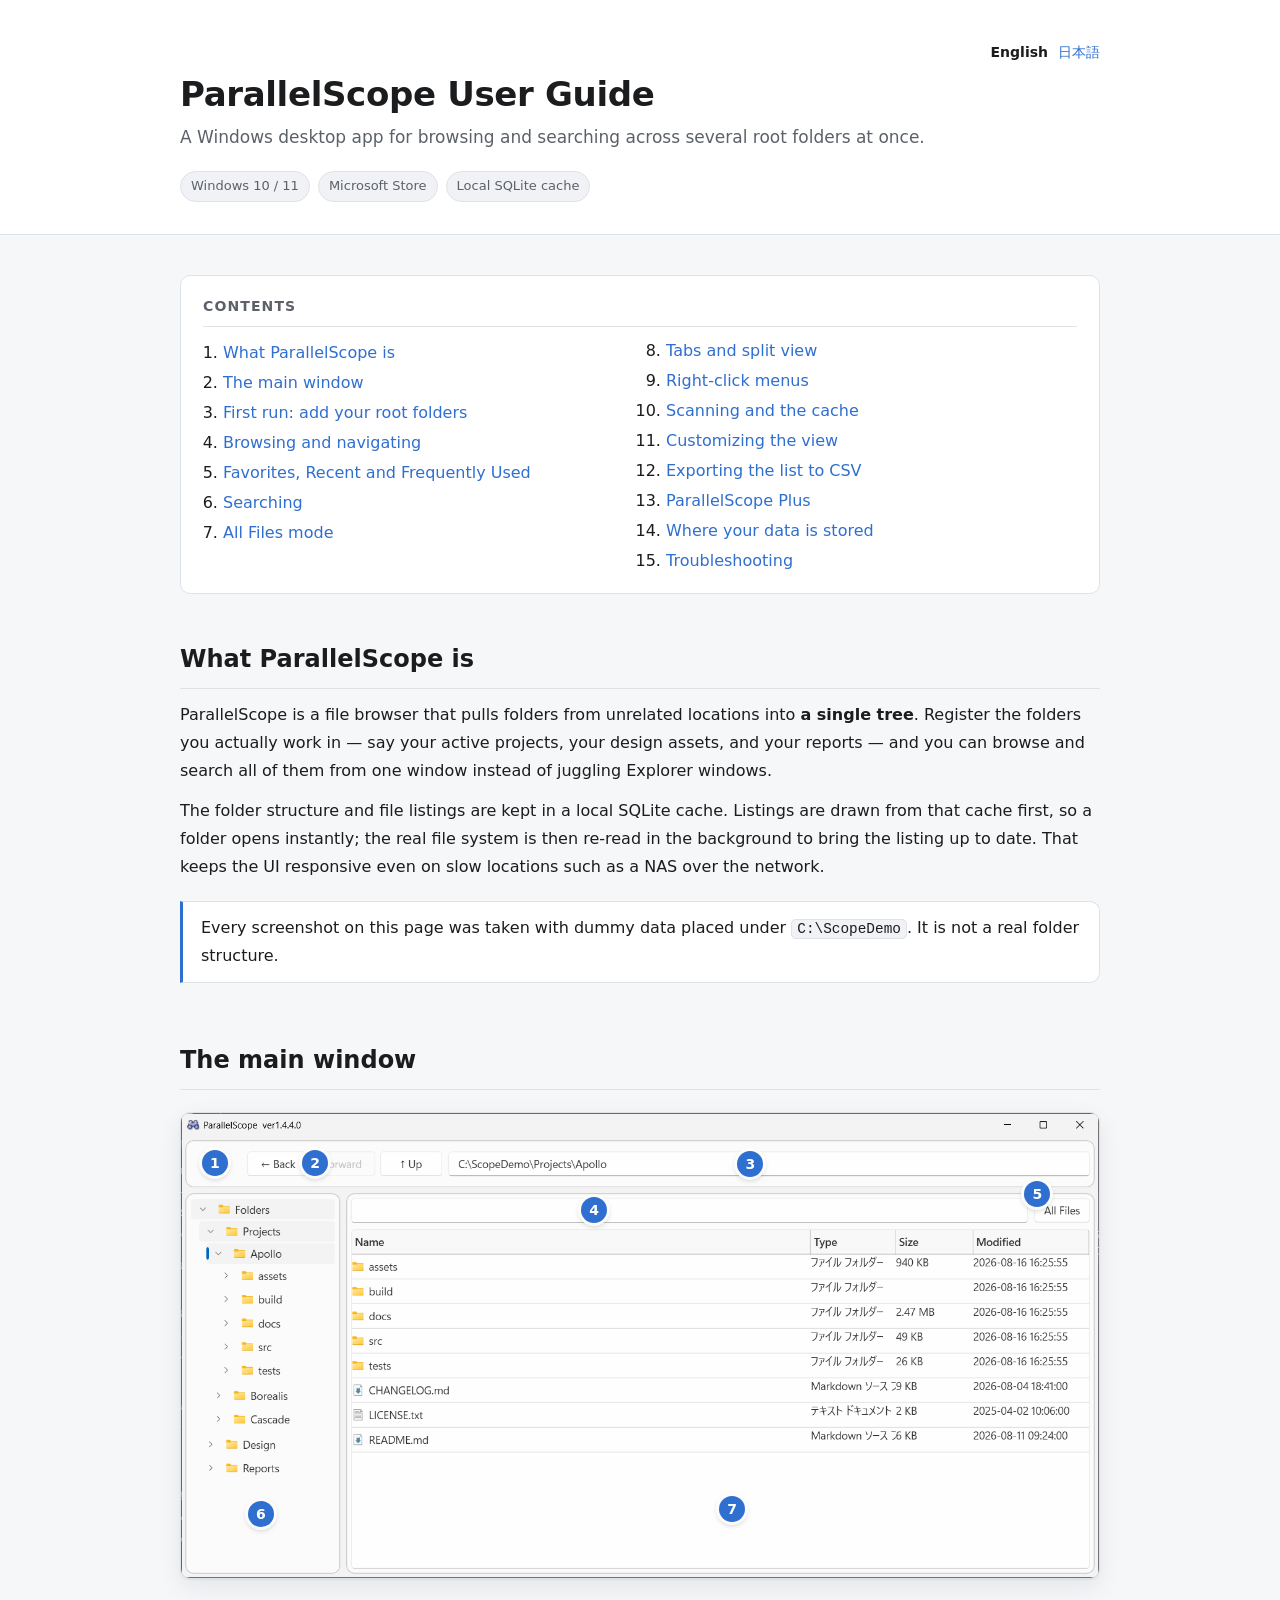
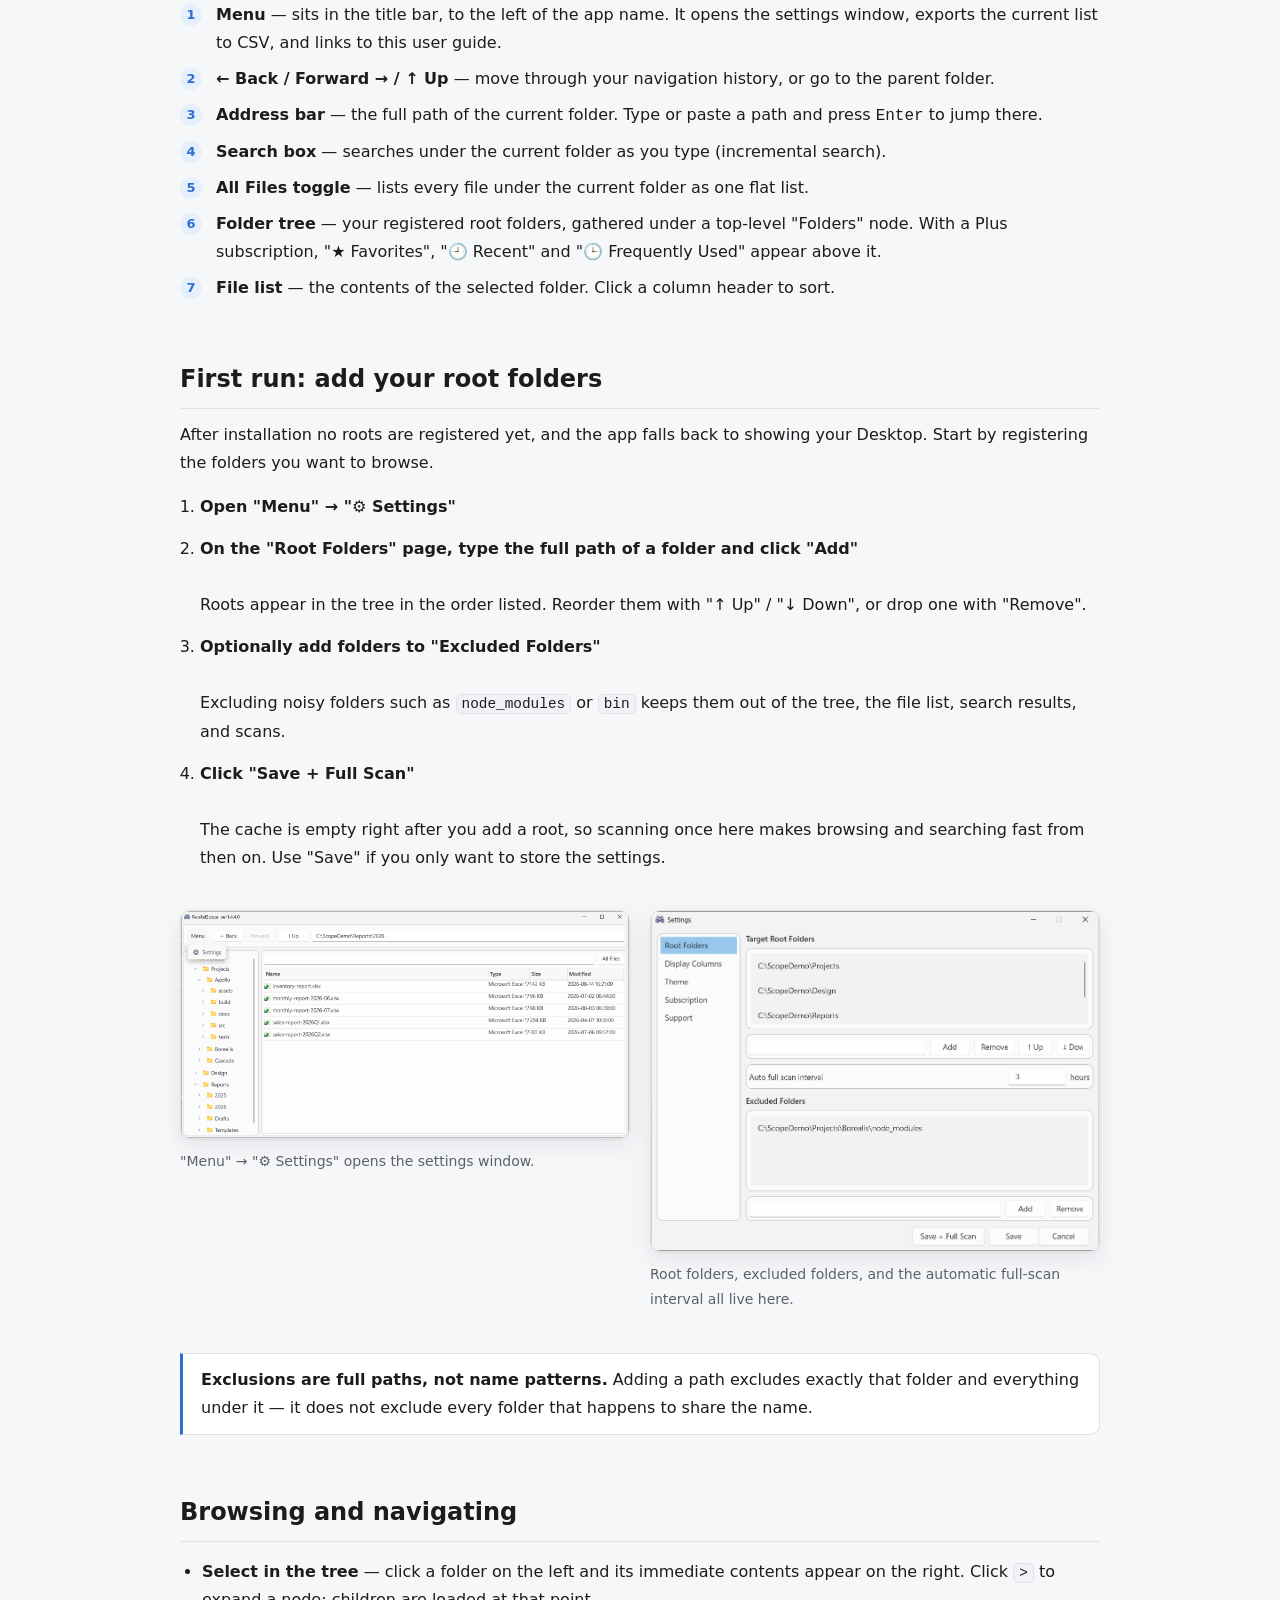
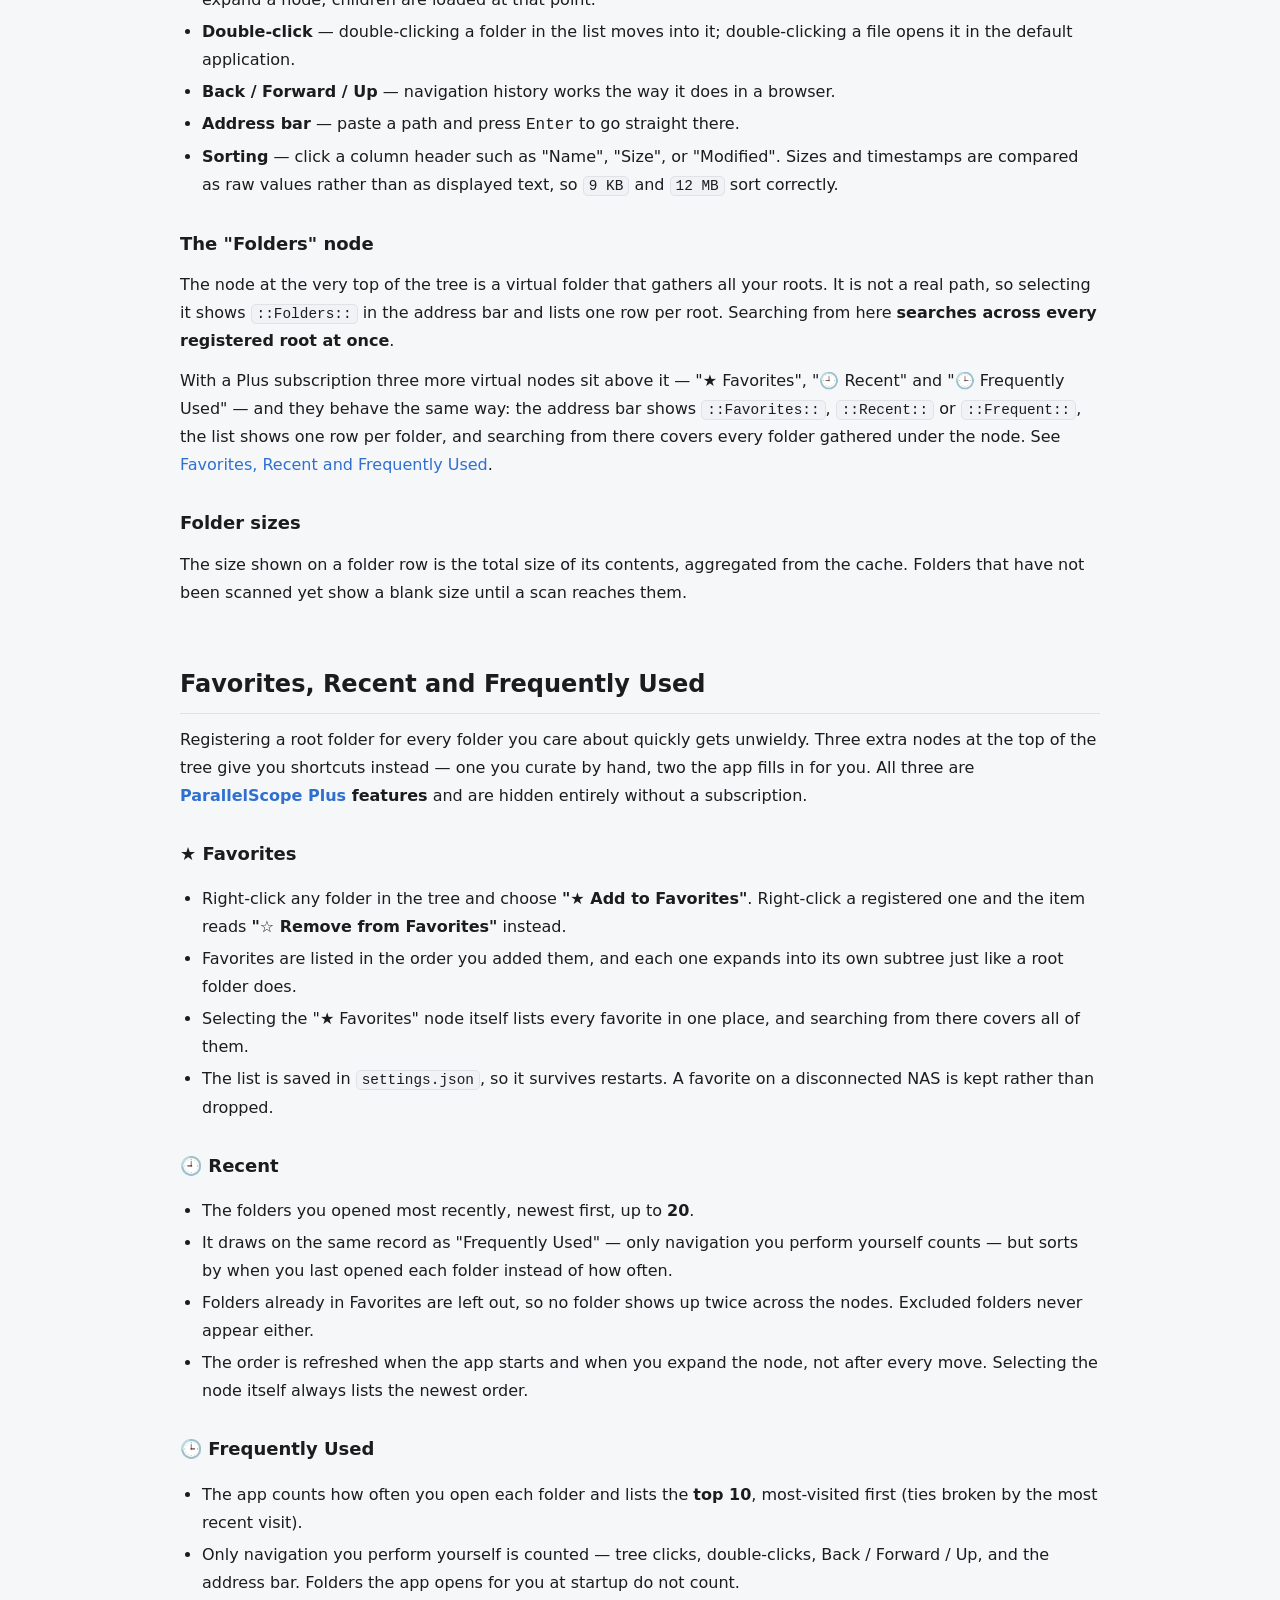
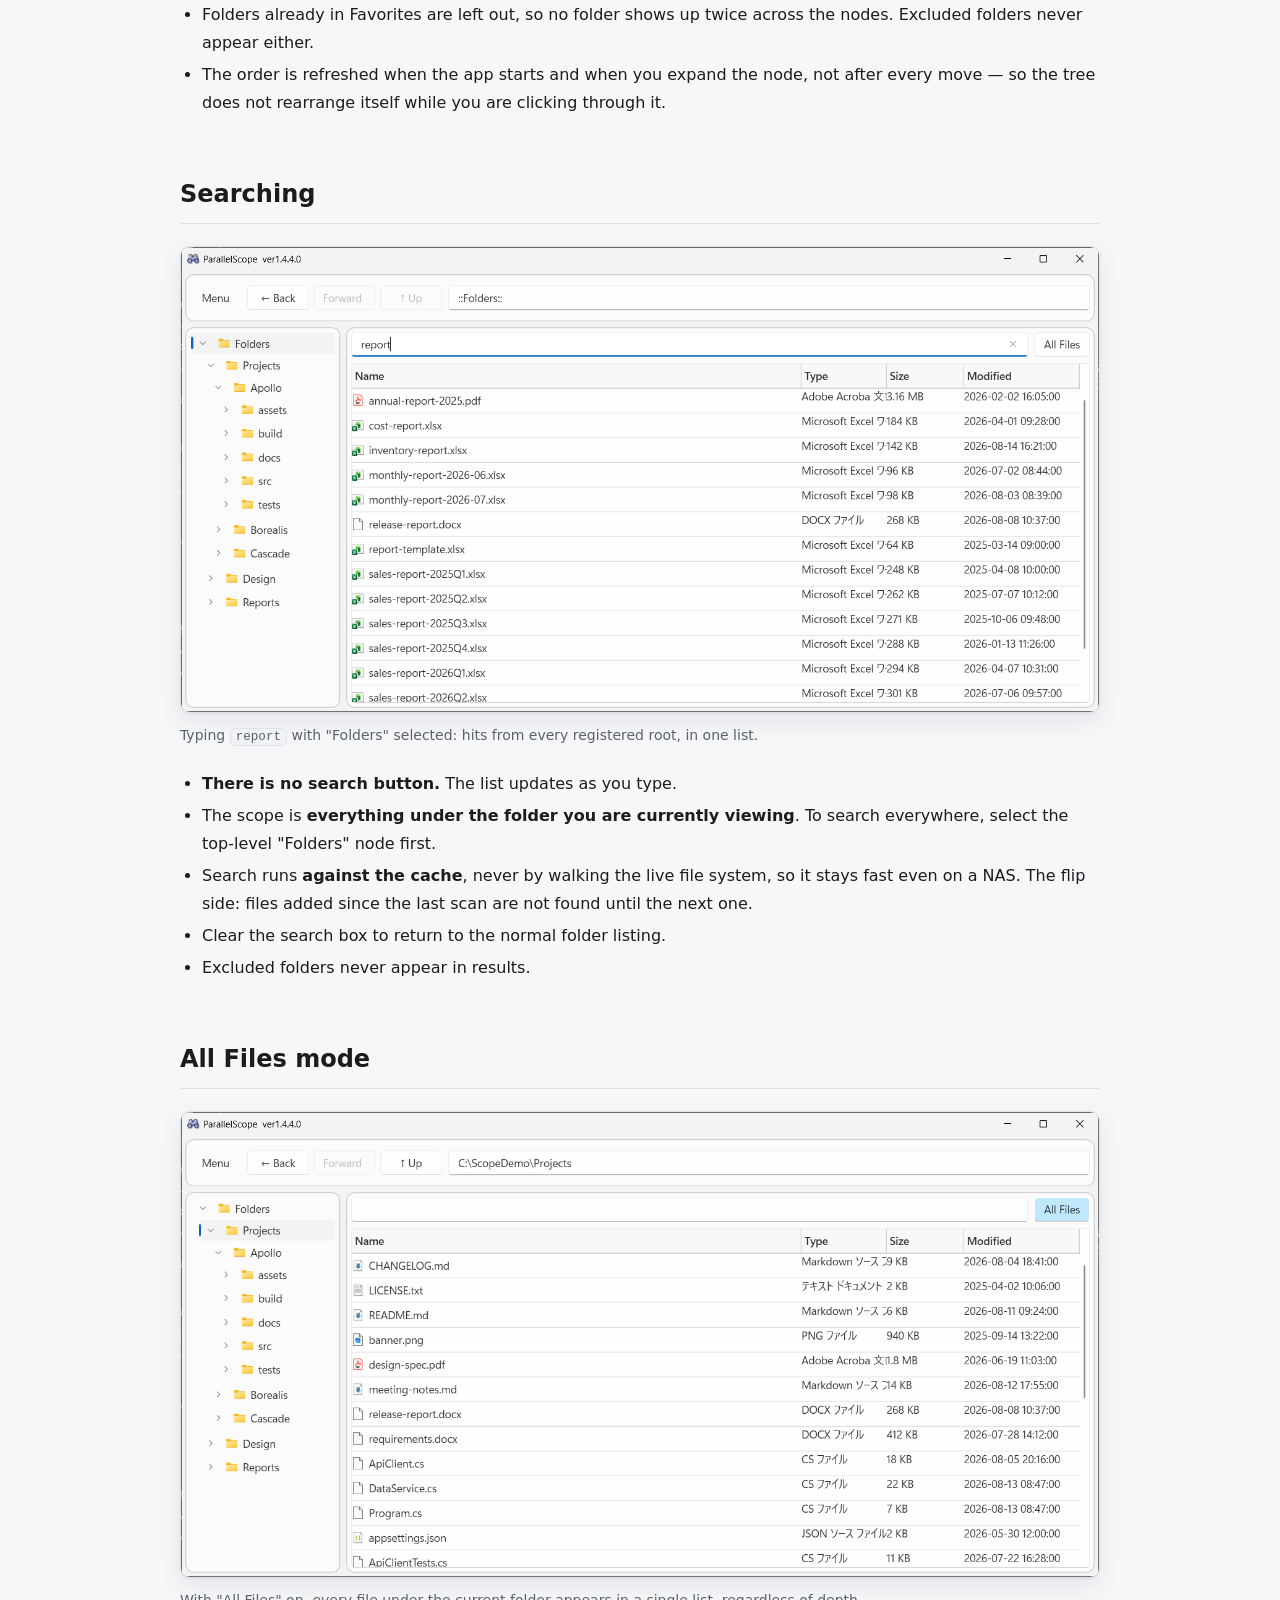
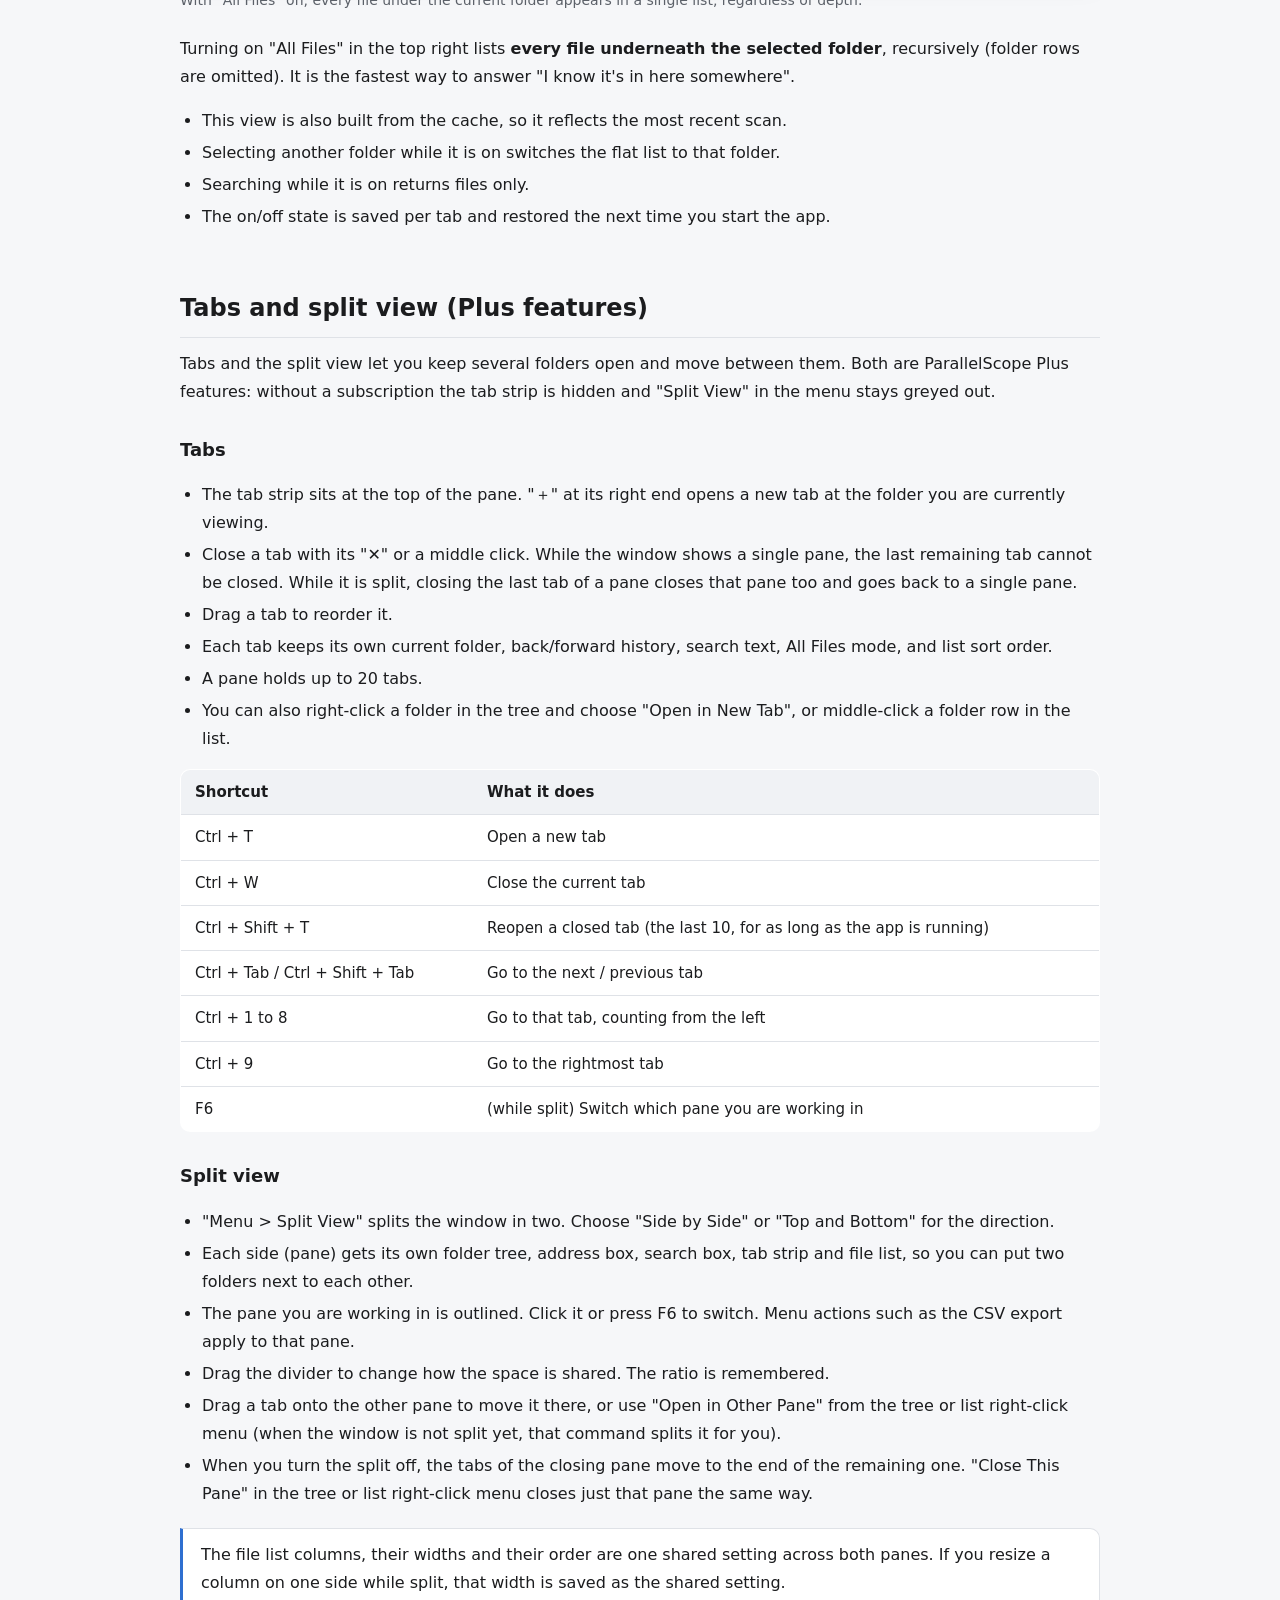
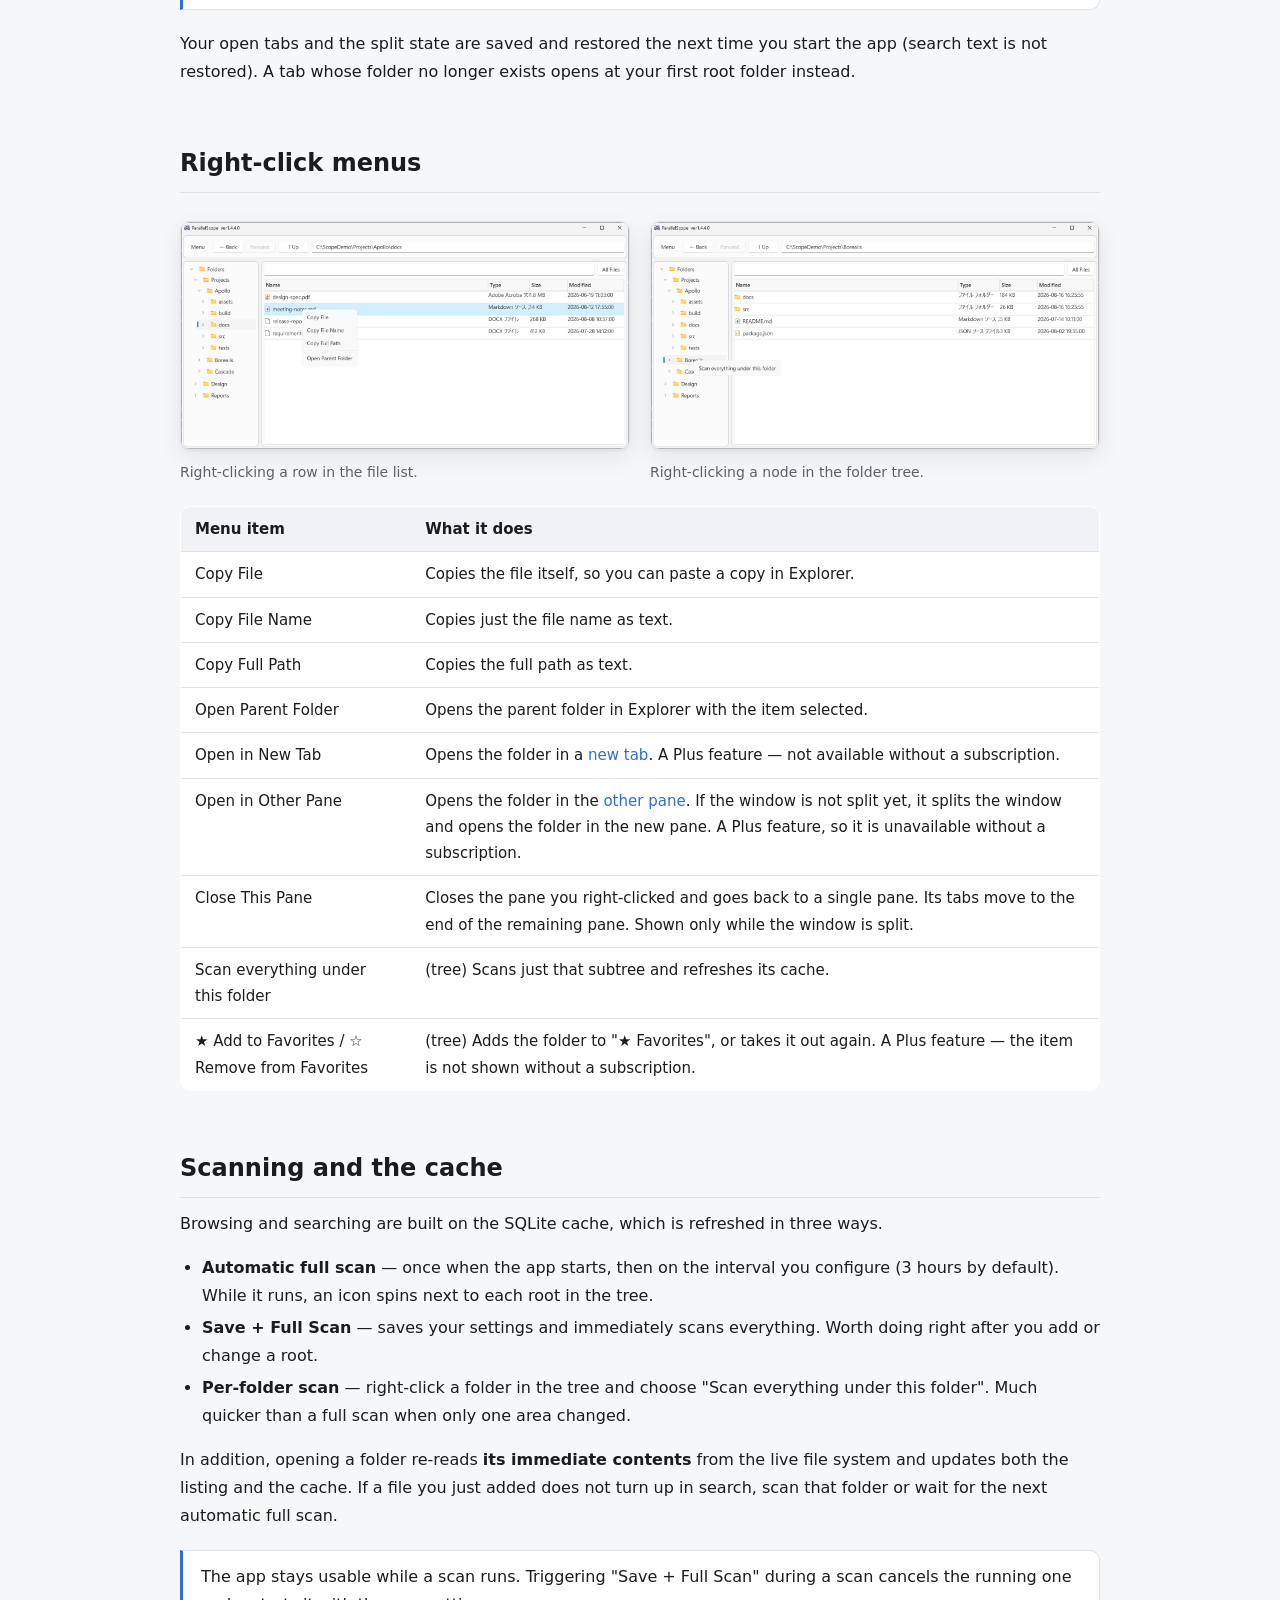
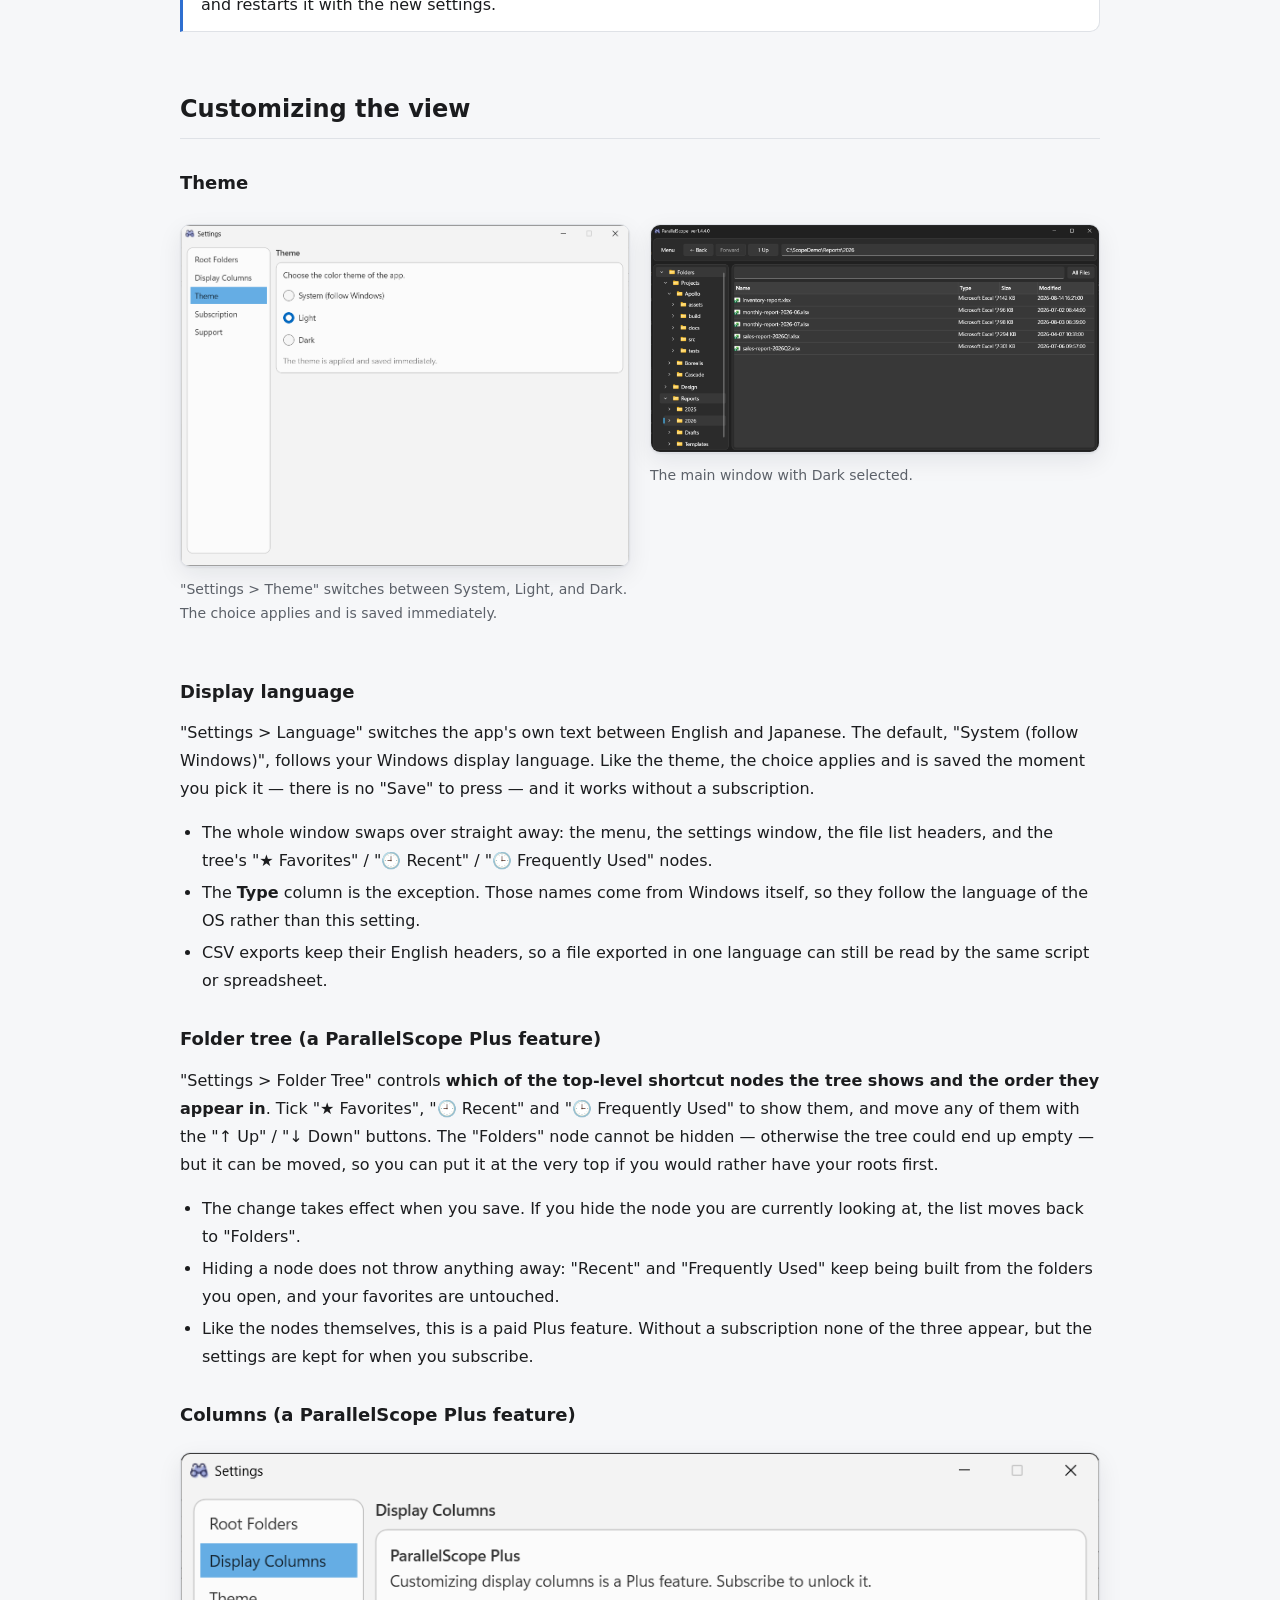
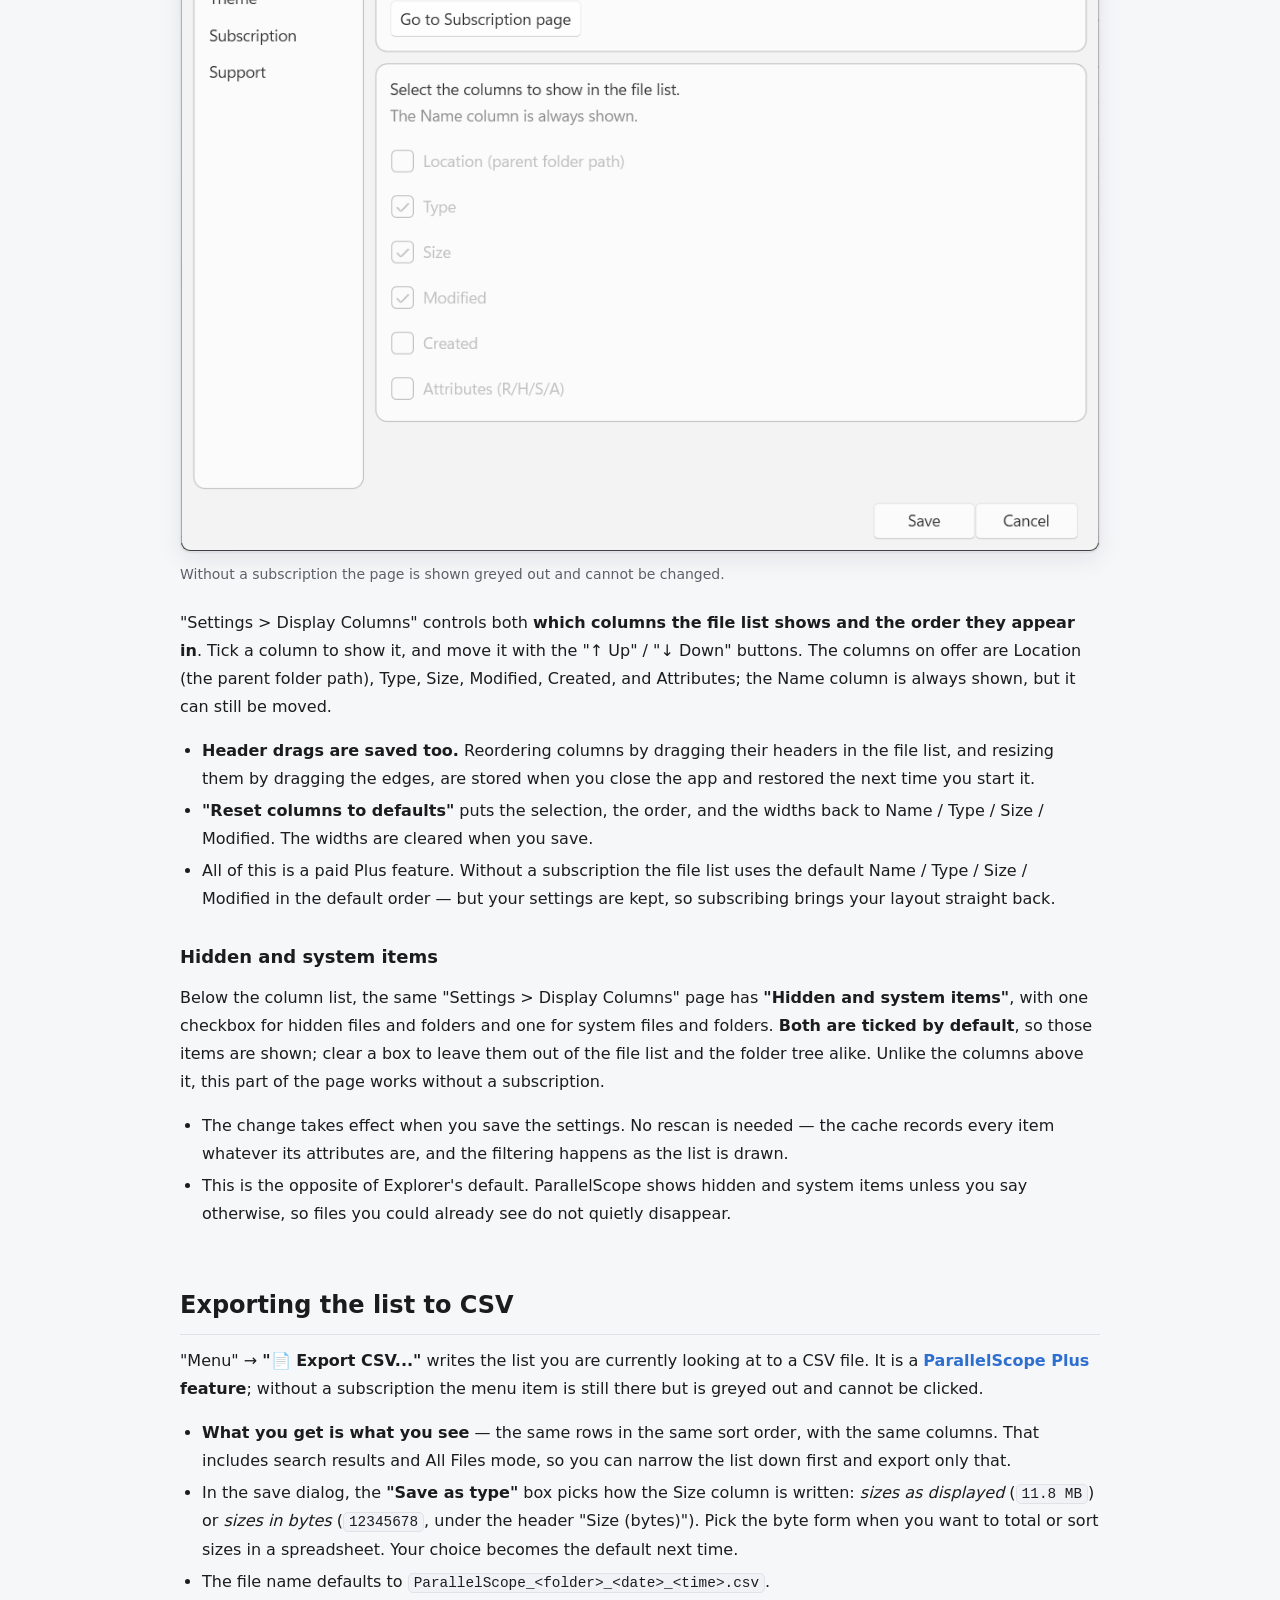
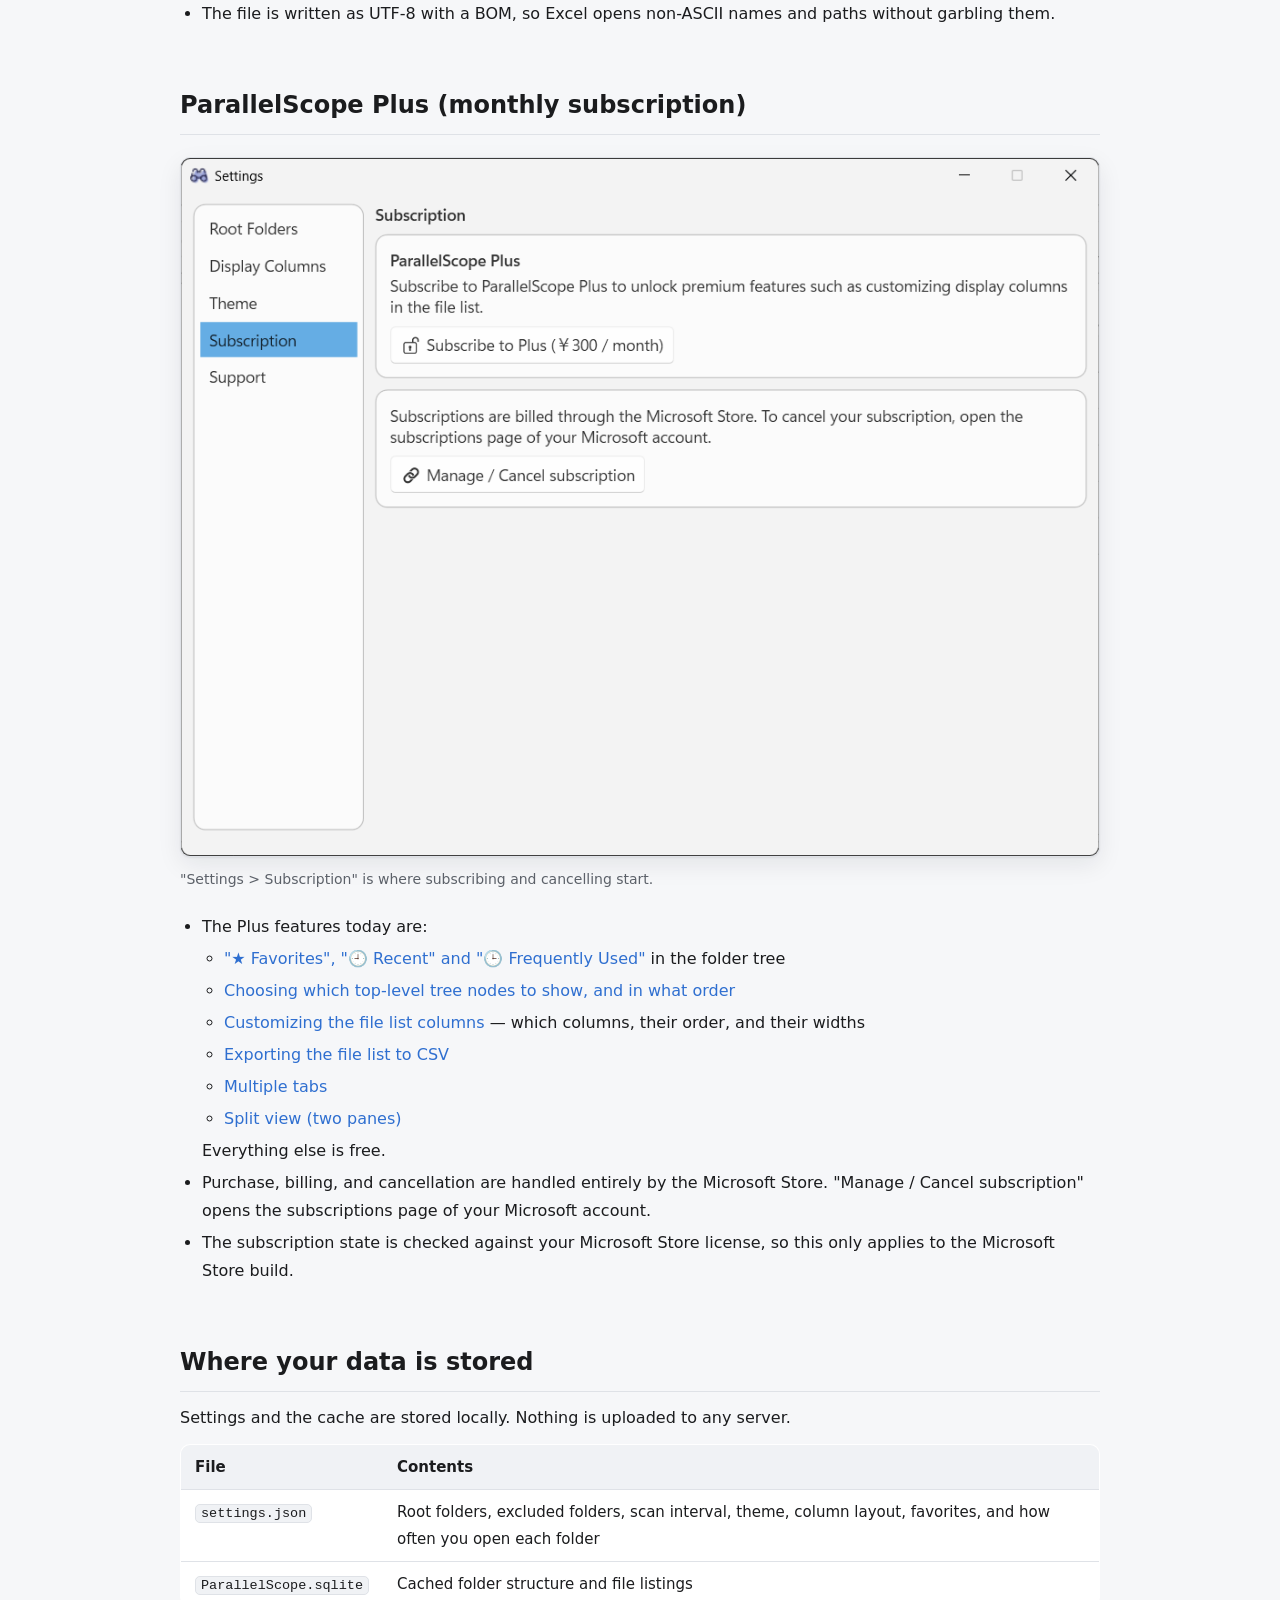
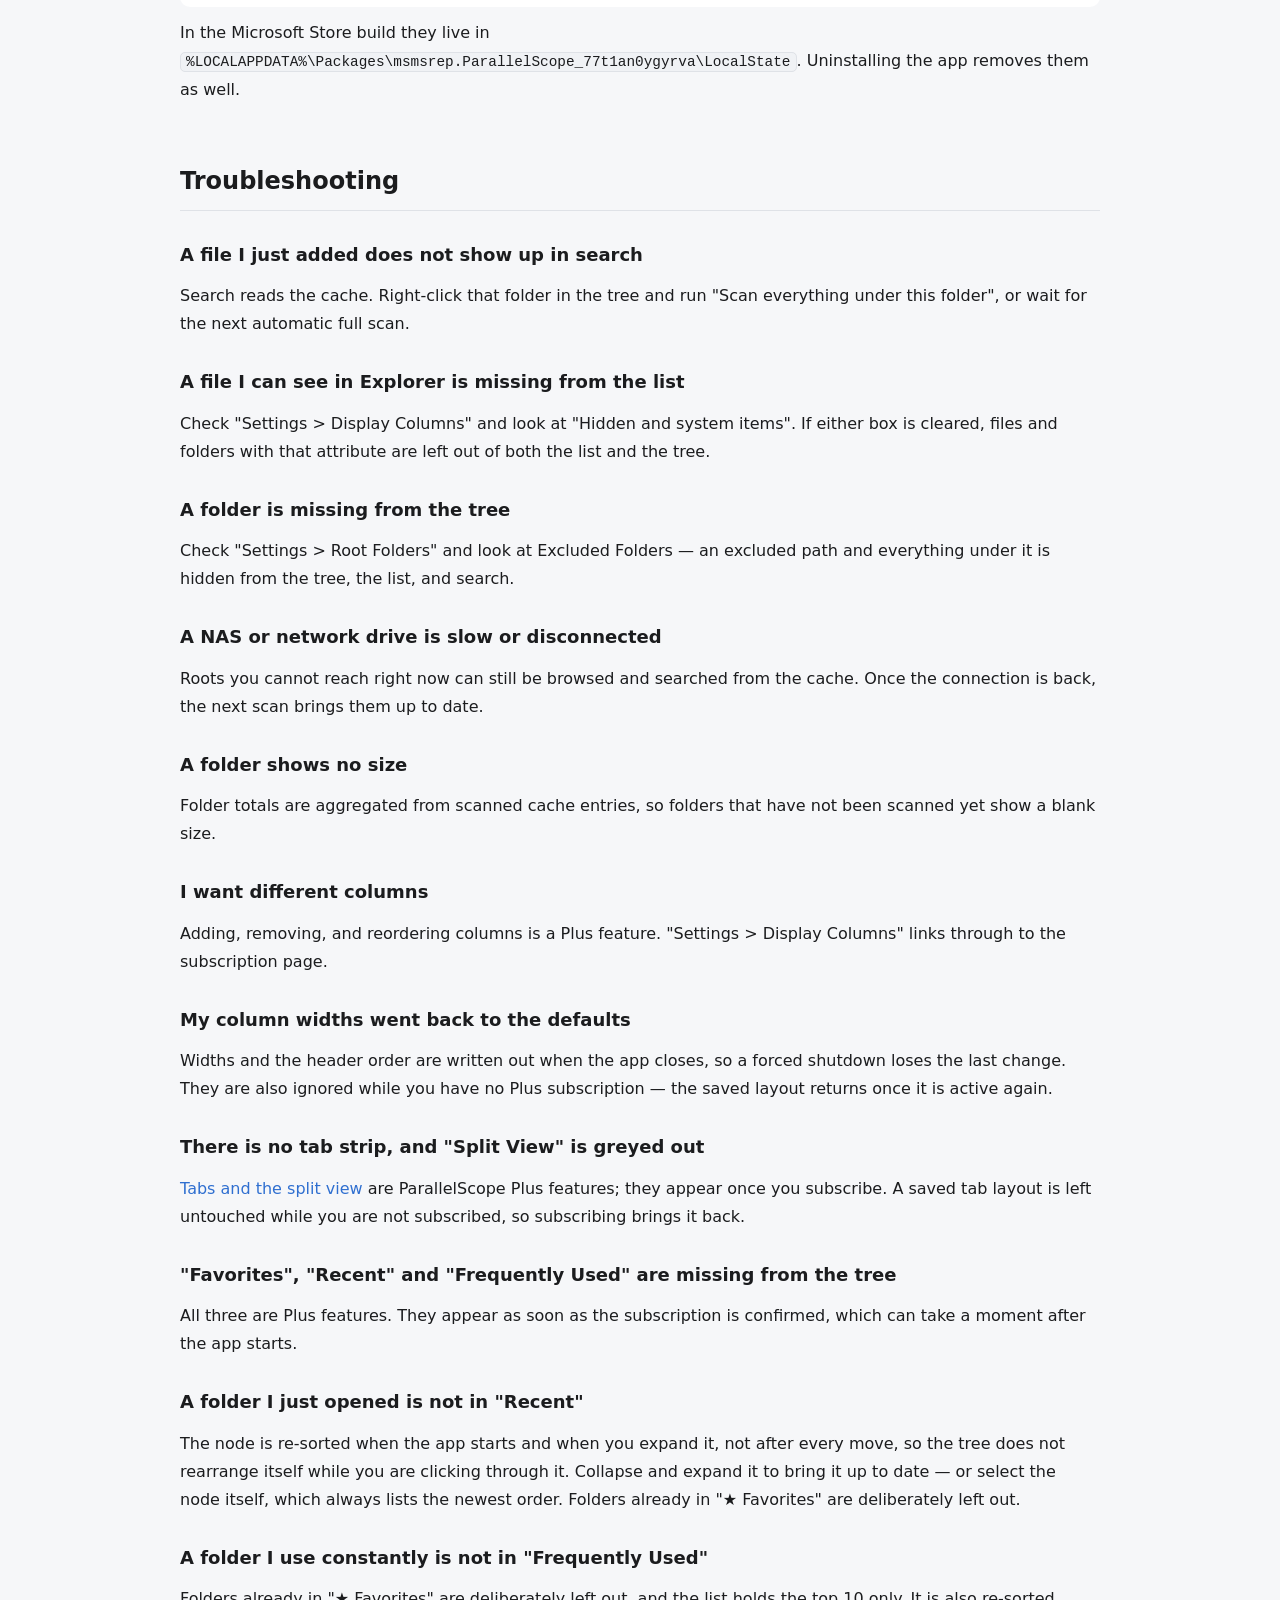
==== docs/index.html @ dbb9aab6 "2画面では最後のタブを閉じるとペインごと畳む ClosePane(pane, moveTabs) をViewModelに用意し、タブを閉じる経路は BrowserPaneView.CloseTab に" ====
<!DOCTYPE html>
<html lang="en">
<head>
<meta charset="utf-8">
<meta name="viewport" content="width=device-width, initial-scale=1">
<title>ParallelScope User Guide</title>
<meta name="description" content="User guide for ParallelScope, a Windows file browser that spans multiple root folders. Screen layout, first-time setup, search, All Files mode, tabs and the split view, Favorites, Recent and Frequently Used folders, CSV export, the English / Japanese display language, hidden and system items, and how scanning and the cache work — with screenshots.">
<link rel="icon" href="images/favicon.svg" type="image/svg+xml">
<link rel="stylesheet" href="style.css">
</head>
<body>

<header class="hero">
  <div class="wrap">
    <div class="langbar"><span class="current">English</span><a href="index.ja.html">日本語</a></div>
    <h1>ParallelScope User Guide</h1>
    <p class="tagline">A Windows desktop app for browsing and searching across several root folders at once.</p>
    <div class="badges">
      <span class="badge">Windows 10 / 11</span>
      <span class="badge">Microsoft Store</span>
      <span class="badge">Local SQLite cache</span>
    </div>
  </div>
</header>

<div class="wrap">

<nav class="toc">
  <h2>Contents</h2>
  <ol>
    <li><a href="#about">What ParallelScope is</a></li>
    <li><a href="#screen">The main window</a></li>
    <li><a href="#setup">First run: add your root folders</a></li>
    <li><a href="#browse">Browsing and navigating</a></li>
    <li><a href="#favorites">Favorites, Recent and Frequently Used</a></li>
    <li><a href="#search">Searching</a></li>
    <li><a href="#allfiles">All Files mode</a></li>
    <li><a href="#tabs">Tabs and split view</a></li>
    <li><a href="#contextmenu">Right-click menus</a></li>
    <li><a href="#scan">Scanning and the cache</a></li>
    <li><a href="#customize">Customizing the view</a></li>
    <li><a href="#csv">Exporting the list to CSV</a></li>
    <li><a href="#plus">ParallelScope Plus</a></li>
    <li><a href="#data">Where your data is stored</a></li>
    <li><a href="#tips">Troubleshooting</a></li>
  </ol>
</nav>

<section id="about">
  <h2>What ParallelScope is</h2>
  <p>
    ParallelScope is a file browser that pulls folders from unrelated locations into <strong>a single tree</strong>.
    Register the folders you actually work in — say your active projects, your design assets, and your reports —
    and you can browse and search all of them from one window instead of juggling Explorer windows.
  </p>
  <p>
    The folder structure and file listings are kept in a local SQLite cache. Listings are drawn from that cache first,
    so a folder opens instantly; the real file system is then re-read in the background to bring the listing up to date.
    That keeps the UI responsive even on slow locations such as a NAS over the network.
  </p>
  <div class="note">
    <p>Every screenshot on this page was taken with dummy data placed under <code>C:\ScopeDemo</code>. It is not a real folder structure.</p>
  </div>
</section>

<section id="screen">
  <h2>The main window</h2>
  <figure class="callout-shot">
    <a href="images/01-overview.png"><img src="images/01-overview.png" alt="The ParallelScope main window, with the folder tree on the left and the file list on the right"></a>
    <span class="pin" style="left:3.8%;  top:10.9%">1</span>
    <span class="pin" style="left:14.7%; top:10.9%">2</span>
    <span class="pin" style="left:62%;   top:11%">3</span>
    <span class="pin" style="left:45%;   top:20.9%">4</span>
    <span class="pin" style="left:93.2%; top:17.6%">5</span>
    <span class="pin" style="left:8.8%;  top:86%">6</span>
    <span class="pin" style="left:60%;   top:85%">7</span>
  </figure>
  <ol class="legend">
    <li><span><strong>Menu</strong> — sits in the title bar, to the left of the app name. It opens the settings window, exports the current list to CSV, and links to this user guide.</span></li>
    <li><span><strong>← Back / Forward → / ↑ Up</strong> — move through your navigation history, or go to the parent folder.</span></li>
    <li><span><strong>Address bar</strong> — the full path of the current folder. Type or paste a path and press <kbd>Enter</kbd> to jump there.</span></li>
    <li><span><strong>Search box</strong> — searches under the current folder as you type (incremental search).</span></li>
    <li><span><strong>All Files toggle</strong> — lists every file under the current folder as one flat list.</span></li>
    <li><span><strong>Folder tree</strong> — your registered root folders, gathered under a top-level "Folders" node. With a Plus subscription, "★ Favorites", "🕘 Recent" and "🕒 Frequently Used" appear above it.</span></li>
    <li><span><strong>File list</strong> — the contents of the selected folder. Click a column header to sort.</span></li>
  </ol>
</section>

<section id="setup">
  <h2>First run: add your root folders</h2>
  <p>After installation no roots are registered yet, and the app falls back to showing your Desktop. Start by registering the folders you want to browse.</p>

  <ol class="steps">
    <li><strong>Open "Menu" → "⚙ Settings"</strong></li>
    <li><strong>On the "Root Folders" page, type the full path of a folder and click "Add"</strong>
      <br>Roots appear in the tree in the order listed. Reorder them with "↑ Up" / "↓ Down", or drop one with "Remove".</li>
    <li><strong>Optionally add folders to "Excluded Folders"</strong>
      <br>Excluding noisy folders such as <code>node_modules</code> or <code>bin</code> keeps them out of the tree, the file list, search results, and scans.</li>
    <li><strong>Click "Save + Full Scan"</strong>
      <br>The cache is empty right after you add a root, so scanning once here makes browsing and searching fast from then on. Use "Save" if you only want to store the settings.</li>
  </ol>

  <div class="shot-pair">
    <figure>
      <a href="images/11-menu.png"><img src="images/11-menu.png" alt="Clicking Menu and choosing Settings"></a>
      <figcaption>"Menu" → "⚙ Settings" opens the settings window.</figcaption>
    </figure>
    <figure>
      <a href="images/06-settings-roots.png"><img src="images/06-settings-roots.png" alt="The Root Folders page of the settings window"></a>
      <figcaption>Root folders, excluded folders, and the automatic full-scan interval all live here.</figcaption>
    </figure>
  </div>

  <div class="note">
    <p><strong>Exclusions are full paths, not name patterns.</strong> Adding a path excludes exactly that folder and everything under it — it does not exclude every folder that happens to share the name.</p>
  </div>
</section>

<section id="browse">
  <h2>Browsing and navigating</h2>
  <ul>
    <li><strong>Select in the tree</strong> — click a folder on the left and its immediate contents appear on the right. Click <code>&gt;</code> to expand a node; children are loaded at that point.</li>
    <li><strong>Double-click</strong> — double-clicking a folder in the list moves into it; double-clicking a file opens it in the default application.</li>
    <li><strong>Back / Forward / Up</strong> — navigation history works the way it does in a browser.</li>
    <li><strong>Address bar</strong> — paste a path and press <kbd>Enter</kbd> to go straight there.</li>
    <li><strong>Sorting</strong> — click a column header such as "Name", "Size", or "Modified". Sizes and timestamps are compared as raw values rather than as displayed text, so <code>9 KB</code> and <code>12 MB</code> sort correctly.</li>
  </ul>

  <h3>The "Folders" node</h3>
  <p>
    The node at the very top of the tree is a virtual folder that gathers all your roots. It is not a real path, so selecting it
    shows <code>::Folders::</code> in the address bar and lists one row per root. Searching from here
    <strong>searches across every registered root at once</strong>.
  </p>
  <p>
    With a Plus subscription three more virtual nodes sit above it — "★ Favorites", "🕘 Recent" and "🕒 Frequently Used" — and they
    behave the same way: the address bar shows <code>::Favorites::</code>, <code>::Recent::</code> or <code>::Frequent::</code>, the
    list shows one row per folder, and searching from there covers every folder gathered under the node.
    See <a href="#favorites">Favorites, Recent and Frequently Used</a>.
  </p>

  <h3>Folder sizes</h3>
  <p>
    The size shown on a folder row is the total size of its contents, aggregated from the cache. Folders that have not been
    scanned yet show a blank size until a scan reaches them.
  </p>
</section>

<section id="favorites">
  <h2>Favorites, Recent and Frequently Used</h2>
  <p>
    Registering a root folder for every folder you care about quickly gets unwieldy. Three extra nodes at the top of the tree give
    you shortcuts instead — one you curate by hand, two the app fills in for you. All three are
    <strong><a href="#plus">ParallelScope Plus</a> features</strong> and are hidden entirely without a subscription.
  </p>

  <h3>★ Favorites</h3>
  <ul>
    <li>Right-click any folder in the tree and choose <strong>"★ Add to Favorites"</strong>. Right-click a registered one and the item reads <strong>"☆ Remove from Favorites"</strong> instead.</li>
    <li>Favorites are listed in the order you added them, and each one expands into its own subtree just like a root folder does.</li>
    <li>Selecting the "★ Favorites" node itself lists every favorite in one place, and searching from there covers all of them.</li>
    <li>The list is saved in <code>settings.json</code>, so it survives restarts. A favorite on a disconnected NAS is kept rather than dropped.</li>
  </ul>

  <h3>🕘 Recent</h3>
  <ul>
    <li>The folders you opened most recently, newest first, up to <strong>20</strong>.</li>
    <li>It draws on the same record as "Frequently Used" — only navigation you perform yourself counts — but sorts by when you last opened each folder instead of how often.</li>
    <li>Folders already in Favorites are left out, so no folder shows up twice across the nodes. Excluded folders never appear either.</li>
    <li>The order is refreshed when the app starts and when you expand the node, not after every move. Selecting the node itself always lists the newest order.</li>
  </ul>

  <h3>🕒 Frequently Used</h3>
  <ul>
    <li>The app counts how often you open each folder and lists the <strong>top 10</strong>, most-visited first (ties broken by the most recent visit).</li>
    <li>Only navigation you perform yourself is counted — tree clicks, double-clicks, Back / Forward / Up, and the address bar. Folders the app opens for you at startup do not count.</li>
    <li>Folders already in Favorites are left out, so no folder shows up twice across the nodes. Excluded folders never appear either.</li>
    <li>The order is refreshed when the app starts and when you expand the node, not after every move — so the tree does not rearrange itself while you are clicking through it.</li>
  </ul>
</section>

<section id="search">
  <h2>Searching</h2>
  <figure>
    <a href="images/02-search.png"><img src="images/02-search.png" alt="Searching for report, showing results from several roots at once"></a>
    <figcaption>Typing <code>report</code> with "Folders" selected: hits from every registered root, in one list.</figcaption>
  </figure>
  <ul>
    <li><strong>There is no search button.</strong> The list updates as you type.</li>
    <li>The scope is <strong>everything under the folder you are currently viewing</strong>. To search everywhere, select the top-level "Folders" node first.</li>
    <li>Search runs <strong>against the cache</strong>, never by walking the live file system, so it stays fast even on a NAS. The flip side: files added since the last scan are not found until the next one.</li>
    <li>Clear the search box to return to the normal folder listing.</li>
    <li>Excluded folders never appear in results.</li>
  </ul>
</section>

<section id="allfiles">
  <h2>All Files mode</h2>
  <figure>
    <a href="images/03-allfiles.png"><img src="images/03-allfiles.png" alt="All Files enabled, showing every file under Projects in one flat list"></a>
    <figcaption>With "All Files" on, every file under the current folder appears in a single list, regardless of depth.</figcaption>
  </figure>
  <p>
    Turning on "All Files" in the top right lists <strong>every file underneath the selected folder</strong>, recursively
    (folder rows are omitted). It is the fastest way to answer "I know it's in here somewhere".
  </p>
  <ul>
    <li>This view is also built from the cache, so it reflects the most recent scan.</li>
    <li>Selecting another folder while it is on switches the flat list to that folder.</li>
    <li>Searching while it is on returns files only.</li>
    <li>The on/off state is saved per tab and restored the next time you start the app.</li>
  </ul>
</section>

<section id="tabs">
  <h2>Tabs and split view (Plus features)</h2>
  <p>
    Tabs and the split view let you keep several folders open and move between them.
    Both are ParallelScope Plus features: without a subscription the tab strip is hidden and "Split View" in the menu stays greyed out.
  </p>

  <h3>Tabs</h3>
  <ul>
    <li>The tab strip sits at the top of the pane. "＋" at its right end opens a new tab at the folder you are currently viewing.</li>
    <li>Close a tab with its "✕" or a middle click. While the window shows a single pane, the last remaining tab cannot be closed. While it is split, closing the last tab of a pane closes that pane too and goes back to a single pane.</li>
    <li>Drag a tab to reorder it.</li>
    <li>Each tab keeps its own current folder, back/forward history, search text, All Files mode, and list sort order.</li>
    <li>A pane holds up to 20 tabs.</li>
    <li>You can also right-click a folder in the tree and choose "Open in New Tab", or middle-click a folder row in the list.</li>
  </ul>
  <div class="table-wrap">
    <table>
      <thead><tr><th>Shortcut</th><th>What it does</th></tr></thead>
      <tbody>
        <tr><td>Ctrl + T</td><td>Open a new tab</td></tr>
        <tr><td>Ctrl + W</td><td>Close the current tab</td></tr>
        <tr><td>Ctrl + Shift + T</td><td>Reopen a closed tab (the last 10, for as long as the app is running)</td></tr>
        <tr><td>Ctrl + Tab / Ctrl + Shift + Tab</td><td>Go to the next / previous tab</td></tr>
        <tr><td>Ctrl + 1 to 8</td><td>Go to that tab, counting from the left</td></tr>
        <tr><td>Ctrl + 9</td><td>Go to the rightmost tab</td></tr>
        <tr><td>F6</td><td>(while split) Switch which pane you are working in</td></tr>
      </tbody>
    </table>
  </div>

  <h3>Split view</h3>
  <ul>
    <li>"Menu &gt; Split View" splits the window in two. Choose "Side by Side" or "Top and Bottom" for the direction.</li>
    <li>Each side (pane) gets its own folder tree, address box, search box, tab strip and file list, so you can put two folders next to each other.</li>
    <li>The pane you are working in is outlined. Click it or press F6 to switch. Menu actions such as the CSV export apply to that pane.</li>
    <li>Drag the divider to change how the space is shared. The ratio is remembered.</li>
    <li>Drag a tab onto the other pane to move it there, or use "Open in Other Pane" from the tree or list right-click menu (when the window is not split yet, that command splits it for you).</li>
    <li>When you turn the split off, the tabs of the closing pane move to the end of the remaining one. "Close This Pane" in the tree or list right-click menu closes just that pane the same way.</li>
  </ul>
  <div class="note">
    <p>The file list columns, their widths and their order are one shared setting across both panes. If you resize a column on one side while split, that width is saved as the shared setting.</p>
  </div>
  <p>
    Your open tabs and the split state are saved and restored the next time you start the app (search text is not restored).
    A tab whose folder no longer exists opens at your first root folder instead.
  </p>
</section>

<section id="contextmenu">
  <h2>Right-click menus</h2>
  <div class="shot-pair">
    <figure>
      <a href="images/04-context-menu.png"><img src="images/04-context-menu.png" alt="The right-click menu in the file list"></a>
      <figcaption>Right-clicking a row in the file list.</figcaption>
    </figure>
    <figure>
      <a href="images/05-tree-context.png"><img src="images/05-tree-context.png" alt="The right-click menu in the folder tree"></a>
      <figcaption>Right-clicking a node in the folder tree.</figcaption>
    </figure>
  </div>
  <div class="table-wrap">
    <table>
      <thead><tr><th>Menu item</th><th>What it does</th></tr></thead>
      <tbody>
        <tr><td>Copy File</td><td>Copies the file itself, so you can paste a copy in Explorer.</td></tr>
        <tr><td>Copy File Name</td><td>Copies just the file name as text.</td></tr>
        <tr><td>Copy Full Path</td><td>Copies the full path as text.</td></tr>
        <tr><td>Open Parent Folder</td><td>Opens the parent folder in Explorer with the item selected.</td></tr>
        <tr><td>Open in New Tab</td><td>Opens the folder in a <a href="#tabs">new tab</a>. A Plus feature — not available without a subscription.</td></tr>
        <tr><td>Open in Other Pane</td><td>Opens the folder in the <a href="#tabs">other pane</a>. If the window is not split yet, it splits the window and opens the folder in the new pane. A Plus feature, so it is unavailable without a subscription.</td></tr>
        <tr><td>Close This Pane</td><td>Closes the pane you right-clicked and goes back to a single pane. Its tabs move to the end of the remaining pane. Shown only while the window is split.</td></tr>
        <tr><td>Scan everything under this folder</td><td>(tree) Scans just that subtree and refreshes its cache.</td></tr>
        <tr><td>★ Add to Favorites / ☆ Remove from Favorites</td><td>(tree) Adds the folder to "★ Favorites", or takes it out again. A Plus feature — the item is not shown without a subscription.</td></tr>
      </tbody>
    </table>
  </div>
</section>

<section id="scan">
  <h2>Scanning and the cache</h2>
  <p>Browsing and searching are built on the SQLite cache, which is refreshed in three ways.</p>
  <ul>
    <li><strong>Automatic full scan</strong> — once when the app starts, then on the interval you configure (3 hours by default). While it runs, an icon spins next to each root in the tree.</li>
    <li><strong>Save + Full Scan</strong> — saves your settings and immediately scans everything. Worth doing right after you add or change a root.</li>
    <li><strong>Per-folder scan</strong> — right-click a folder in the tree and choose "Scan everything under this folder". Much quicker than a full scan when only one area changed.</li>
  </ul>
  <p>
    In addition, opening a folder re-reads <strong>its immediate contents</strong> from the live file system and updates both the
    listing and the cache. If a file you just added does not turn up in search, scan that folder or wait for the next automatic full scan.
  </p>
  <div class="note">
    <p>The app stays usable while a scan runs. Triggering "Save + Full Scan" during a scan cancels the running one and restarts it with the new settings.</p>
  </div>
</section>

<section id="customize">
  <h2>Customizing the view</h2>

  <h3>Theme</h3>
  <div class="shot-pair">
    <figure>
      <a href="images/08-settings-theme.png"><img src="images/08-settings-theme.png" alt="The Theme page of the settings window"></a>
      <figcaption>"Settings &gt; Theme" switches between System, Light, and Dark. The choice applies and is saved immediately.</figcaption>
    </figure>
    <figure>
      <a href="images/09-dark.png"><img src="images/09-dark.png" alt="The main window with the dark theme"></a>
      <figcaption>The main window with Dark selected.</figcaption>
    </figure>
  </div>

  <h3>Display language</h3>
  <p>
    "Settings &gt; Language" switches the app's own text between English and Japanese. The default, "System (follow Windows)",
    follows your Windows display language. Like the theme, the choice applies and is saved the moment you pick it — there is no
    "Save" to press — and it works without a subscription.
  </p>
  <ul>
    <li>The whole window swaps over straight away: the menu, the settings window, the file list headers, and the tree's "★ Favorites" / "🕘 Recent" / "🕒 Frequently Used" nodes.</li>
    <li>The <strong>Type</strong> column is the exception. Those names come from Windows itself, so they follow the language of the OS rather than this setting.</li>
    <li>CSV exports keep their English headers, so a file exported in one language can still be read by the same script or spreadsheet.</li>
  </ul>

  <h3>Folder tree (a ParallelScope Plus feature)</h3>
  <p>
    "Settings &gt; Folder Tree" controls <strong>which of the top-level shortcut nodes the tree shows and the order they appear
    in</strong>. Tick "★ Favorites", "🕘 Recent" and "🕒 Frequently Used" to show them, and move any of them with the
    "↑ Up" / "↓ Down" buttons. The "Folders" node cannot be hidden — otherwise the tree could end up empty — but it can be moved,
    so you can put it at the very top if you would rather have your roots first.
  </p>
  <ul>
    <li>The change takes effect when you save. If you hide the node you are currently looking at, the list moves back to "Folders".</li>
    <li>Hiding a node does not throw anything away: "Recent" and "Frequently Used" keep being built from the folders you open, and your favorites are untouched.</li>
    <li>Like the nodes themselves, this is a paid Plus feature. Without a subscription none of the three appear, but the settings are kept for when you subscribe.</li>
  </ul>

  <h3>Columns (a ParallelScope Plus feature)</h3>
  <figure>
    <a href="images/07-settings-columns.png"><img src="images/07-settings-columns.png" alt="The Display Columns page of the settings window"></a>
    <figcaption>Without a subscription the page is shown greyed out and cannot be changed.</figcaption>
  </figure>
  <p>
    "Settings &gt; Display Columns" controls both <strong>which columns the file list shows and the order they appear in</strong>.
    Tick a column to show it, and move it with the "↑ Up" / "↓ Down" buttons. The columns on offer are Location (the parent folder
    path), Type, Size, Modified, Created, and Attributes; the Name column is always shown, but it can still be moved.
  </p>
  <ul>
    <li><strong>Header drags are saved too.</strong> Reordering columns by dragging their headers in the file list, and resizing them by dragging the edges, are stored when you close the app and restored the next time you start it.</li>
    <li><strong>"Reset columns to defaults"</strong> puts the selection, the order, and the widths back to Name / Type / Size / Modified. The widths are cleared when you save.</li>
    <li>All of this is a paid Plus feature. Without a subscription the file list uses the default Name / Type / Size / Modified in the default order — but your settings are kept, so subscribing brings your layout straight back.</li>
  </ul>

  <h3>Hidden and system items</h3>
  <p>
    Below the column list, the same "Settings &gt; Display Columns" page has <strong>"Hidden and system items"</strong>, with one
    checkbox for hidden files and folders and one for system files and folders. <strong>Both are ticked by default</strong>, so
    those items are shown; clear a box to leave them out of the file list and the folder tree alike. Unlike the columns above it,
    this part of the page works without a subscription.
  </p>
  <ul>
    <li>The change takes effect when you save the settings. No rescan is needed — the cache records every item whatever its attributes are, and the filtering happens as the list is drawn.</li>
    <li>This is the opposite of Explorer's default. ParallelScope shows hidden and system items unless you say otherwise, so files you could already see do not quietly disappear.</li>
  </ul>
</section>

<section id="csv">
  <h2>Exporting the list to CSV</h2>
  <p>
    "Menu" → <strong>"📄 Export CSV..."</strong> writes the list you are currently looking at to a CSV file. It is a
    <strong><a href="#plus">ParallelScope Plus</a> feature</strong>; without a subscription the menu item is still there but is
    greyed out and cannot be clicked.
  </p>
  <ul>
    <li><strong>What you get is what you see</strong> — the same rows in the same sort order, with the same columns. That includes search results and All Files mode, so you can narrow the list down first and export only that.</li>
    <li>In the save dialog, the <strong>"Save as type"</strong> box picks how the Size column is written: <em>sizes as displayed</em> (<code>11.8 MB</code>) or <em>sizes in bytes</em> (<code>12345678</code>, under the header "Size (bytes)"). Pick the byte form when you want to total or sort sizes in a spreadsheet. Your choice becomes the default next time.</li>
    <li>The file name defaults to <code>ParallelScope_&lt;folder&gt;_&lt;date&gt;_&lt;time&gt;.csv</code>.</li>
    <li>The file is written as UTF-8 with a BOM, so Excel opens non-ASCII names and paths without garbling them.</li>
  </ul>
</section>

<section id="plus">
  <h2>ParallelScope Plus (monthly subscription)</h2>
  <figure>
    <a href="images/10-settings-subscription.png"><img src="images/10-settings-subscription.png" alt="The Subscription page of the settings window"></a>
    <figcaption>"Settings &gt; Subscription" is where subscribing and cancelling start.</figcaption>
  </figure>
  <ul>
    <li>The Plus features today are:
      <ul>
        <li><a href="#favorites">"★ Favorites", "🕘 Recent" and "🕒 Frequently Used"</a> in the folder tree</li>
        <li><a href="#customize">Choosing which top-level tree nodes to show, and in what order</a></li>
        <li><a href="#customize">Customizing the file list columns</a> — which columns, their order, and their widths</li>
        <li><a href="#csv">Exporting the file list to CSV</a></li>
        <li><a href="#tabs">Multiple tabs</a></li>
        <li><a href="#tabs">Split view (two panes)</a></li>
      </ul>
      Everything else is free.</li>
    <li>Purchase, billing, and cancellation are handled entirely by the Microsoft Store. "Manage / Cancel subscription" opens the subscriptions page of your Microsoft account.</li>
    <li>The subscription state is checked against your Microsoft Store license, so this only applies to the Microsoft Store build.</li>
  </ul>
</section>

<section id="data">
  <h2>Where your data is stored</h2>
  <p>Settings and the cache are stored locally. Nothing is uploaded to any server.</p>
  <div class="table-wrap">
    <table>
      <thead><tr><th>File</th><th>Contents</th></tr></thead>
      <tbody>
        <tr><td><code>settings.json</code></td><td>Root folders, excluded folders, scan interval, theme, column layout, favorites, and how often you open each folder</td></tr>
        <tr><td><code>ParallelScope.sqlite</code></td><td>Cached folder structure and file listings</td></tr>
      </tbody>
    </table>
  </div>
  <p>
    In the Microsoft Store build they live in <code>%LOCALAPPDATA%\Packages\msmsrep.ParallelScope_77t1an0ygyrva\LocalState</code>.
    Uninstalling the app removes them as well.
  </p>
</section>

<section id="tips">
  <h2>Troubleshooting</h2>

  <h3>A file I just added does not show up in search</h3>
  <p>Search reads the cache. Right-click that folder in the tree and run "Scan everything under this folder", or wait for the next automatic full scan.</p>

  <h3>A file I can see in Explorer is missing from the list</h3>
  <p>Check "Settings &gt; Display Columns" and look at "Hidden and system items". If either box is cleared, files and folders with that attribute are left out of both the list and the tree.</p>

  <h3>A folder is missing from the tree</h3>
  <p>Check "Settings &gt; Root Folders" and look at Excluded Folders — an excluded path and everything under it is hidden from the tree, the list, and search.</p>

  <h3>A NAS or network drive is slow or disconnected</h3>
  <p>Roots you cannot reach right now can still be browsed and searched from the cache. Once the connection is back, the next scan brings them up to date.</p>

  <h3>A folder shows no size</h3>
  <p>Folder totals are aggregated from scanned cache entries, so folders that have not been scanned yet show a blank size.</p>

  <h3>I want different columns</h3>
  <p>Adding, removing, and reordering columns is a Plus feature. "Settings &gt; Display Columns" links through to the subscription page.</p>

  <h3>My column widths went back to the defaults</h3>
  <p>Widths and the header order are written out when the app closes, so a forced shutdown loses the last change. They are also ignored while you have no Plus subscription — the saved layout returns once it is active again.</p>

  <h3>There is no tab strip, and "Split View" is greyed out</h3>
  <p><a href="#tabs">Tabs and the split view</a> are ParallelScope Plus features; they appear once you subscribe. A saved tab layout is left untouched while you are not subscribed, so subscribing brings it back.</p>

  <h3>"Favorites", "Recent" and "Frequently Used" are missing from the tree</h3>
  <p>All three are Plus features. They appear as soon as the subscription is confirmed, which can take a moment after the app starts.</p>

  <h3>A folder I just opened is not in "Recent"</h3>
  <p>The node is re-sorted when the app starts and when you expand it, not after every move, so the tree does not rearrange itself while you are clicking through it. Collapse and expand it to bring it up to date — or select the node itself, which always lists the newest order. Folders already in "★ Favorites" are deliberately left out.</p>

  <h3>A folder I use constantly is not in "Frequently Used"</h3>
  <p>Folders already in "★ Favorites" are deliberately left out, and the list holds the top 10 only. It is also re-sorted when the app starts and when you expand the node, not after every move.</p>

  <h3>The sizes in my exported CSV are text, not numbers</h3>
  <p>Choose "CSV - sizes in bytes" in the "Save as type" box of the export dialog. That writes plain byte counts a spreadsheet can total.</p>
</section>

</div>

<footer>
  <div class="wrap">
    <ul>
      <li><a href="https://github.com/msmsrep/ParallelScope">GitHub repository</a></li>
      <li><a href="https://github.com/msmsrep/ParallelScope/issues">Questions and bug reports</a></li>
      <li><a href="https://github.com/msmsrep/ParallelScope/blob/main/Readme.md">Readme and privacy policy</a></li>
      <li><a href="https://ko-fi.com/msmsrep">Ko-fi</a></li>
      <li><a href="https://github.com/sponsors/msmsrep">GitHub Sponsors</a></li>
    </ul>
    <p>Screenshots were taken with ver1.4.4.0, before Favorites, Recent, Frequently Used, CSV export, and the reworked Display Columns page were added, so those do not appear in them. Later versions may look slightly different.</p>
  </div>
</footer>

</body>
</html>
---- docs/style.css ----
:root {
  color-scheme: light dark;
  --bg: #f6f7f9;
  --surface: #ffffff;
  --surface-2: #f0f2f5;
  --text: #1b1c1e;
  --text-dim: #5c6169;
  --border: #dfe2e7;
  --accent: #2f6fd0;
  --accent-soft: #e6effc;
  --shadow: 0 1px 2px rgba(16, 22, 32, .06), 0 8px 24px rgba(16, 22, 32, .08);
  --radius: 10px;
}

@media (prefers-color-scheme: dark) {
  :root {
    --bg: #16181c;
    --surface: #1f2228;
    --surface-2: #262a31;
    --text: #e7e9ec;
    --text-dim: #a2a9b4;
    --border: #333842;
    --accent: #7aa9f0;
    --accent-soft: #23324a;
    --shadow: 0 1px 2px rgba(0, 0, 0, .4), 0 8px 24px rgba(0, 0, 0, .35);
  }
}

* { box-sizing: border-box; }

body {
  margin: 0;
  background: var(--bg);
  color: var(--text);
  font-family: "Segoe UI Variable Text", "Segoe UI", "Yu Gothic UI", "Hiragino Sans", Meiryo, system-ui, sans-serif;
  font-size: 16px;
  line-height: 1.75;
  -webkit-text-size-adjust: 100%;
}

a { color: var(--accent); text-decoration: none; }
a:hover { text-decoration: underline; }

.wrap {
  max-width: 960px;
  margin: 0 auto;
  padding: 0 20px 96px;
}

/* ---- header ---- */

header.hero {
  border-bottom: 1px solid var(--border);
  background: var(--surface);
  margin-bottom: 40px;
}

header.hero .wrap { padding-top: 40px; padding-bottom: 32px; }

.langbar {
  display: flex;
  justify-content: flex-end;
  gap: 10px;
  font-size: 14px;
  color: var(--text-dim);
  margin-bottom: 8px;
}

.langbar .current { color: var(--text); font-weight: 600; }

h1 {
  font-size: 34px;
  line-height: 1.25;
  margin: 0 0 8px;
  letter-spacing: -.01em;
}

.tagline { margin: 0; color: var(--text-dim); font-size: 17px; }

.badges { margin-top: 18px; display: flex; flex-wrap: wrap; gap: 8px; }

.badge {
  font-size: 13px;
  padding: 3px 10px;
  border: 1px solid var(--border);
  border-radius: 999px;
  background: var(--surface-2);
  color: var(--text-dim);
}

/* ---- table of contents ---- */

nav.toc {
  background: var(--surface);
  border: 1px solid var(--border);
  border-radius: var(--radius);
  padding: 18px 22px;
  margin-bottom: 44px;
}

nav.toc h2 { font-size: 14px; text-transform: uppercase; letter-spacing: .08em; color: var(--text-dim); margin: 0 0 10px; }
nav.toc ol { margin: 0; padding-left: 20px; columns: 2; column-gap: 32px; }
nav.toc li { margin: 2px 0; break-inside: avoid; }

@media (max-width: 620px) { nav.toc ol { columns: 1; } }

/* ---- sections ---- */

section { margin-bottom: 56px; scroll-margin-top: 16px; }

h2 {
  font-size: 24px;
  margin: 0 0 6px;
  padding-bottom: 8px;
  border-bottom: 1px solid var(--border);
}

h3 { font-size: 18px; margin: 28px 0 4px; }

p { margin: 12px 0; }

ul, ol { padding-left: 22px; }
li { margin: 4px 0; }

code {
  font-family: "Cascadia Mono", Consolas, "SF Mono", monospace;
  font-size: .9em;
  background: var(--surface-2);
  border: 1px solid var(--border);
  border-radius: 5px;
  padding: 1px 5px;
}

/* ---- figures ---- */

figure { margin: 22px 0; }

figure img {
  display: block;
  width: 100%;
  height: auto;
  border: 1px solid var(--border);
  border-radius: var(--radius);
  box-shadow: var(--shadow);
  background: var(--surface);
}

figcaption {
  margin-top: 10px;
  font-size: 14px;
  color: var(--text-dim);
}

.shot-pair { display: grid; grid-template-columns: 1fr 1fr; gap: 20px; }
@media (max-width: 700px) { .shot-pair { grid-template-columns: 1fr; } }

/* ---- callouts over the overview screenshot ---- */

.callout-shot { position: relative; }

.callout-shot .pin {
  position: absolute;
  transform: translate(-50%, -50%);
  width: 26px;
  height: 26px;
  border-radius: 50%;
  background: var(--accent);
  color: #fff;
  font-size: 14px;
  font-weight: 700;
  line-height: 26px;
  text-align: center;
  box-shadow: 0 0 0 3px rgba(255, 255, 255, .9), 0 2px 6px rgba(0, 0, 0, .3);
}

@media (max-width: 560px) {
  .callout-shot .pin { width: 20px; height: 20px; line-height: 20px; font-size: 12px; }
}

ol.legend { counter-reset: none; list-style: none; padding-left: 0; }

ol.legend li {
  display: grid;
  grid-template-columns: 26px 1fr;
  gap: 10px;
  align-items: start;
  margin: 8px 0;
}

ol.legend li::before {
  content: counter(legend-item);
  counter-increment: legend-item;
  width: 22px;
  height: 22px;
  margin-top: 3px;
  border-radius: 50%;
  background: var(--accent-soft);
  color: var(--accent);
  font-size: 13px;
  font-weight: 700;
  line-height: 22px;
  text-align: center;
}

ol.legend { counter-reset: legend-item; }

/* ---- notes ---- */

.note {
  border: 1px solid var(--border);
  border-left: 3px solid var(--accent);
  background: var(--surface);
  border-radius: 0 var(--radius) var(--radius) 0;
  padding: 12px 18px;
  margin: 20px 0;
}

.note p:first-child { margin-top: 0; }
.note p:last-child { margin-bottom: 0; }

/* ---- steps ---- */

ol.steps { padding-left: 20px; }
ol.steps > li { margin: 14px 0; }
ol.steps > li > strong { display: block; }

/* ---- tables ---- */

.table-wrap { overflow-x: auto; }

table {
  border-collapse: collapse;
  width: 100%;
  font-size: 15px;
  background: var(--surface);
  border: 1px solid var(--border);
  border-radius: var(--radius);
  overflow: hidden;
}

th, td { text-align: left; padding: 9px 14px; border-bottom: 1px solid var(--border); vertical-align: top; }
th { background: var(--surface-2); font-weight: 600; white-space: nowrap; }
tr:last-child td { border-bottom: 0; }

/* ---- footer ---- */

footer {
  border-top: 1px solid var(--border);
  background: var(--surface);
  color: var(--text-dim);
  font-size: 14px;
}

footer .wrap { padding-top: 28px; padding-bottom: 40px; }
footer ul { list-style: none; padding: 0; display: flex; flex-wrap: wrap; gap: 18px; margin: 0 0 12px; }
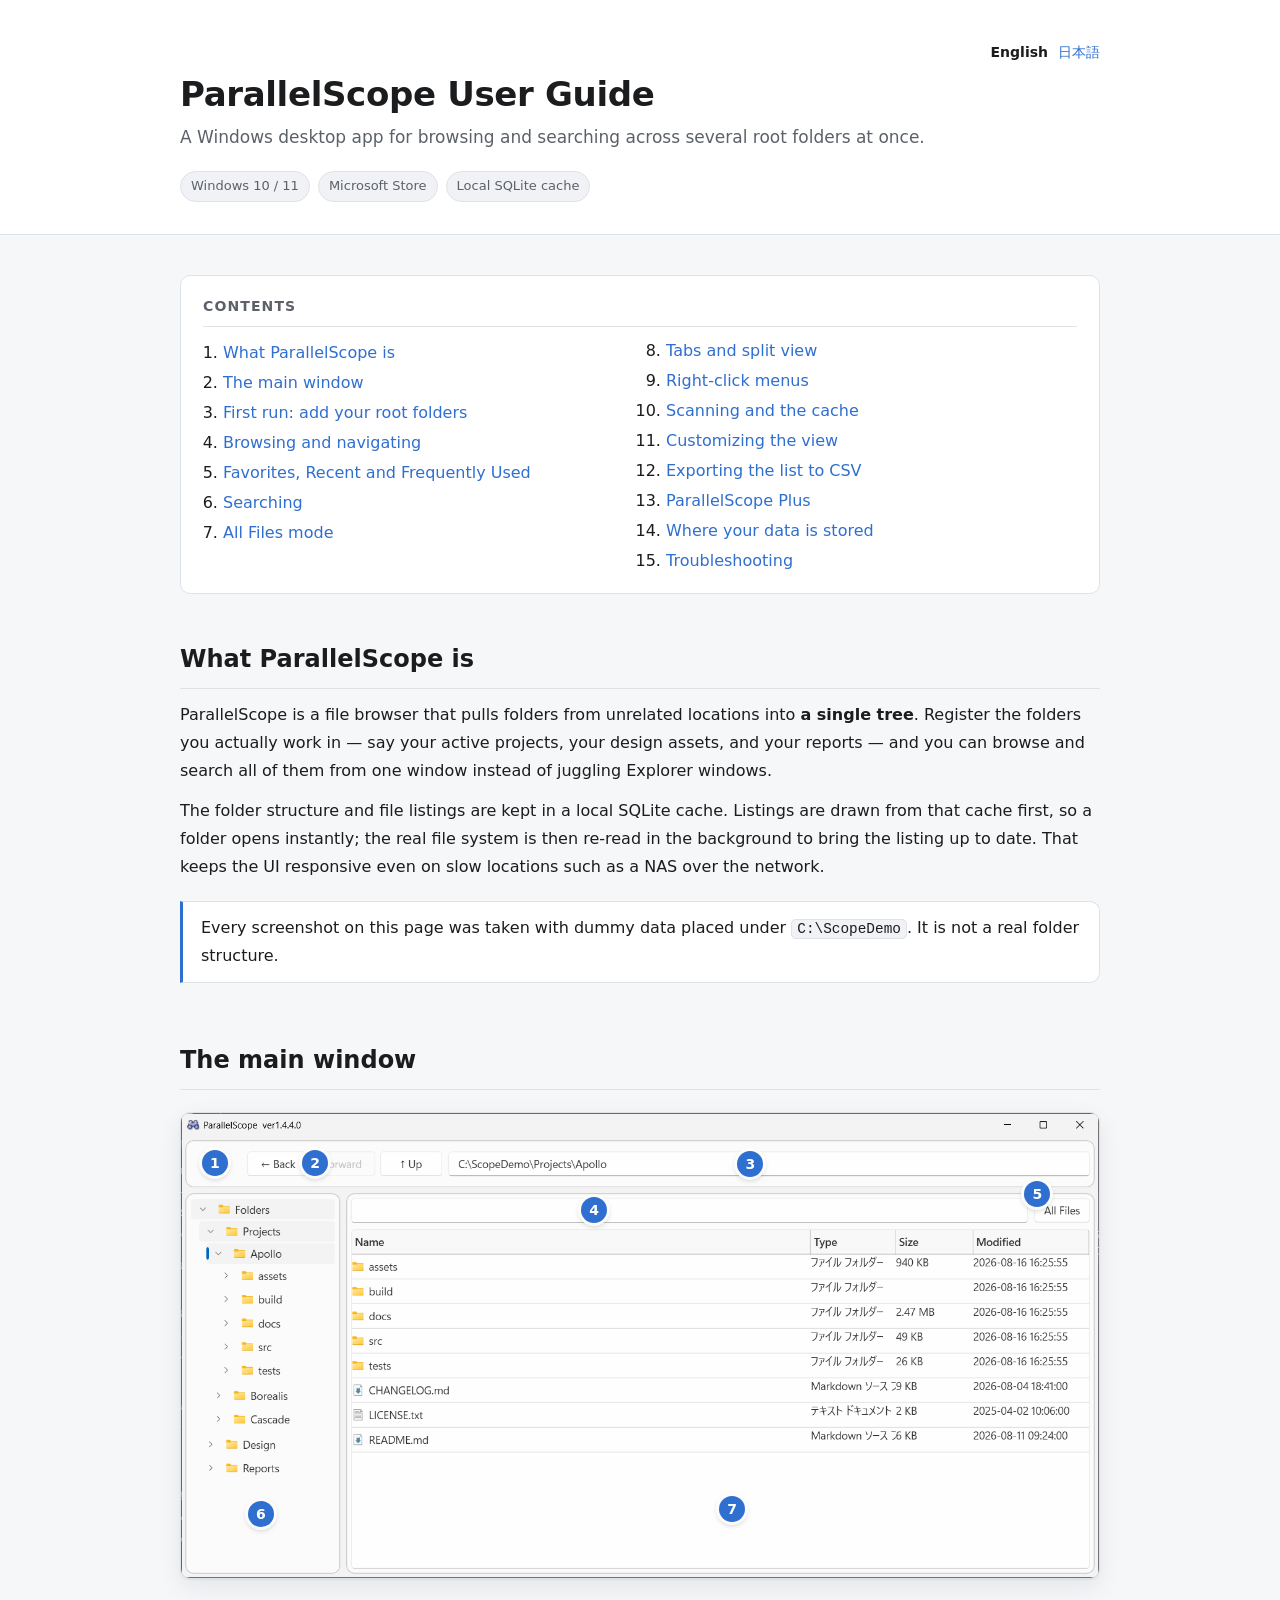
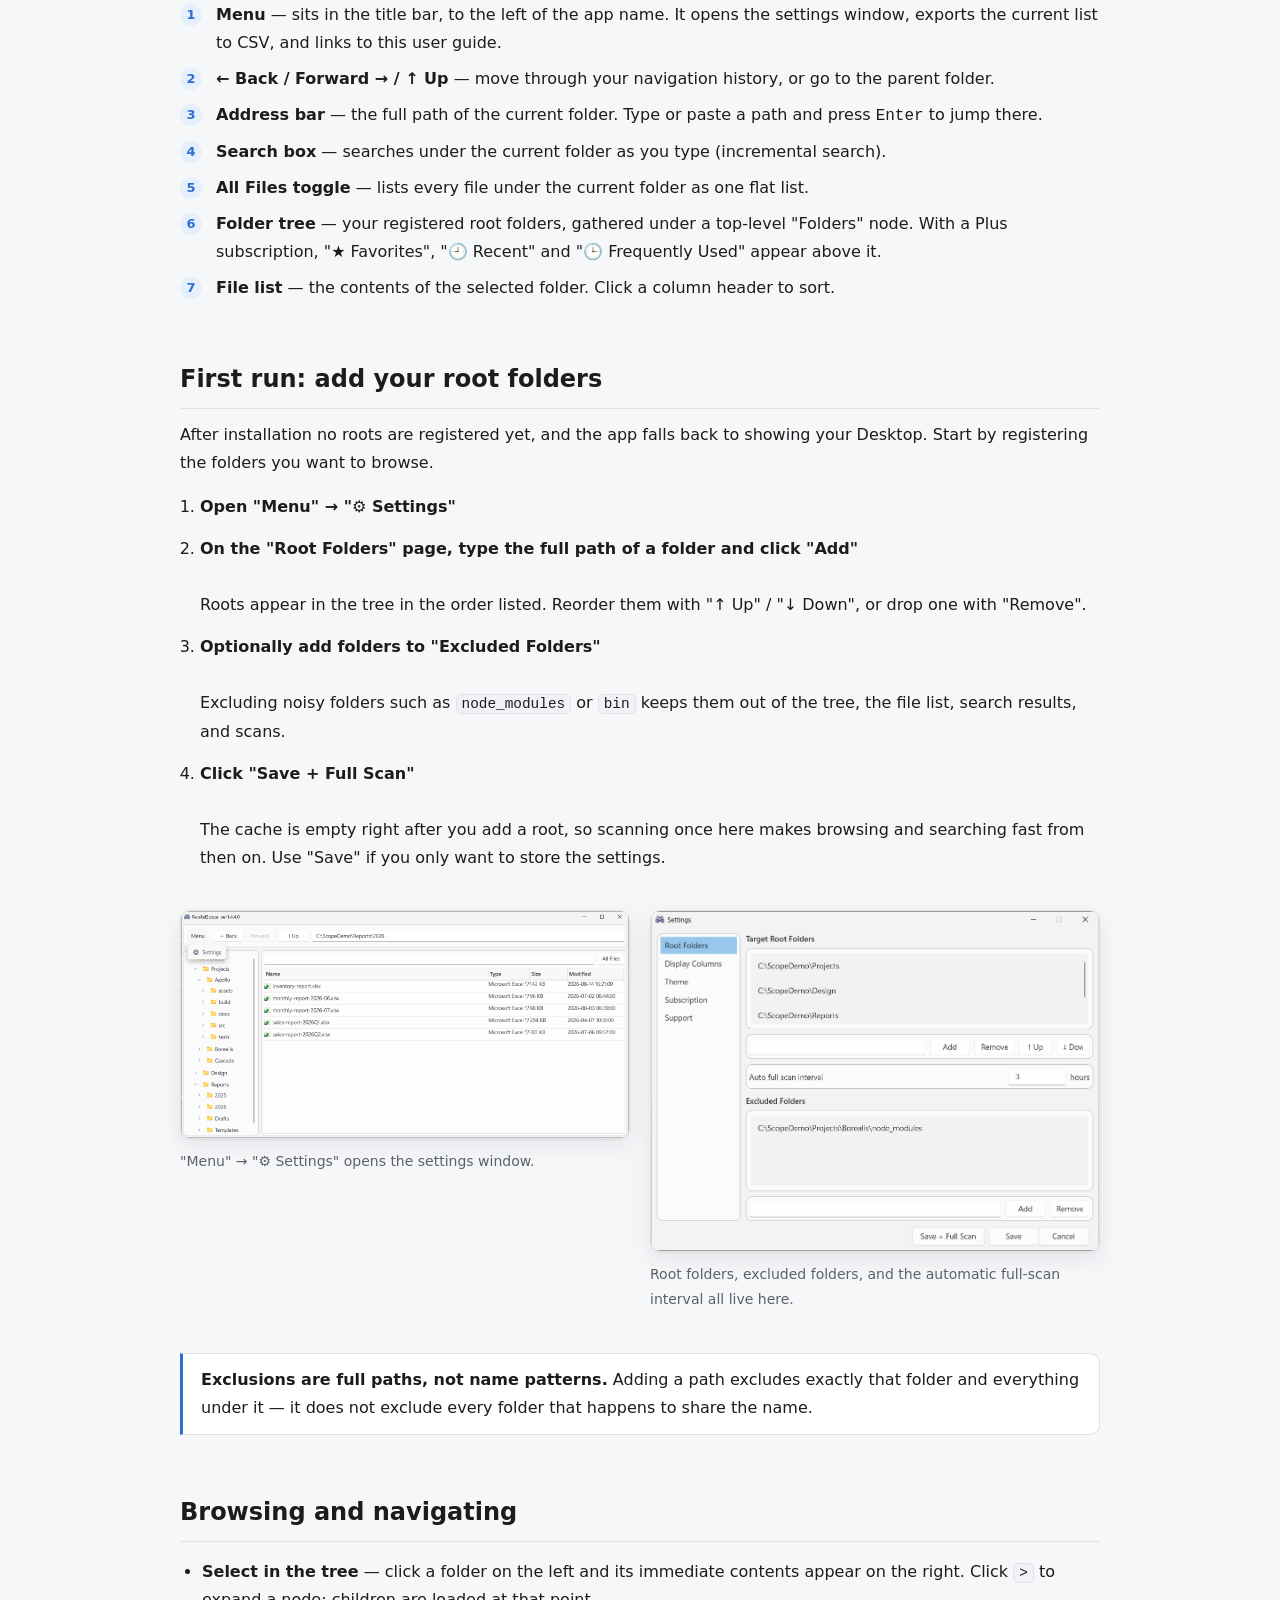
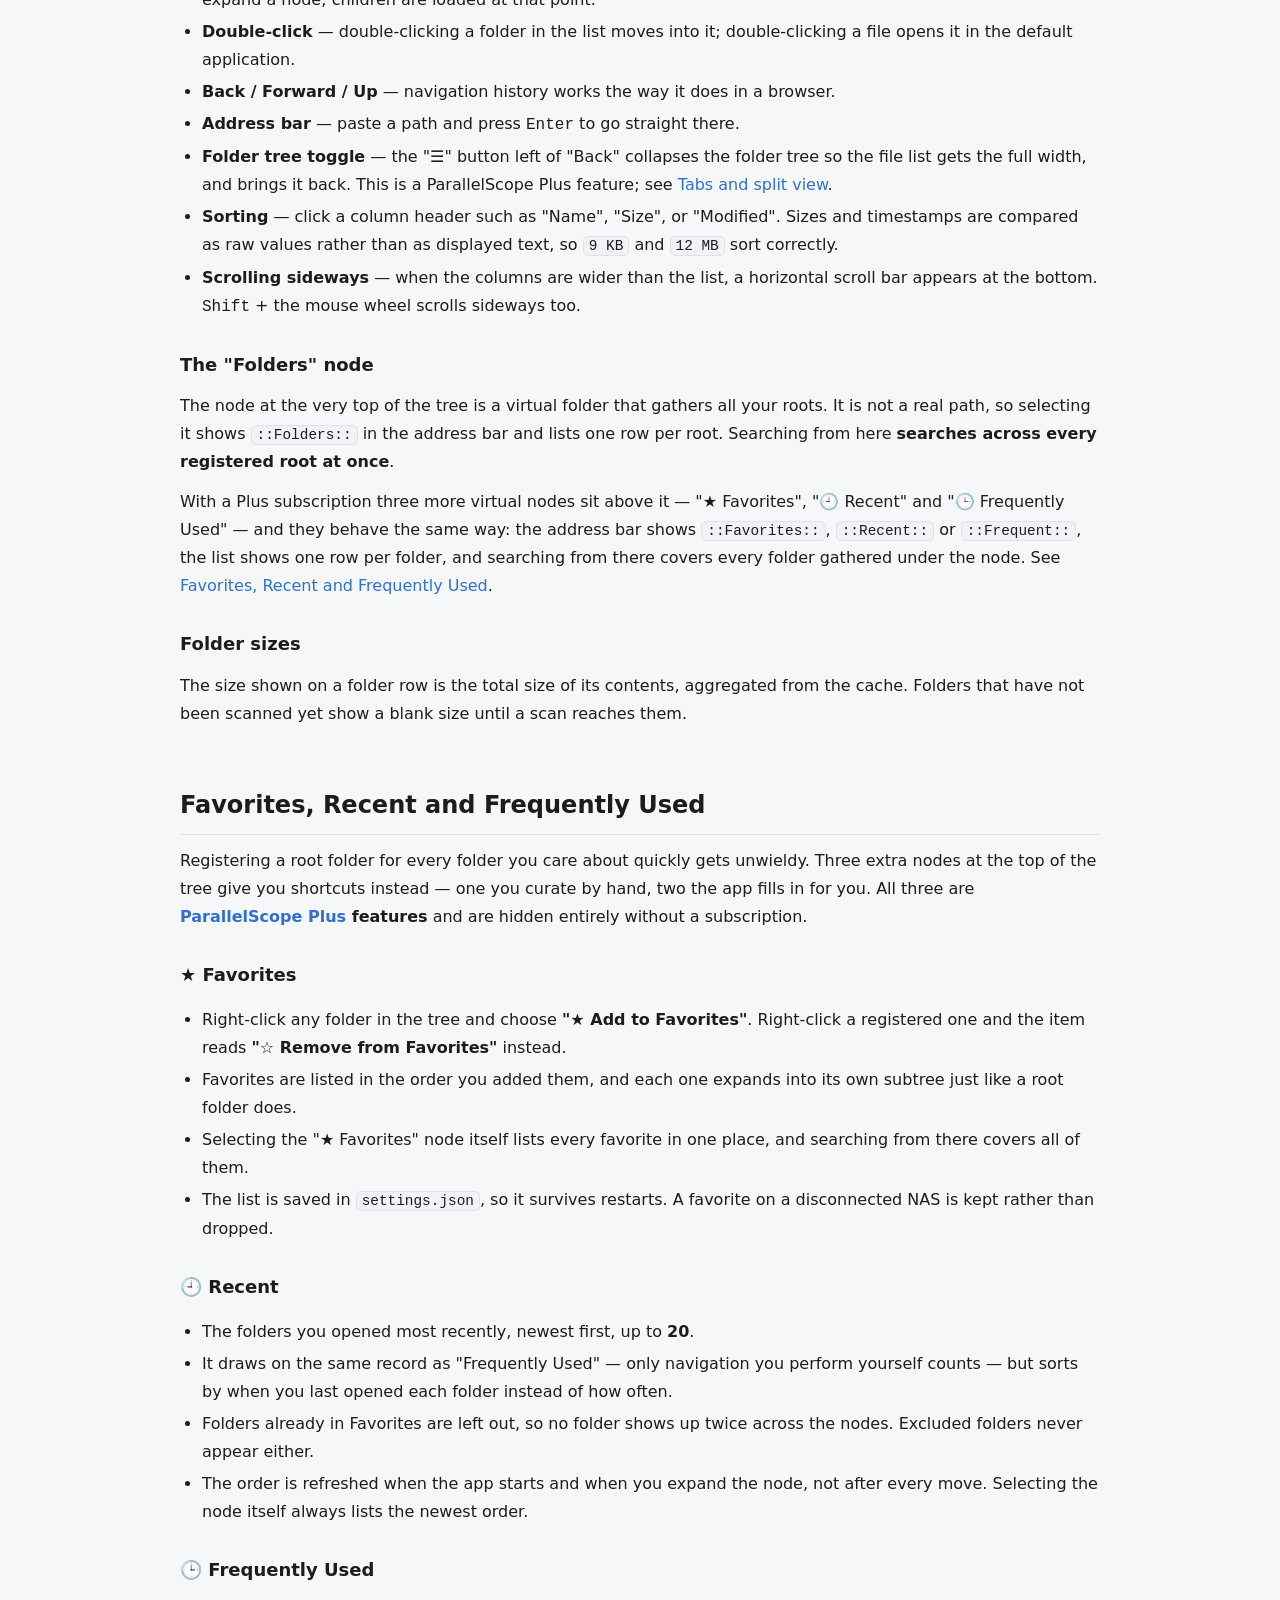
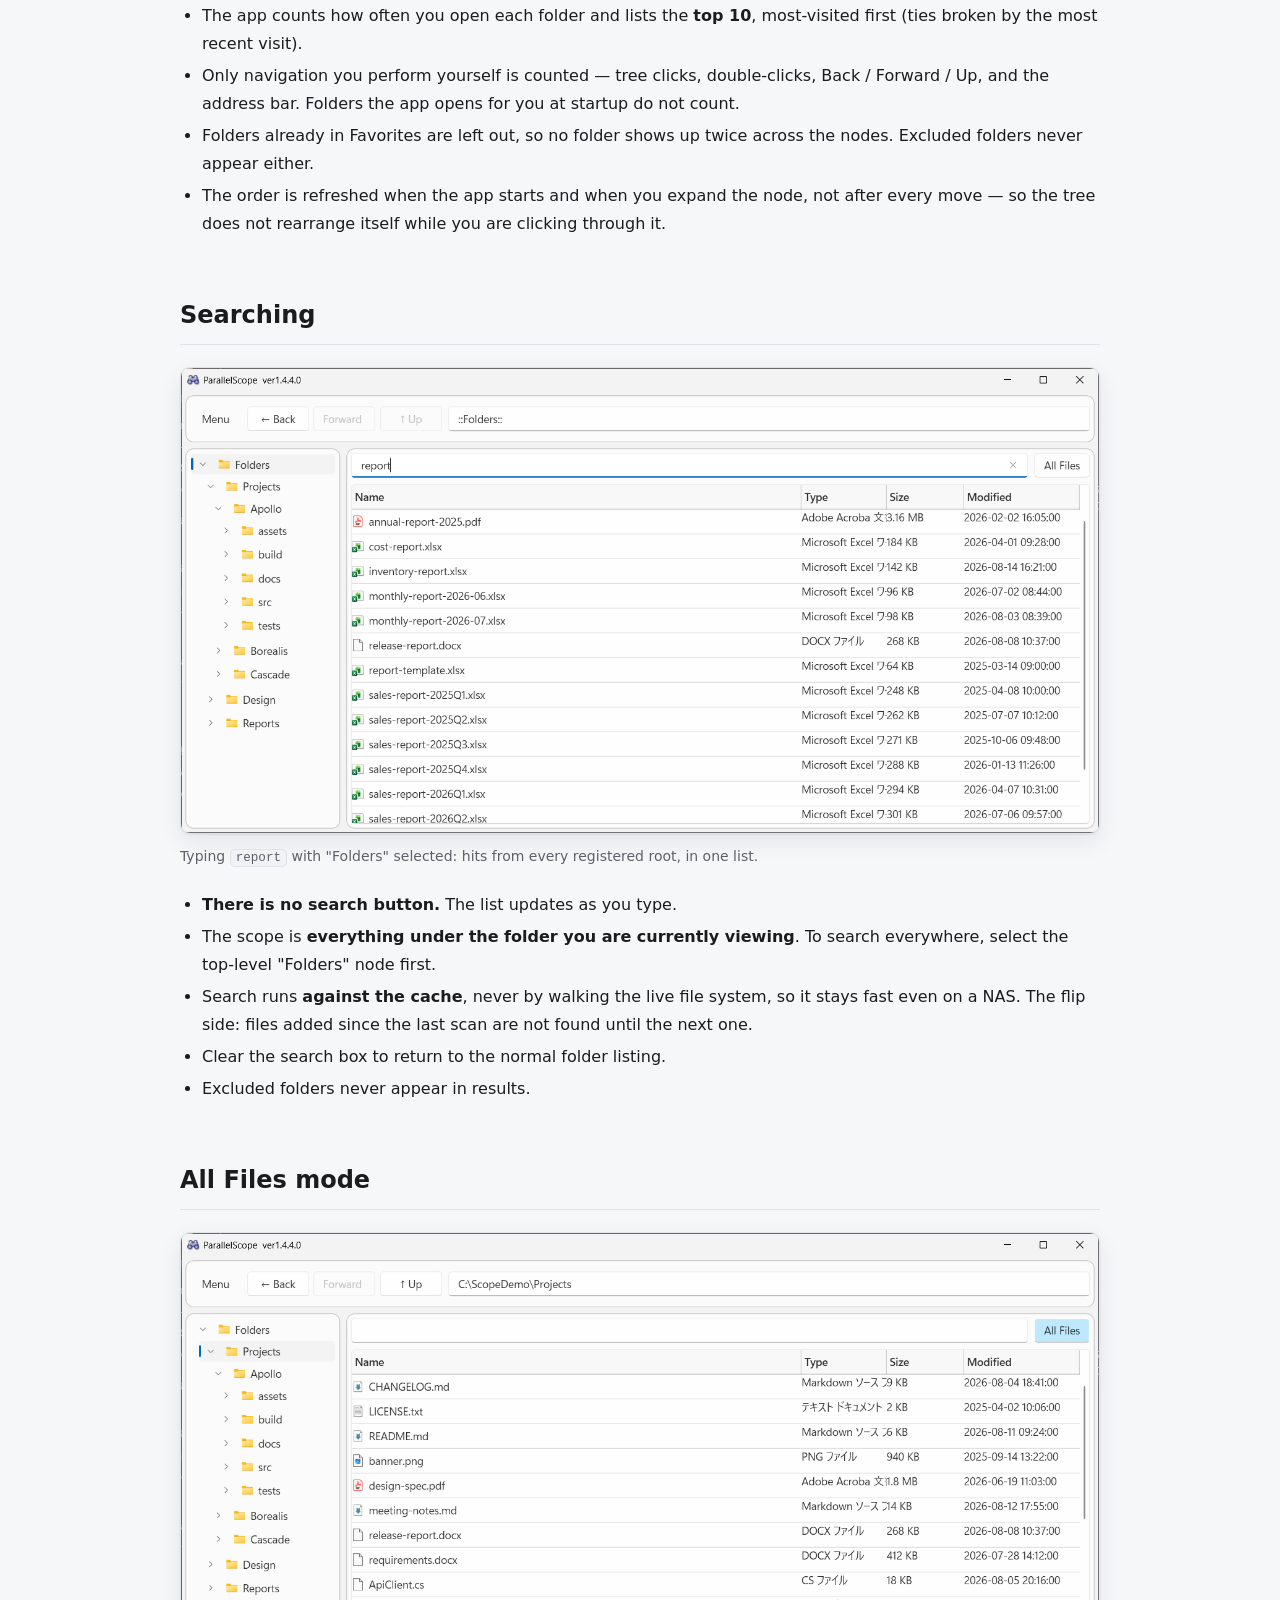
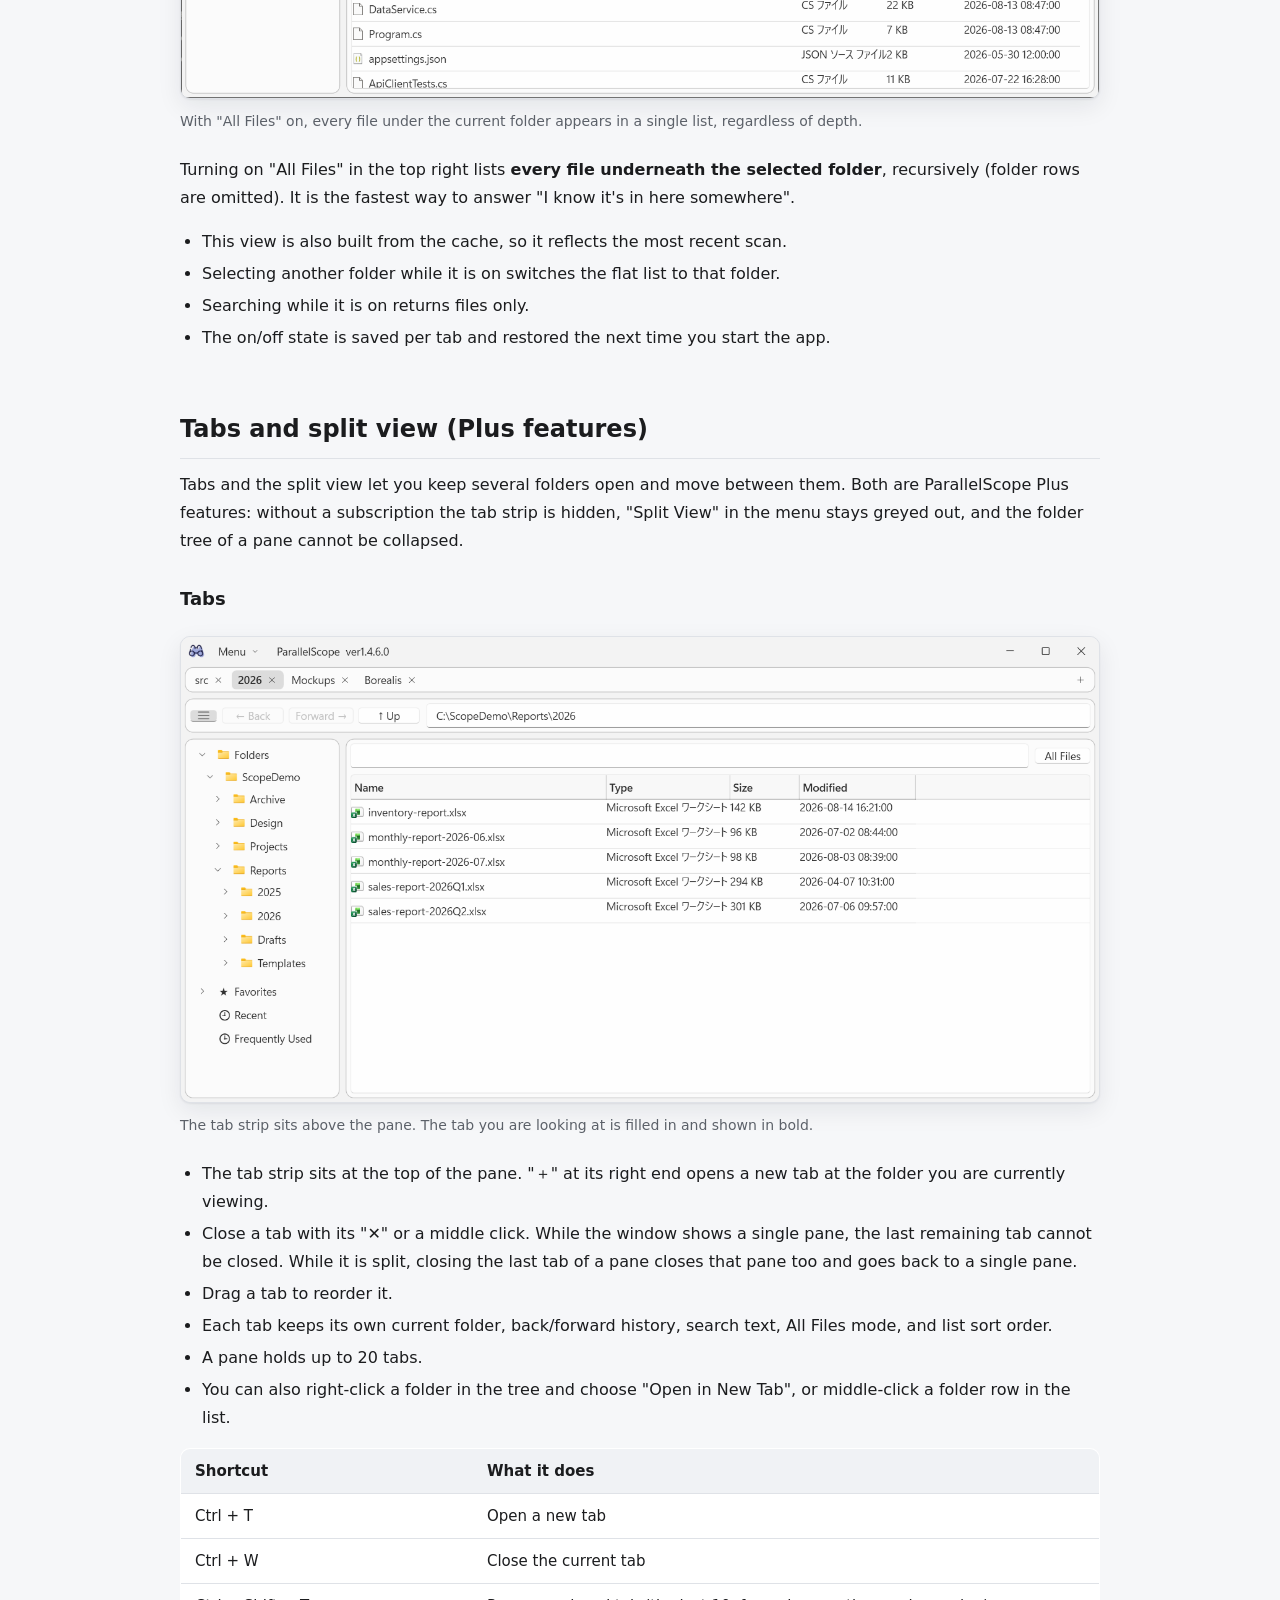
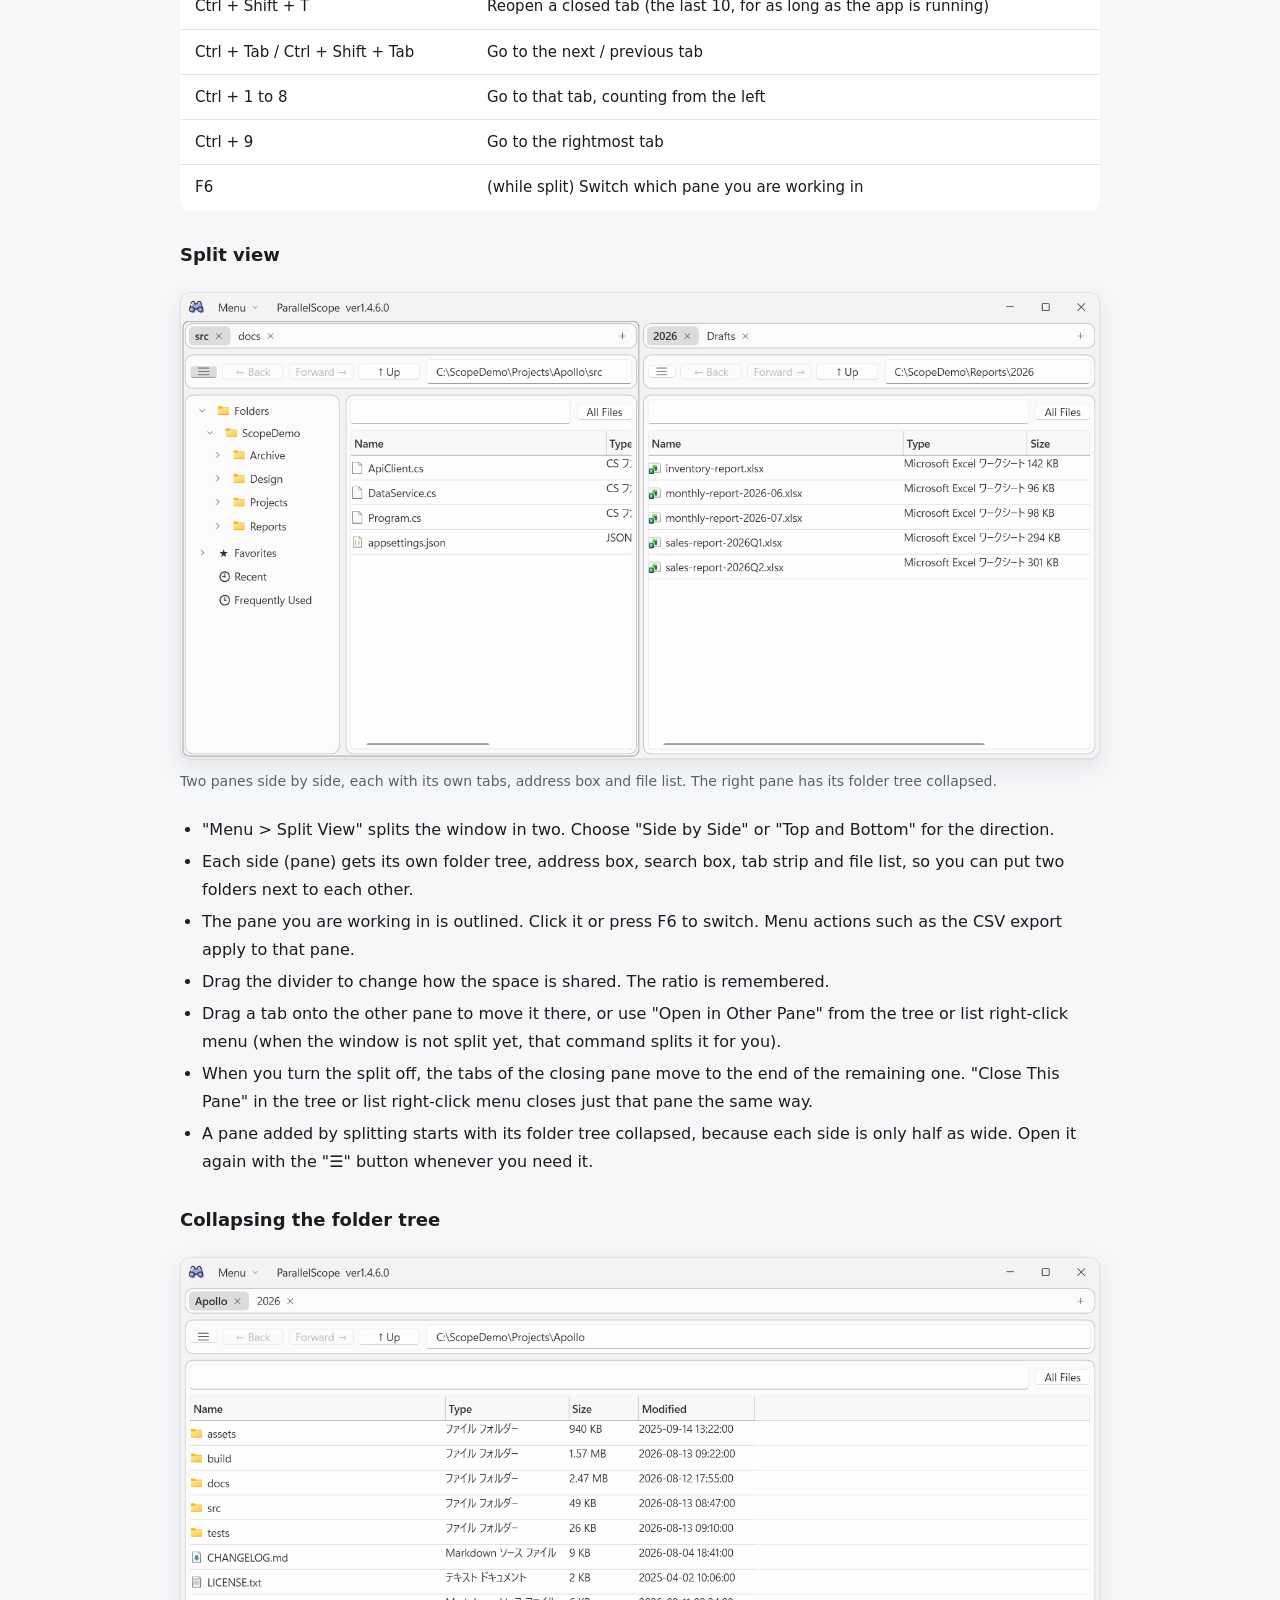
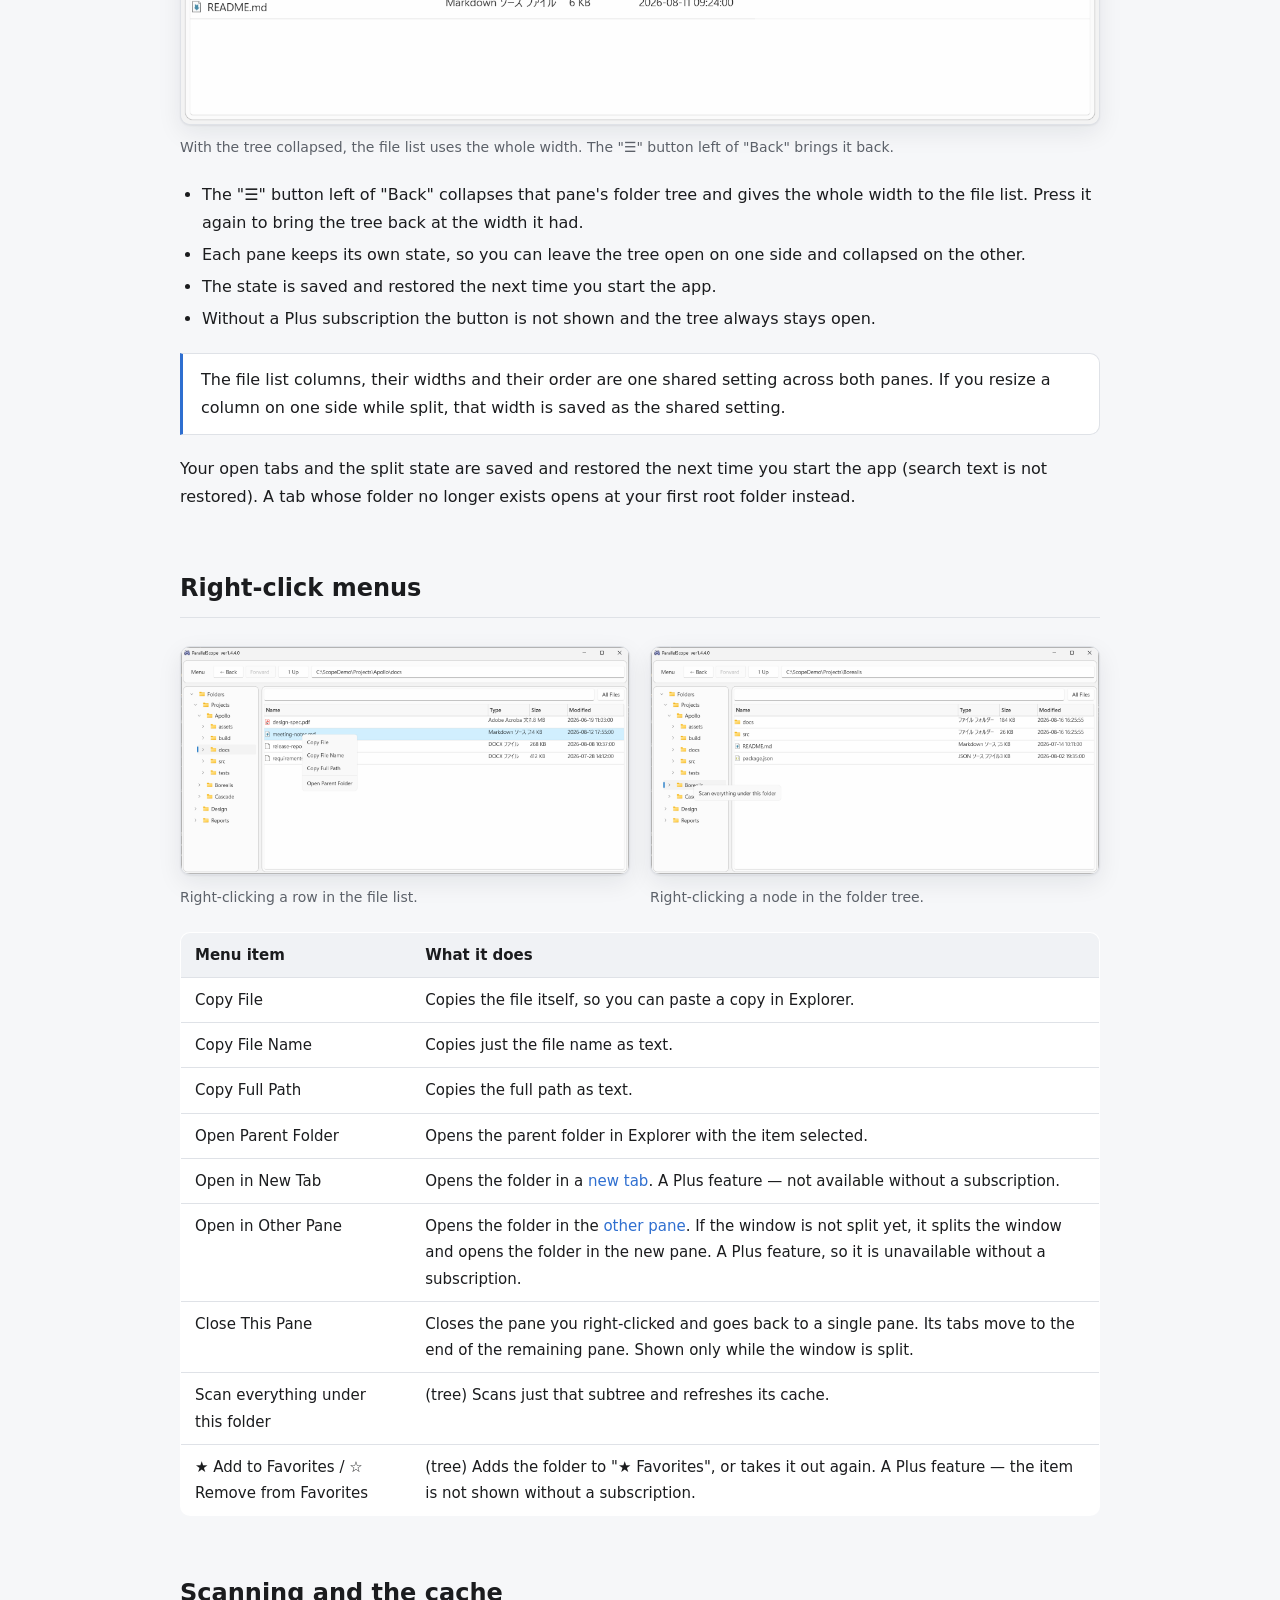
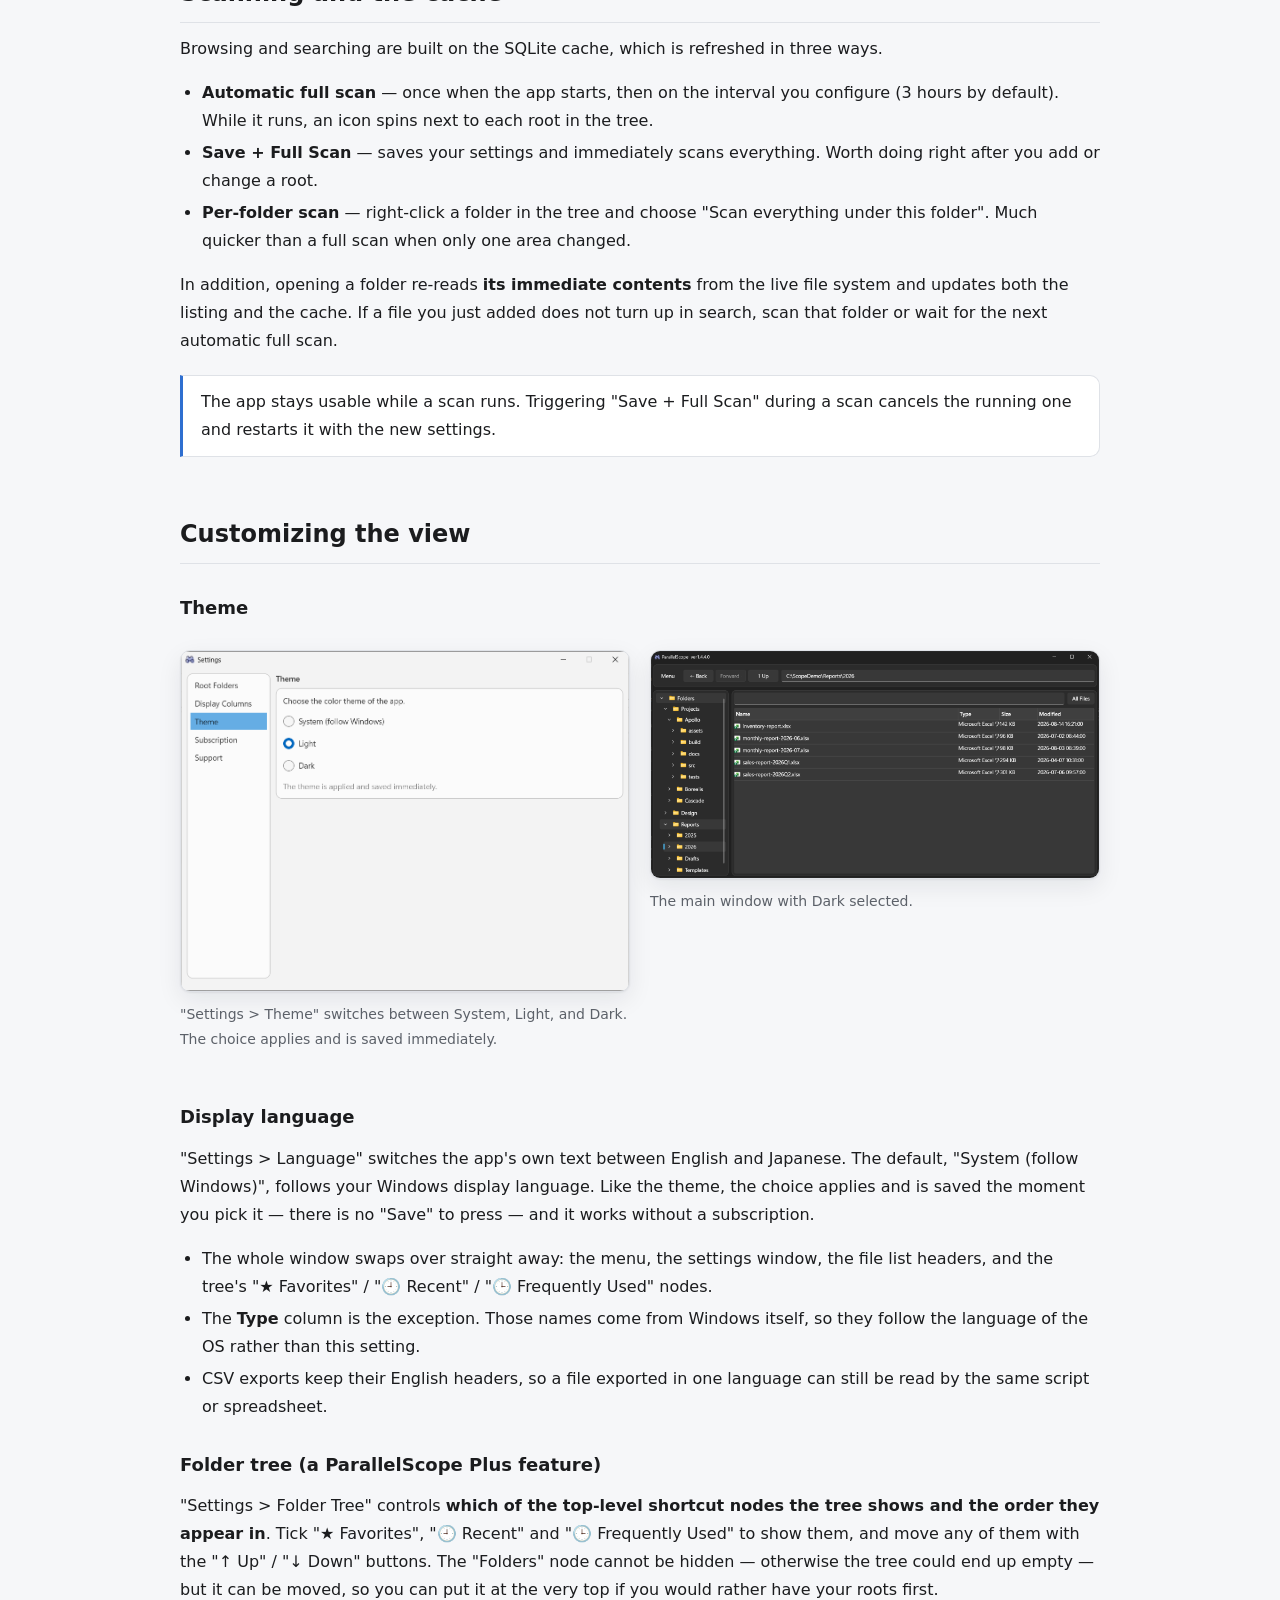
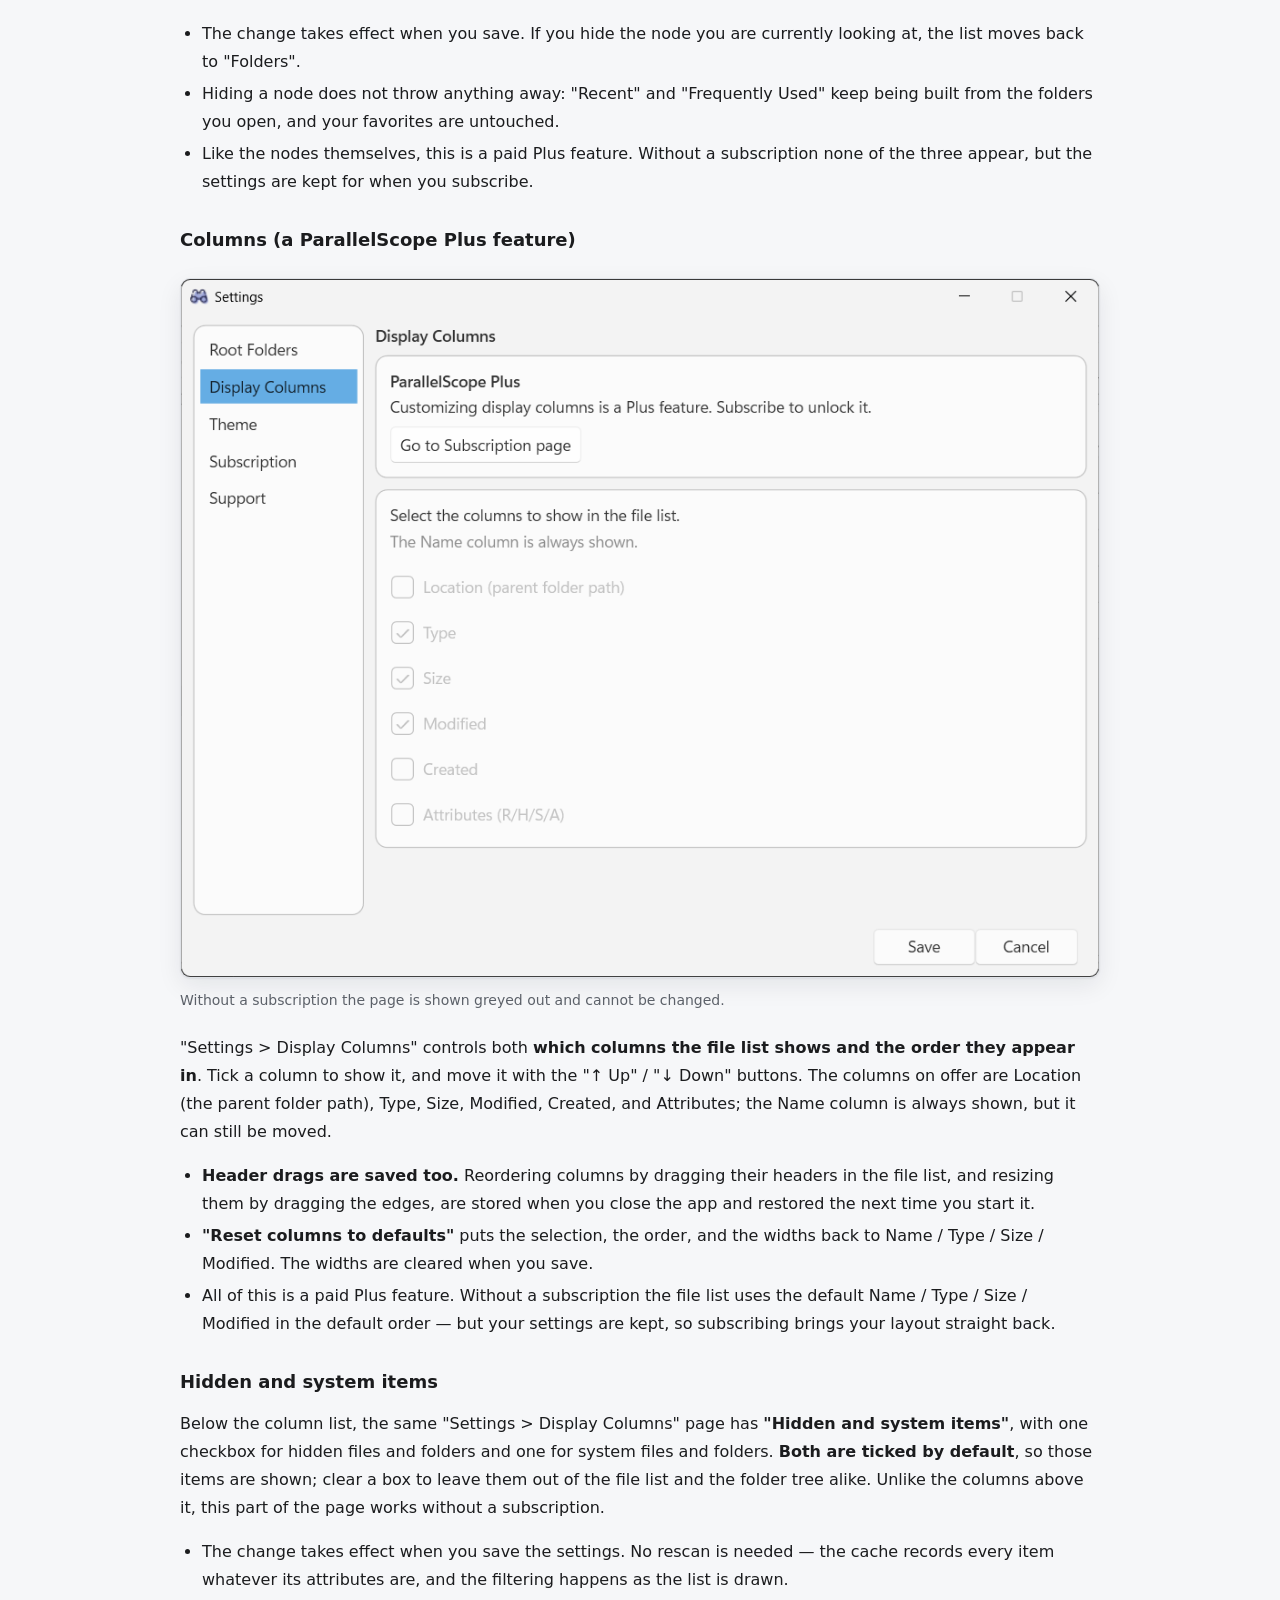
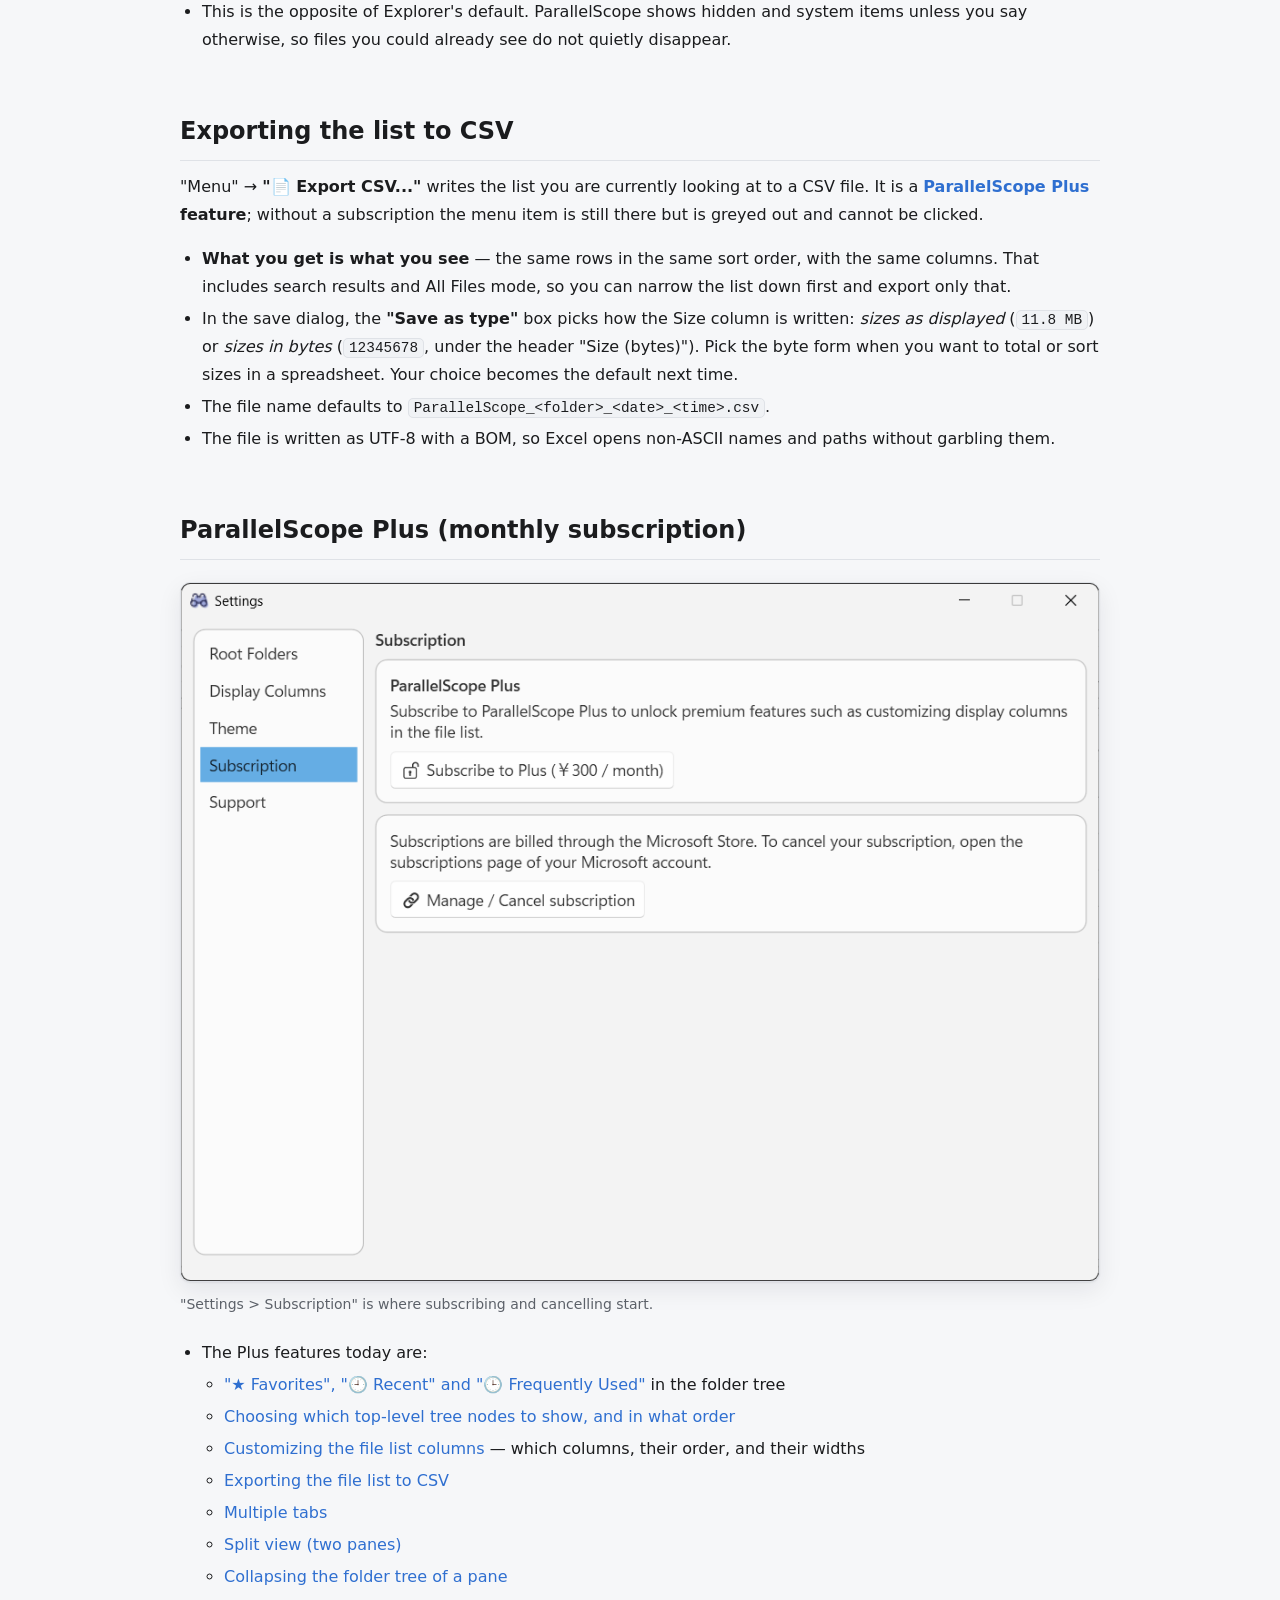
==== commit 6e46115a: "タブ・2画面・ツリー開閉をドキュメントへ反映する Co-Authored-By: Claude Opus 5 <noreply@anthropic.com>" ====
--- a/docs/index.html
+++ b/docs/index.html
@@ -1,4 +1,4 @@
-<!DOCTYPE html>
+﻿<!DOCTYPE html>
 <html lang="en">
 <head>
 <meta charset="utf-8">
@@ -123,7 +123,9 @@
     <li><strong>Double-click</strong> — double-clicking a folder in the list moves into it; double-clicking a file opens it in the default application.</li>
     <li><strong>Back / Forward / Up</strong> — navigation history works the way it does in a browser.</li>
     <li><strong>Address bar</strong> — paste a path and press <kbd>Enter</kbd> to go straight there.</li>
+    <li><strong>Folder tree toggle</strong> — the "☰" button left of "Back" collapses the folder tree so the file list gets the full width, and brings it back. This is a ParallelScope Plus feature; see <a href="#tabs">Tabs and split view</a>.</li>
     <li><strong>Sorting</strong> — click a column header such as "Name", "Size", or "Modified". Sizes and timestamps are compared as raw values rather than as displayed text, so <code>9 KB</code> and <code>12 MB</code> sort correctly.</li>
+    <li><strong>Scrolling sideways</strong> — when the columns are wider than the list, a horizontal scroll bar appears at the bottom. <kbd>Shift</kbd> + the mouse wheel scrolls sideways too.</li>
   </ul>
 
   <h3>The "Folders" node</h3>
@@ -216,10 +218,14 @@
   <h2>Tabs and split view (Plus features)</h2>
   <p>
     Tabs and the split view let you keep several folders open and move between them.
-    Both are ParallelScope Plus features: without a subscription the tab strip is hidden and "Split View" in the menu stays greyed out.
+    Both are ParallelScope Plus features: without a subscription the tab strip is hidden, "Split View" in the menu stays greyed out, and the folder tree of a pane cannot be collapsed.
   </p>
 
   <h3>Tabs</h3>
+  <figure>
+    <a href="images/12-tabs.png"><img src="images/12-tabs.png" alt="A pane with four tabs open"></a>
+    <figcaption>The tab strip sits above the pane. The tab you are looking at is filled in and shown in bold.</figcaption>
+  </figure>
   <ul>
     <li>The tab strip sits at the top of the pane. "＋" at its right end opens a new tab at the folder you are currently viewing.</li>
     <li>Close a tab with its "✕" or a middle click. While the window shows a single pane, the last remaining tab cannot be closed. While it is split, closing the last tab of a pane closes that pane too and goes back to a single pane.</li>
@@ -244,6 +250,10 @@
   </div>
 
   <h3>Split view</h3>
+  <figure>
+    <a href="images/13-split-view.png"><img src="images/13-split-view.png" alt="The window split into two panes side by side"></a>
+    <figcaption>Two panes side by side, each with its own tabs, address box and file list. The right pane has its folder tree collapsed.</figcaption>
+  </figure>
   <ul>
     <li>"Menu &gt; Split View" splits the window in two. Choose "Side by Side" or "Top and Bottom" for the direction.</li>
     <li>Each side (pane) gets its own folder tree, address box, search box, tab strip and file list, so you can put two folders next to each other.</li>
@@ -251,6 +261,19 @@
     <li>Drag the divider to change how the space is shared. The ratio is remembered.</li>
     <li>Drag a tab onto the other pane to move it there, or use "Open in Other Pane" from the tree or list right-click menu (when the window is not split yet, that command splits it for you).</li>
     <li>When you turn the split off, the tabs of the closing pane move to the end of the remaining one. "Close This Pane" in the tree or list right-click menu closes just that pane the same way.</li>
+    <li>A pane added by splitting starts with its folder tree collapsed, because each side is only half as wide. Open it again with the "☰" button whenever you need it.</li>
+  </ul>
+
+  <h3>Collapsing the folder tree</h3>
+  <figure>
+    <a href="images/14-tree-collapsed.png"><img src="images/14-tree-collapsed.png" alt="The window with the folder tree collapsed"></a>
+    <figcaption>With the tree collapsed, the file list uses the whole width. The "☰" button left of "Back" brings it back.</figcaption>
+  </figure>
+  <ul>
+    <li>The "☰" button left of "Back" collapses that pane's folder tree and gives the whole width to the file list. Press it again to bring the tree back at the width it had.</li>
+    <li>Each pane keeps its own state, so you can leave the tree open on one side and collapsed on the other.</li>
+    <li>The state is saved and restored the next time you start the app.</li>
+    <li>Without a Plus subscription the button is not shown and the tree always stays open.</li>
   </ul>
   <div class="note">
     <p>The file list columns, their widths and their order are one shared setting across both panes. If you resize a column on one side while split, that width is saved as the shared setting.</p>
@@ -407,6 +430,7 @@
         <li><a href="#csv">Exporting the file list to CSV</a></li>
         <li><a href="#tabs">Multiple tabs</a></li>
         <li><a href="#tabs">Split view (two panes)</a></li>
+        <li><a href="#tabs">Collapsing the folder tree of a pane</a></li>
       </ul>
       Everything else is free.</li>
     <li>Purchase, billing, and cancellation are handled entirely by the Microsoft Store. "Manage / Cancel subscription" opens the subscriptions page of your Microsoft account.</li>
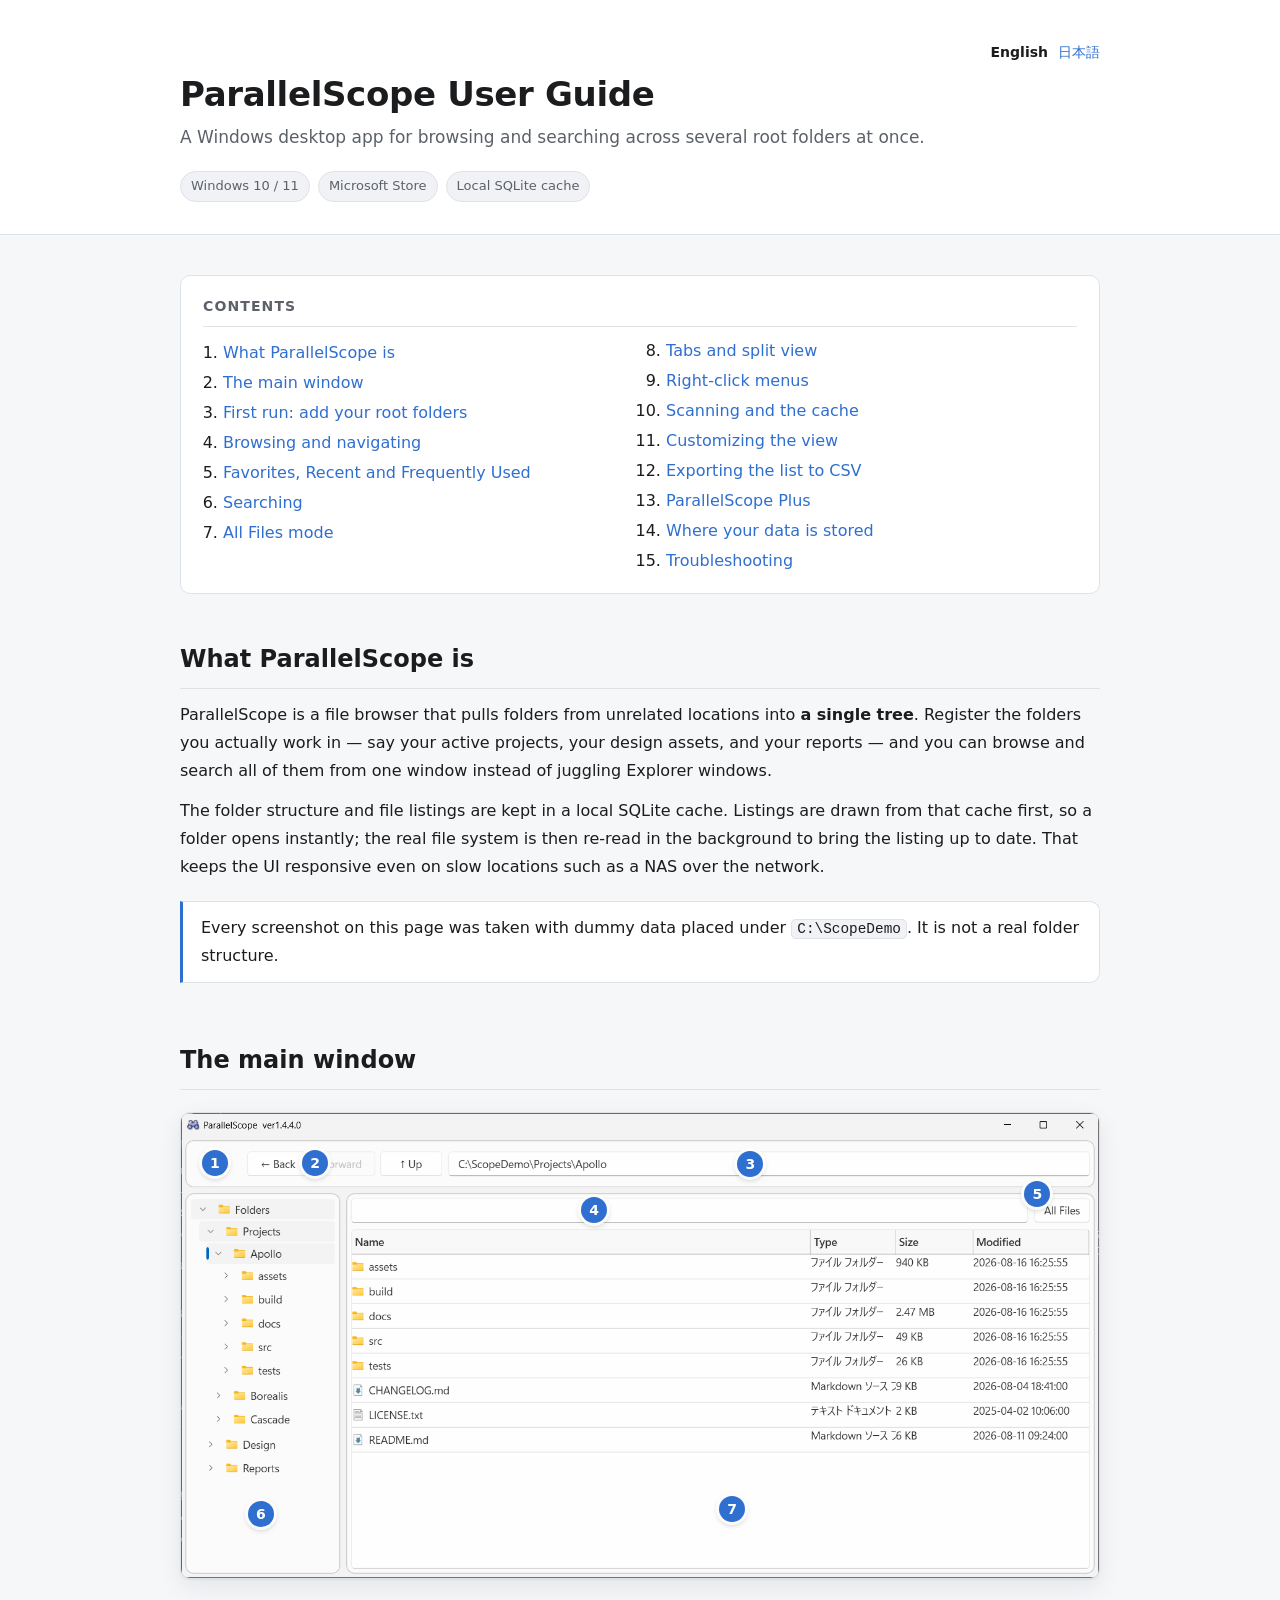
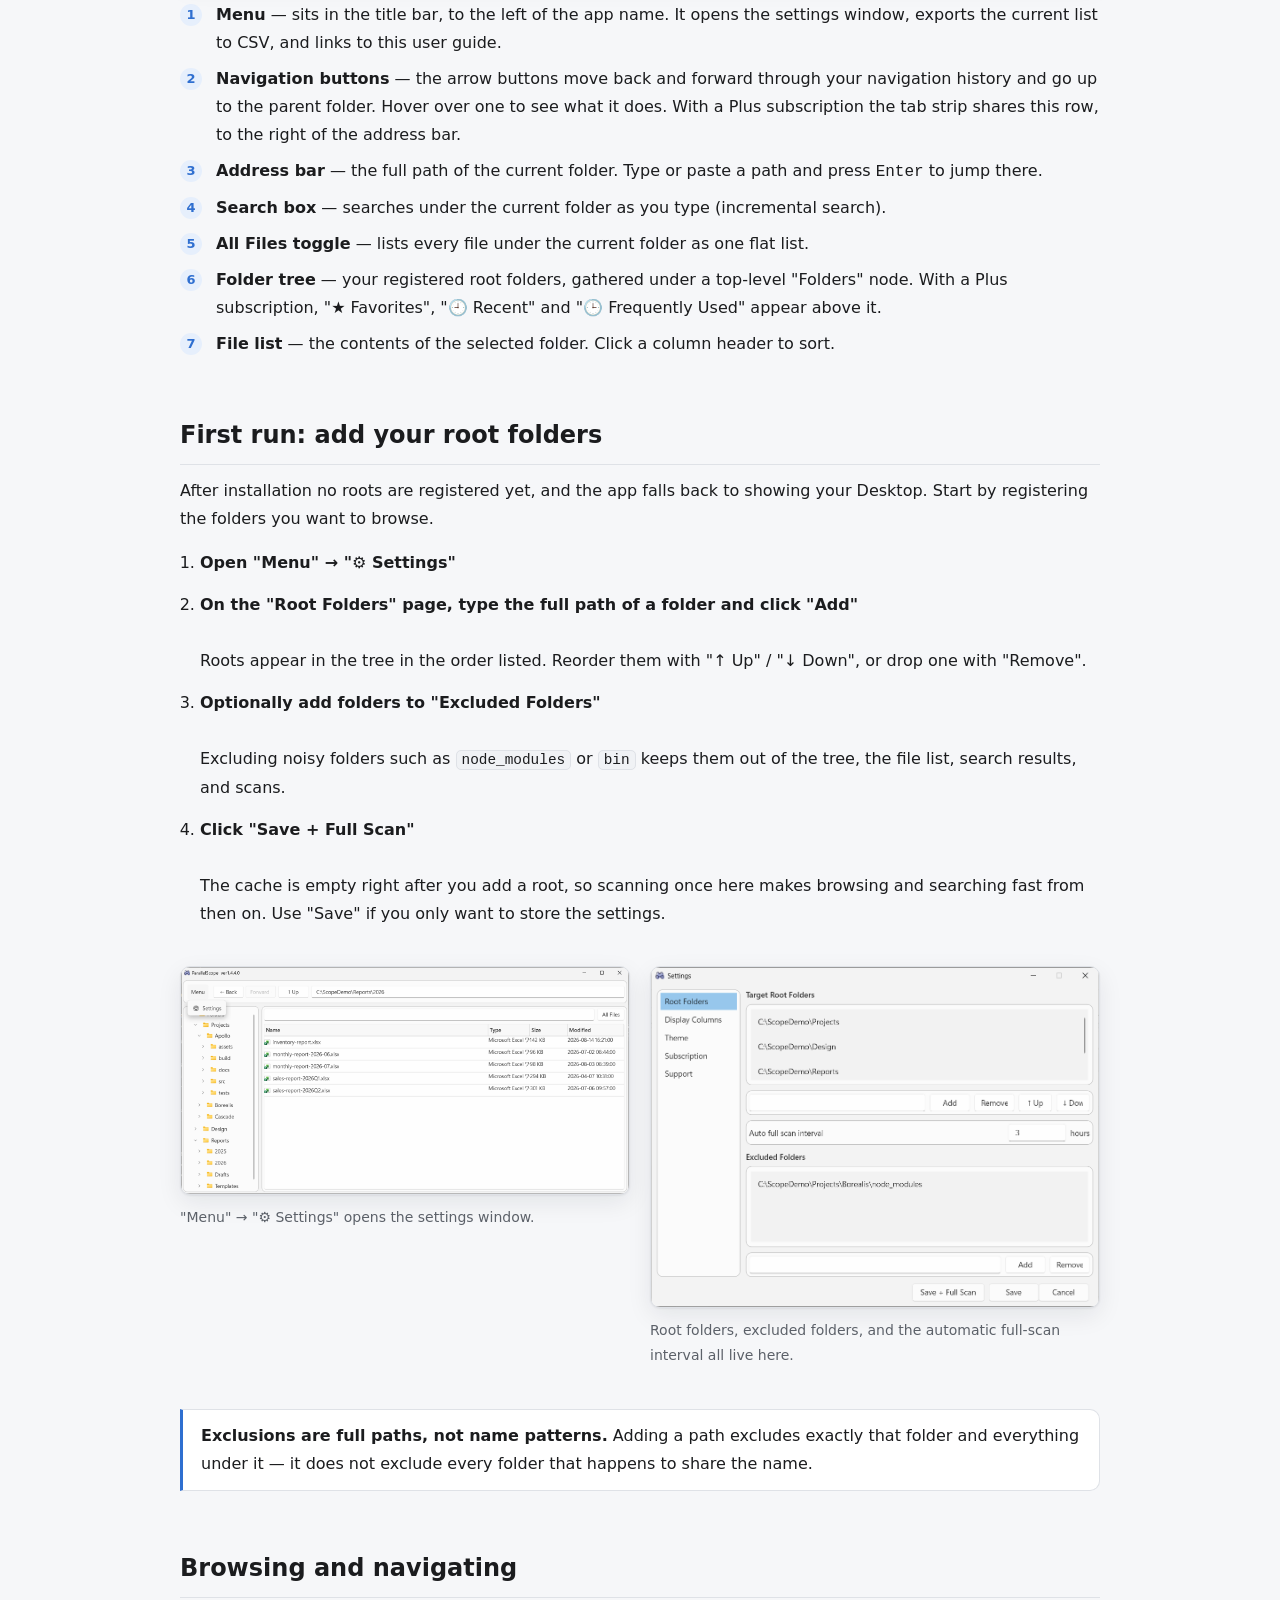
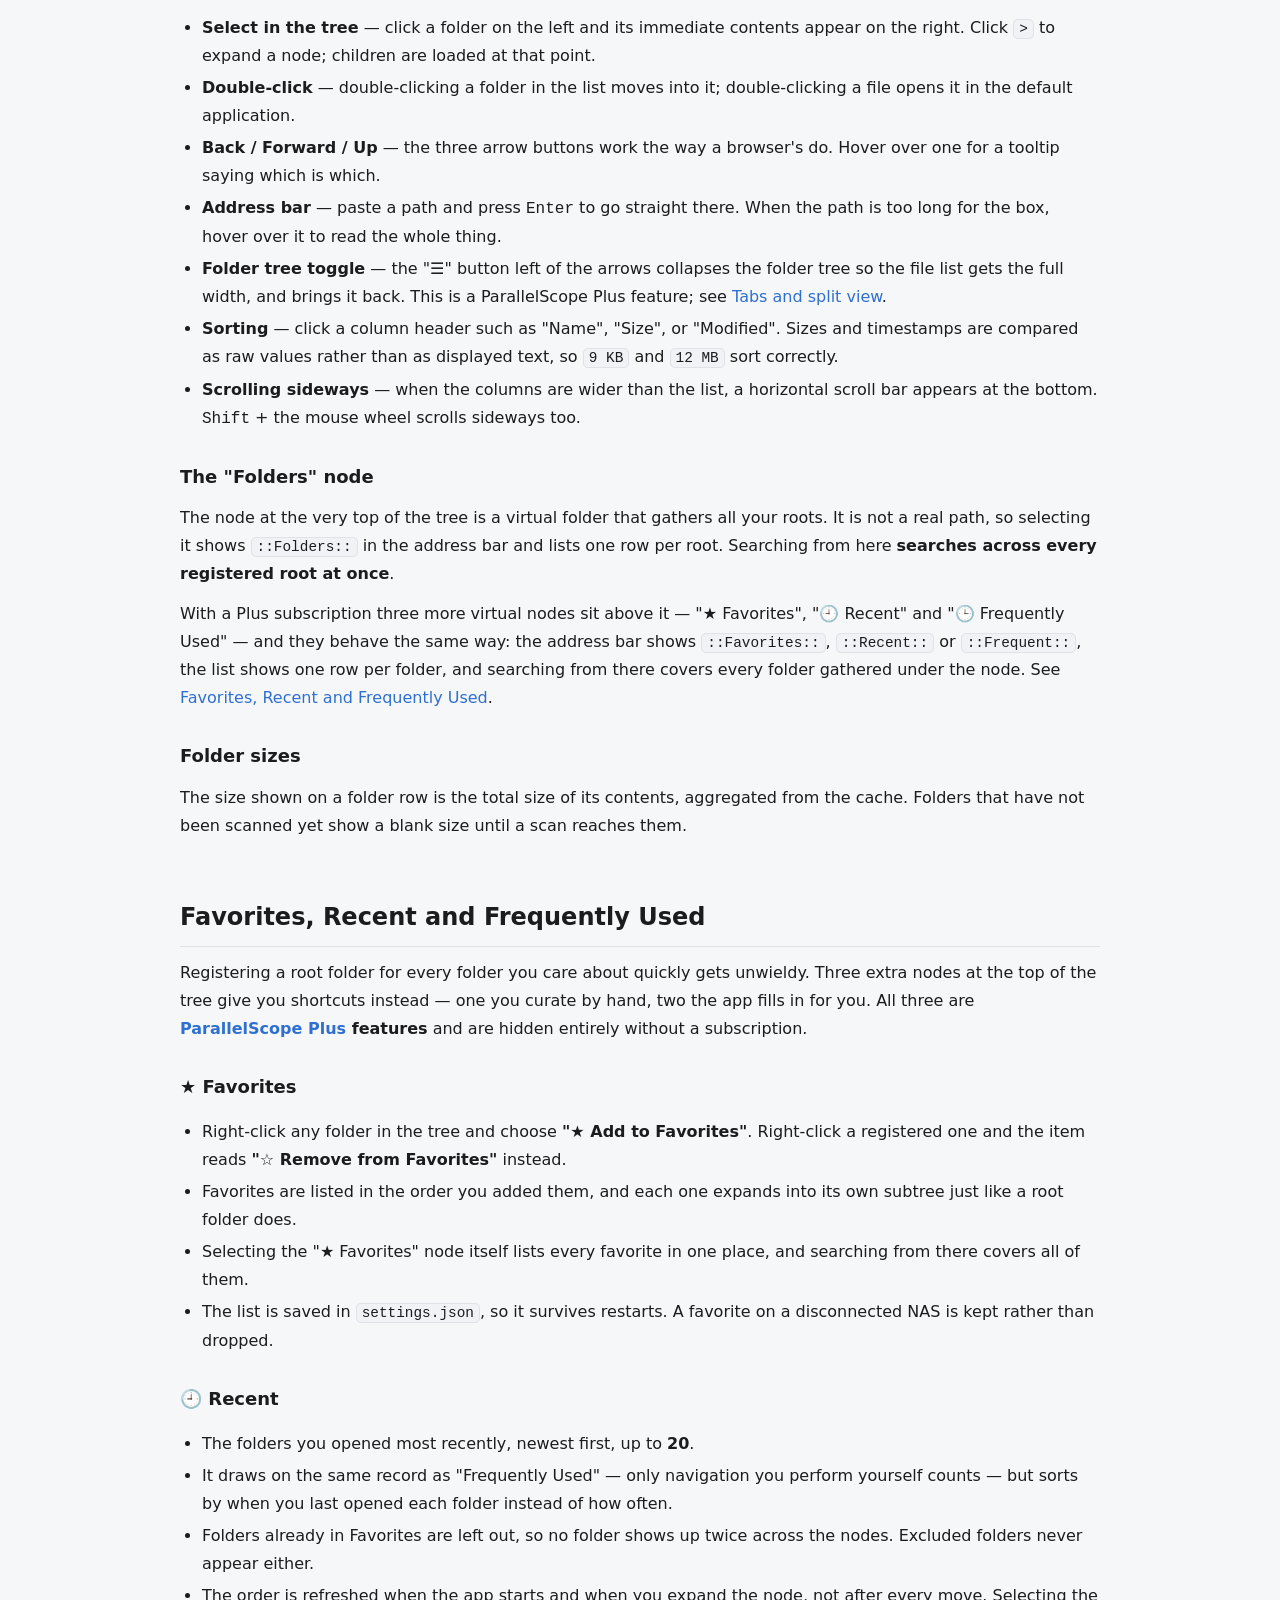
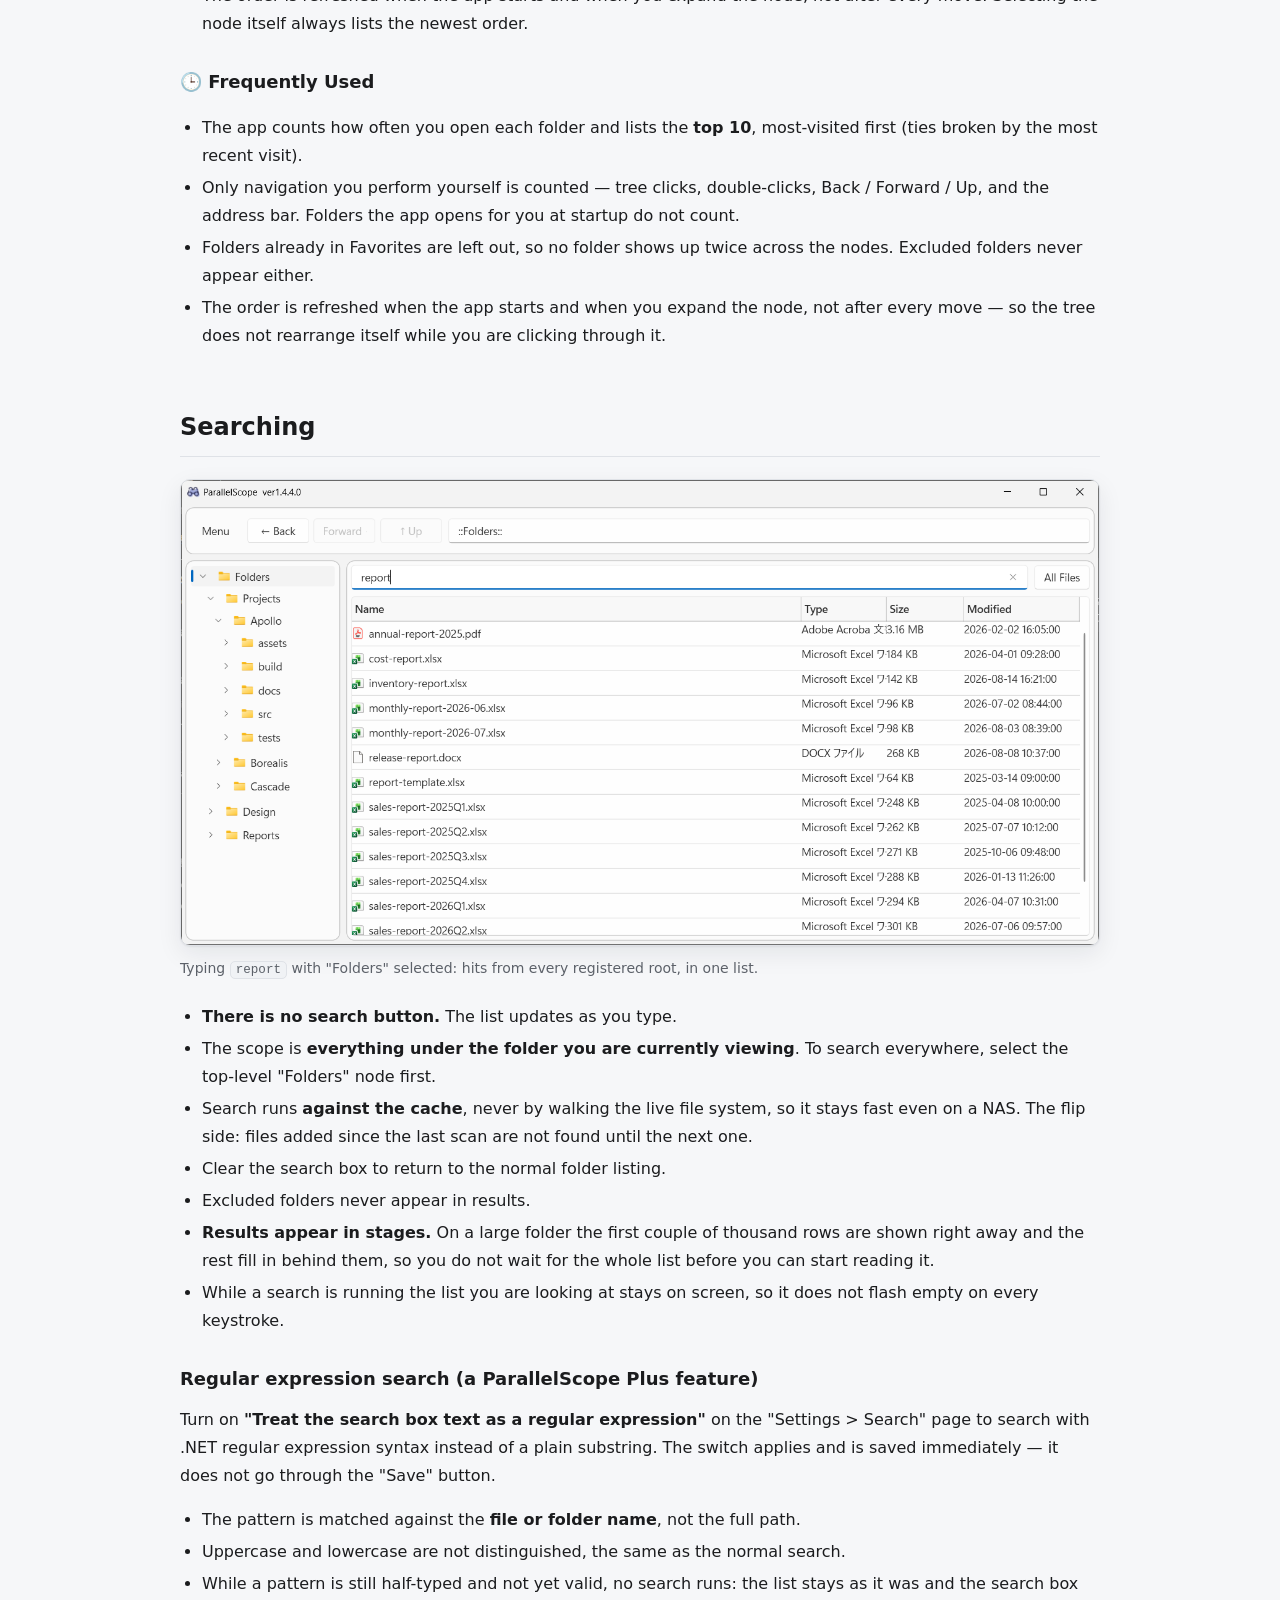
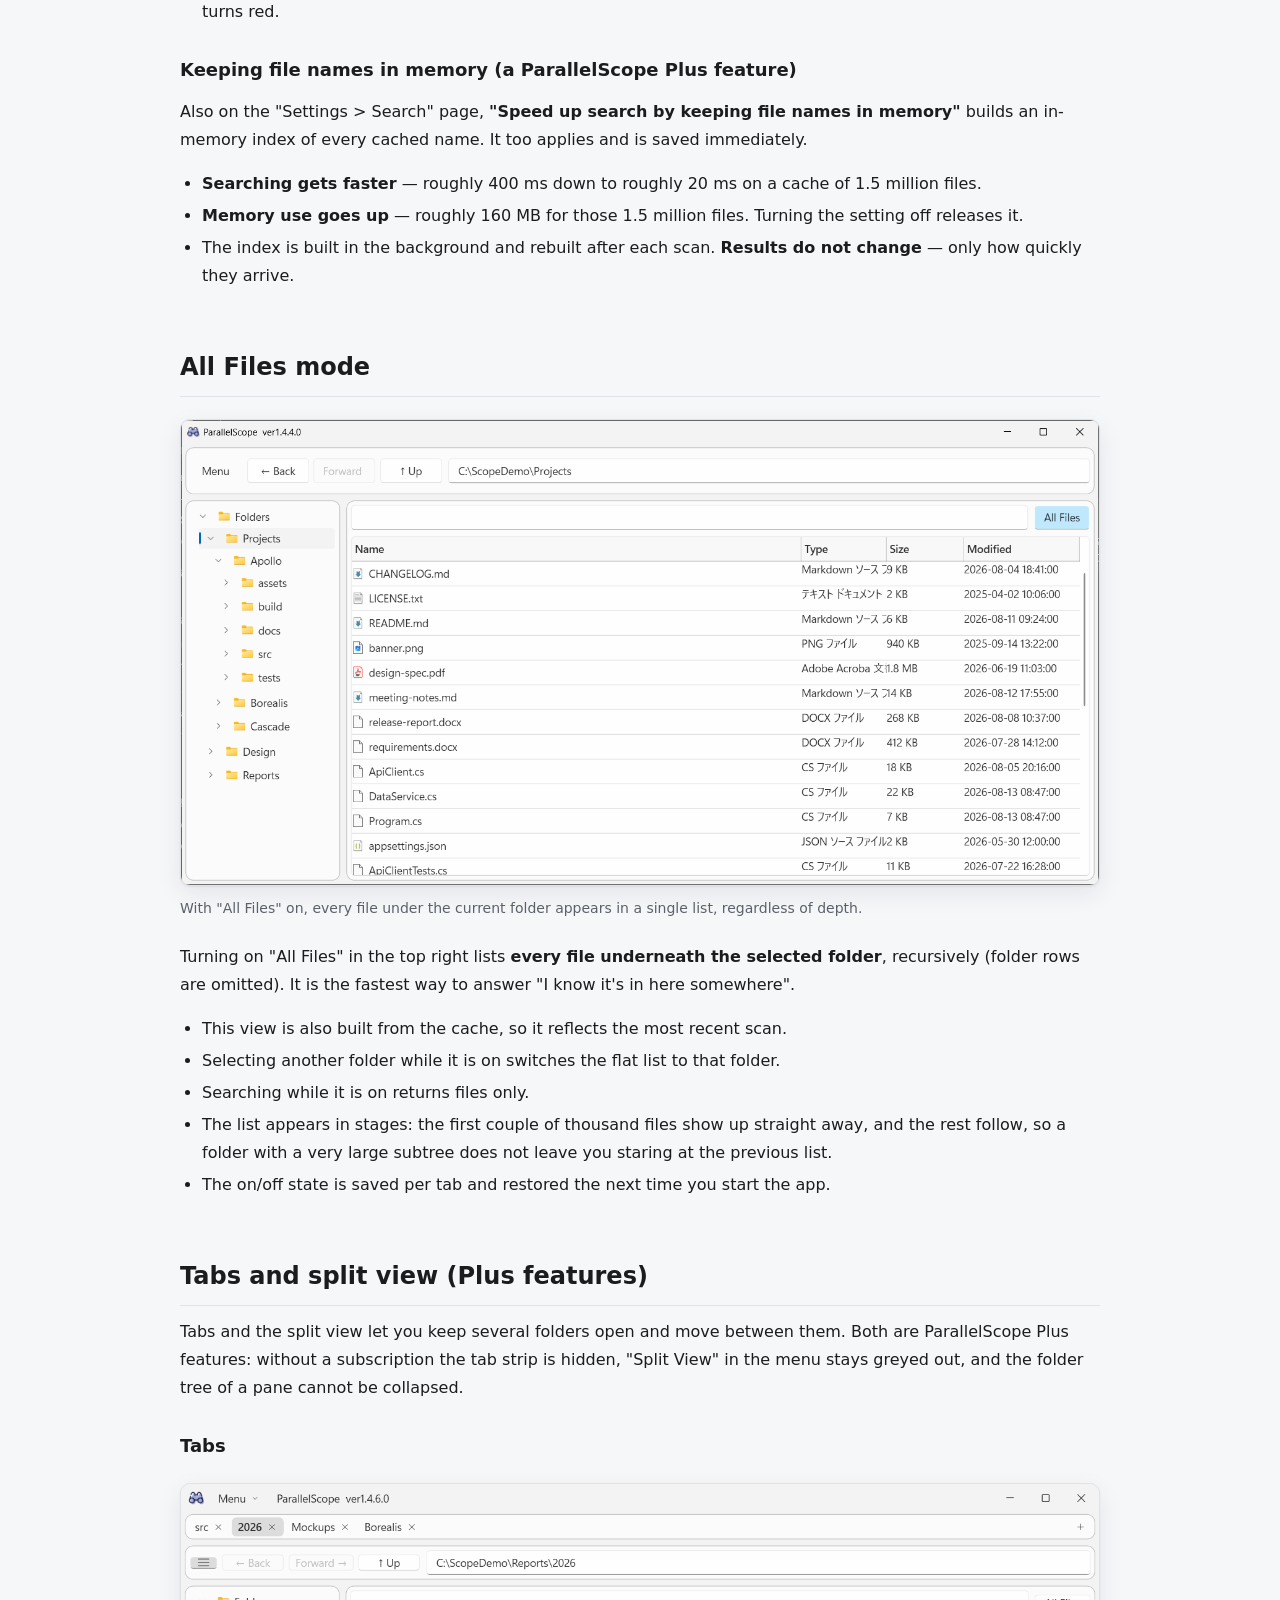
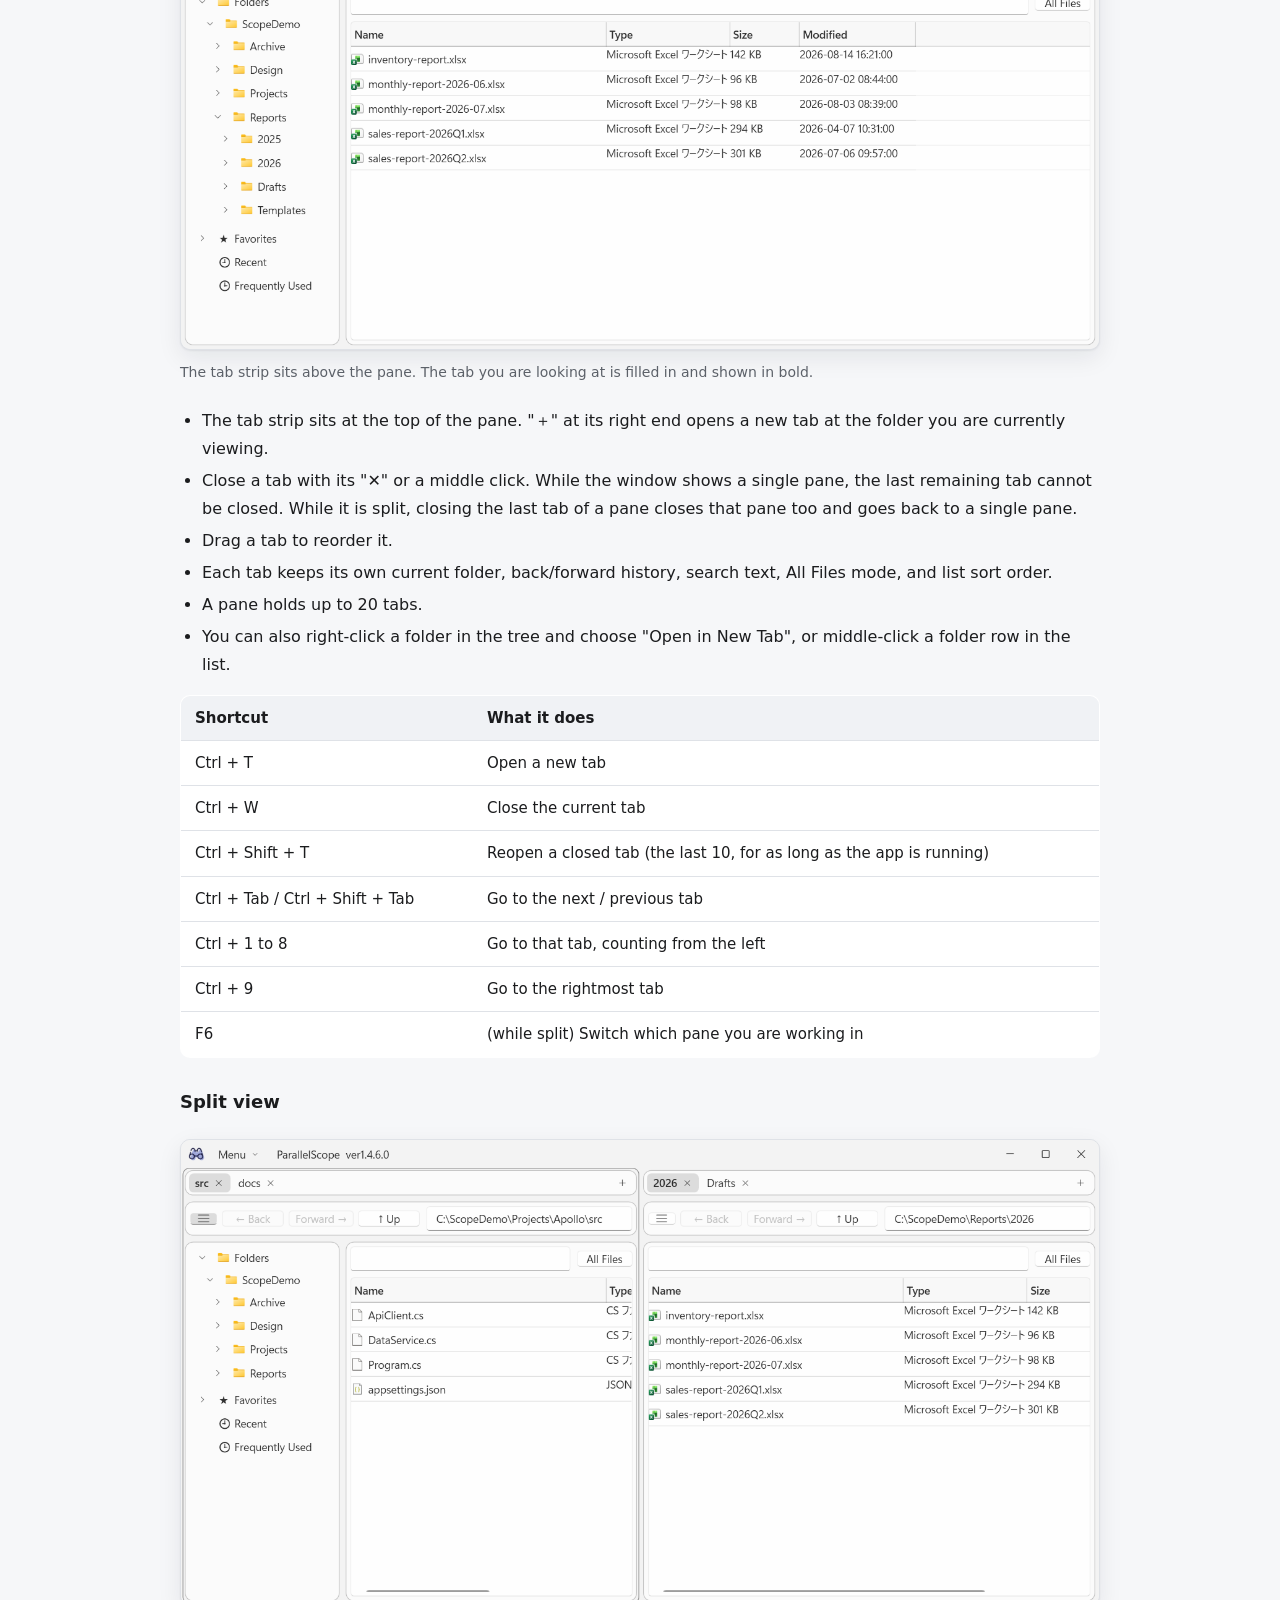
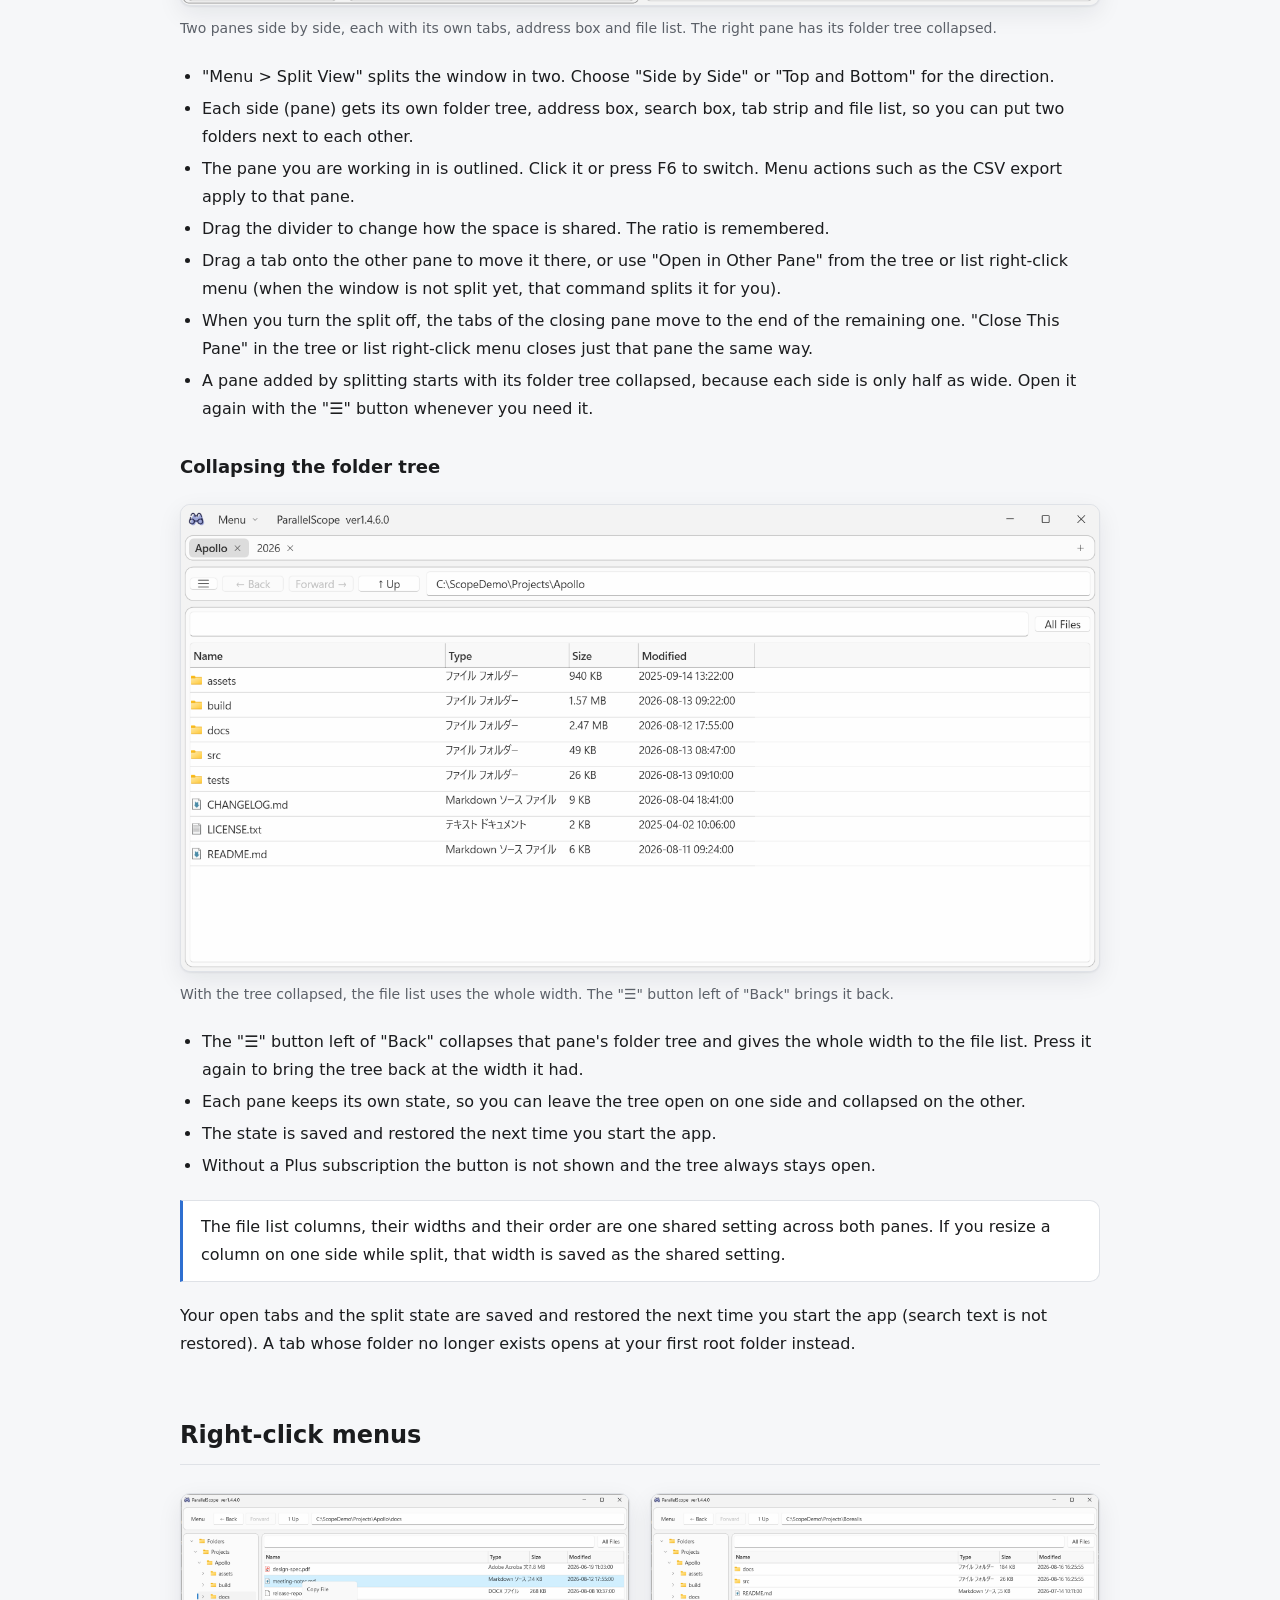
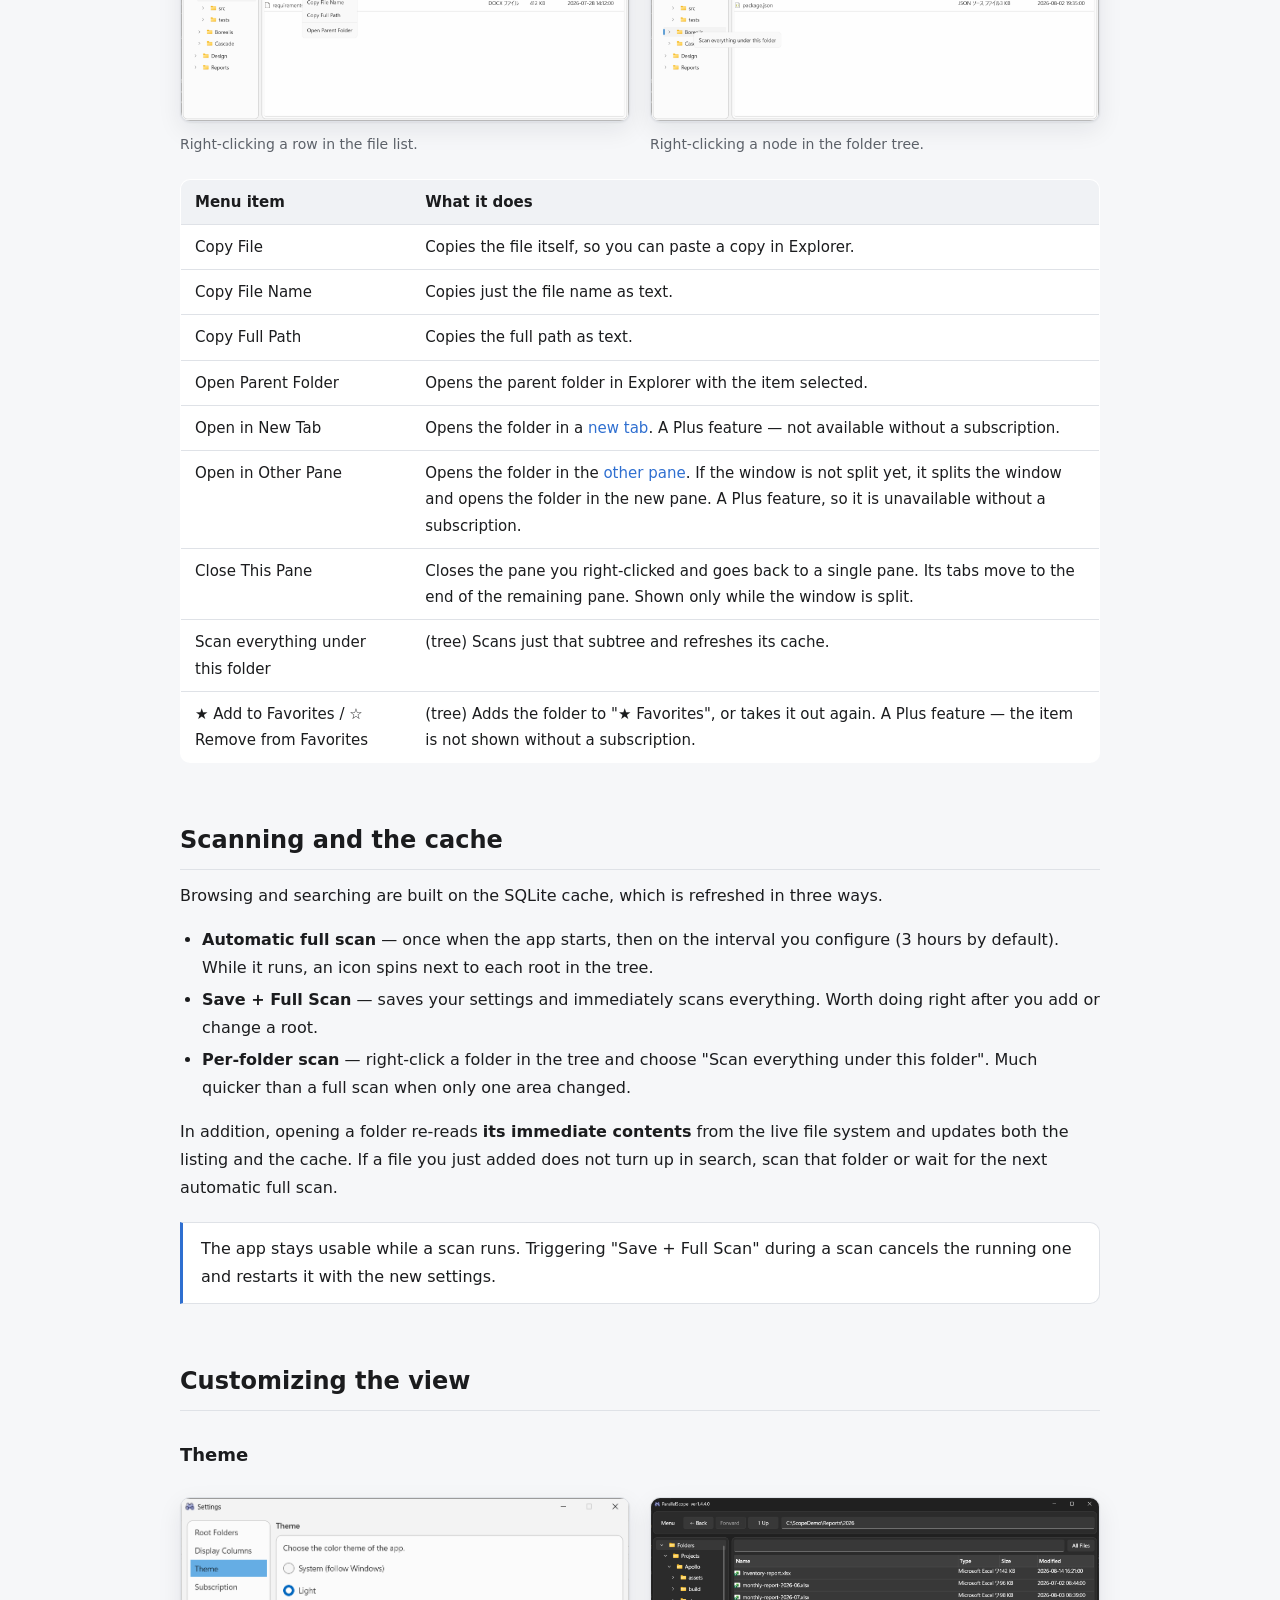
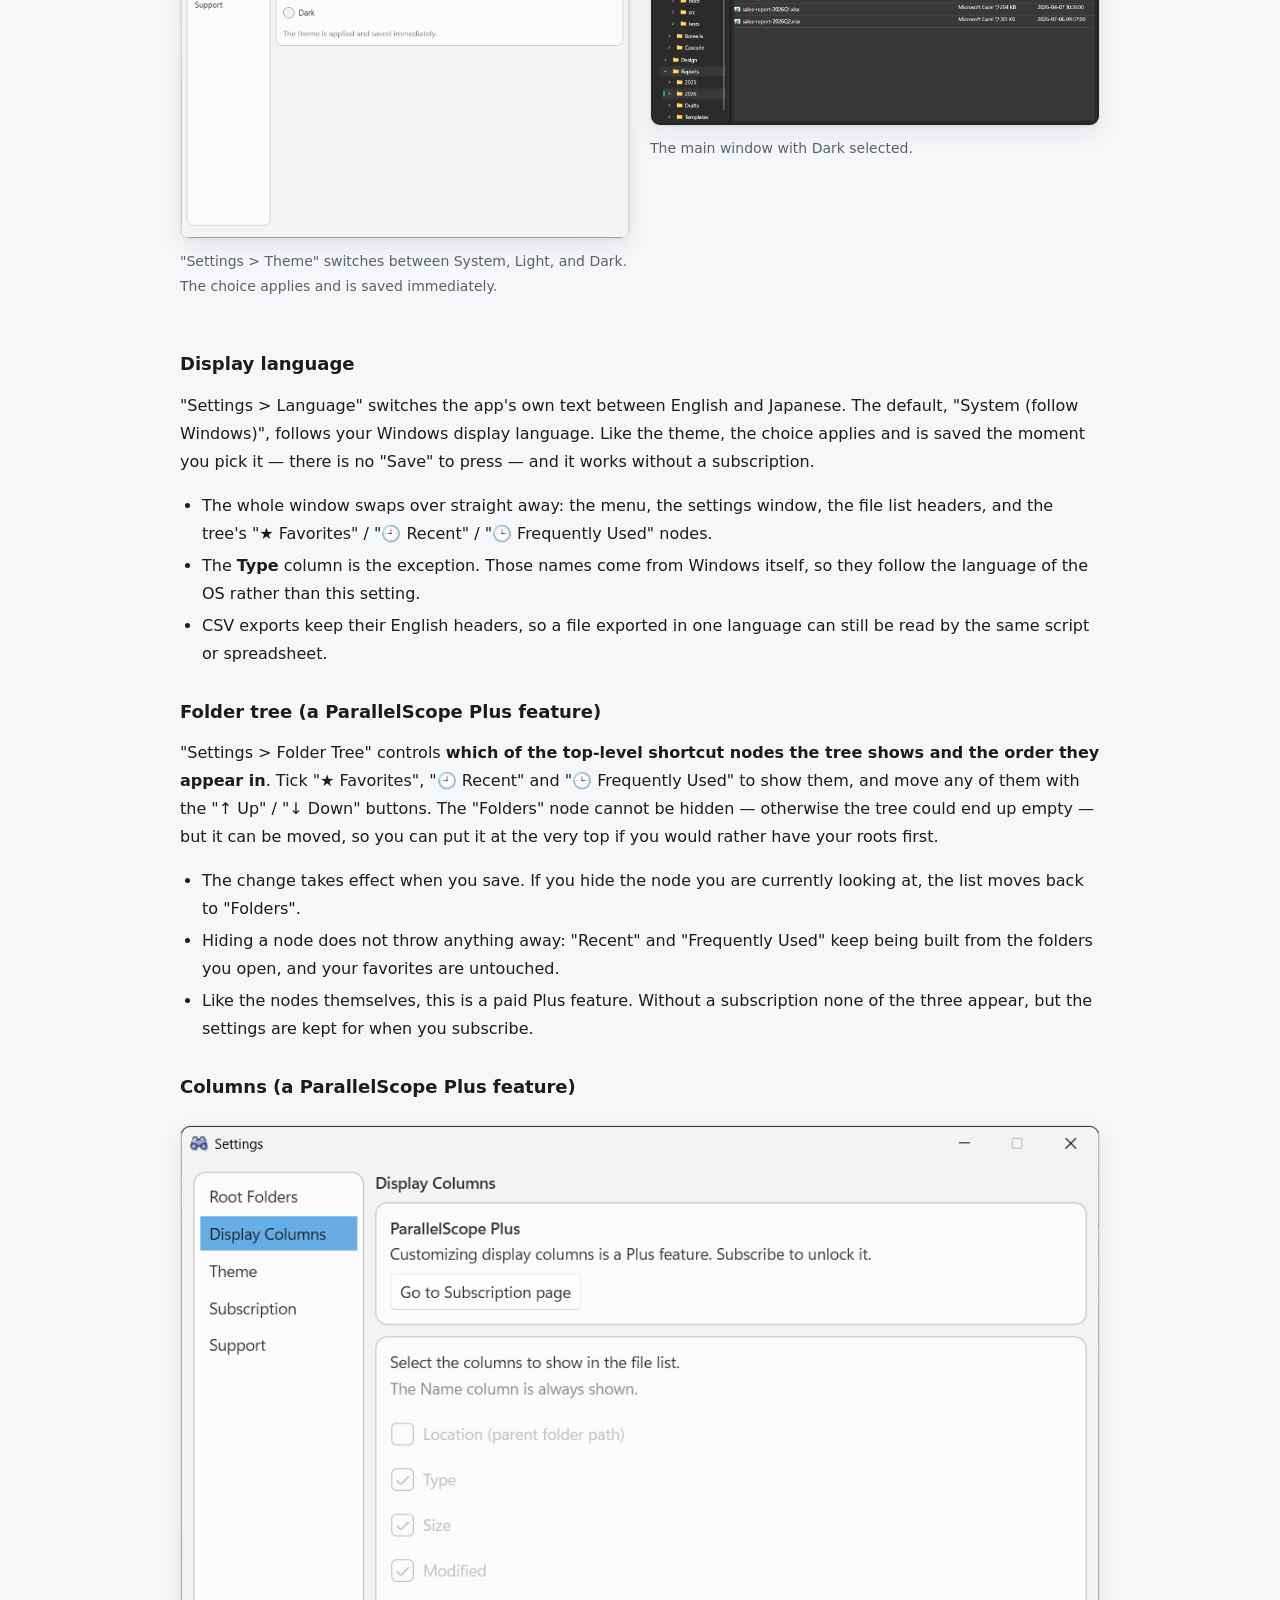
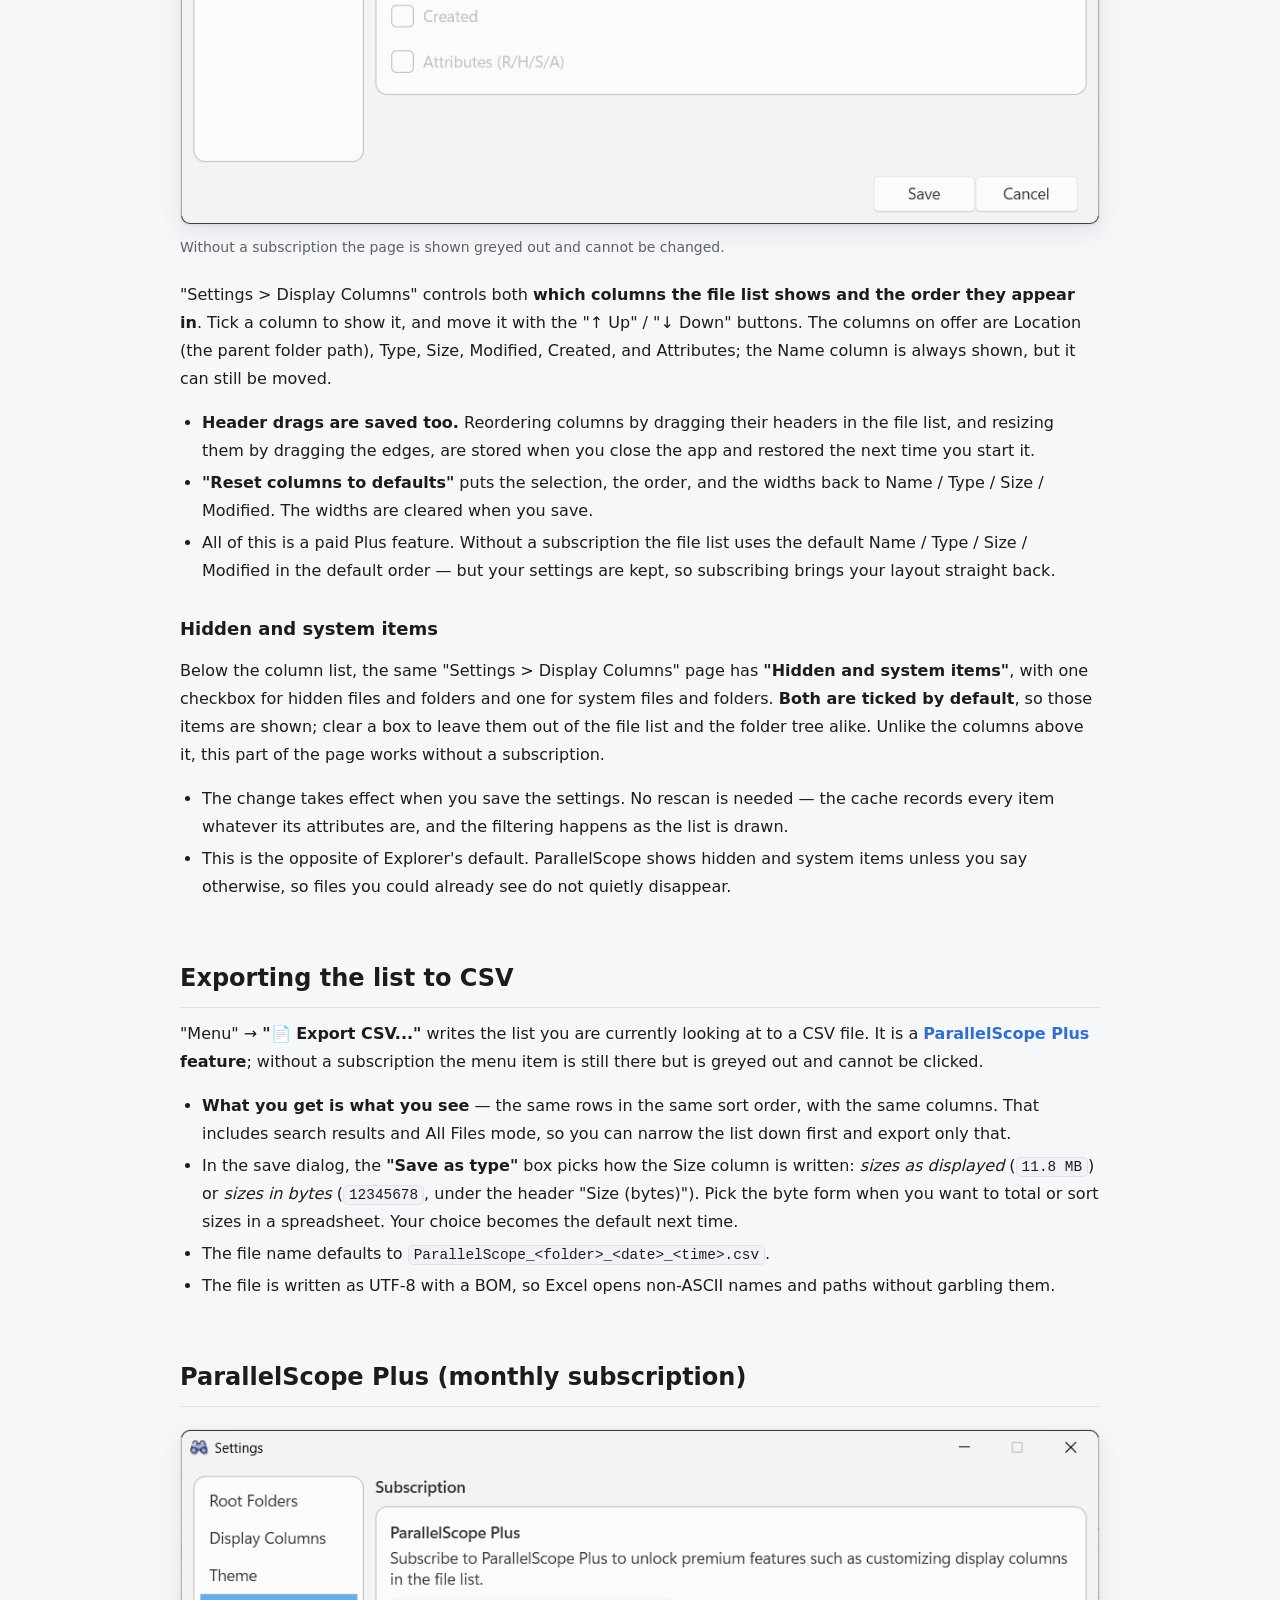
==== commit 582bce46: "説明の追記更新" ====
--- a/docs/index.html
+++ b/docs/index.html
@@ -77,7 +77,7 @@
   </figure>
   <ol class="legend">
     <li><span><strong>Menu</strong> — sits in the title bar, to the left of the app name. It opens the settings window, exports the current list to CSV, and links to this user guide.</span></li>
-    <li><span><strong>← Back / Forward → / ↑ Up</strong> — move through your navigation history, or go to the parent folder.</span></li>
+    <li><span><strong>Navigation buttons</strong> — the arrow buttons move back and forward through your navigation history and go up to the parent folder. Hover over one to see what it does. With a Plus subscription the tab strip shares this row, to the right of the address bar.</span></li>
     <li><span><strong>Address bar</strong> — the full path of the current folder. Type or paste a path and press <kbd>Enter</kbd> to jump there.</span></li>
     <li><span><strong>Search box</strong> — searches under the current folder as you type (incremental search).</span></li>
     <li><span><strong>All Files toggle</strong> — lists every file under the current folder as one flat list.</span></li>
@@ -121,9 +121,9 @@
   <ul>
     <li><strong>Select in the tree</strong> — click a folder on the left and its immediate contents appear on the right. Click <code>&gt;</code> to expand a node; children are loaded at that point.</li>
     <li><strong>Double-click</strong> — double-clicking a folder in the list moves into it; double-clicking a file opens it in the default application.</li>
-    <li><strong>Back / Forward / Up</strong> — navigation history works the way it does in a browser.</li>
-    <li><strong>Address bar</strong> — paste a path and press <kbd>Enter</kbd> to go straight there.</li>
-    <li><strong>Folder tree toggle</strong> — the "☰" button left of "Back" collapses the folder tree so the file list gets the full width, and brings it back. This is a ParallelScope Plus feature; see <a href="#tabs">Tabs and split view</a>.</li>
+    <li><strong>Back / Forward / Up</strong> — the three arrow buttons work the way a browser's do. Hover over one for a tooltip saying which is which.</li>
+    <li><strong>Address bar</strong> — paste a path and press <kbd>Enter</kbd> to go straight there. When the path is too long for the box, hover over it to read the whole thing.</li>
+    <li><strong>Folder tree toggle</strong> — the "☰" button left of the arrows collapses the folder tree so the file list gets the full width, and brings it back. This is a ParallelScope Plus feature; see <a href="#tabs">Tabs and split view</a>.</li>
     <li><strong>Sorting</strong> — click a column header such as "Name", "Size", or "Modified". Sizes and timestamps are compared as raw values rather than as displayed text, so <code>9 KB</code> and <code>12 MB</code> sort correctly.</li>
     <li><strong>Scrolling sideways</strong> — when the columns are wider than the list, a horizontal scroll bar appears at the bottom. <kbd>Shift</kbd> + the mouse wheel scrolls sideways too.</li>
   </ul>
@@ -193,6 +193,31 @@
     <li>Search runs <strong>against the cache</strong>, never by walking the live file system, so it stays fast even on a NAS. The flip side: files added since the last scan are not found until the next one.</li>
     <li>Clear the search box to return to the normal folder listing.</li>
     <li>Excluded folders never appear in results.</li>
+    <li><strong>Results appear in stages.</strong> On a large folder the first couple of thousand rows are shown right away and the rest fill in behind them, so you do not wait for the whole list before you can start reading it.</li>
+    <li>While a search is running the list you are looking at stays on screen, so it does not flash empty on every keystroke.</li>
+  </ul>
+
+  <h3>Regular expression search (a ParallelScope Plus feature)</h3>
+  <p>
+    Turn on <strong>"Treat the search box text as a regular expression"</strong> on the "Settings &gt; Search" page to search with
+    .NET regular expression syntax instead of a plain substring. The switch applies and is saved immediately — it does not go
+    through the "Save" button.
+  </p>
+  <ul>
+    <li>The pattern is matched against the <strong>file or folder name</strong>, not the full path.</li>
+    <li>Uppercase and lowercase are not distinguished, the same as the normal search.</li>
+    <li>While a pattern is still half-typed and not yet valid, no search runs: the list stays as it was and the search box turns red.</li>
+  </ul>
+
+  <h3>Keeping file names in memory (a ParallelScope Plus feature)</h3>
+  <p>
+    Also on the "Settings &gt; Search" page, <strong>"Speed up search by keeping file names in memory"</strong> builds an in-memory
+    index of every cached name. It too applies and is saved immediately.
+  </p>
+  <ul>
+    <li><strong>Searching gets faster</strong> — roughly 400 ms down to roughly 20 ms on a cache of 1.5 million files.</li>
+    <li><strong>Memory use goes up</strong> — roughly 160 MB for those 1.5 million files. Turning the setting off releases it.</li>
+    <li>The index is built in the background and rebuilt after each scan. <strong>Results do not change</strong> — only how quickly they arrive.</li>
   </ul>
 </section>
 
@@ -210,6 +235,7 @@
     <li>This view is also built from the cache, so it reflects the most recent scan.</li>
     <li>Selecting another folder while it is on switches the flat list to that folder.</li>
     <li>Searching while it is on returns files only.</li>
+    <li>The list appears in stages: the first couple of thousand files show up straight away, and the rest follow, so a folder with a very large subtree does not leave you staring at the previous list.</li>
     <li>The on/off state is saved per tab and restored the next time you start the app.</li>
   </ul>
 </section>
@@ -427,6 +453,8 @@
         <li><a href="#favorites">"★ Favorites", "🕘 Recent" and "🕒 Frequently Used"</a> in the folder tree</li>
         <li><a href="#customize">Choosing which top-level tree nodes to show, and in what order</a></li>
         <li><a href="#customize">Customizing the file list columns</a> — which columns, their order, and their widths</li>
+        <li><a href="#search">Regular expression search</a></li>
+        <li><a href="#search">Keeping the file name index in memory</a> to speed up search</li>
         <li><a href="#csv">Exporting the file list to CSV</a></li>
         <li><a href="#tabs">Multiple tabs</a></li>
         <li><a href="#tabs">Split view (two panes)</a></li>
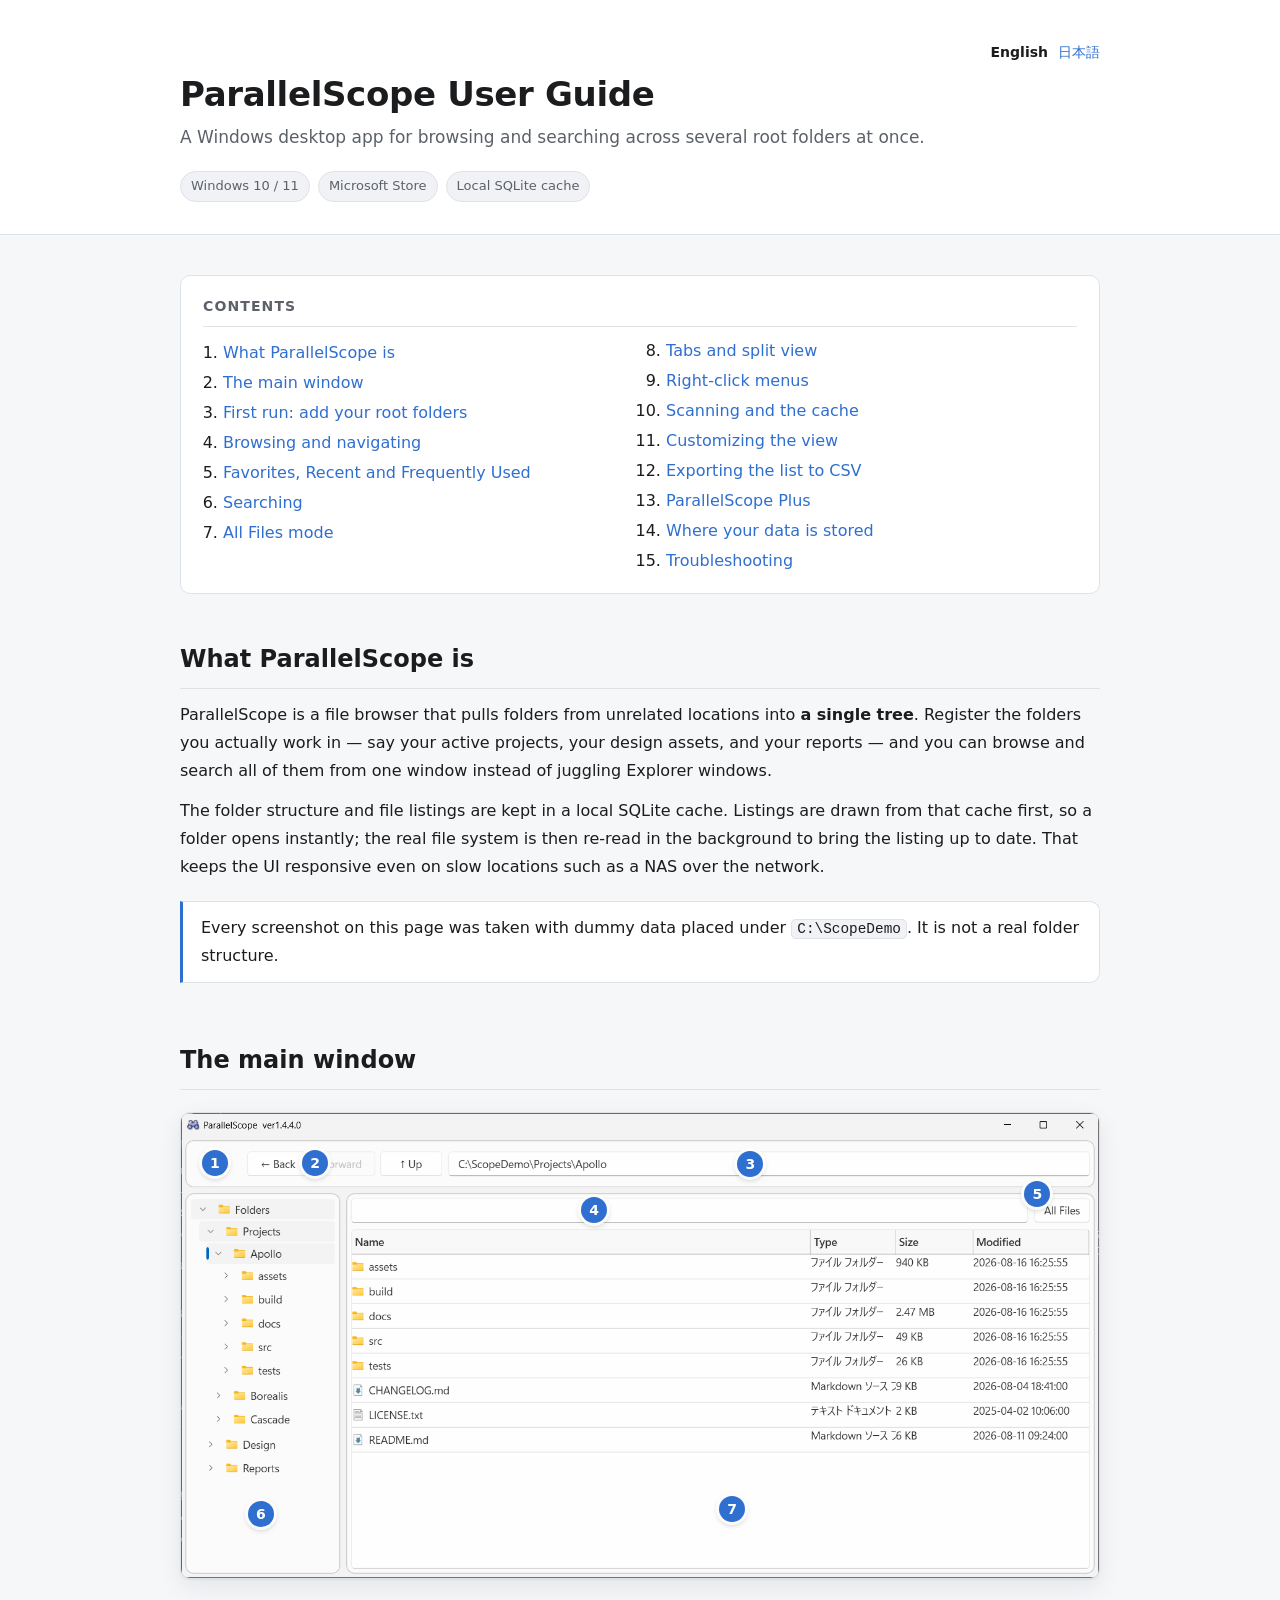
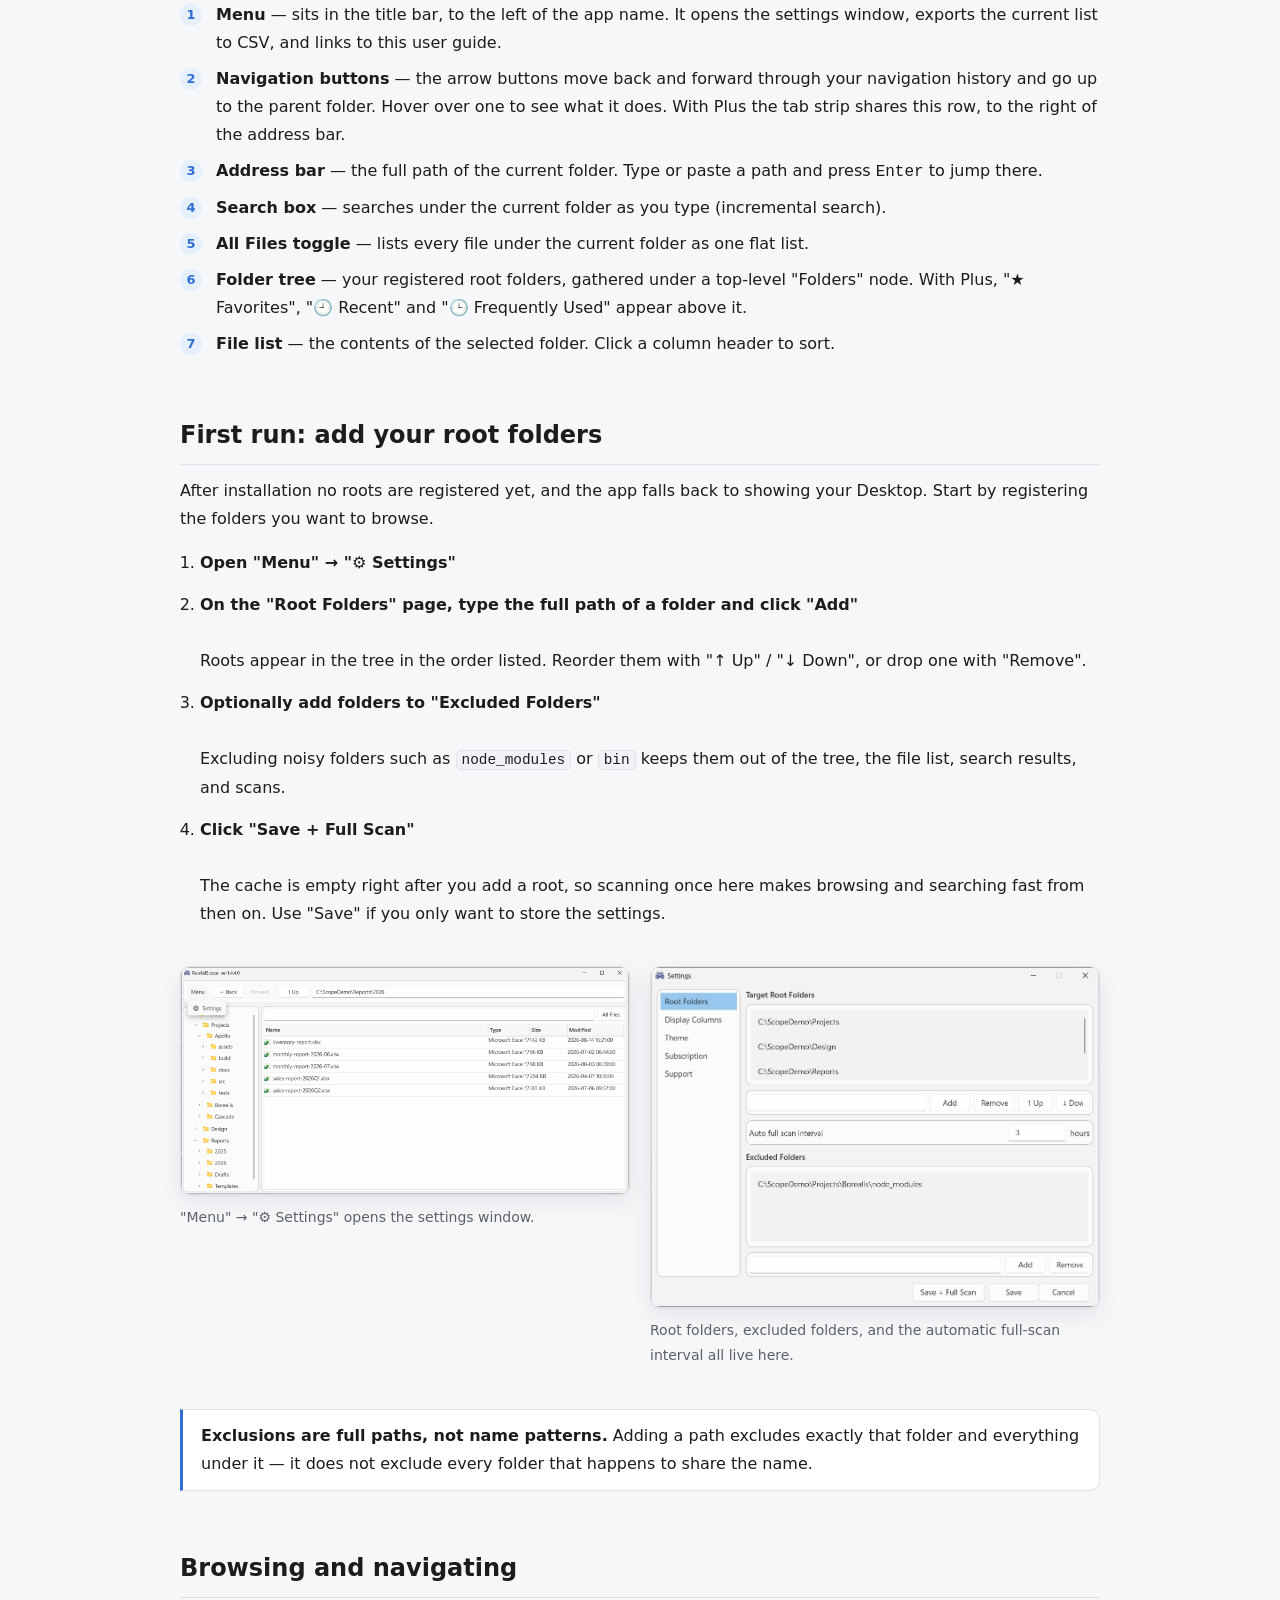
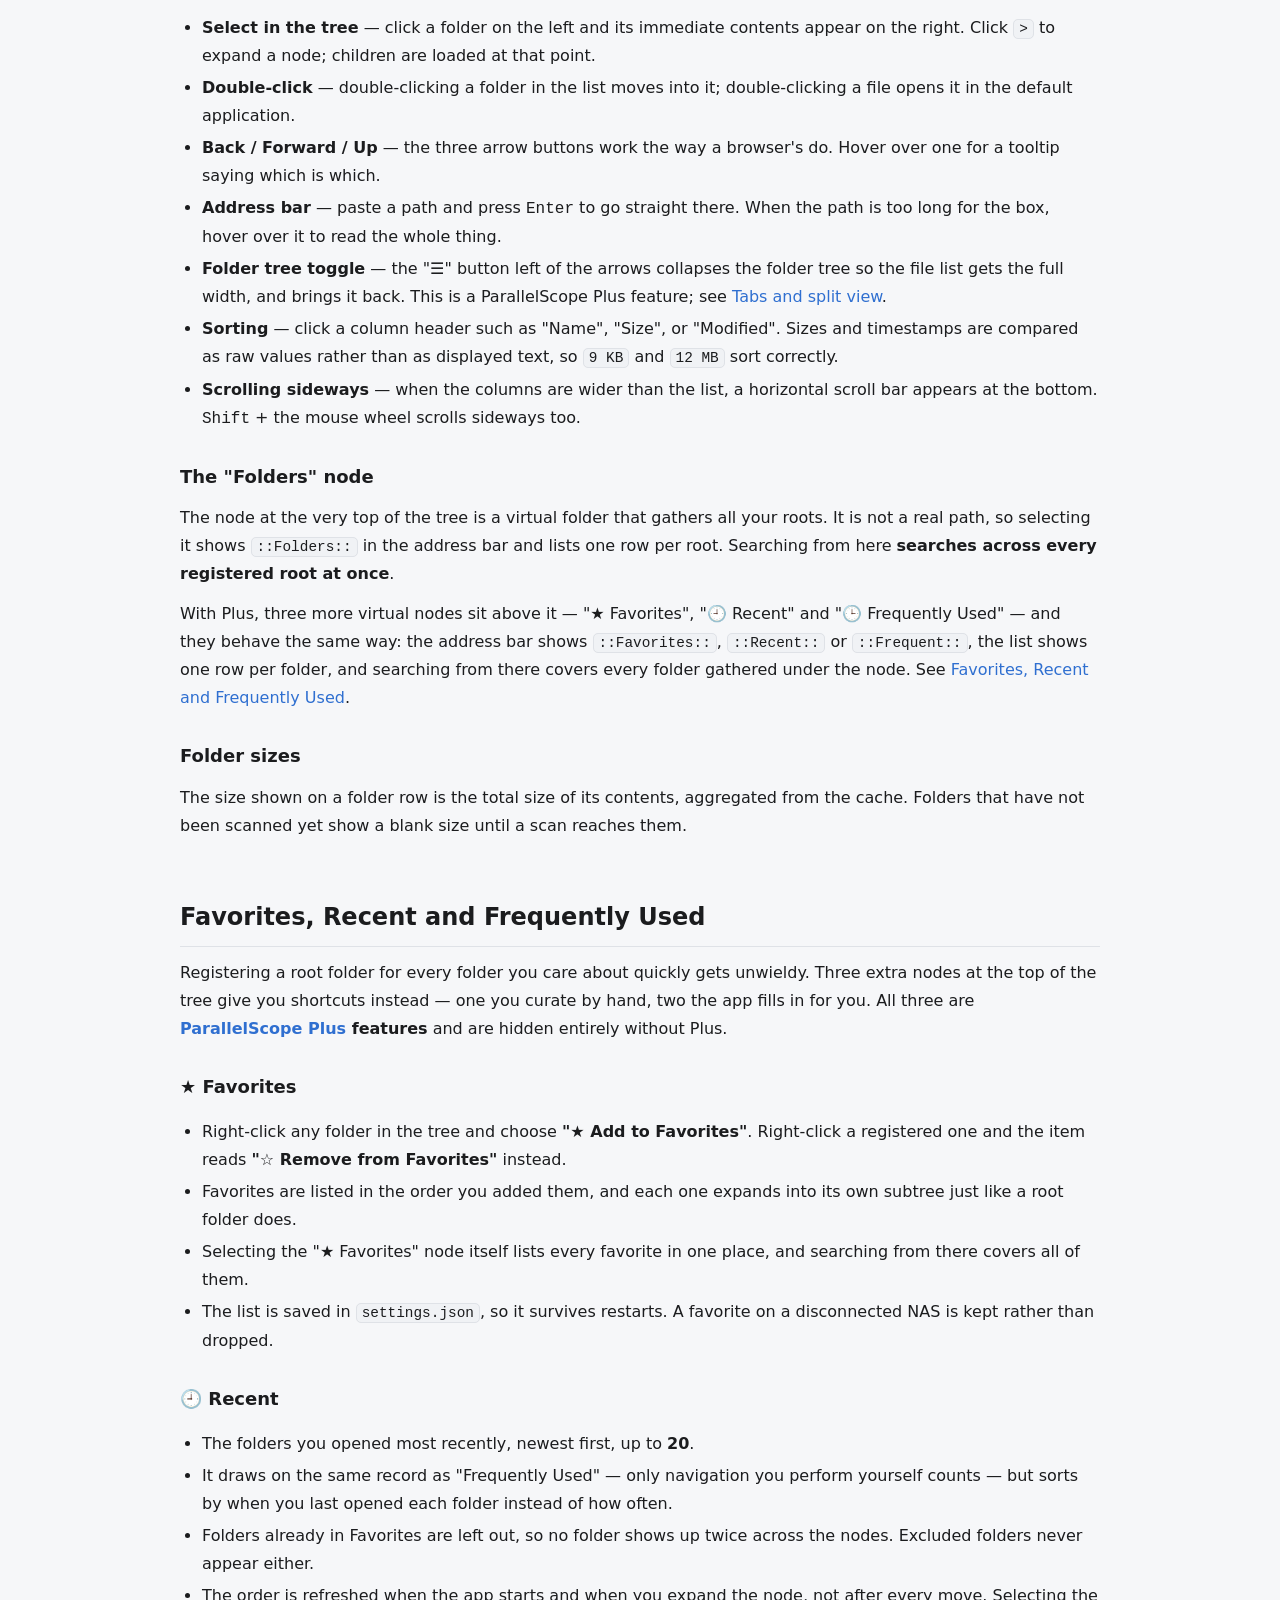
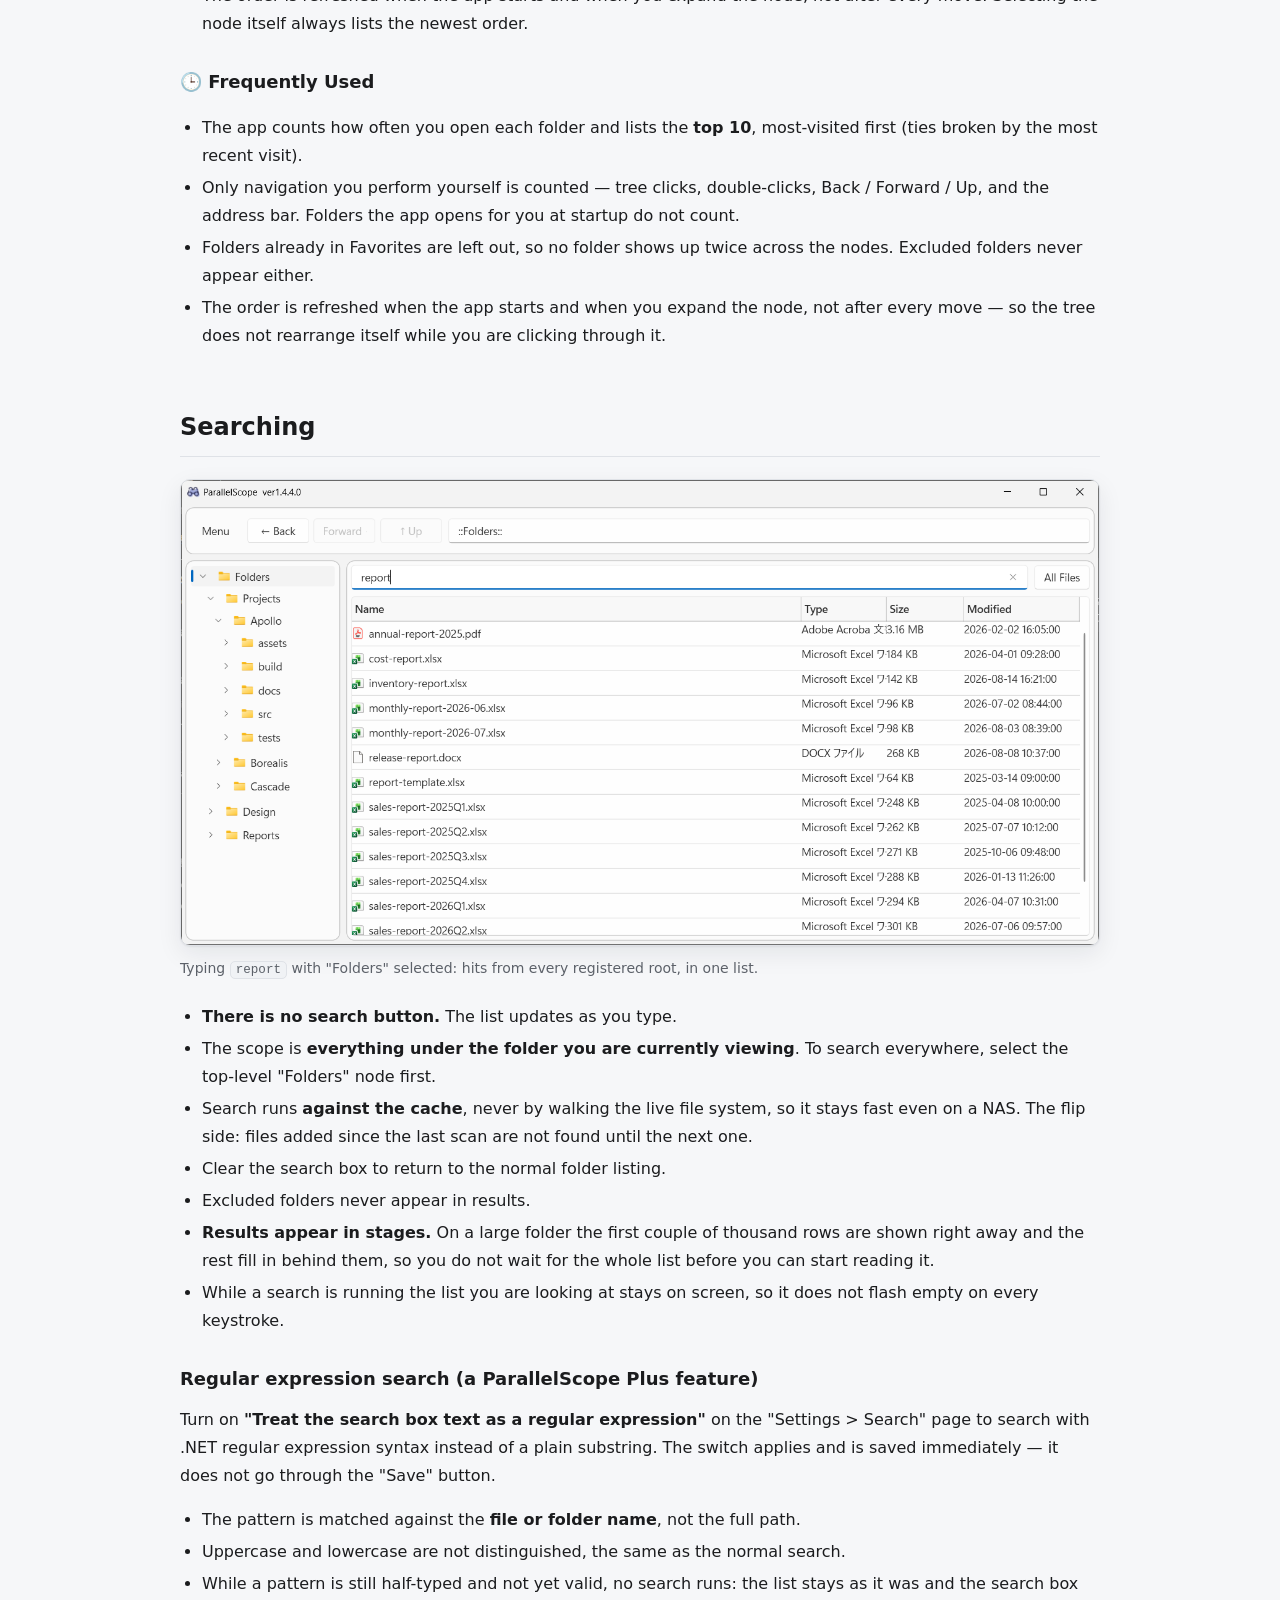
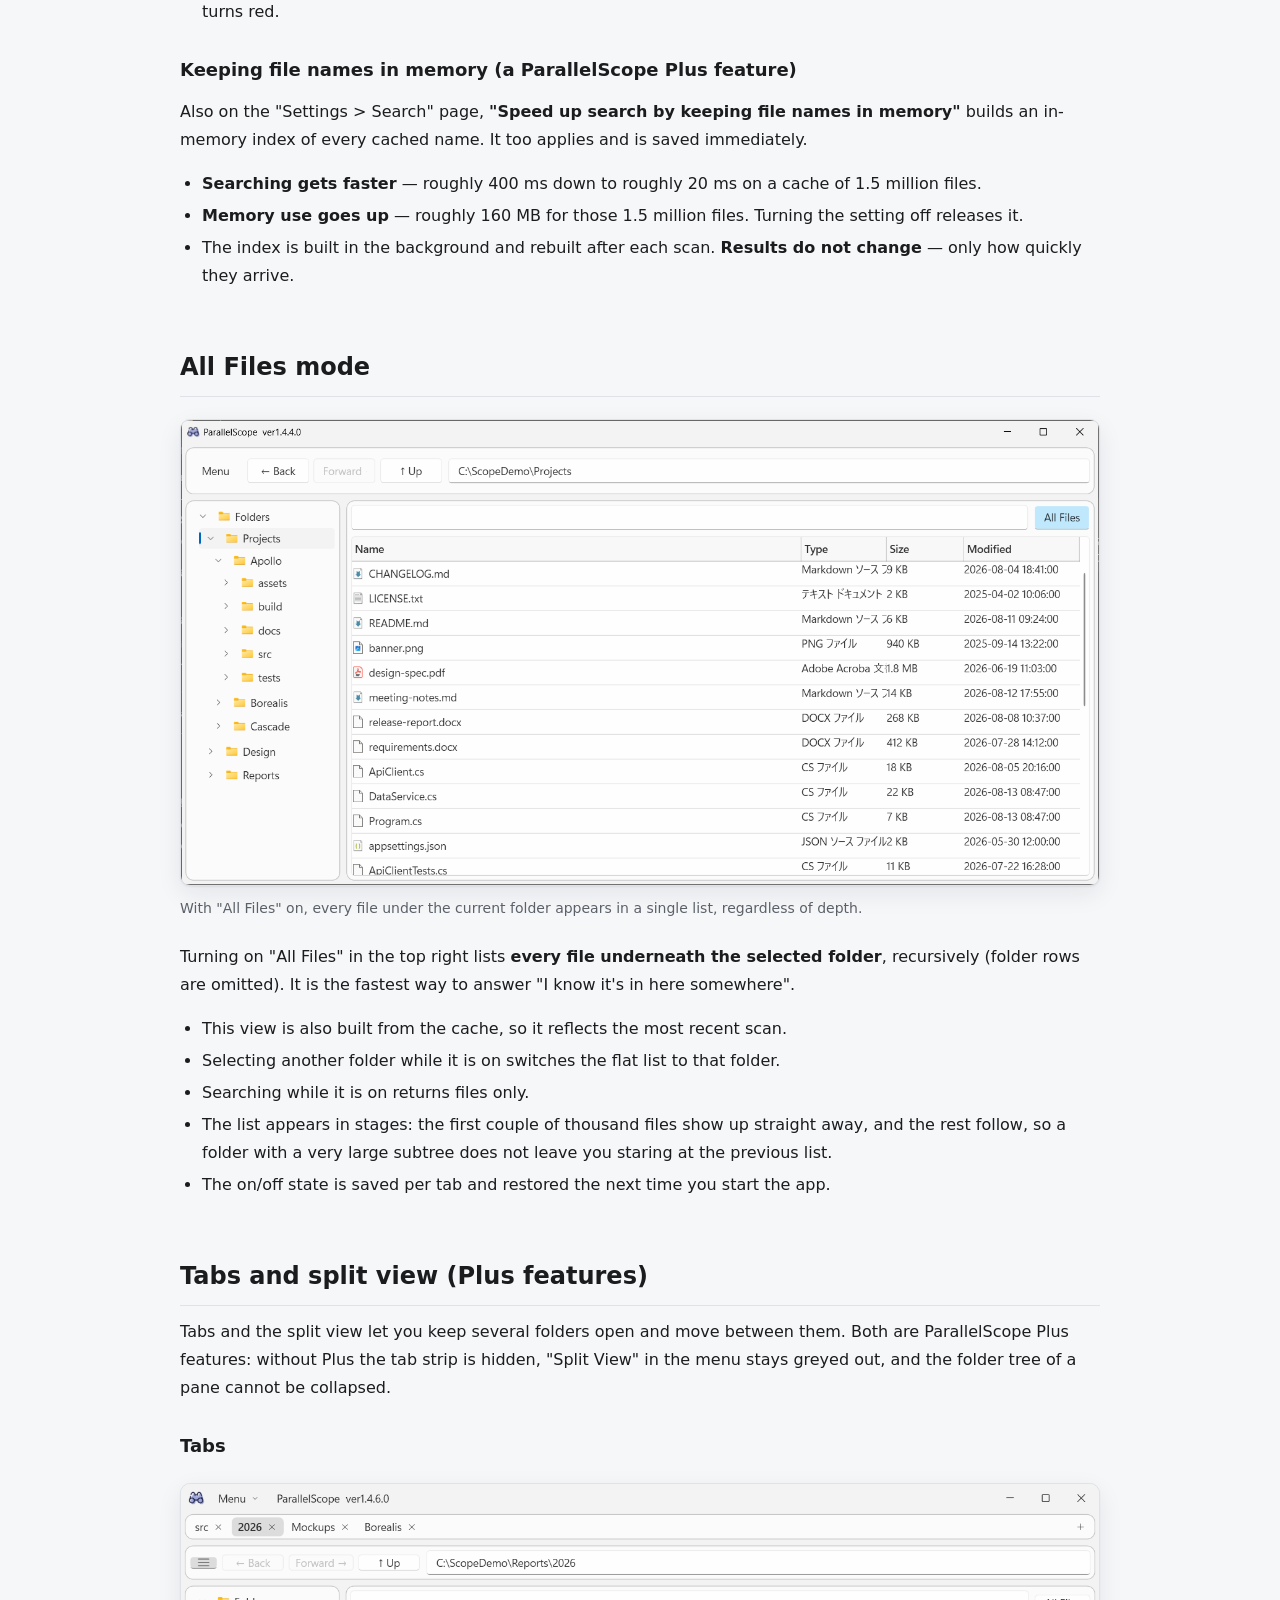
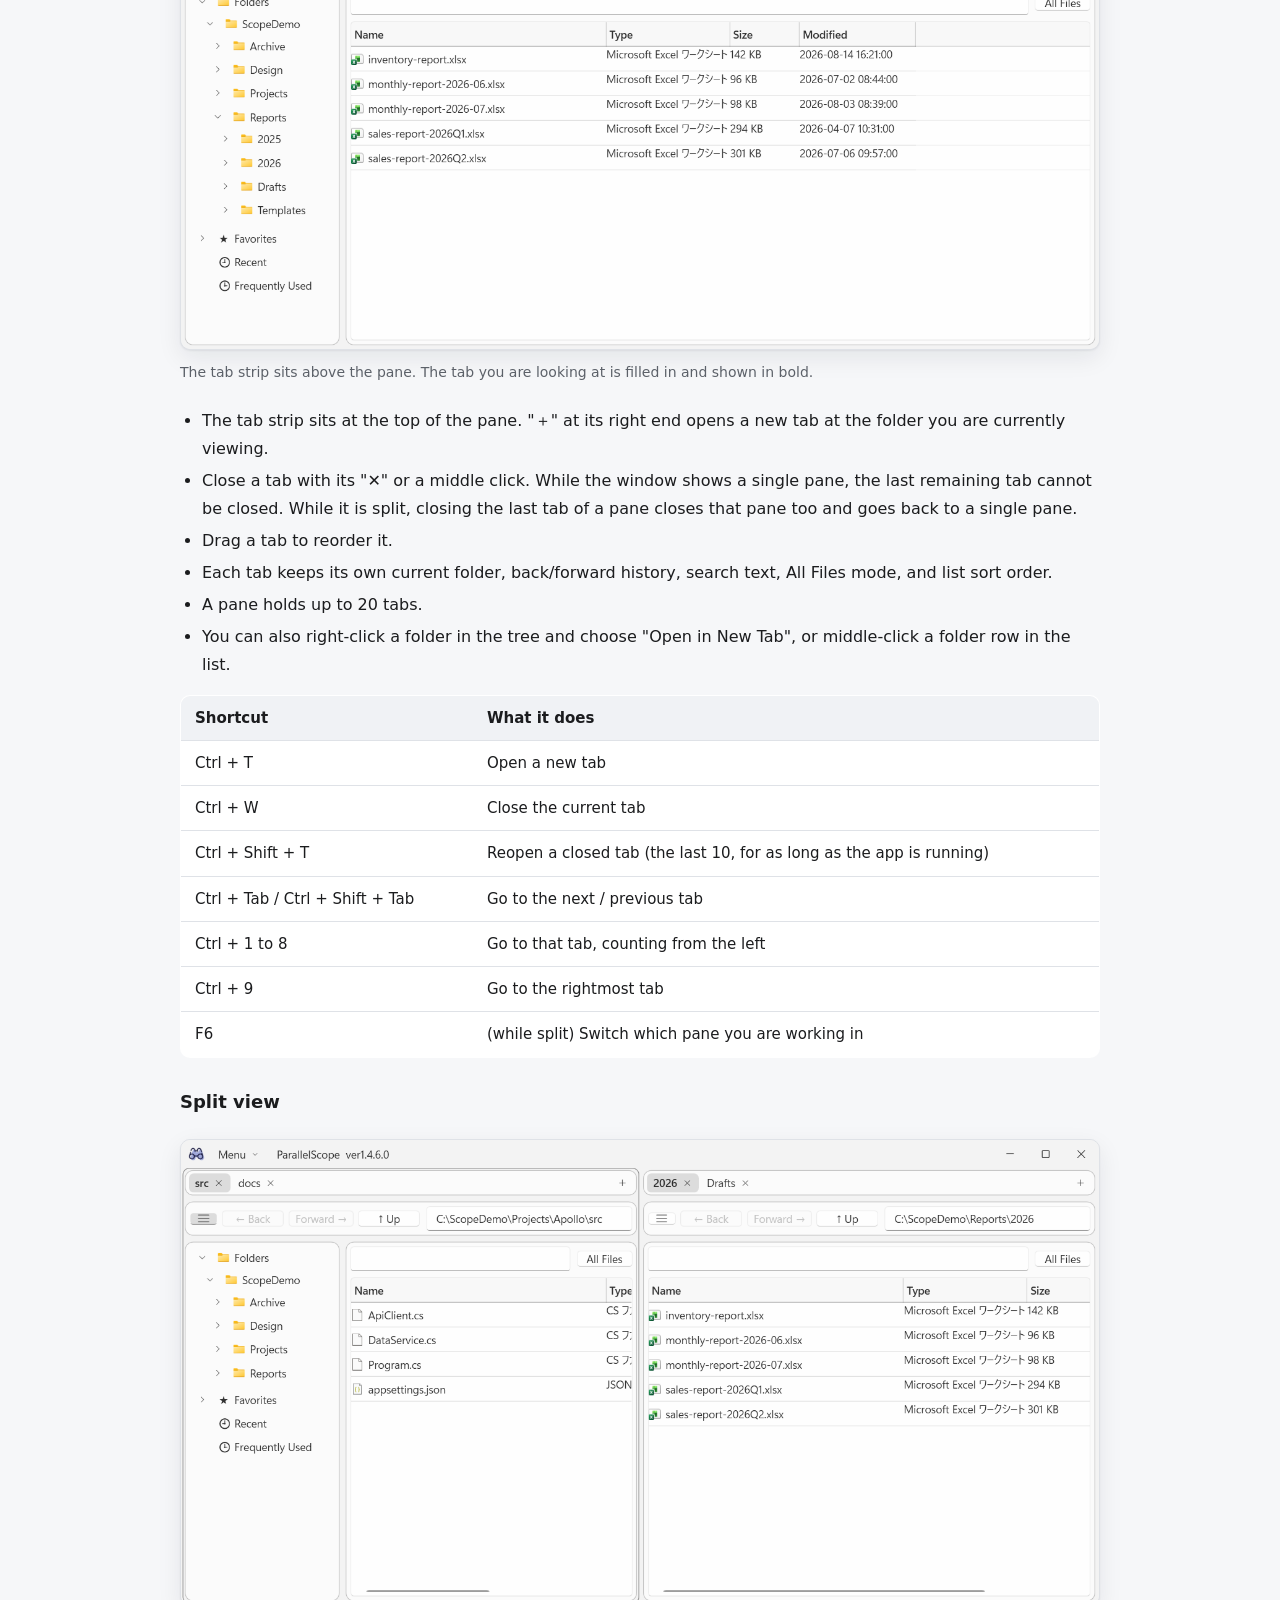
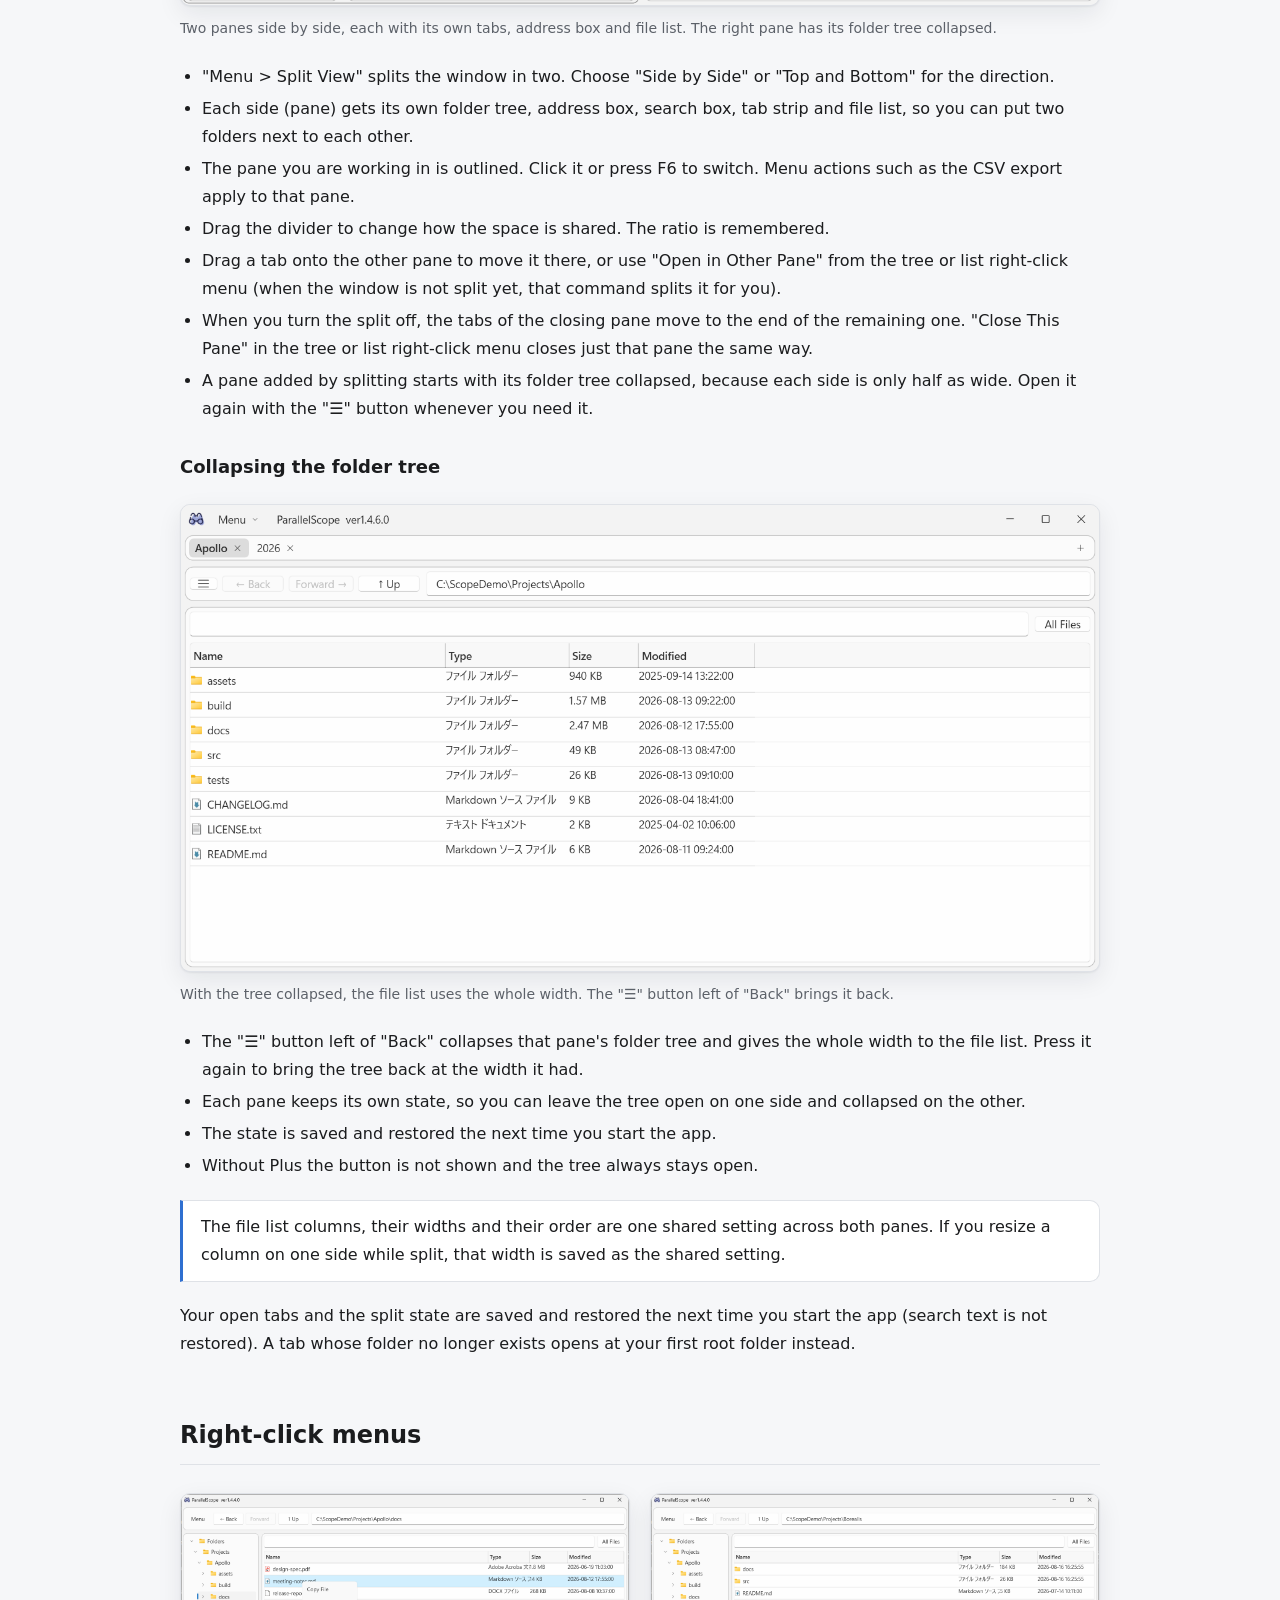
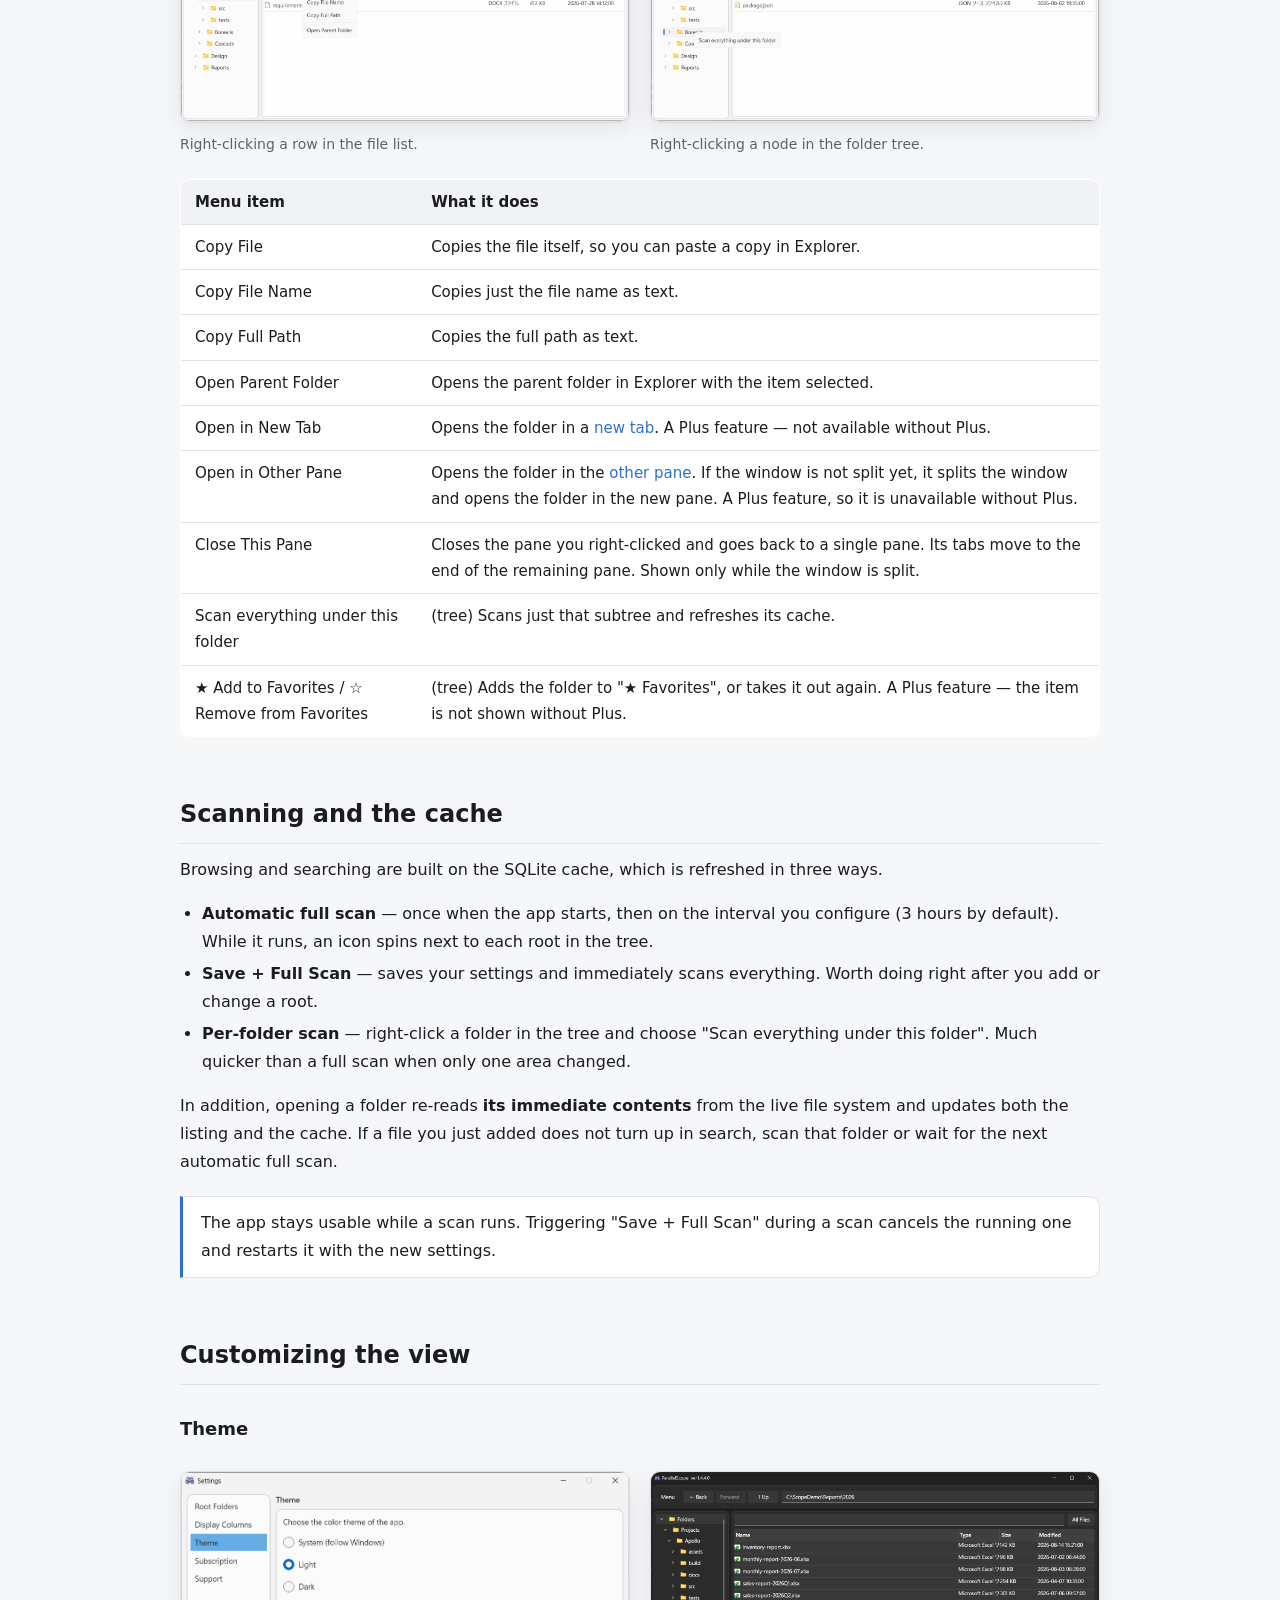
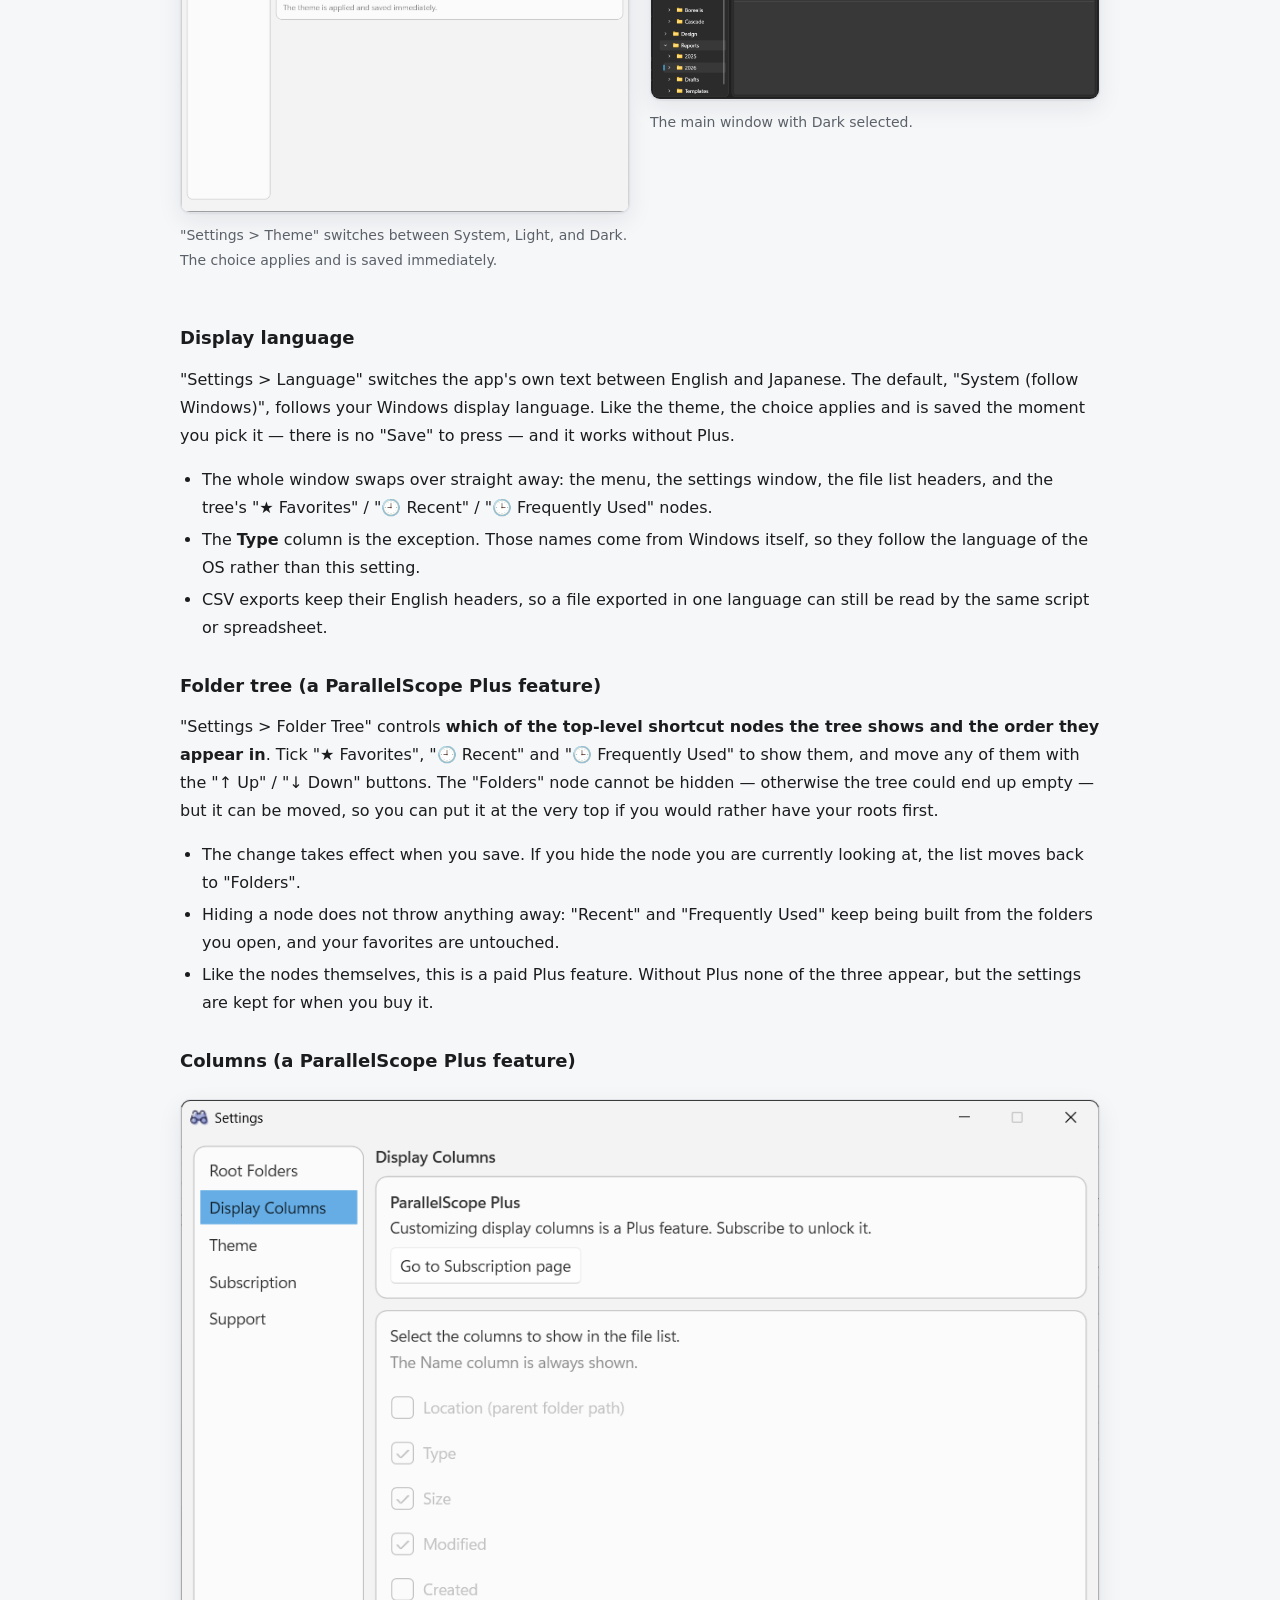
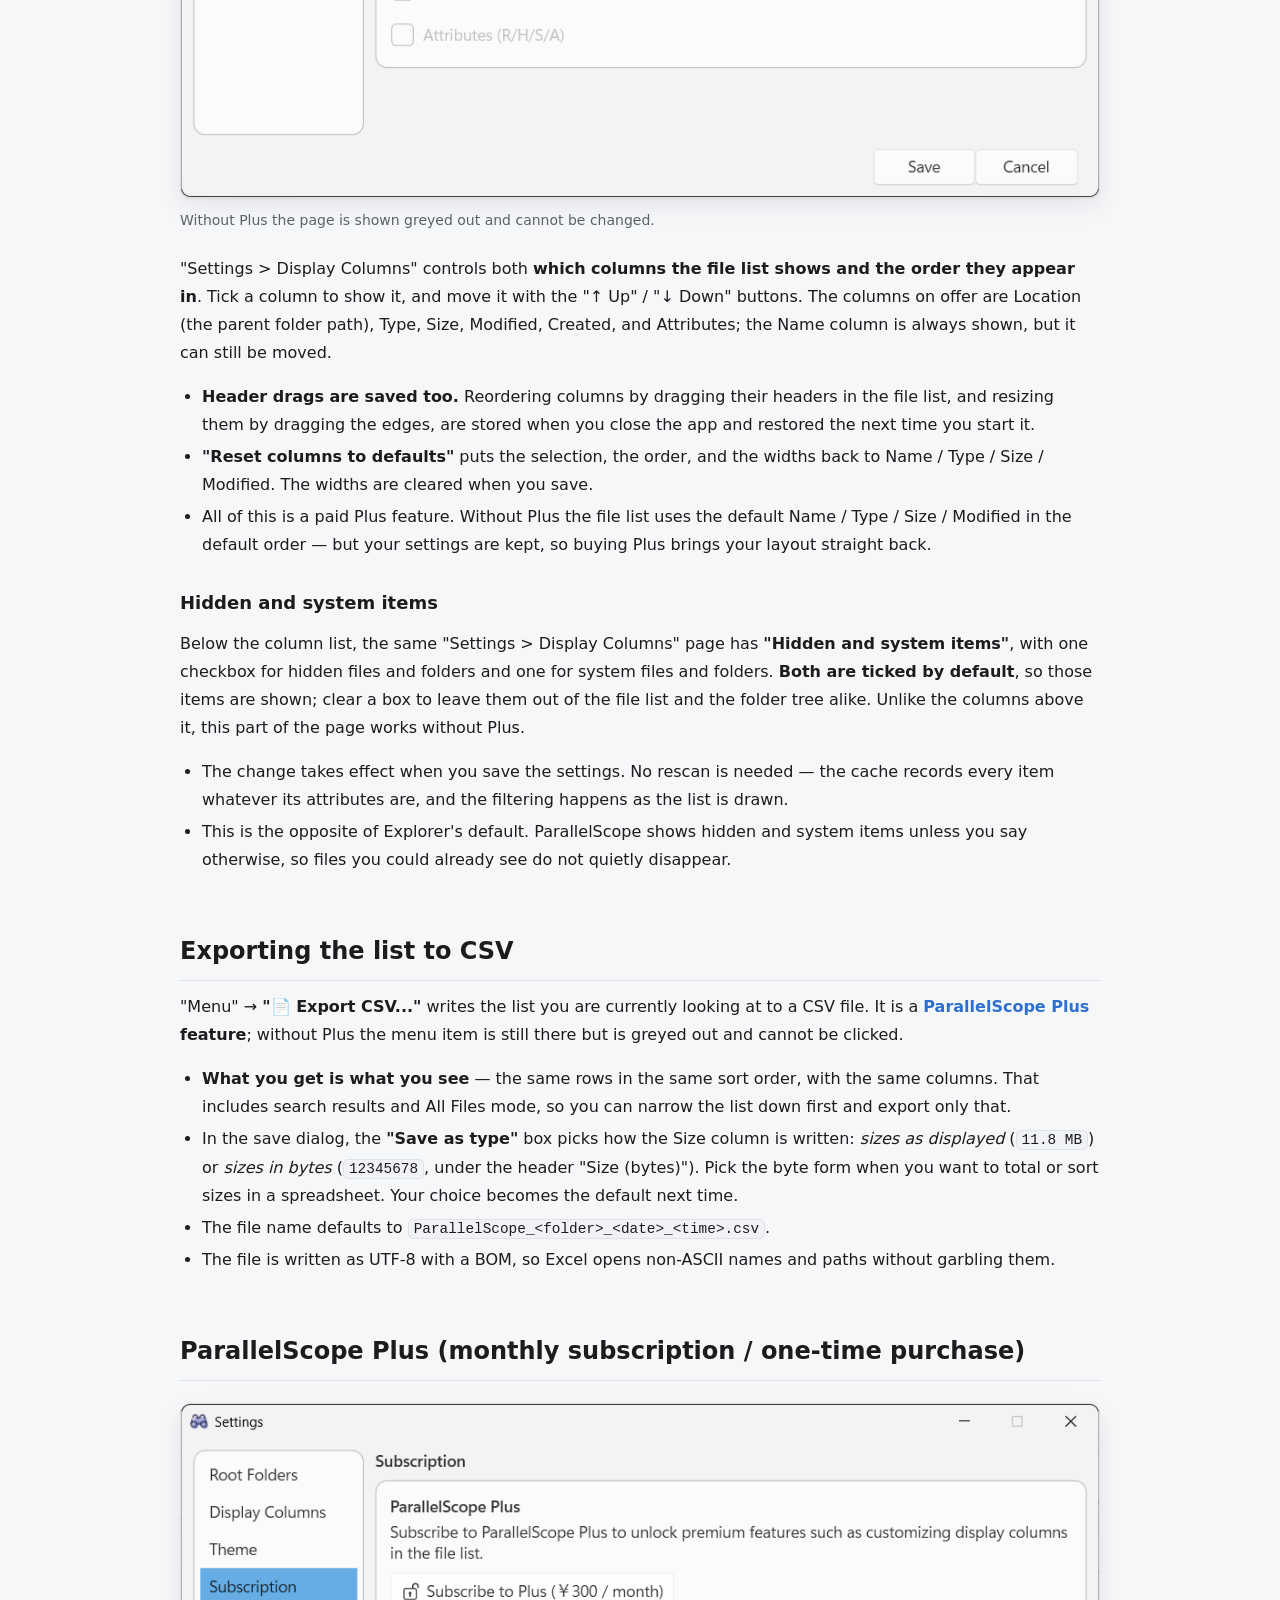
==== commit edc56046: "Plusに買い切り版を追加する Co-Authored-By: Claude Opus 5 <noreply@anthropic.com>" ====
--- a/docs/index.html
+++ b/docs/index.html
@@ -77,11 +77,11 @@
   </figure>
   <ol class="legend">
     <li><span><strong>Menu</strong> — sits in the title bar, to the left of the app name. It opens the settings window, exports the current list to CSV, and links to this user guide.</span></li>
-    <li><span><strong>Navigation buttons</strong> — the arrow buttons move back and forward through your navigation history and go up to the parent folder. Hover over one to see what it does. With a Plus subscription the tab strip shares this row, to the right of the address bar.</span></li>
+    <li><span><strong>Navigation buttons</strong> — the arrow buttons move back and forward through your navigation history and go up to the parent folder. Hover over one to see what it does. With Plus the tab strip shares this row, to the right of the address bar.</span></li>
     <li><span><strong>Address bar</strong> — the full path of the current folder. Type or paste a path and press <kbd>Enter</kbd> to jump there.</span></li>
     <li><span><strong>Search box</strong> — searches under the current folder as you type (incremental search).</span></li>
     <li><span><strong>All Files toggle</strong> — lists every file under the current folder as one flat list.</span></li>
-    <li><span><strong>Folder tree</strong> — your registered root folders, gathered under a top-level "Folders" node. With a Plus subscription, "★ Favorites", "🕘 Recent" and "🕒 Frequently Used" appear above it.</span></li>
+    <li><span><strong>Folder tree</strong> — your registered root folders, gathered under a top-level "Folders" node. With Plus, "★ Favorites", "🕘 Recent" and "🕒 Frequently Used" appear above it.</span></li>
     <li><span><strong>File list</strong> — the contents of the selected folder. Click a column header to sort.</span></li>
   </ol>
 </section>
@@ -135,7 +135,7 @@
     <strong>searches across every registered root at once</strong>.
   </p>
   <p>
-    With a Plus subscription three more virtual nodes sit above it — "★ Favorites", "🕘 Recent" and "🕒 Frequently Used" — and they
+    With Plus, three more virtual nodes sit above it — "★ Favorites", "🕘 Recent" and "🕒 Frequently Used" — and they
     behave the same way: the address bar shows <code>::Favorites::</code>, <code>::Recent::</code> or <code>::Frequent::</code>, the
     list shows one row per folder, and searching from there covers every folder gathered under the node.
     See <a href="#favorites">Favorites, Recent and Frequently Used</a>.
@@ -153,7 +153,7 @@
   <p>
     Registering a root folder for every folder you care about quickly gets unwieldy. Three extra nodes at the top of the tree give
     you shortcuts instead — one you curate by hand, two the app fills in for you. All three are
-    <strong><a href="#plus">ParallelScope Plus</a> features</strong> and are hidden entirely without a subscription.
+    <strong><a href="#plus">ParallelScope Plus</a> features</strong> and are hidden entirely without Plus.
   </p>
 
   <h3>★ Favorites</h3>
@@ -244,7 +244,7 @@
   <h2>Tabs and split view (Plus features)</h2>
   <p>
     Tabs and the split view let you keep several folders open and move between them.
-    Both are ParallelScope Plus features: without a subscription the tab strip is hidden, "Split View" in the menu stays greyed out, and the folder tree of a pane cannot be collapsed.
+    Both are ParallelScope Plus features: without Plus the tab strip is hidden, "Split View" in the menu stays greyed out, and the folder tree of a pane cannot be collapsed.
   </p>
 
   <h3>Tabs</h3>
@@ -299,7 +299,7 @@
     <li>The "☰" button left of "Back" collapses that pane's folder tree and gives the whole width to the file list. Press it again to bring the tree back at the width it had.</li>
     <li>Each pane keeps its own state, so you can leave the tree open on one side and collapsed on the other.</li>
     <li>The state is saved and restored the next time you start the app.</li>
-    <li>Without a Plus subscription the button is not shown and the tree always stays open.</li>
+    <li>Without Plus the button is not shown and the tree always stays open.</li>
   </ul>
   <div class="note">
     <p>The file list columns, their widths and their order are one shared setting across both panes. If you resize a column on one side while split, that width is saved as the shared setting.</p>
@@ -330,11 +330,11 @@
         <tr><td>Copy File Name</td><td>Copies just the file name as text.</td></tr>
         <tr><td>Copy Full Path</td><td>Copies the full path as text.</td></tr>
         <tr><td>Open Parent Folder</td><td>Opens the parent folder in Explorer with the item selected.</td></tr>
-        <tr><td>Open in New Tab</td><td>Opens the folder in a <a href="#tabs">new tab</a>. A Plus feature — not available without a subscription.</td></tr>
-        <tr><td>Open in Other Pane</td><td>Opens the folder in the <a href="#tabs">other pane</a>. If the window is not split yet, it splits the window and opens the folder in the new pane. A Plus feature, so it is unavailable without a subscription.</td></tr>
+        <tr><td>Open in New Tab</td><td>Opens the folder in a <a href="#tabs">new tab</a>. A Plus feature — not available without Plus.</td></tr>
+        <tr><td>Open in Other Pane</td><td>Opens the folder in the <a href="#tabs">other pane</a>. If the window is not split yet, it splits the window and opens the folder in the new pane. A Plus feature, so it is unavailable without Plus.</td></tr>
         <tr><td>Close This Pane</td><td>Closes the pane you right-clicked and goes back to a single pane. Its tabs move to the end of the remaining pane. Shown only while the window is split.</td></tr>
         <tr><td>Scan everything under this folder</td><td>(tree) Scans just that subtree and refreshes its cache.</td></tr>
-        <tr><td>★ Add to Favorites / ☆ Remove from Favorites</td><td>(tree) Adds the folder to "★ Favorites", or takes it out again. A Plus feature — the item is not shown without a subscription.</td></tr>
+        <tr><td>★ Add to Favorites / ☆ Remove from Favorites</td><td>(tree) Adds the folder to "★ Favorites", or takes it out again. A Plus feature — the item is not shown without Plus.</td></tr>
       </tbody>
     </table>
   </div>
@@ -376,7 +376,7 @@
   <p>
     "Settings &gt; Language" switches the app's own text between English and Japanese. The default, "System (follow Windows)",
     follows your Windows display language. Like the theme, the choice applies and is saved the moment you pick it — there is no
-    "Save" to press — and it works without a subscription.
+    "Save" to press — and it works without Plus.
   </p>
   <ul>
     <li>The whole window swaps over straight away: the menu, the settings window, the file list headers, and the tree's "★ Favorites" / "🕘 Recent" / "🕒 Frequently Used" nodes.</li>
@@ -394,13 +394,13 @@
   <ul>
     <li>The change takes effect when you save. If you hide the node you are currently looking at, the list moves back to "Folders".</li>
     <li>Hiding a node does not throw anything away: "Recent" and "Frequently Used" keep being built from the folders you open, and your favorites are untouched.</li>
-    <li>Like the nodes themselves, this is a paid Plus feature. Without a subscription none of the three appear, but the settings are kept for when you subscribe.</li>
+    <li>Like the nodes themselves, this is a paid Plus feature. Without Plus none of the three appear, but the settings are kept for when you buy it.</li>
   </ul>
 
   <h3>Columns (a ParallelScope Plus feature)</h3>
   <figure>
     <a href="images/07-settings-columns.png"><img src="images/07-settings-columns.png" alt="The Display Columns page of the settings window"></a>
-    <figcaption>Without a subscription the page is shown greyed out and cannot be changed.</figcaption>
+    <figcaption>Without Plus the page is shown greyed out and cannot be changed.</figcaption>
   </figure>
   <p>
     "Settings &gt; Display Columns" controls both <strong>which columns the file list shows and the order they appear in</strong>.
@@ -410,7 +410,7 @@
   <ul>
     <li><strong>Header drags are saved too.</strong> Reordering columns by dragging their headers in the file list, and resizing them by dragging the edges, are stored when you close the app and restored the next time you start it.</li>
     <li><strong>"Reset columns to defaults"</strong> puts the selection, the order, and the widths back to Name / Type / Size / Modified. The widths are cleared when you save.</li>
-    <li>All of this is a paid Plus feature. Without a subscription the file list uses the default Name / Type / Size / Modified in the default order — but your settings are kept, so subscribing brings your layout straight back.</li>
+    <li>All of this is a paid Plus feature. Without Plus the file list uses the default Name / Type / Size / Modified in the default order — but your settings are kept, so buying Plus brings your layout straight back.</li>
   </ul>
 
   <h3>Hidden and system items</h3>
@@ -418,7 +418,7 @@
     Below the column list, the same "Settings &gt; Display Columns" page has <strong>"Hidden and system items"</strong>, with one
     checkbox for hidden files and folders and one for system files and folders. <strong>Both are ticked by default</strong>, so
     those items are shown; clear a box to leave them out of the file list and the folder tree alike. Unlike the columns above it,
-    this part of the page works without a subscription.
+    this part of the page works without Plus.
   </p>
   <ul>
     <li>The change takes effect when you save the settings. No rescan is needed — the cache records every item whatever its attributes are, and the filtering happens as the list is drawn.</li>
@@ -430,7 +430,7 @@
   <h2>Exporting the list to CSV</h2>
   <p>
     "Menu" → <strong>"📄 Export CSV..."</strong> writes the list you are currently looking at to a CSV file. It is a
-    <strong><a href="#plus">ParallelScope Plus</a> feature</strong>; without a subscription the menu item is still there but is
+    <strong><a href="#plus">ParallelScope Plus</a> feature</strong>; without Plus the menu item is still there but is
     greyed out and cannot be clicked.
   </p>
   <ul>
@@ -442,10 +442,10 @@
 </section>
 
 <section id="plus">
-  <h2>ParallelScope Plus (monthly subscription)</h2>
-  <figure>
-    <a href="images/10-settings-subscription.png"><img src="images/10-settings-subscription.png" alt="The Subscription page of the settings window"></a>
-    <figcaption>"Settings &gt; Subscription" is where subscribing and cancelling start.</figcaption>
+  <h2>ParallelScope Plus (monthly subscription / one-time purchase)</h2>
+  <figure>
+    <a href="images/10-settings-subscription.png"><img src="images/10-settings-subscription.png" alt="The Plus page of the settings window"></a>
+    <figcaption>"Settings &gt; Plus" is where buying (monthly or one-time) and cancelling start.</figcaption>
   </figure>
   <ul>
     <li>The Plus features today are:
@@ -461,8 +461,9 @@
         <li><a href="#tabs">Collapsing the folder tree of a pane</a></li>
       </ul>
       Everything else is free.</li>
-    <li>Purchase, billing, and cancellation are handled entirely by the Microsoft Store. "Manage / Cancel subscription" opens the subscriptions page of your Microsoft account.</li>
-    <li>The subscription state is checked against your Microsoft Store license, so this only applies to the Microsoft Store build.</li>
+    <li>Plus comes as a monthly subscription and as a one-time purchase, and <strong>both unlock exactly the same features</strong>. There is no need to buy both: while you own either one, the other purchase button is hidden.</li>
+    <li>Purchase, billing, and cancellation are handled entirely by the Microsoft Store. "Manage / Cancel subscription" opens the subscriptions page of your Microsoft account (a one-time purchase has nothing to cancel, so that link is hidden once you own it).</li>
+    <li>The license state is checked against your Microsoft Store license, so this only applies to the Microsoft Store build.</li>
   </ul>
 </section>
 
@@ -503,16 +504,16 @@
   <p>Folder totals are aggregated from scanned cache entries, so folders that have not been scanned yet show a blank size.</p>
 
   <h3>I want different columns</h3>
-  <p>Adding, removing, and reordering columns is a Plus feature. "Settings &gt; Display Columns" links through to the subscription page.</p>
+  <p>Adding, removing, and reordering columns is a Plus feature. "Settings &gt; Display Columns" links through to the Plus page.</p>
 
   <h3>My column widths went back to the defaults</h3>
-  <p>Widths and the header order are written out when the app closes, so a forced shutdown loses the last change. They are also ignored while you have no Plus subscription — the saved layout returns once it is active again.</p>
+  <p>Widths and the header order are written out when the app closes, so a forced shutdown loses the last change. They are also ignored while you do not have Plus — the saved layout returns once it is active again.</p>
 
   <h3>There is no tab strip, and "Split View" is greyed out</h3>
-  <p><a href="#tabs">Tabs and the split view</a> are ParallelScope Plus features; they appear once you subscribe. A saved tab layout is left untouched while you are not subscribed, so subscribing brings it back.</p>
+  <p><a href="#tabs">Tabs and the split view</a> are ParallelScope Plus features; they appear once you buy Plus. A saved tab layout is left untouched while you do not have Plus, so buying it brings the layout back.</p>
 
   <h3>"Favorites", "Recent" and "Frequently Used" are missing from the tree</h3>
-  <p>All three are Plus features. They appear as soon as the subscription is confirmed, which can take a moment after the app starts.</p>
+  <p>All three are Plus features. They appear as soon as the Plus license is confirmed, which can take a moment after the app starts.</p>
 
   <h3>A folder I just opened is not in "Recent"</h3>
   <p>The node is re-sorted when the app starts and when you expand it, not after every move, so the tree does not rearrange itself while you are clicking through it. Collapse and expand it to bring it up to date — or select the node itself, which always lists the newest order. Folders already in "★ Favorites" are deliberately left out.</p>
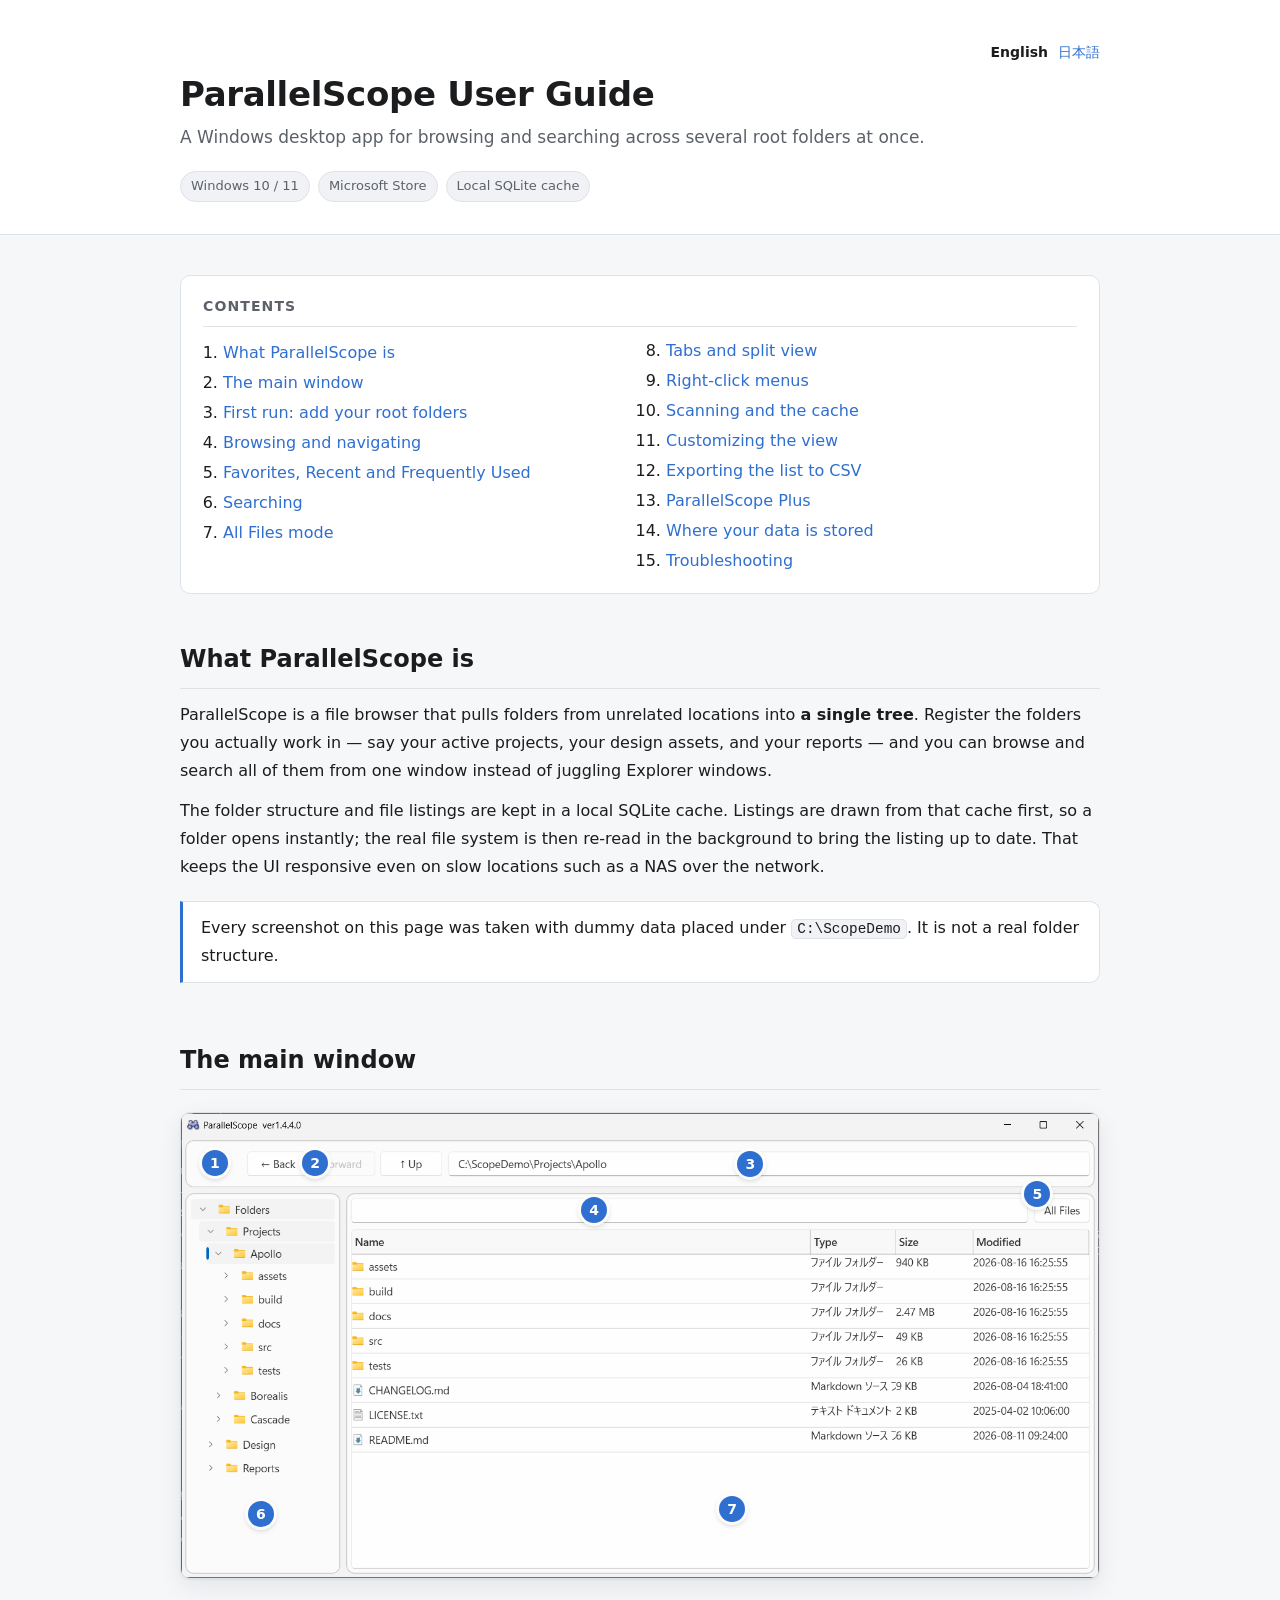
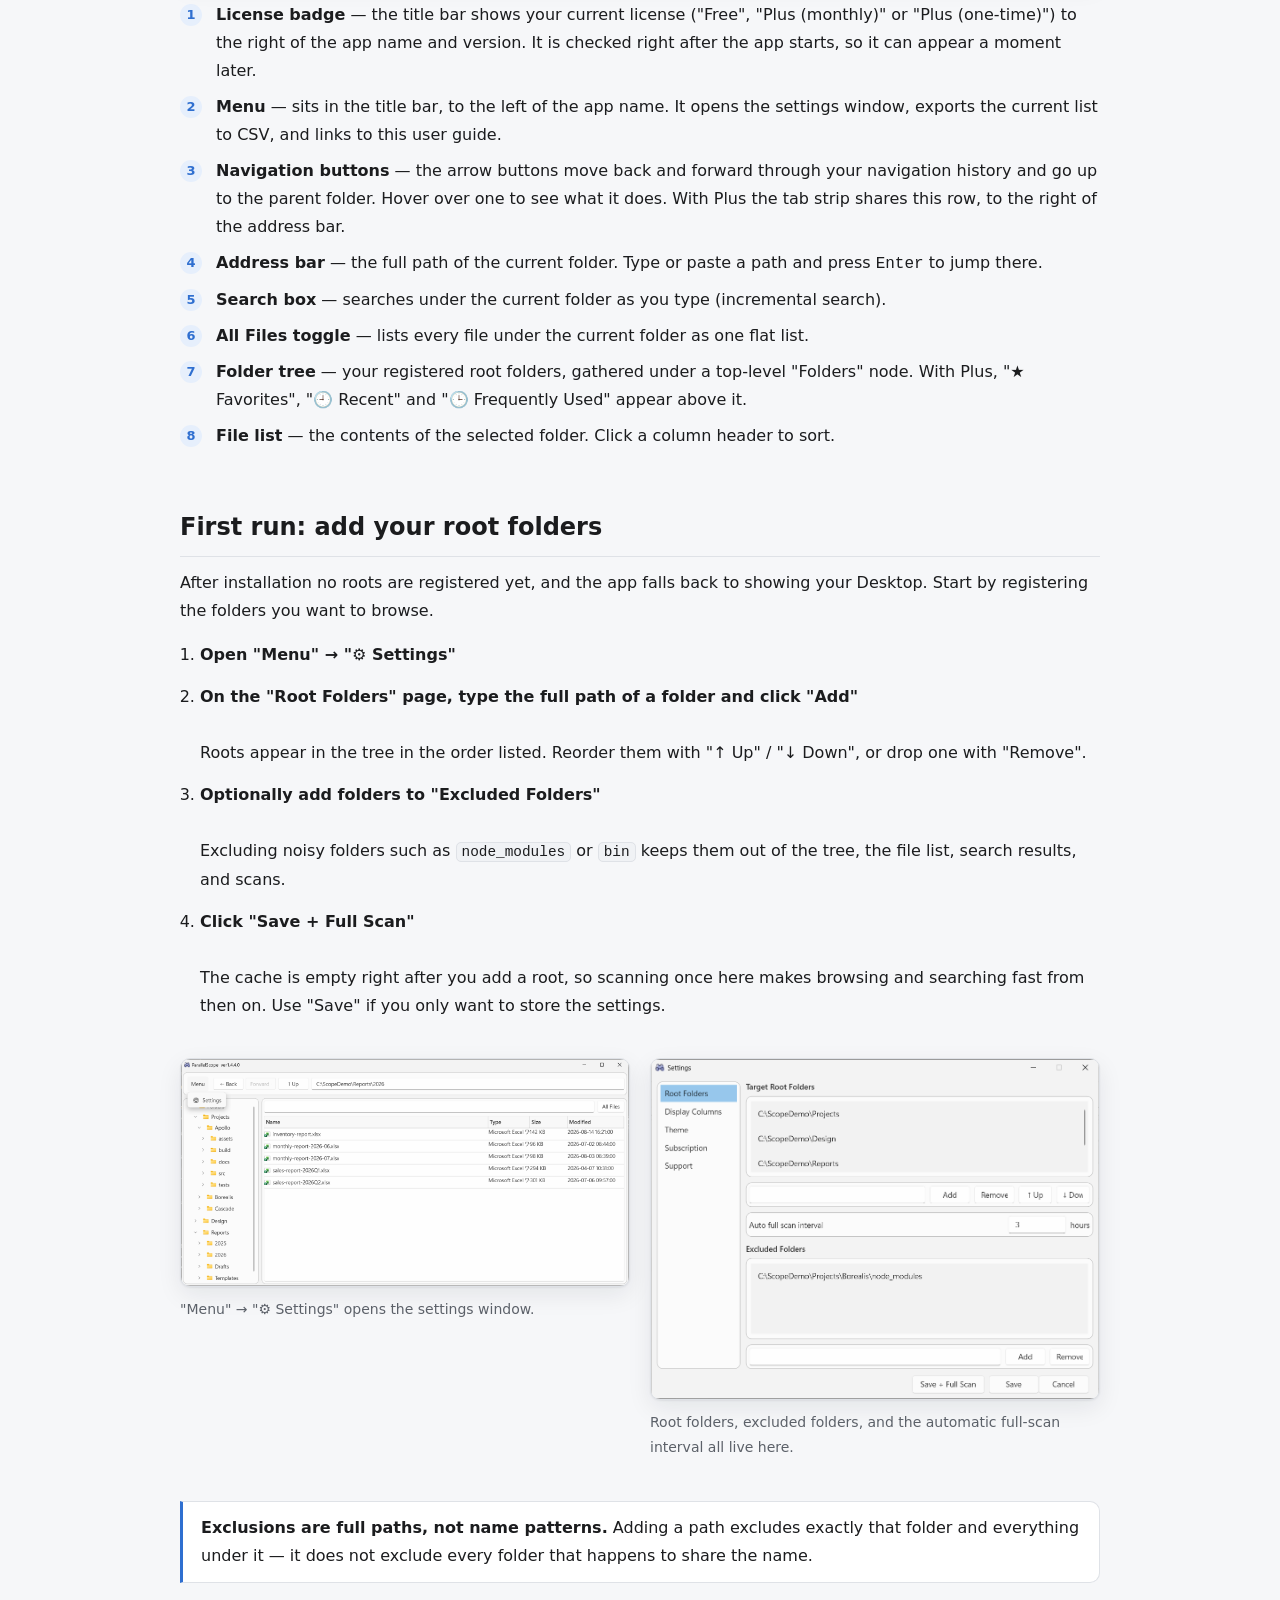
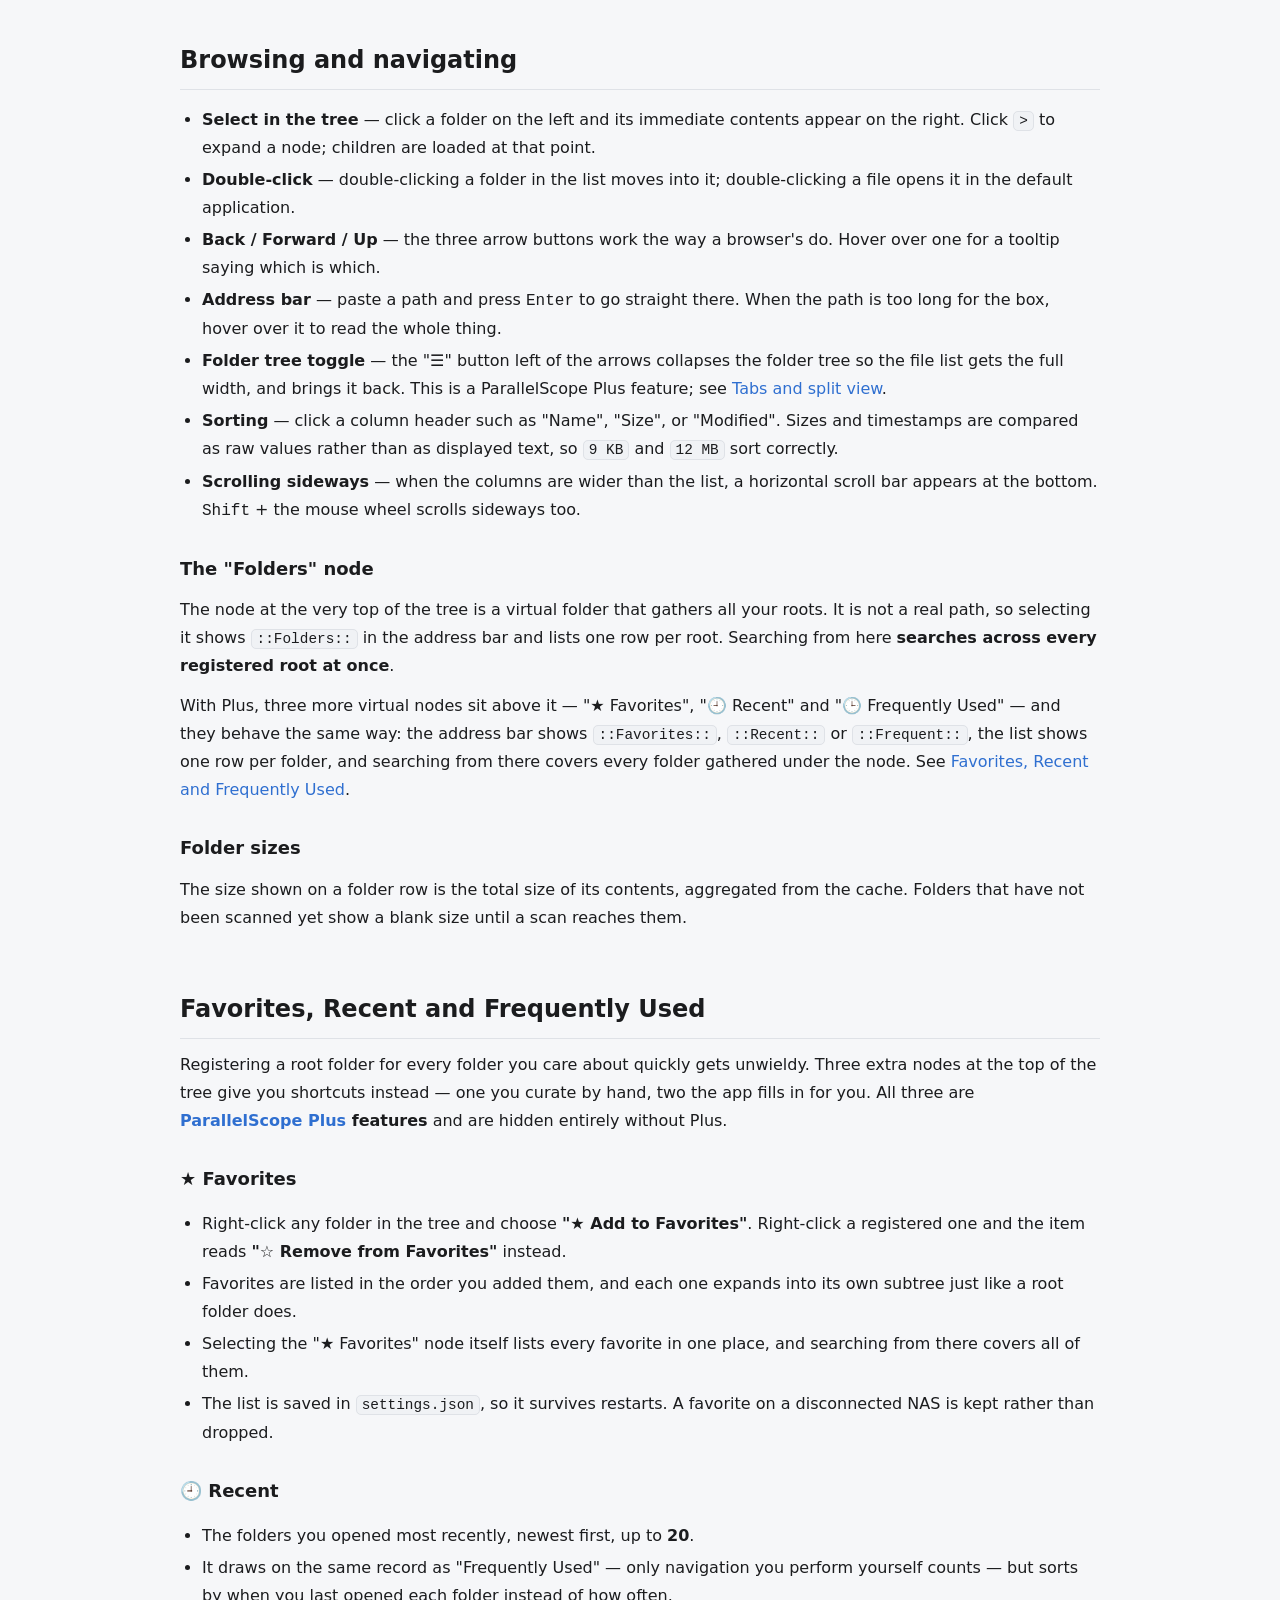
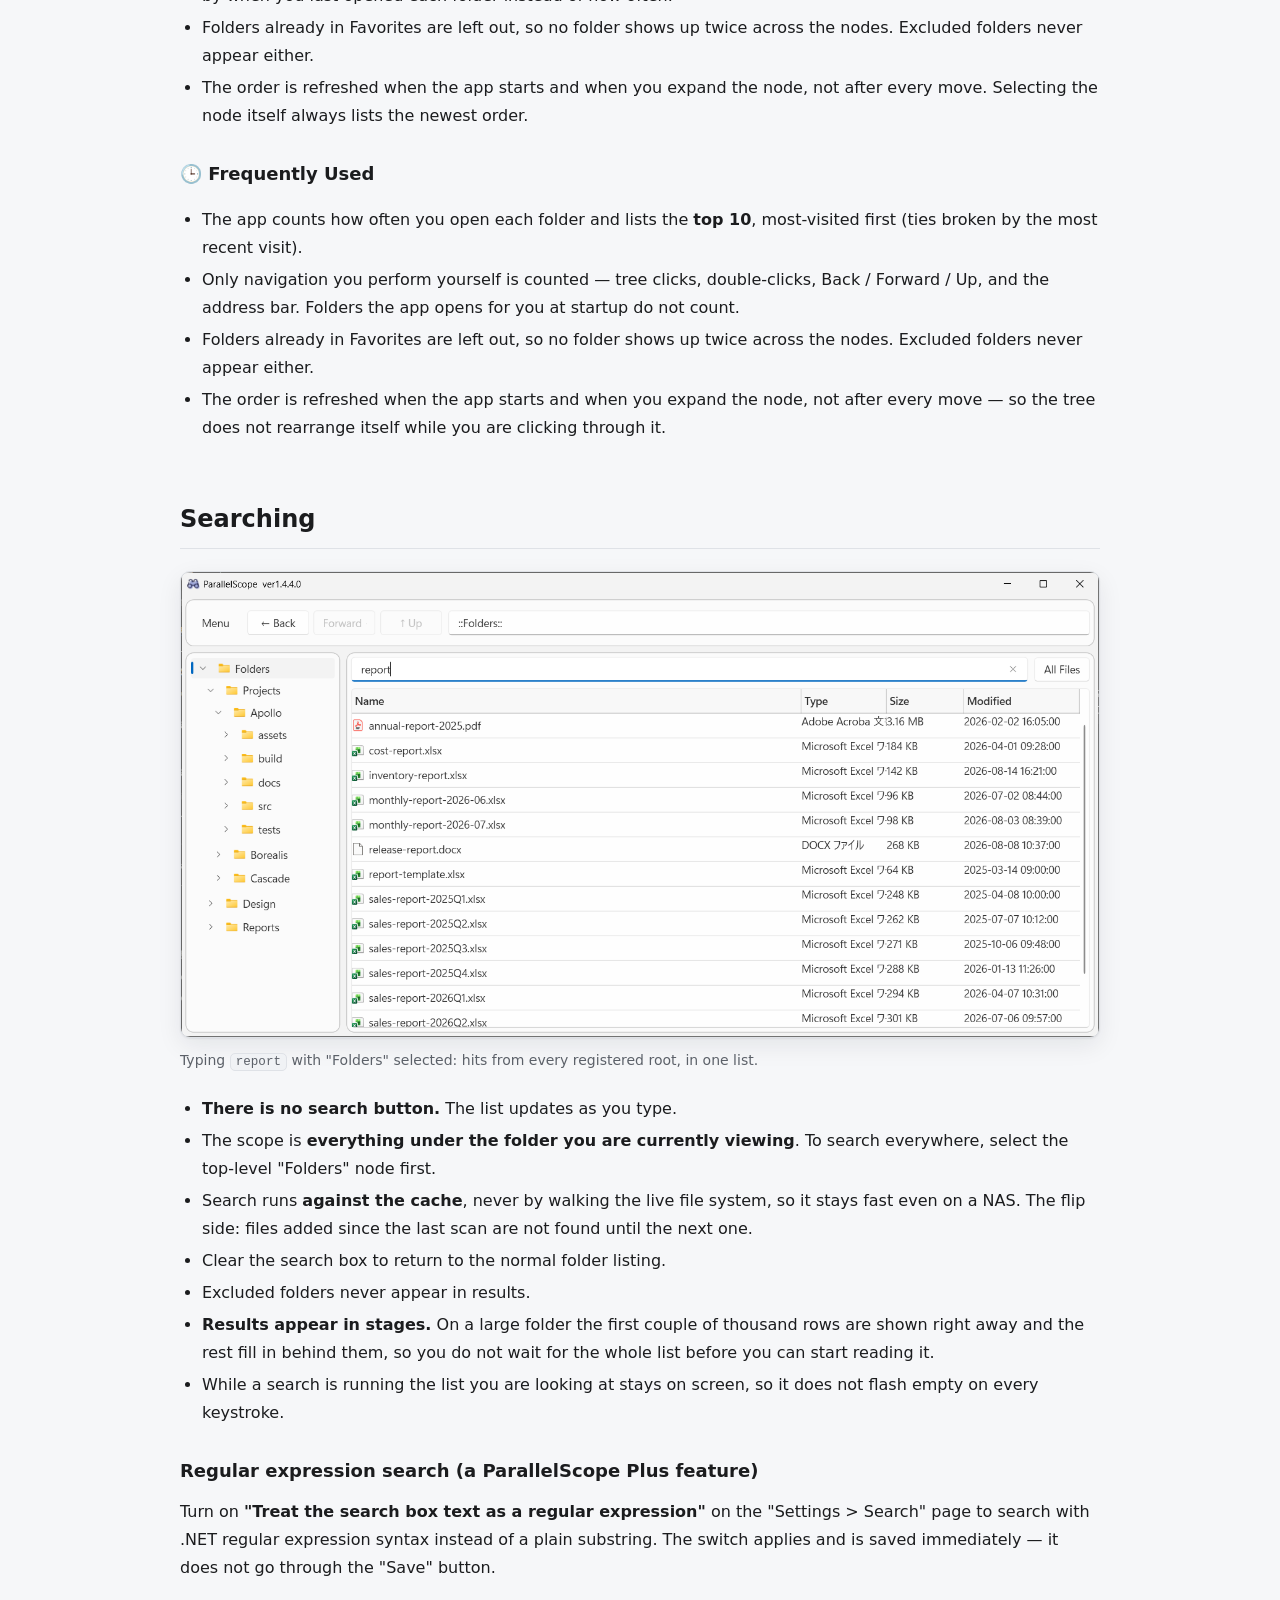
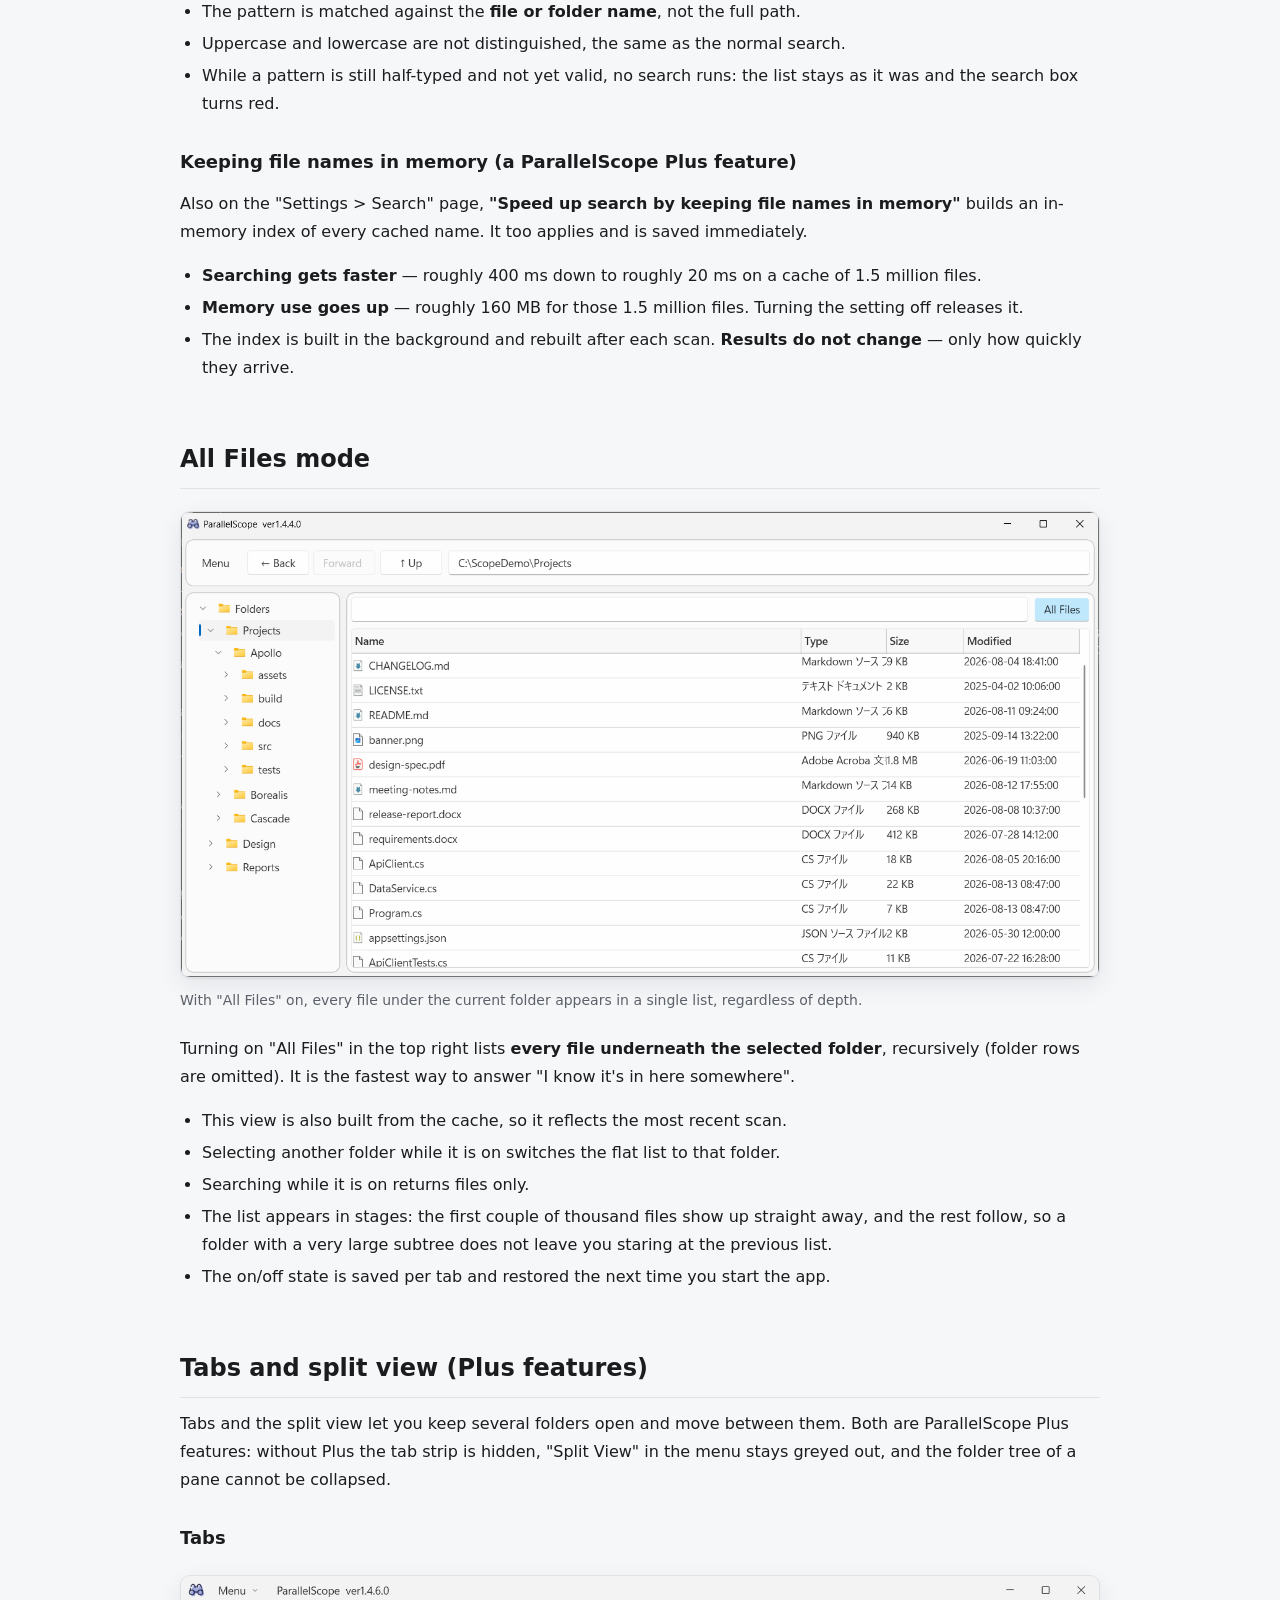
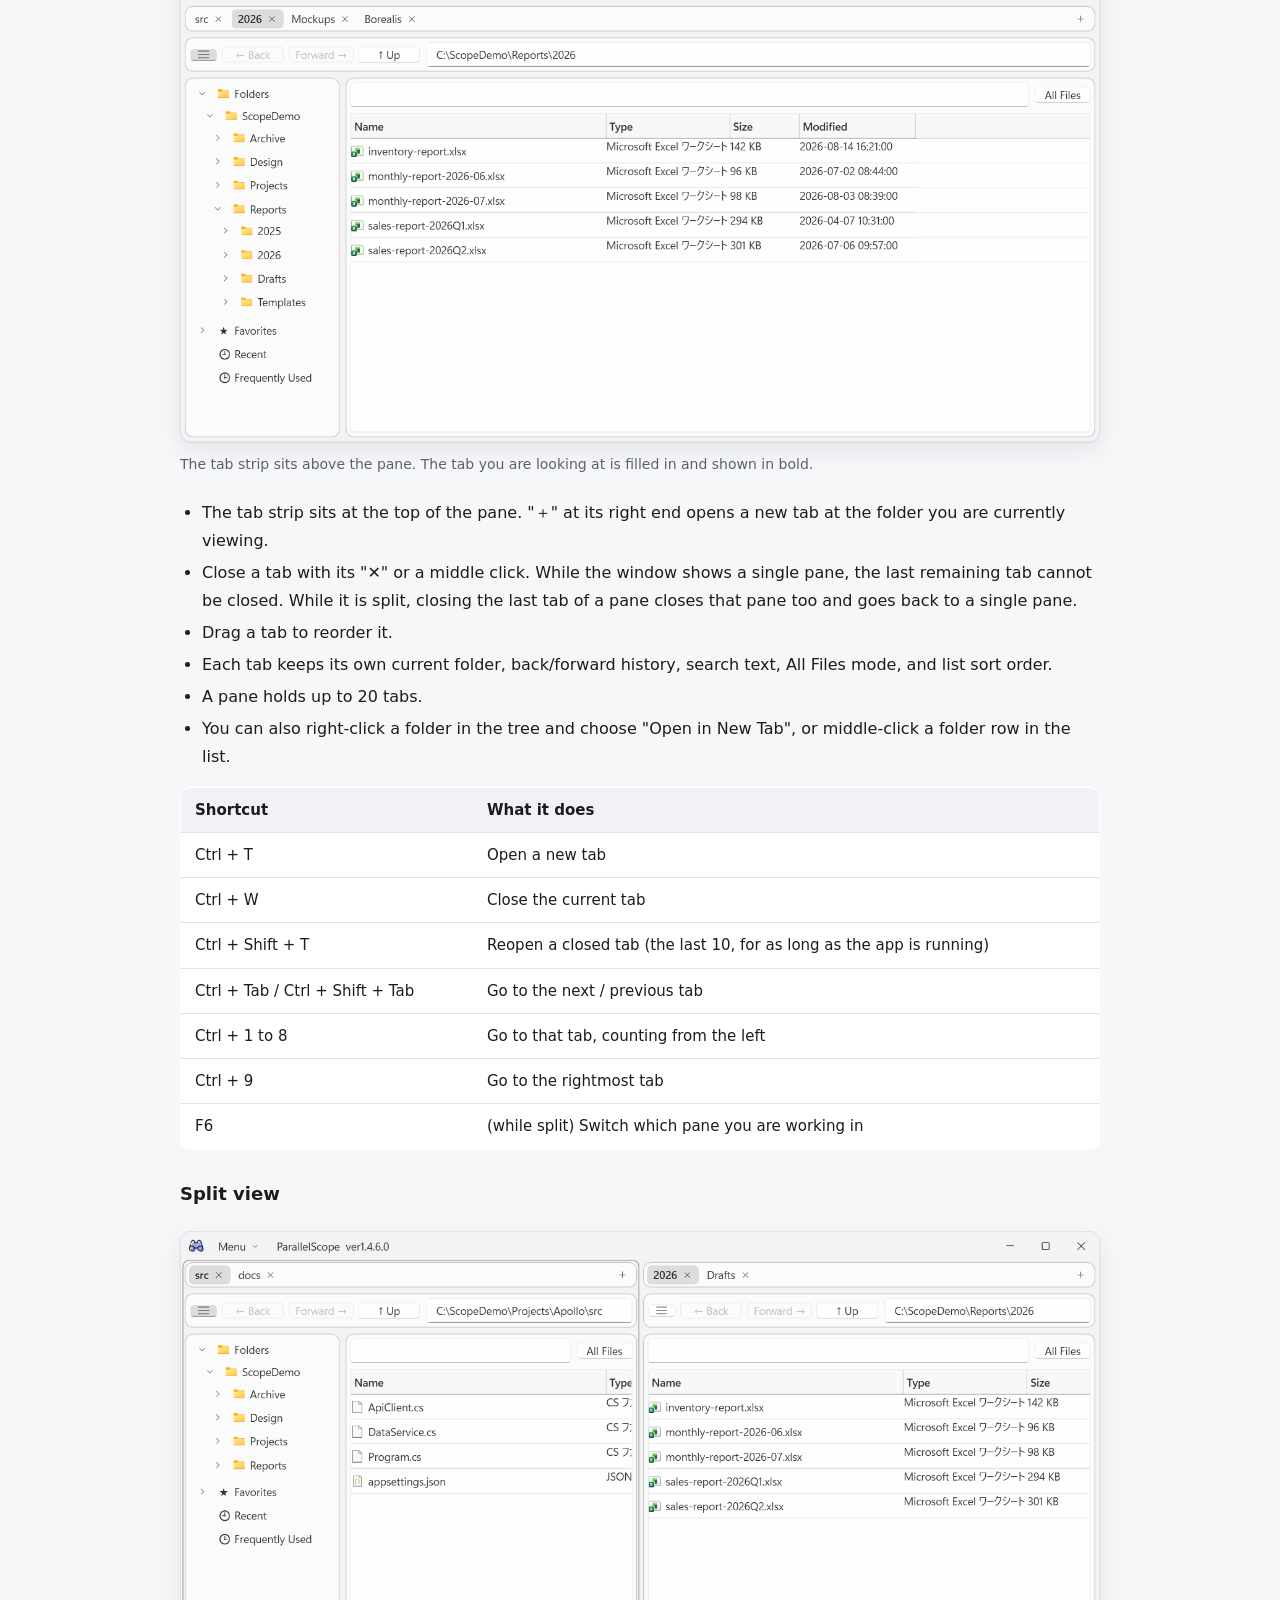
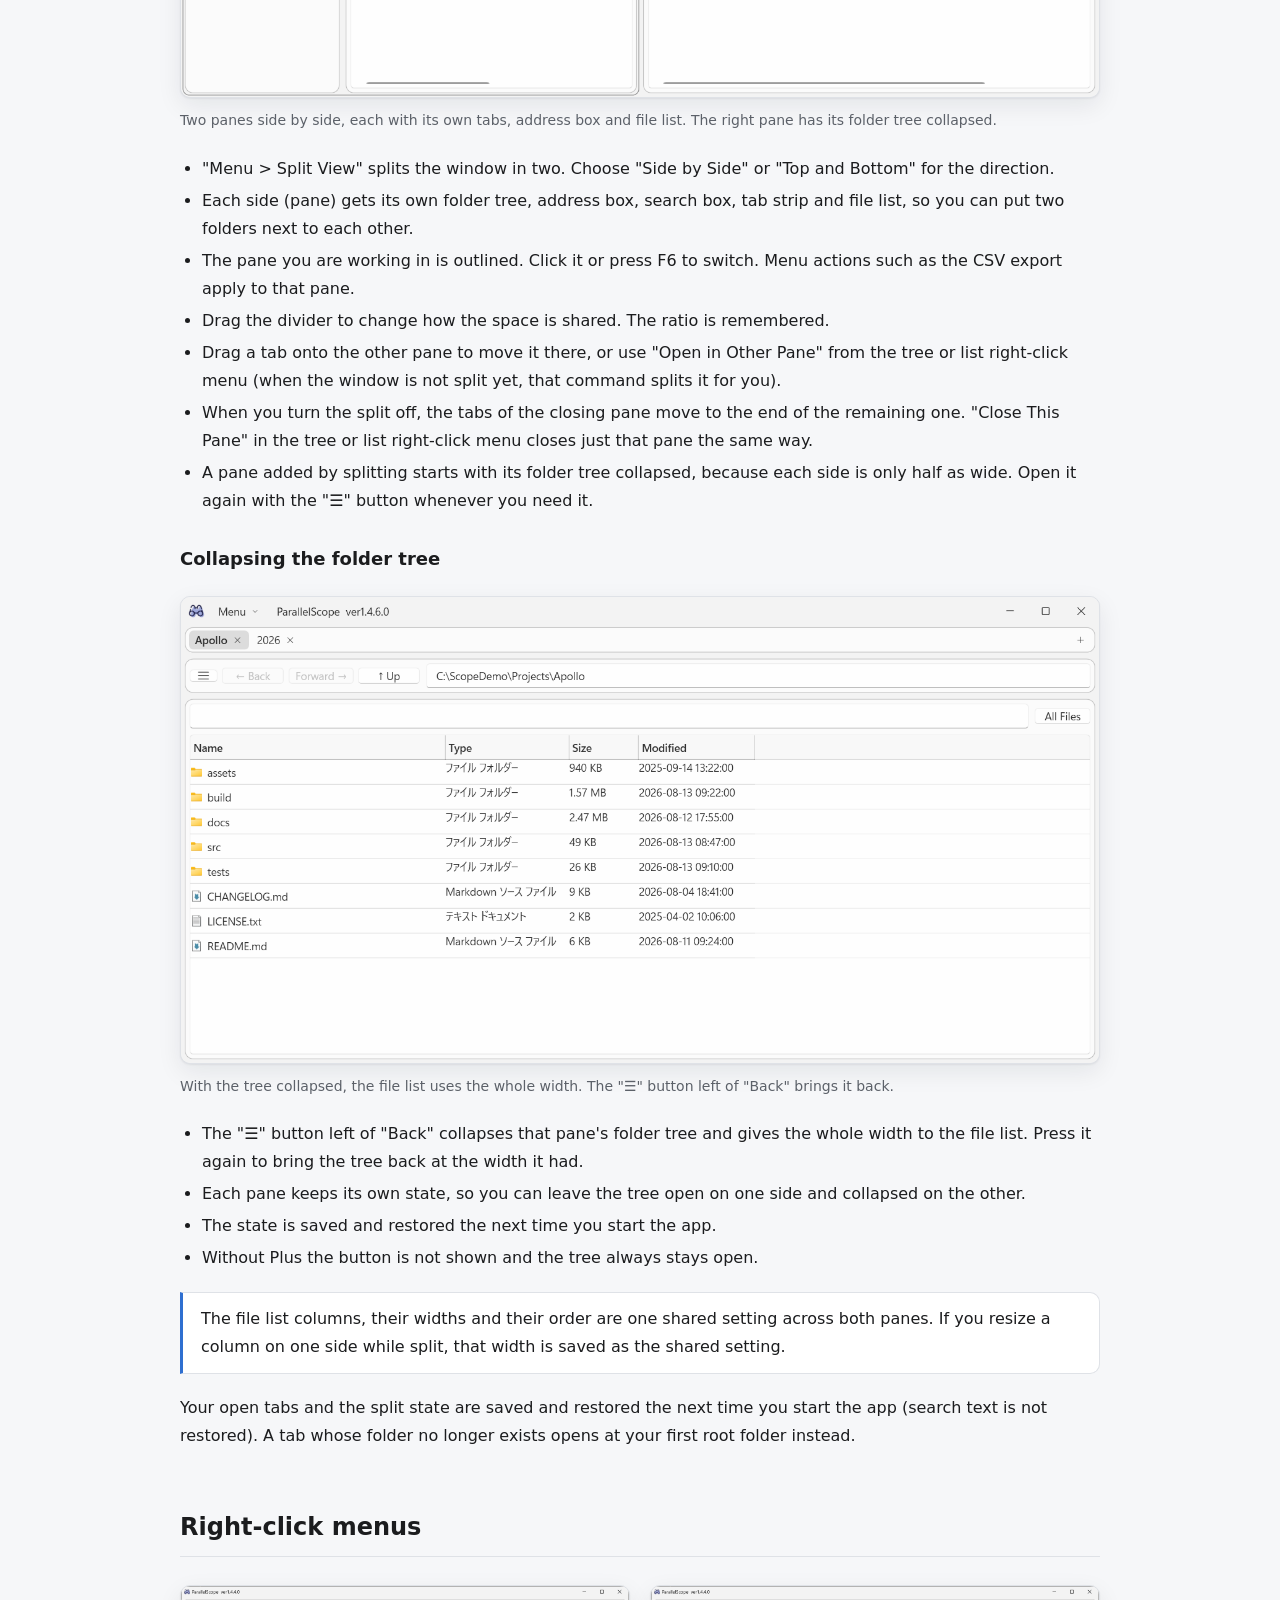
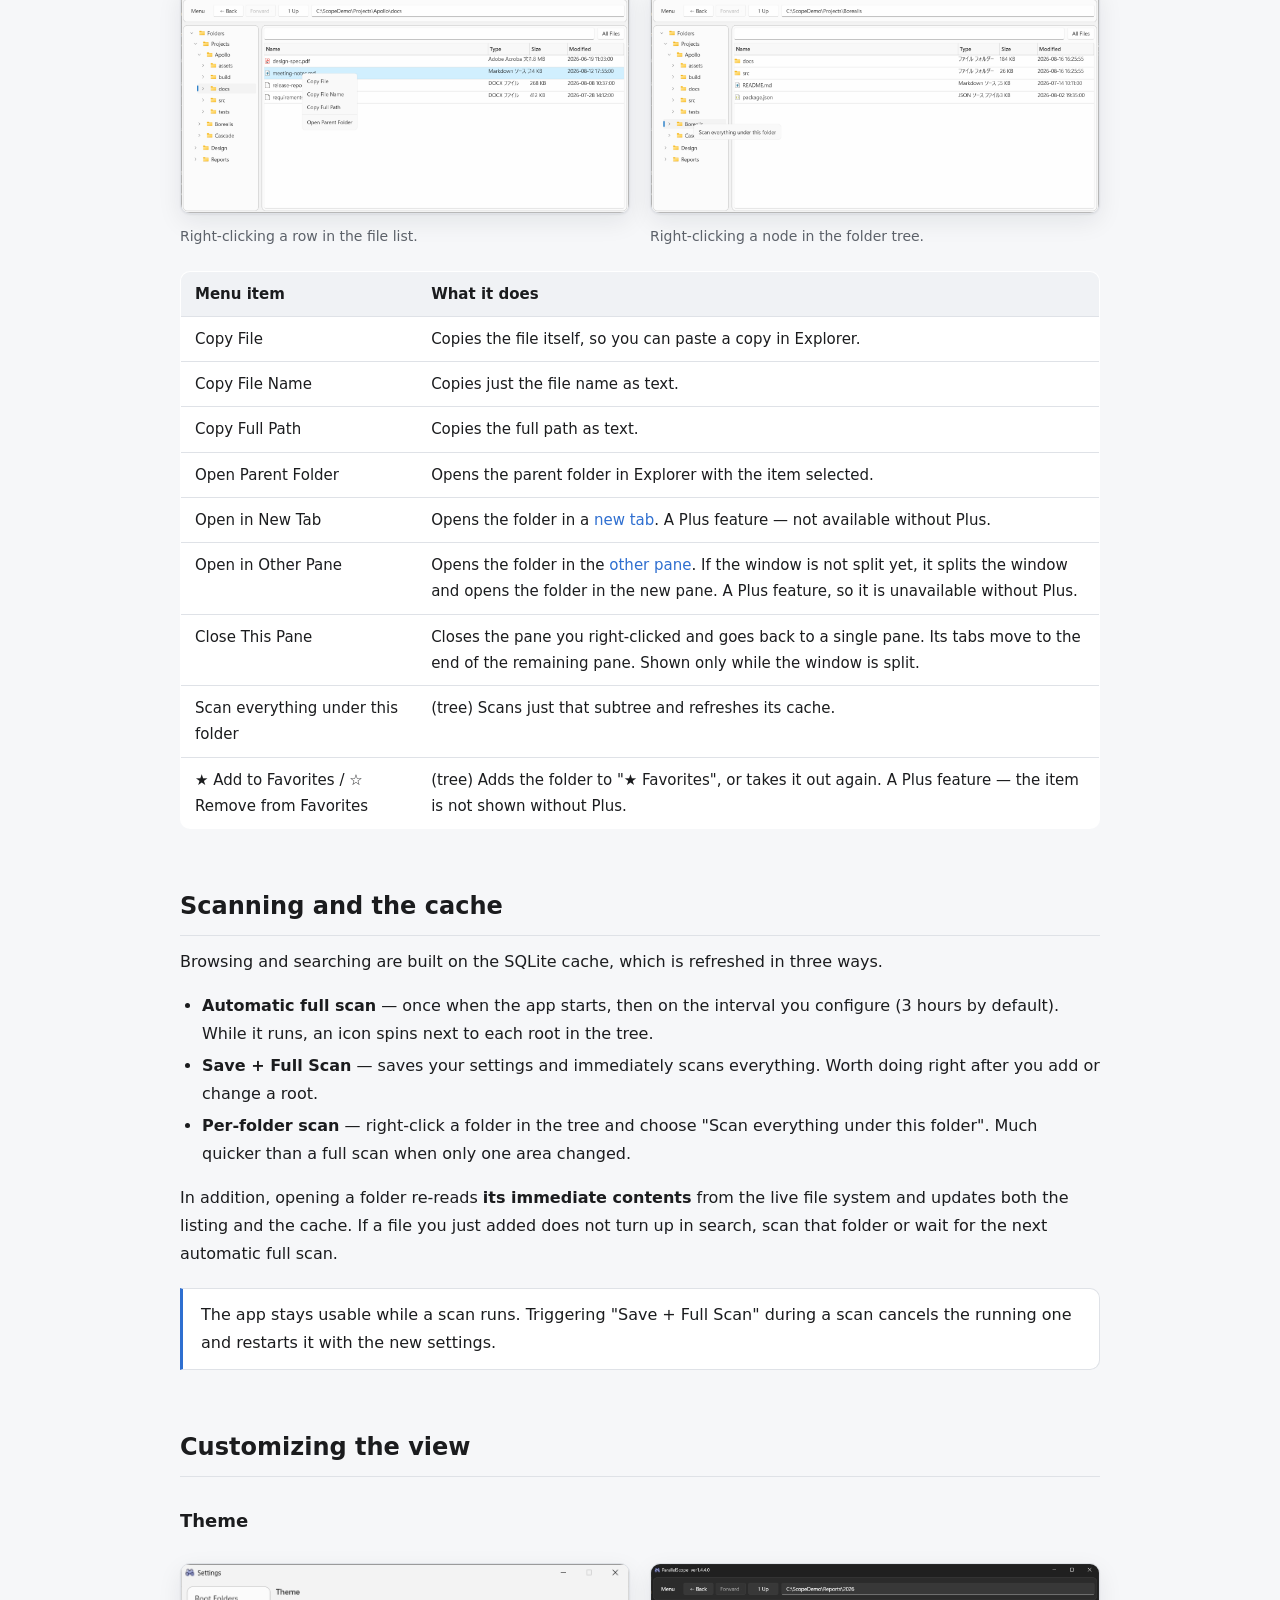
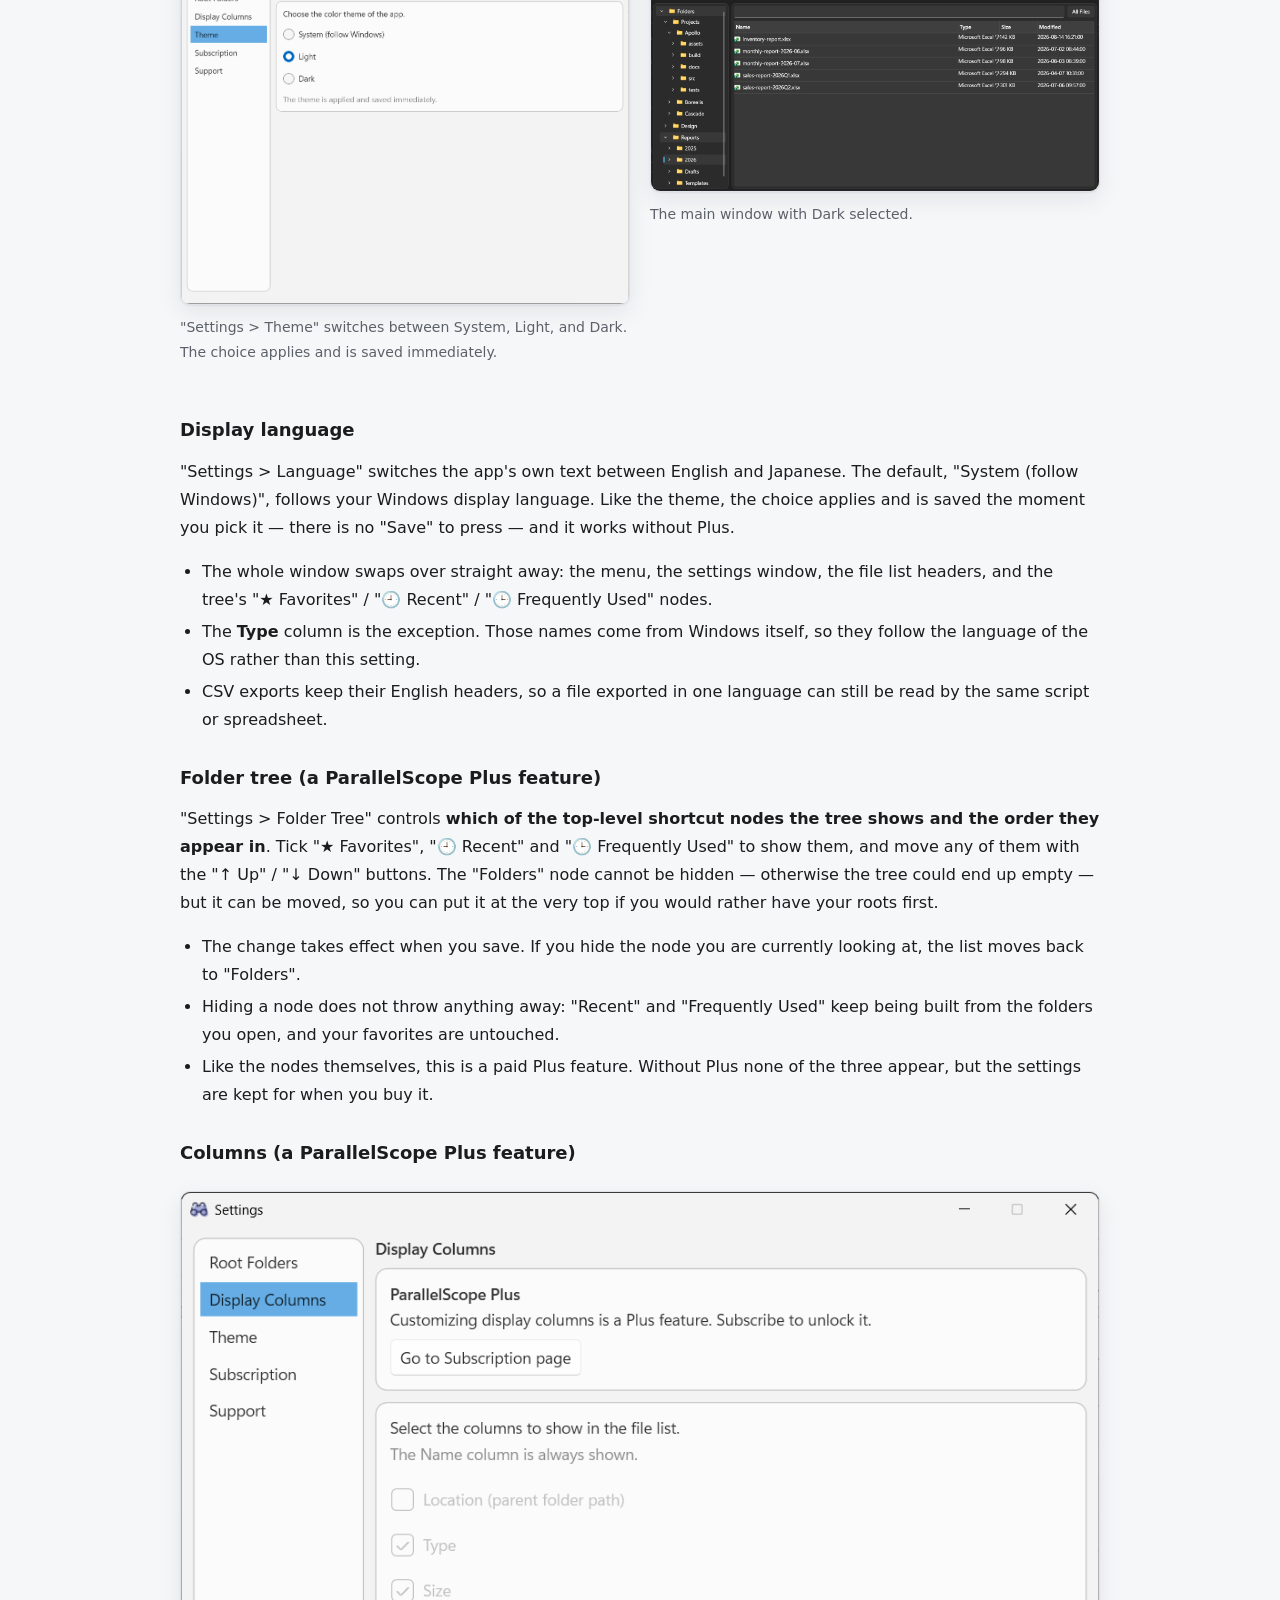
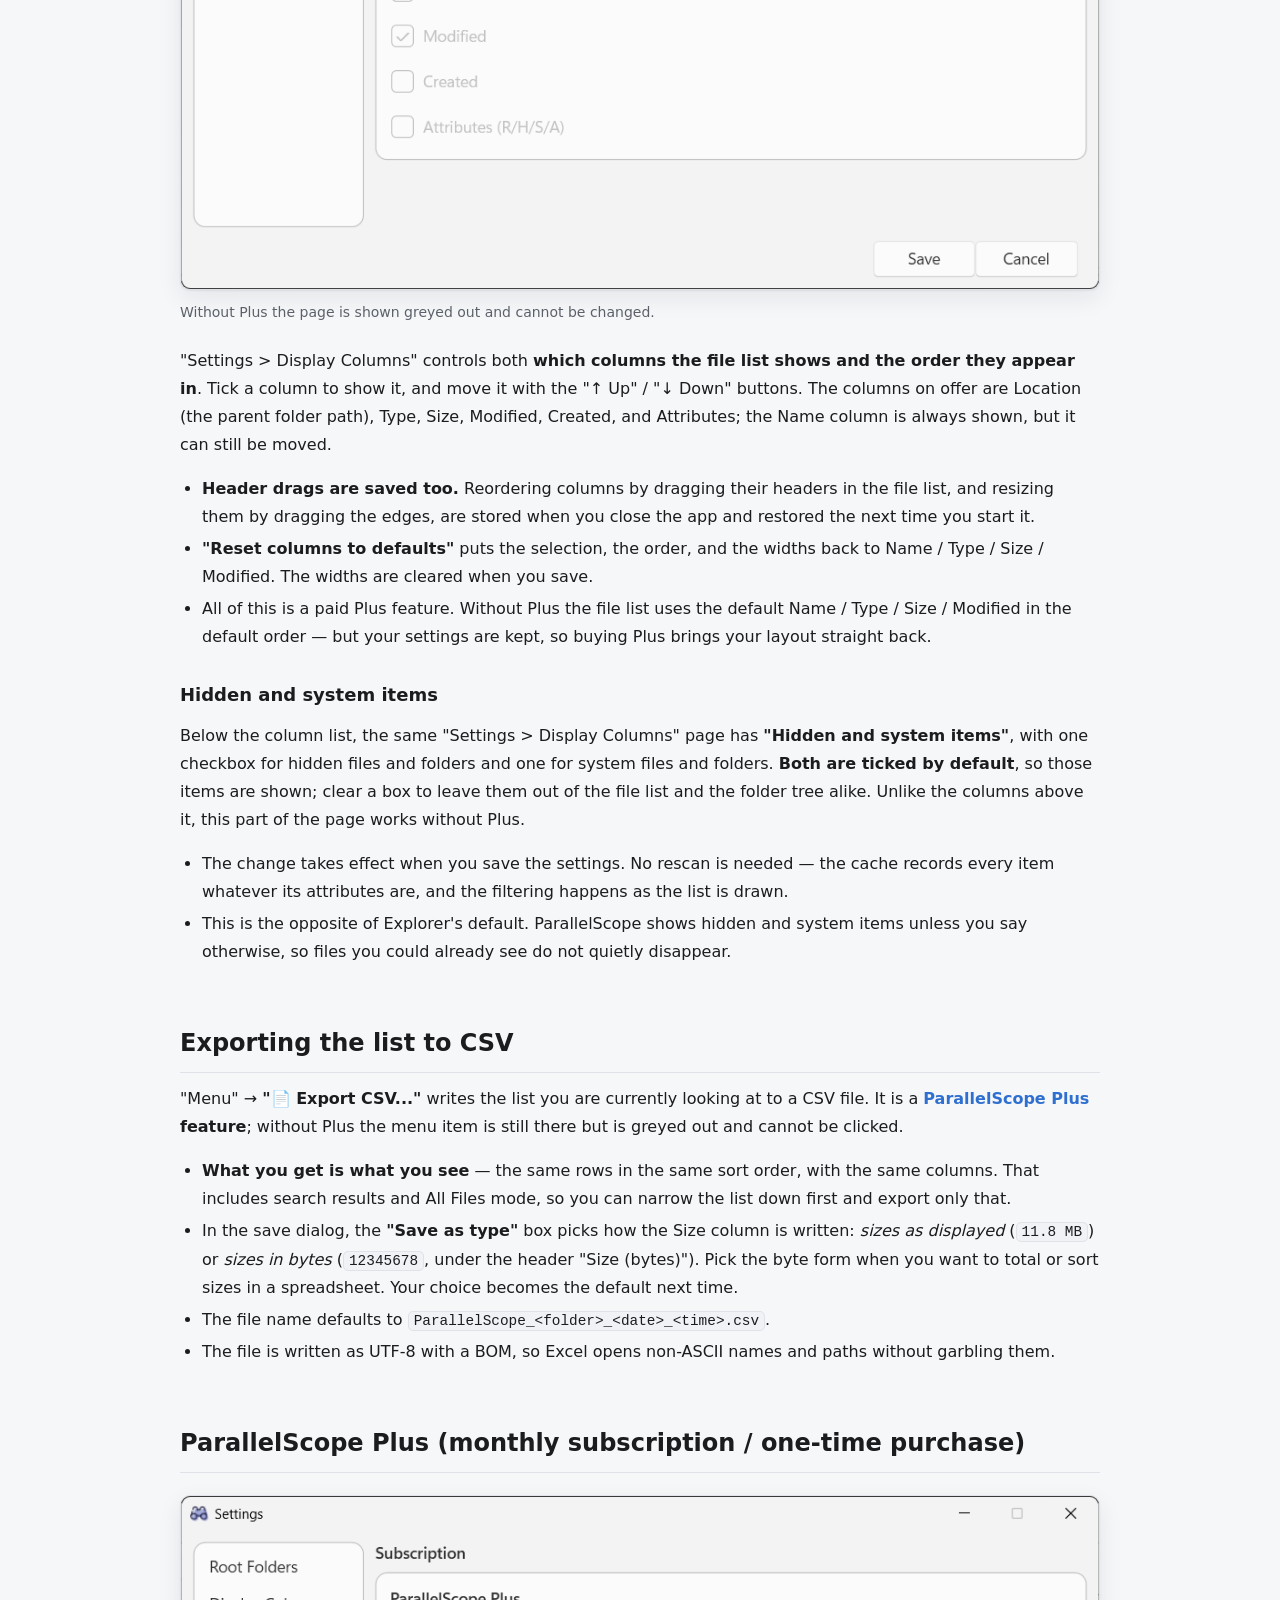
==== commit 682ec253: "タイトルバーに課金状況を表示する Co-Authored-By: Claude Opus 5 <noreply@anthropic.com>" ====
--- a/docs/index.html
+++ b/docs/index.html
@@ -76,6 +76,7 @@
     <span class="pin" style="left:60%;   top:85%">7</span>
   </figure>
   <ol class="legend">
+    <li><span><strong>License badge</strong> — the title bar shows your current license ("Free", "Plus (monthly)" or "Plus (one-time)") to the right of the app name and version. It is checked right after the app starts, so it can appear a moment later.</span></li>
     <li><span><strong>Menu</strong> — sits in the title bar, to the left of the app name. It opens the settings window, exports the current list to CSV, and links to this user guide.</span></li>
     <li><span><strong>Navigation buttons</strong> — the arrow buttons move back and forward through your navigation history and go up to the parent folder. Hover over one to see what it does. With Plus the tab strip shares this row, to the right of the address bar.</span></li>
     <li><span><strong>Address bar</strong> — the full path of the current folder. Type or paste a path and press <kbd>Enter</kbd> to jump there.</span></li>
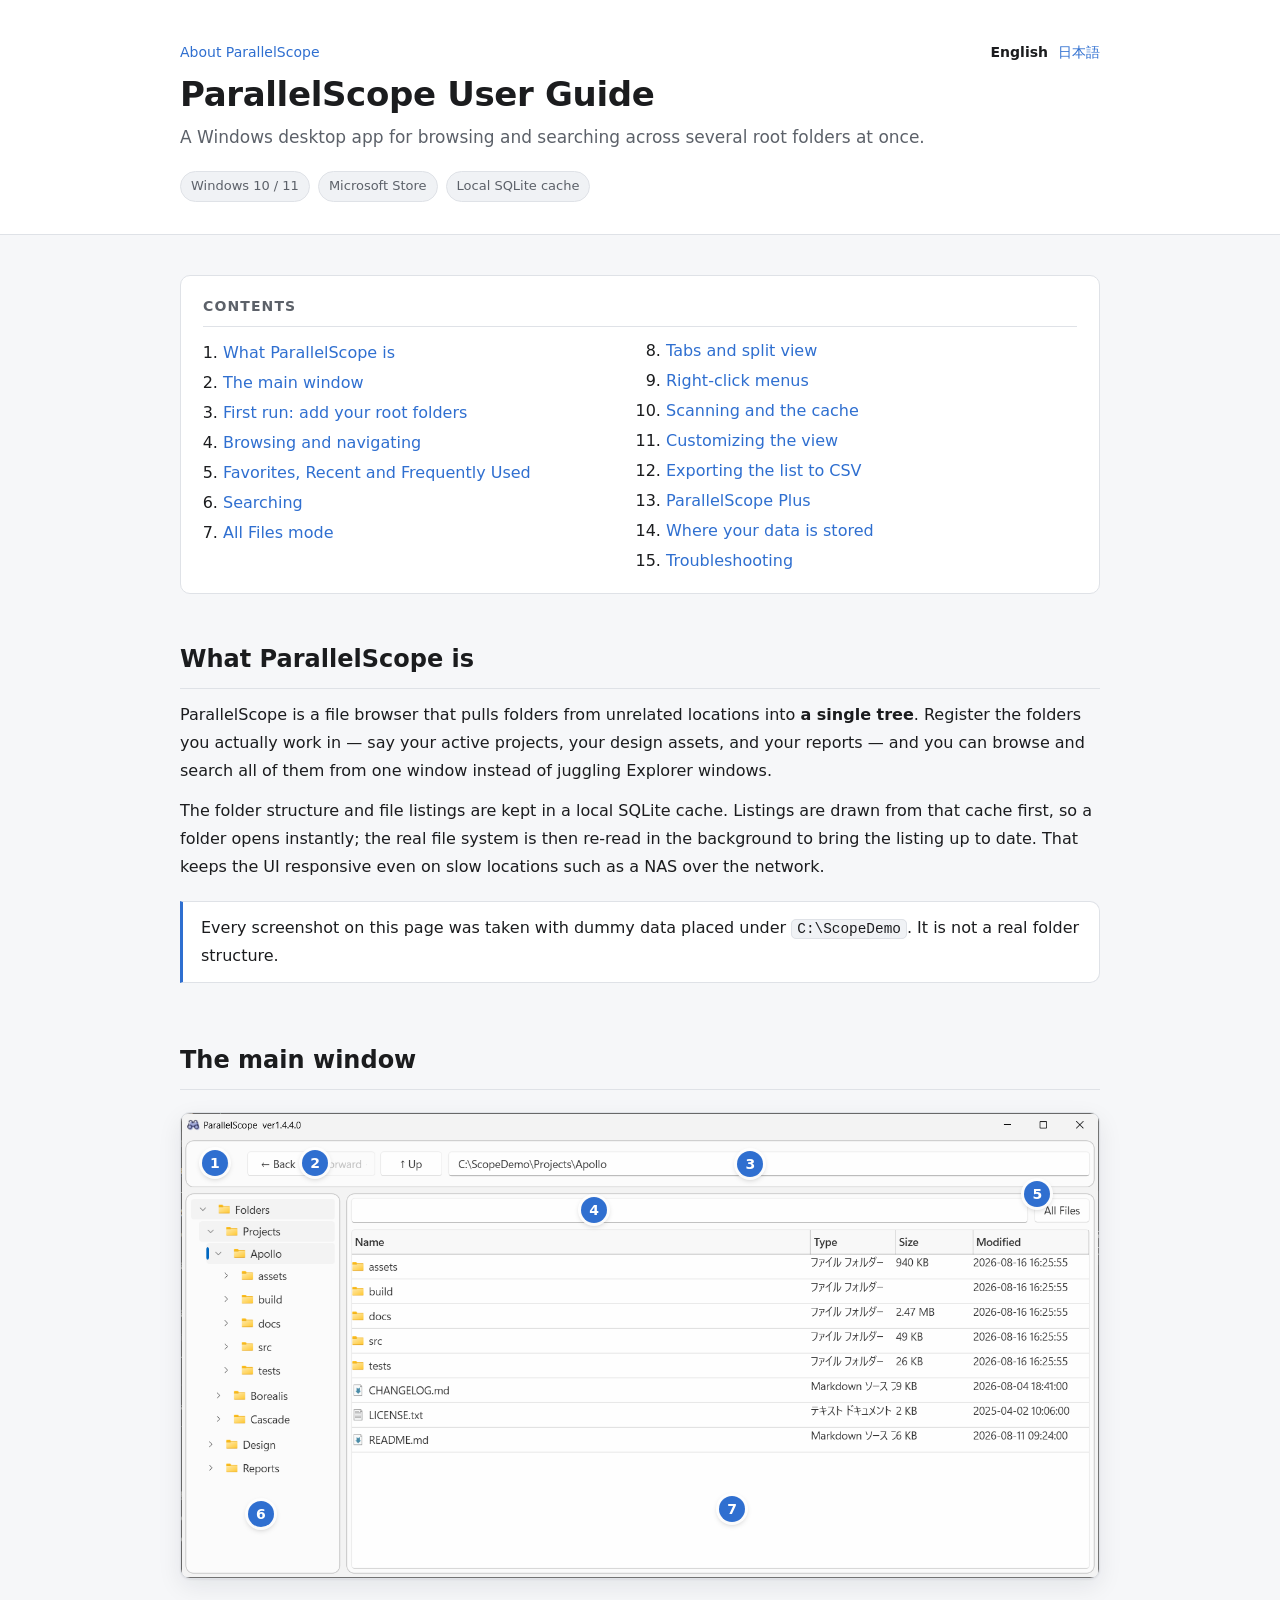
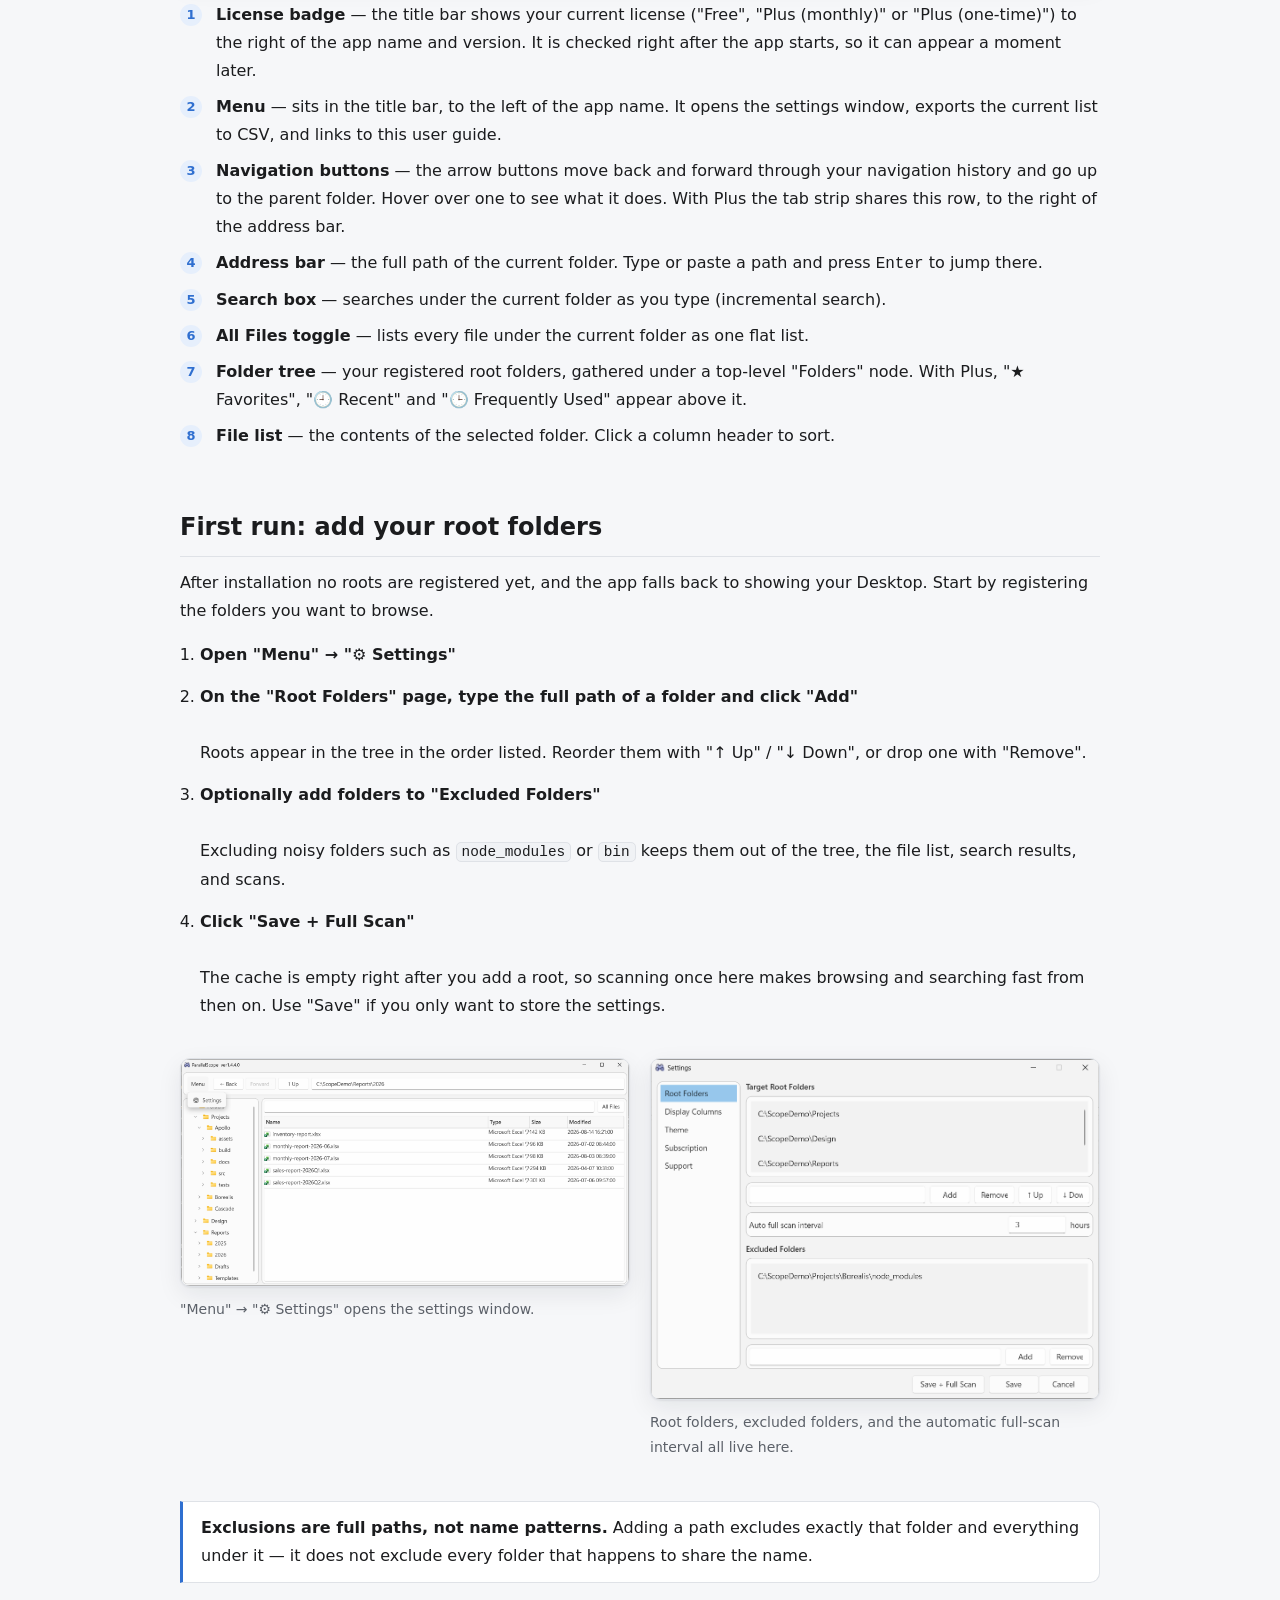
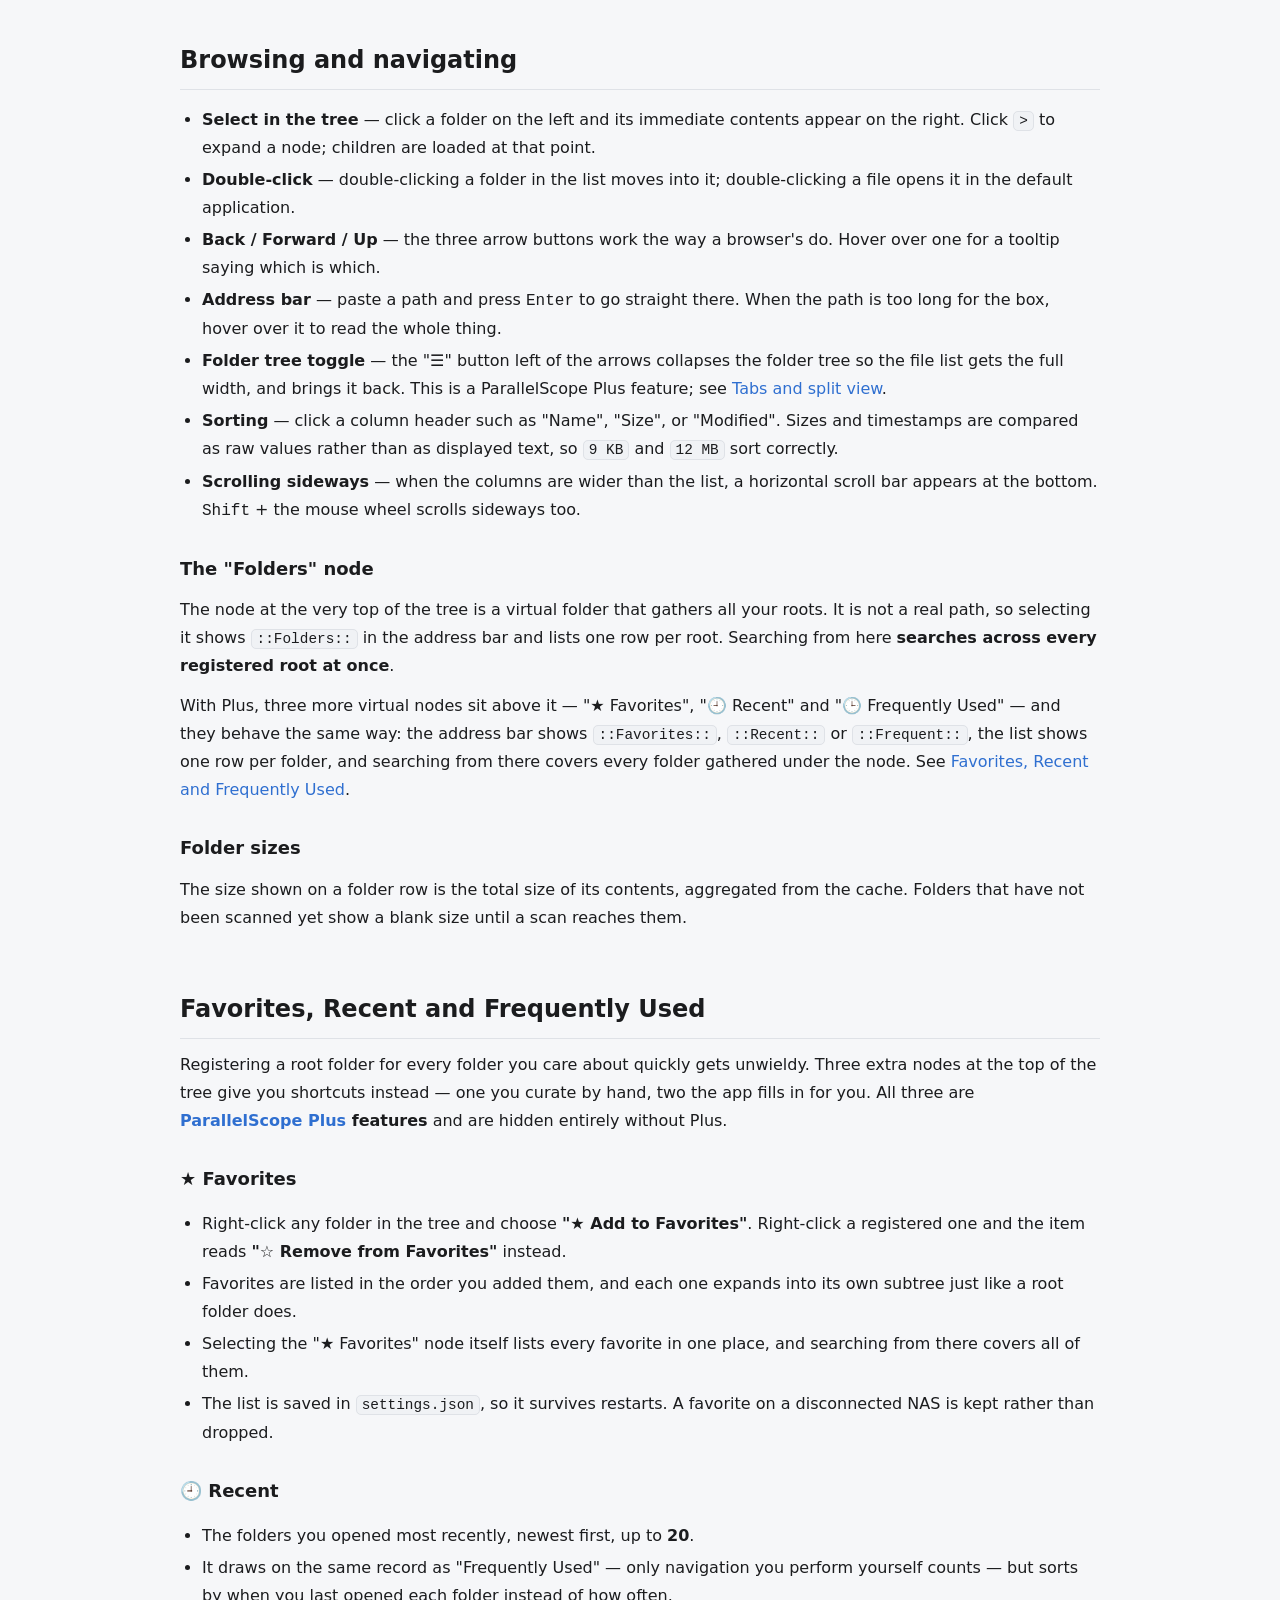
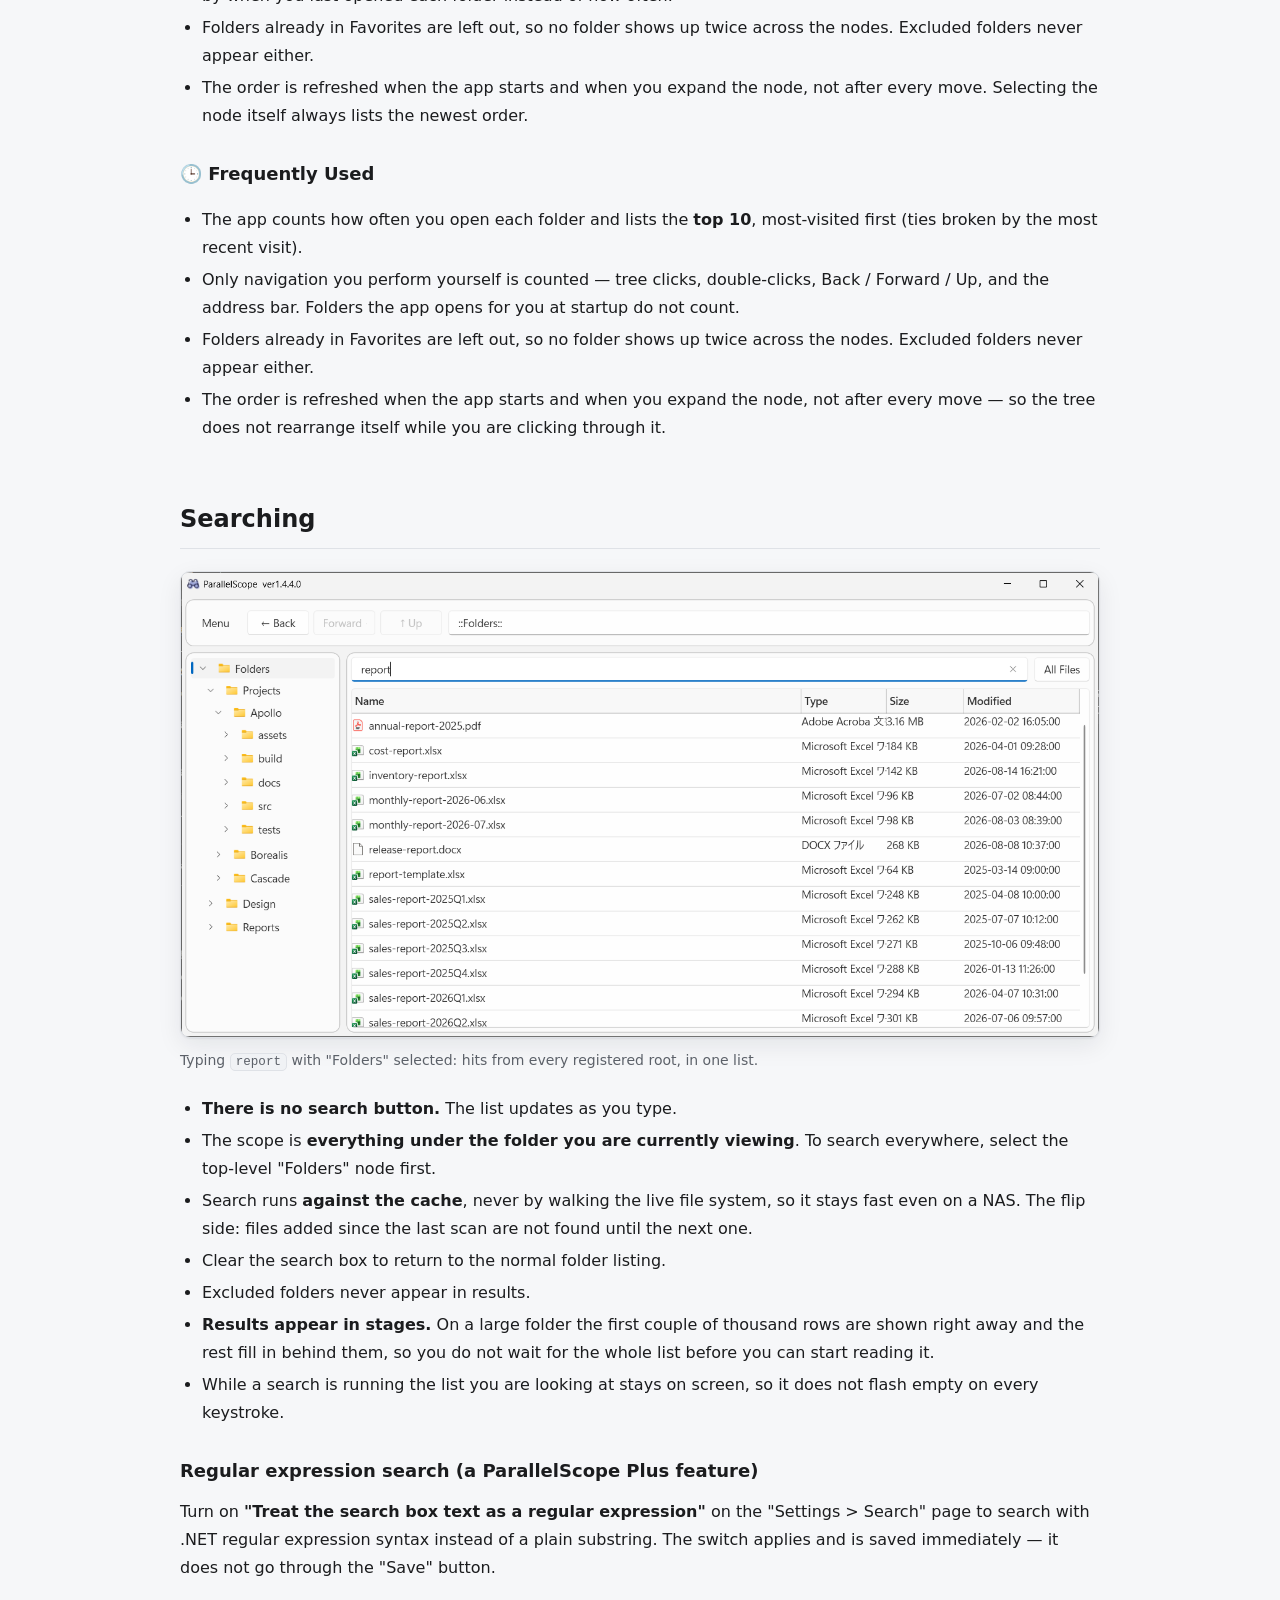
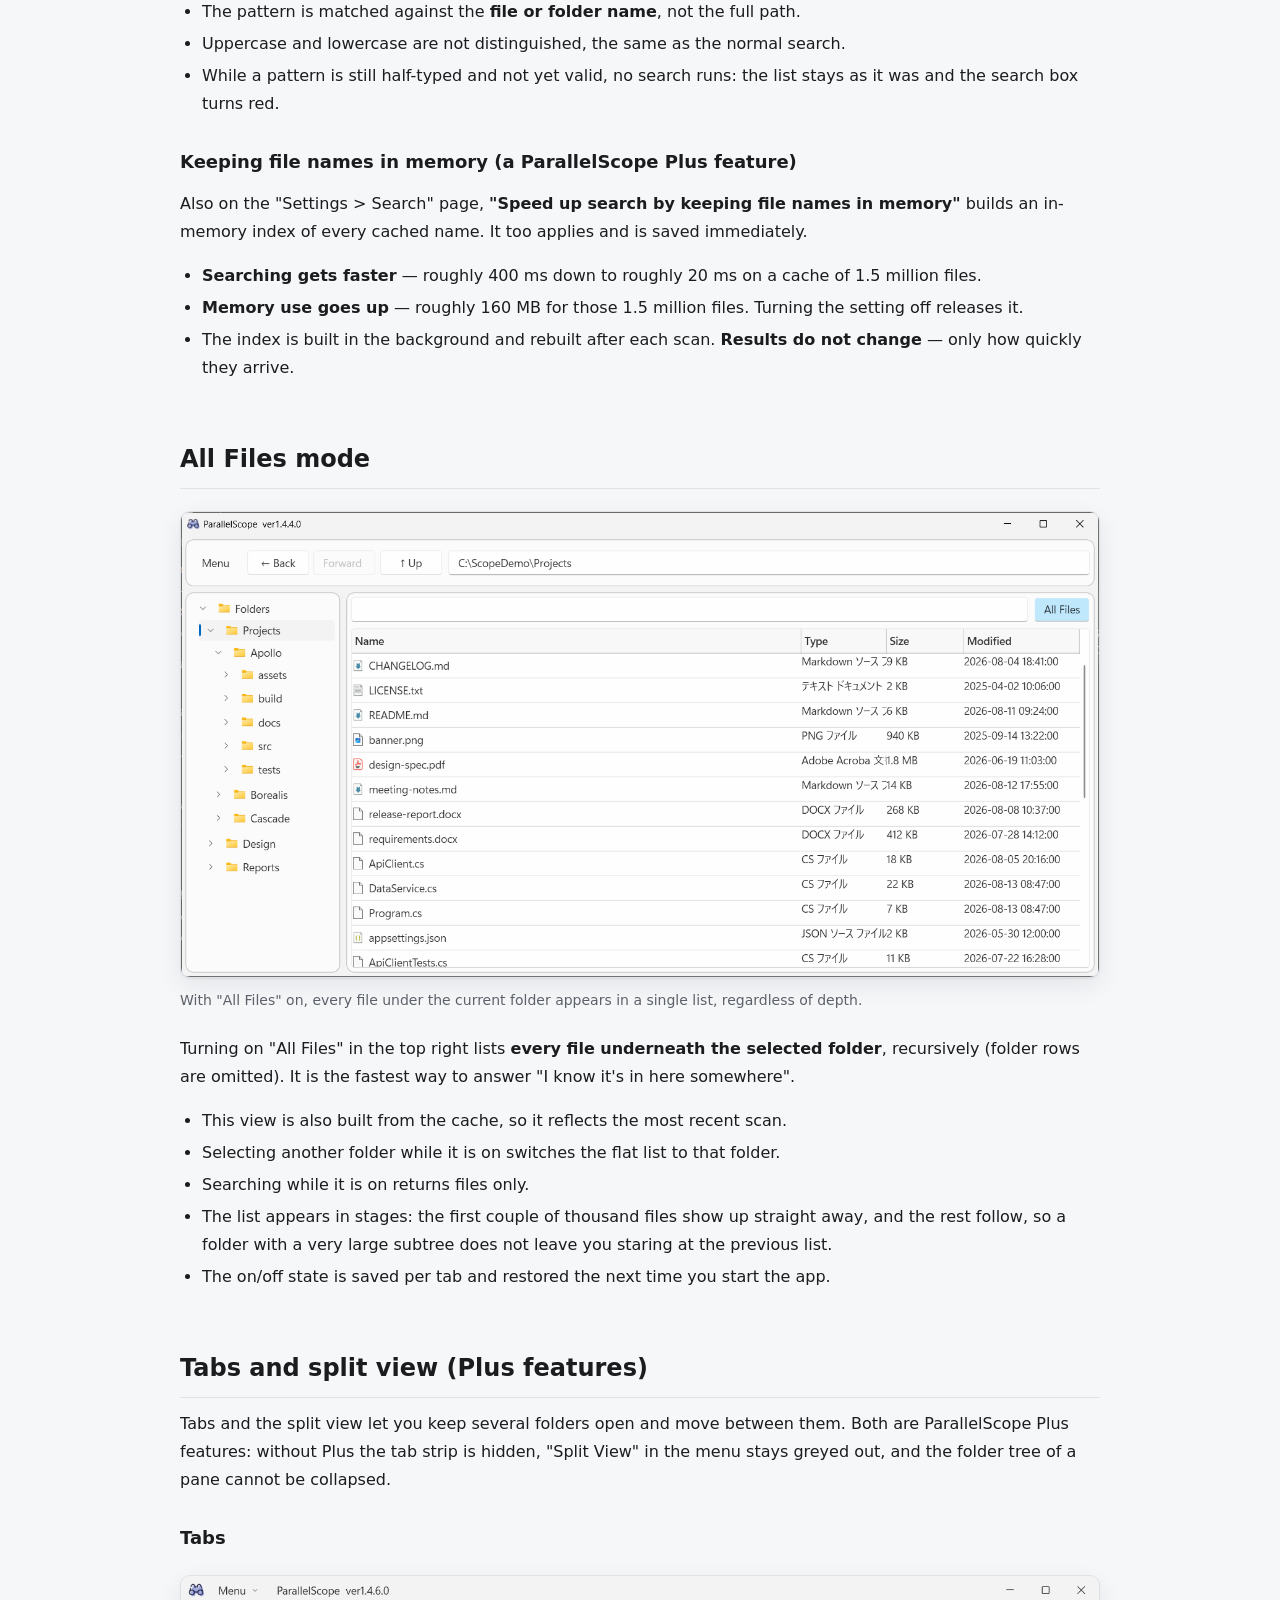
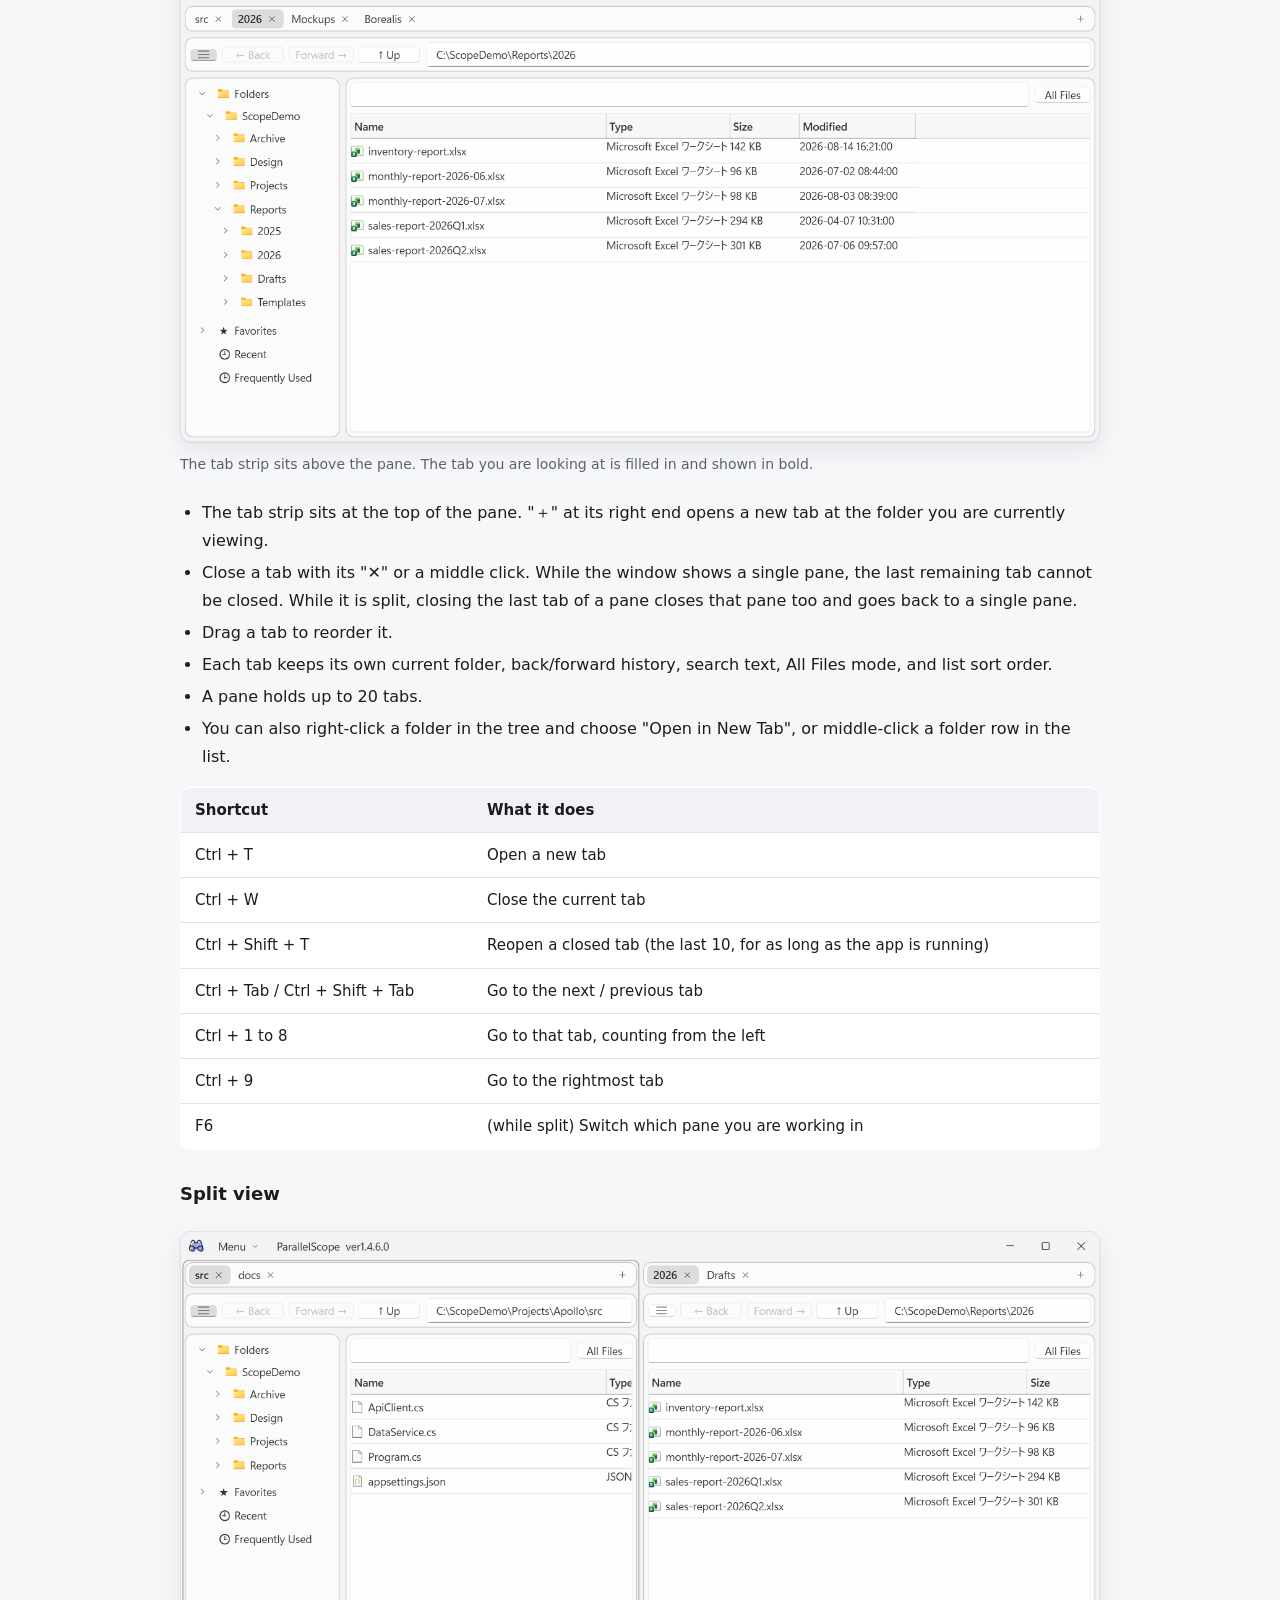
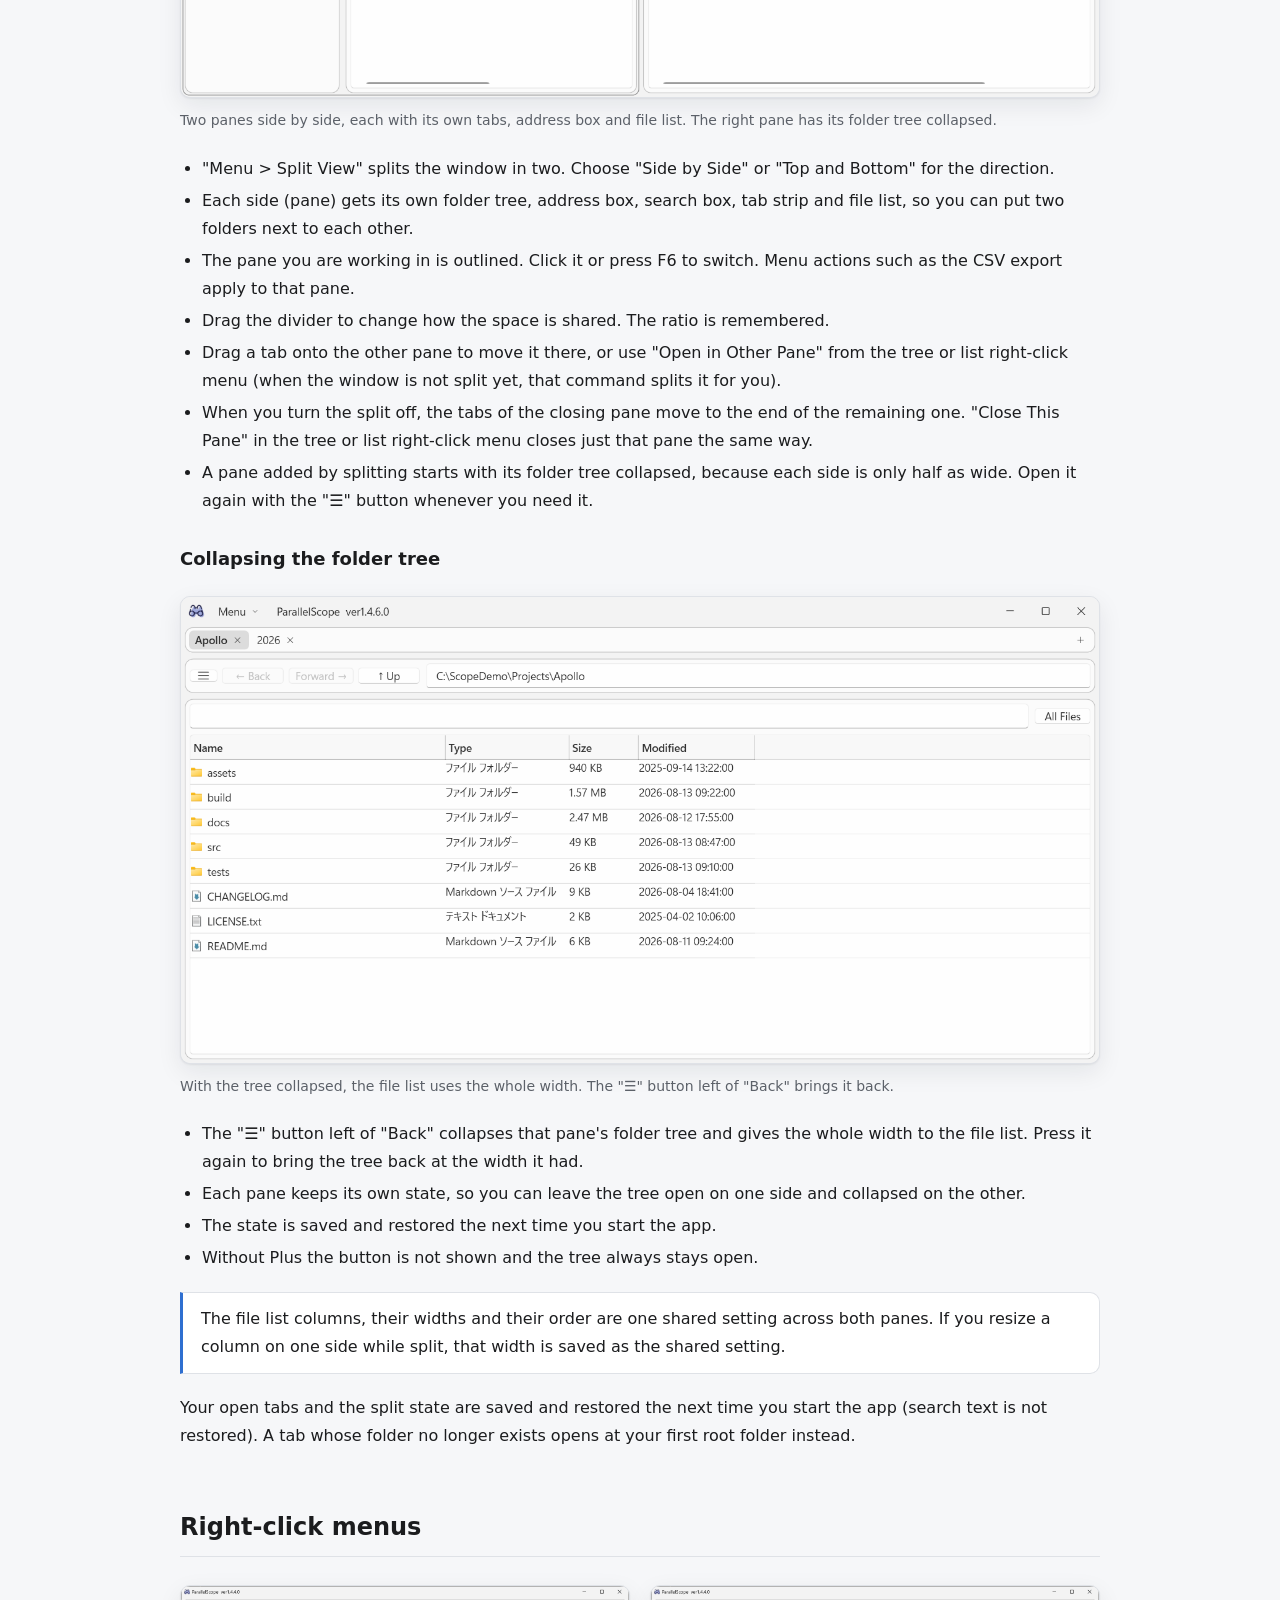
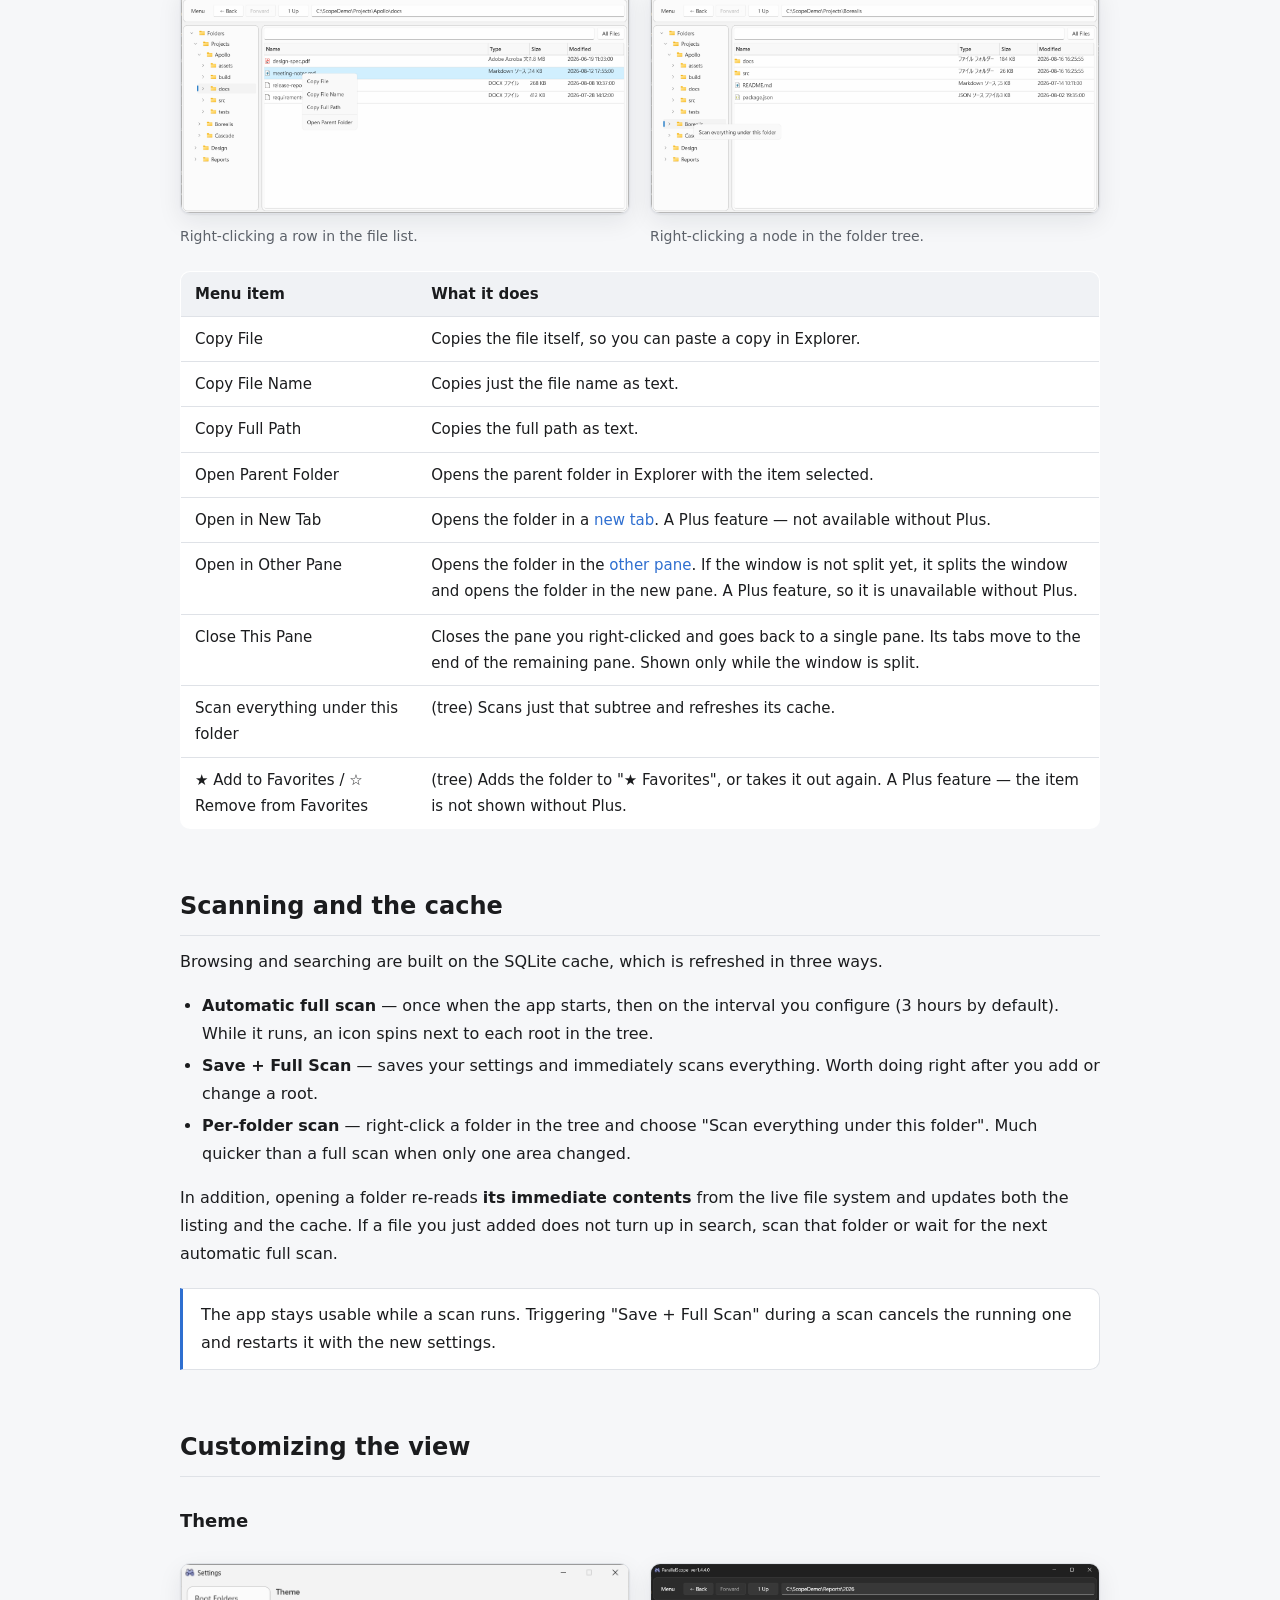
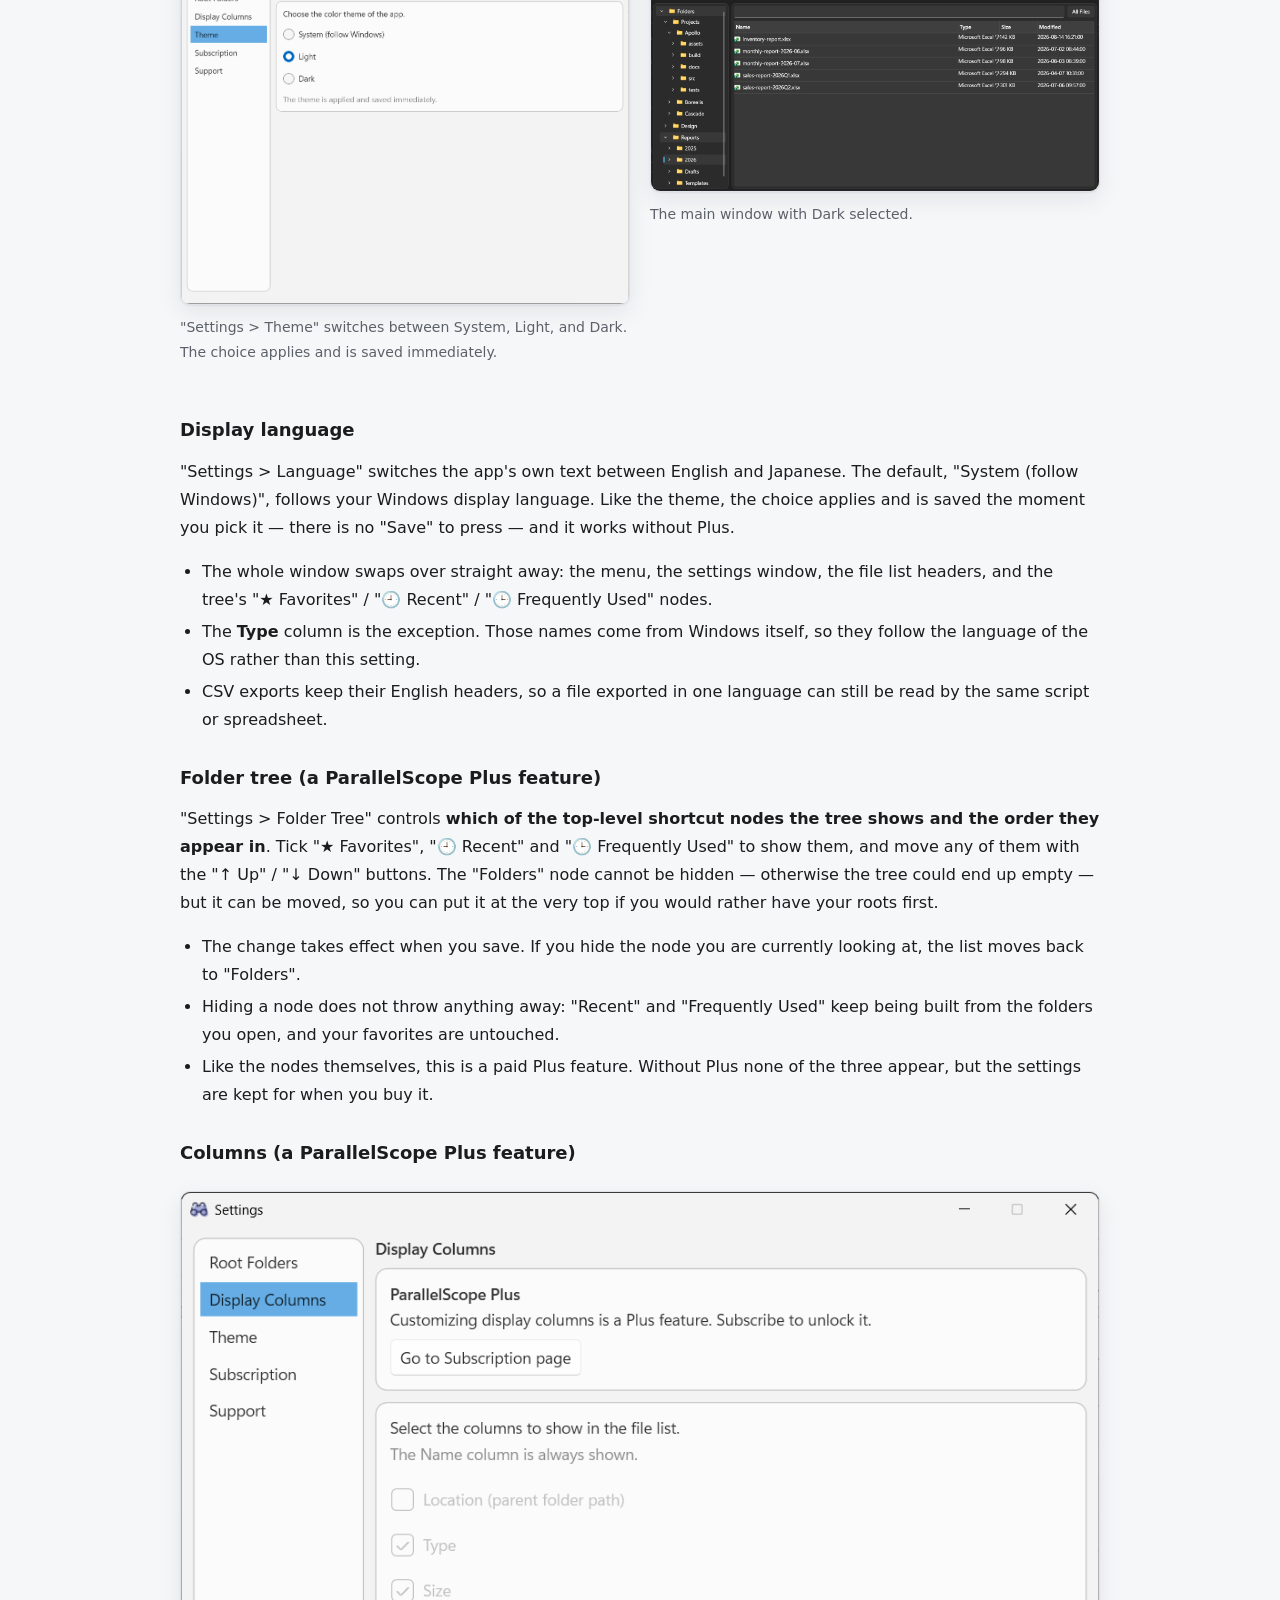
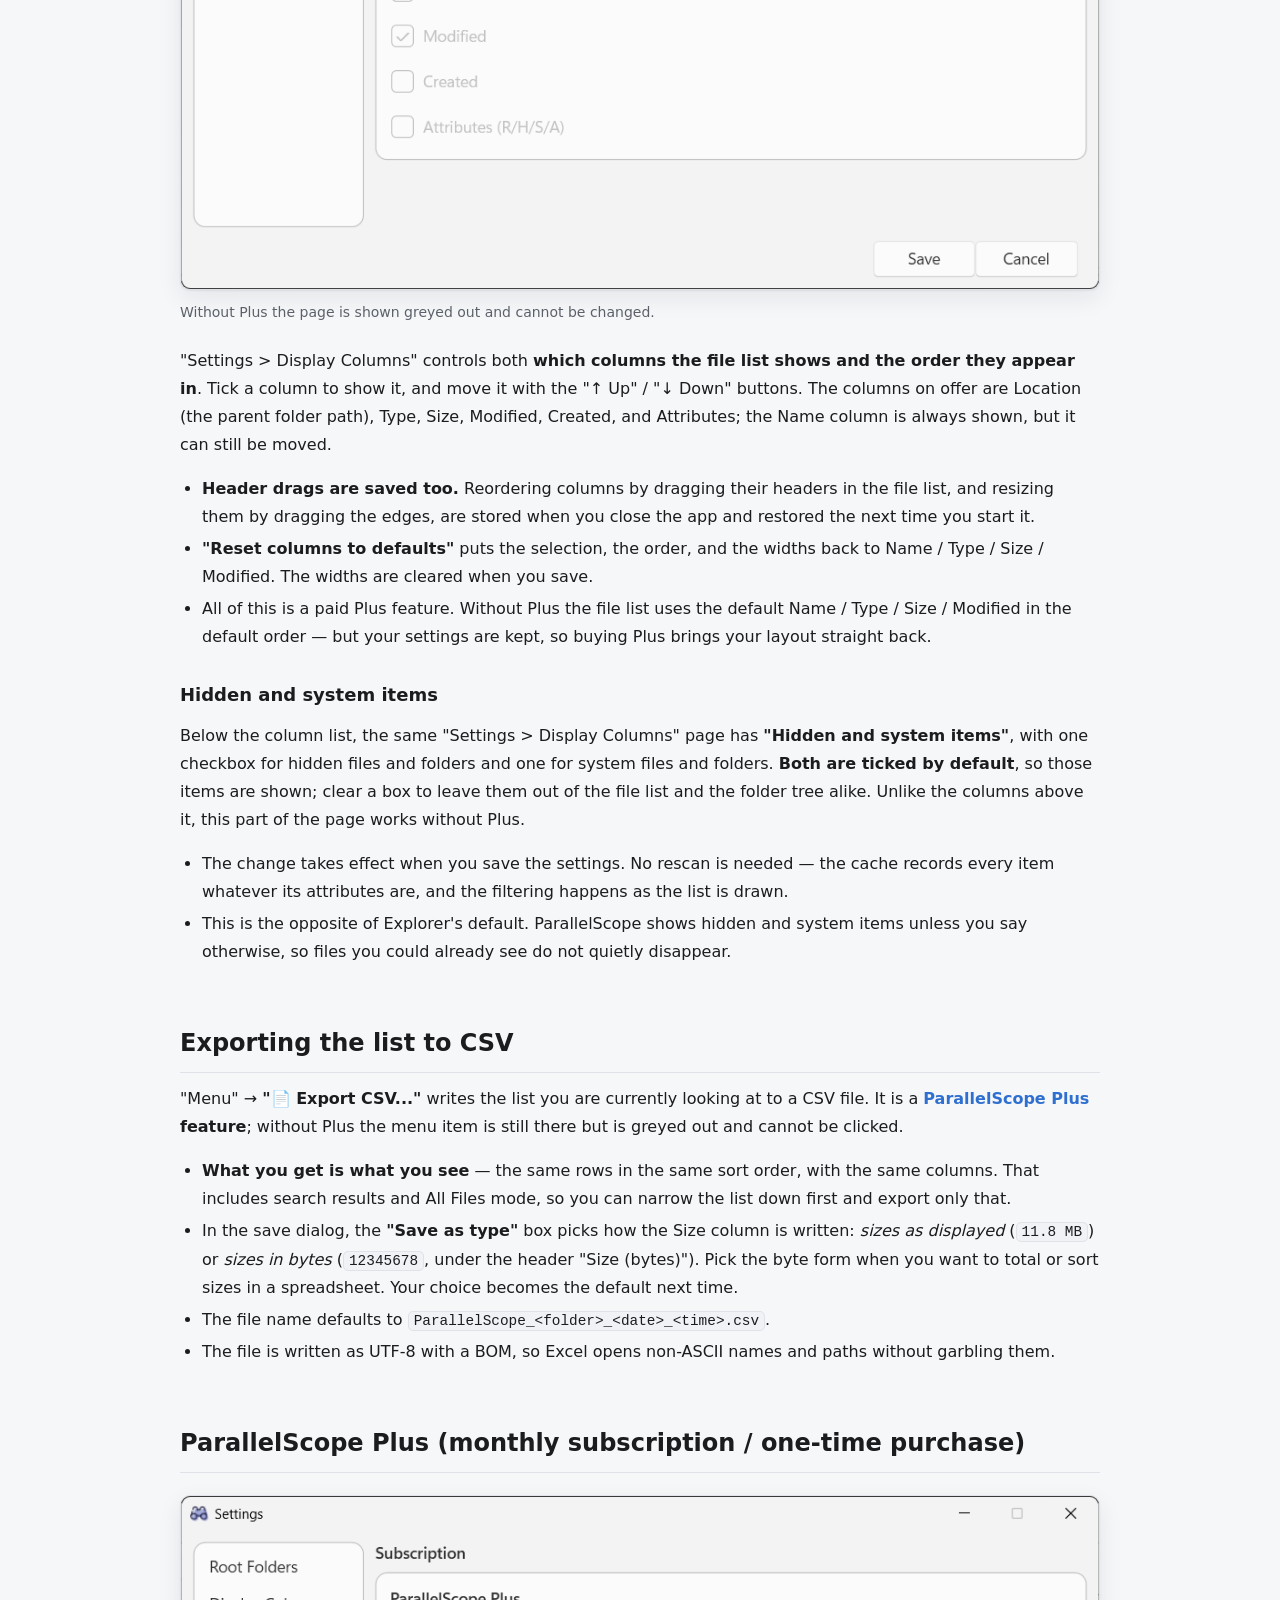
==== commit a8f11ac2: "紹介ページを追加し、READMEと使い方ガイドからリンクする Co-Authored-By: Claude Opus 5.5 <noreply@anthropic.com>" ====
--- a/docs/index.html
+++ b/docs/index.html
@@ -12,7 +12,7 @@
 
 <header class="hero">
   <div class="wrap">
-    <div class="langbar"><span class="current">English</span><a href="index.ja.html">日本語</a></div>
+    <div class="langbar"><a class="intro-link" href="intro.html">About ParallelScope</a><span class="current">English</span><a href="index.ja.html">日本語</a></div>
     <h1>ParallelScope User Guide</h1>
     <p class="tagline">A Windows desktop app for browsing and searching across several root folders at once.</p>
     <div class="badges">
@@ -531,6 +531,7 @@
 <footer>
   <div class="wrap">
     <ul>
+      <li><a href="intro.html">About ParallelScope</a></li>
       <li><a href="https://github.com/msmsrep/ParallelScope">GitHub repository</a></li>
       <li><a href="https://github.com/msmsrep/ParallelScope/issues">Questions and bug reports</a></li>
       <li><a href="https://github.com/msmsrep/ParallelScope/blob/main/Readme.md">Readme and privacy policy</a></li>
--- a/docs/style.css
+++ b/docs/style.css
@@ -67,6 +67,7 @@
 }
 
 .langbar .current { color: var(--text); font-weight: 600; }
+.langbar .intro-link { margin-right: auto; }
 
 h1 {
   font-size: 34px;
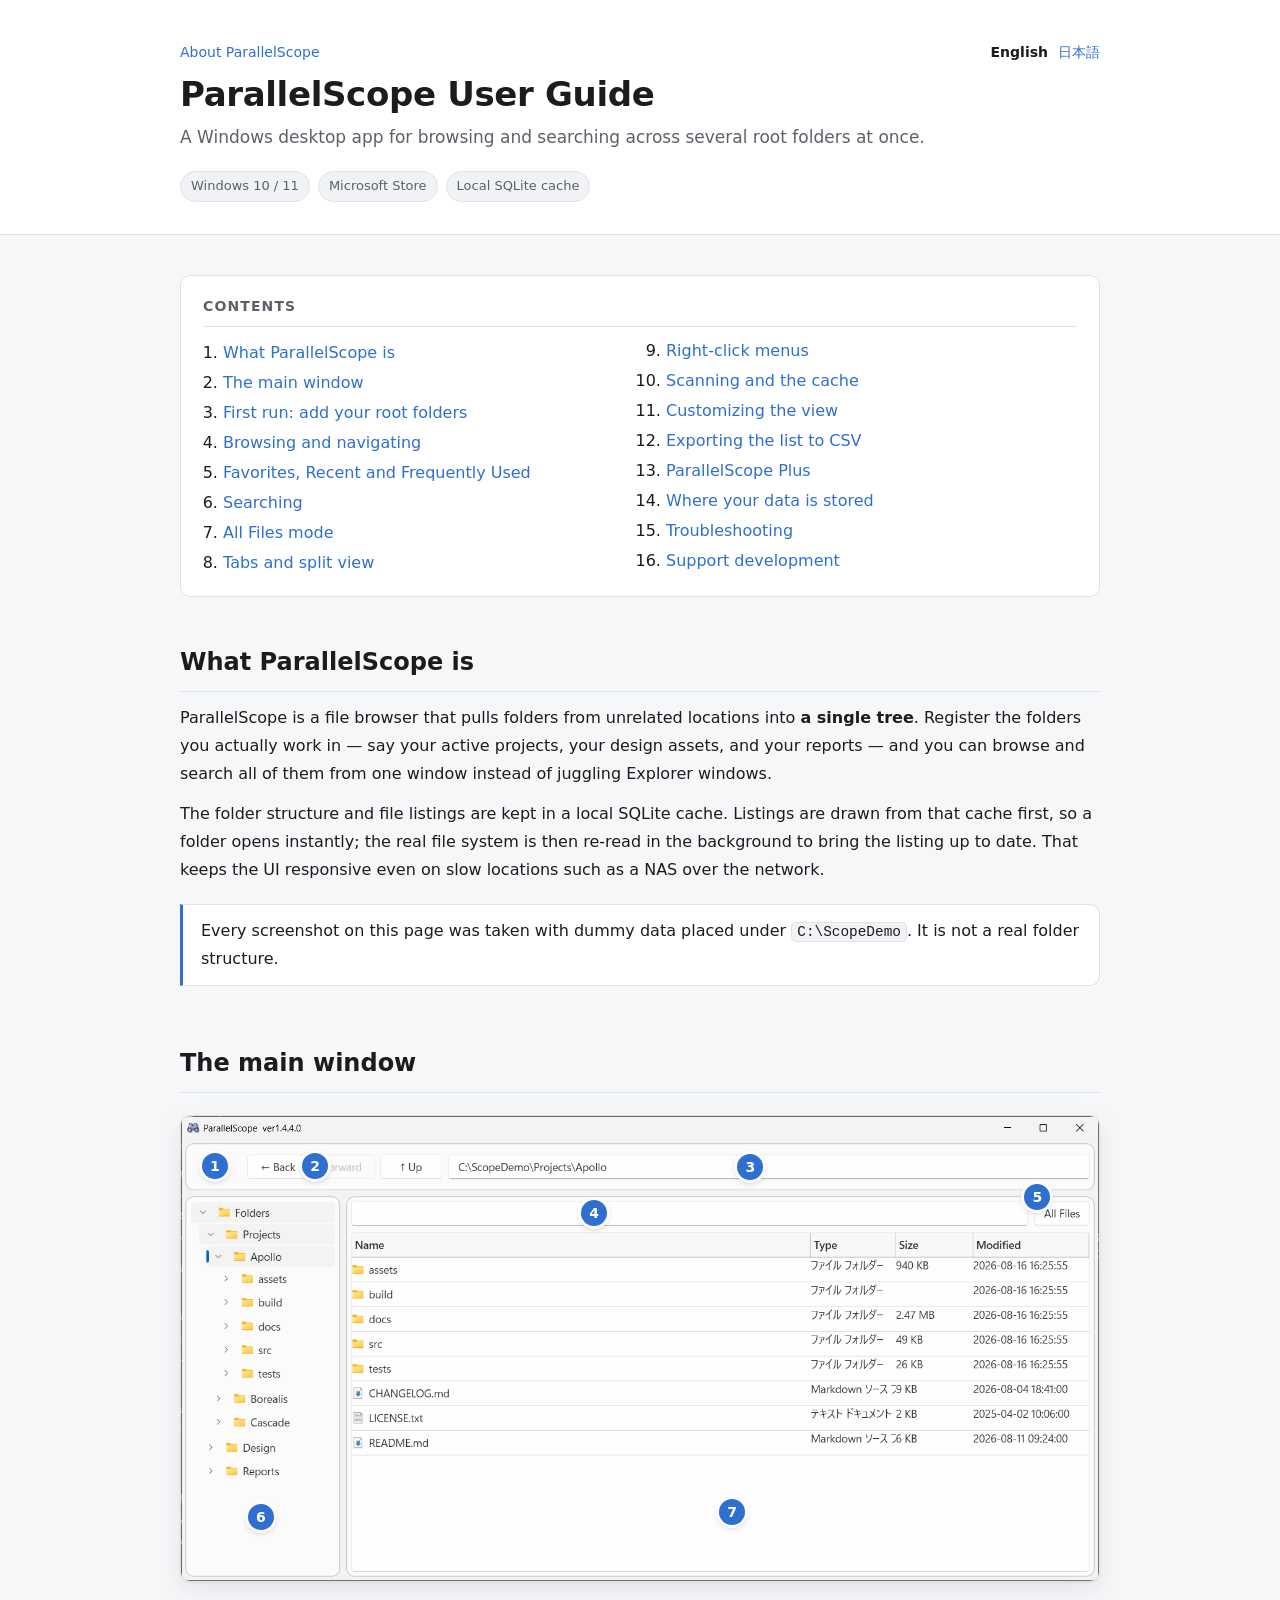
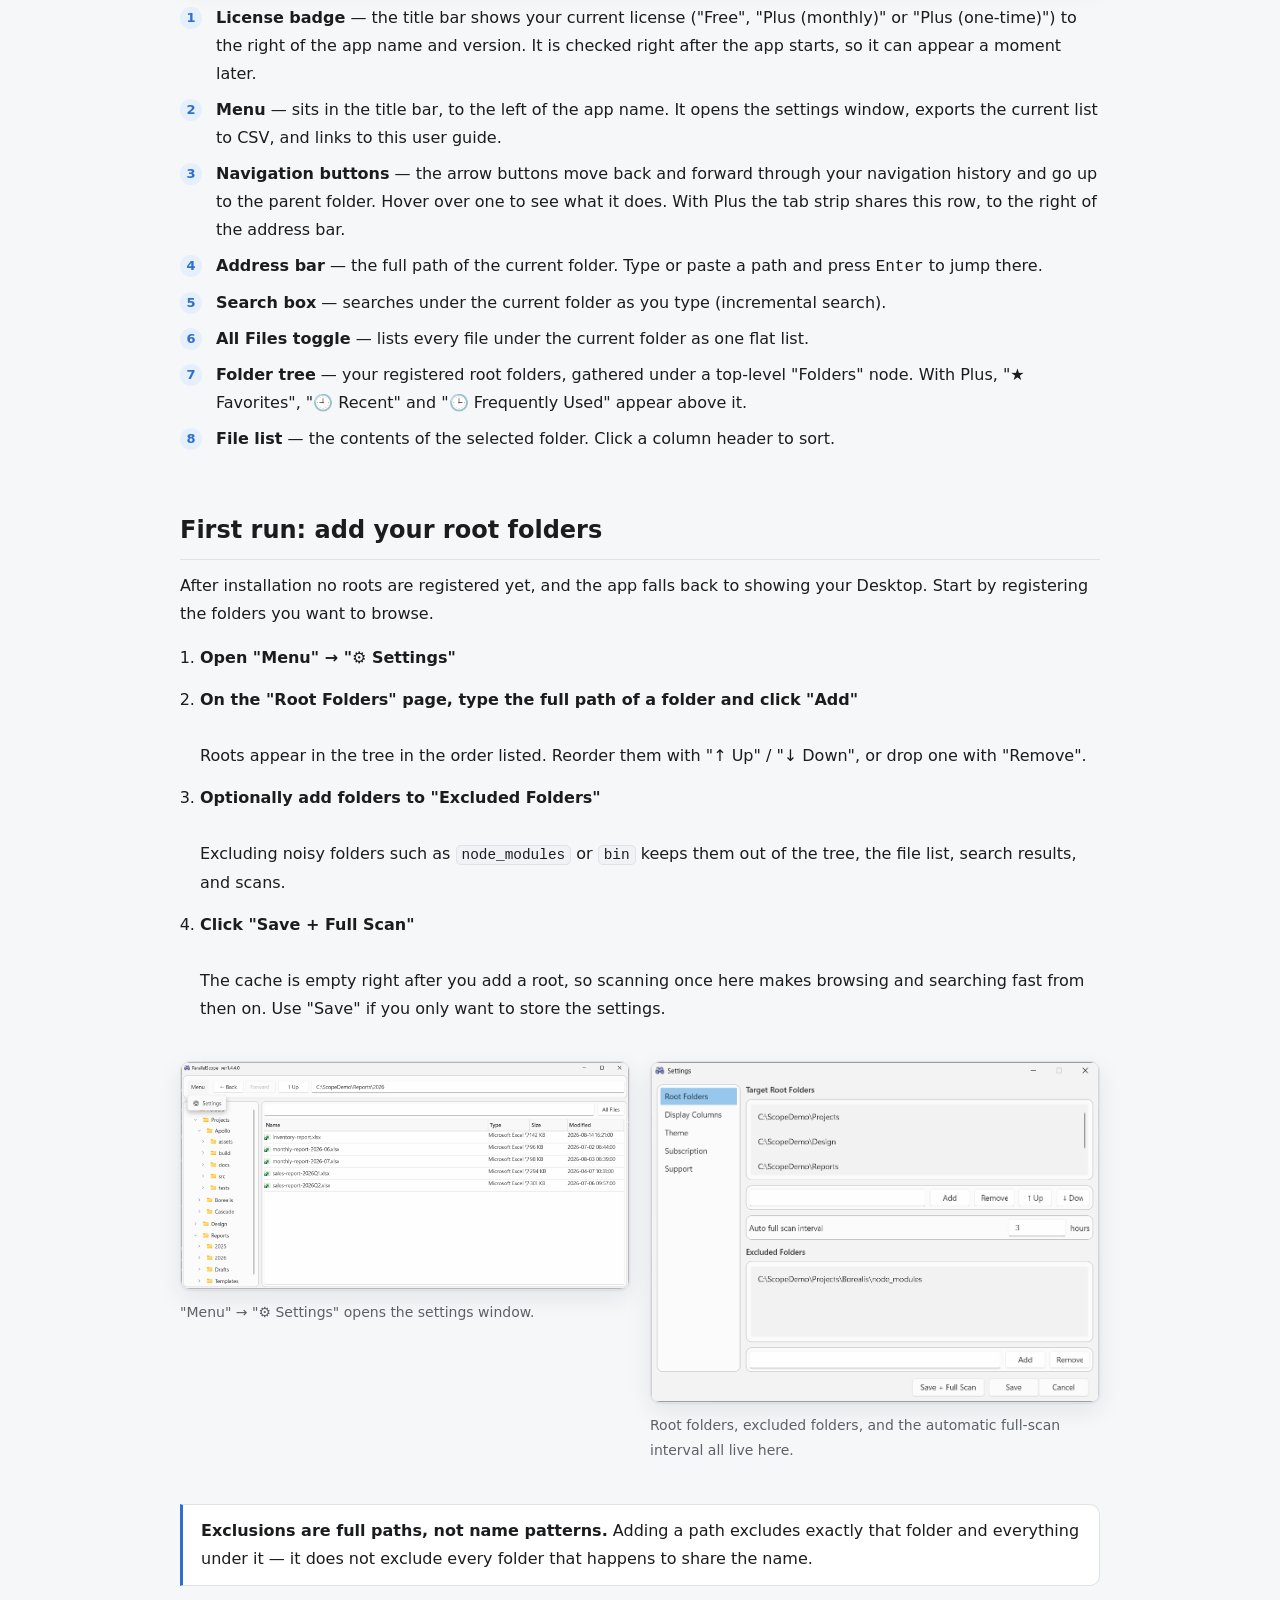
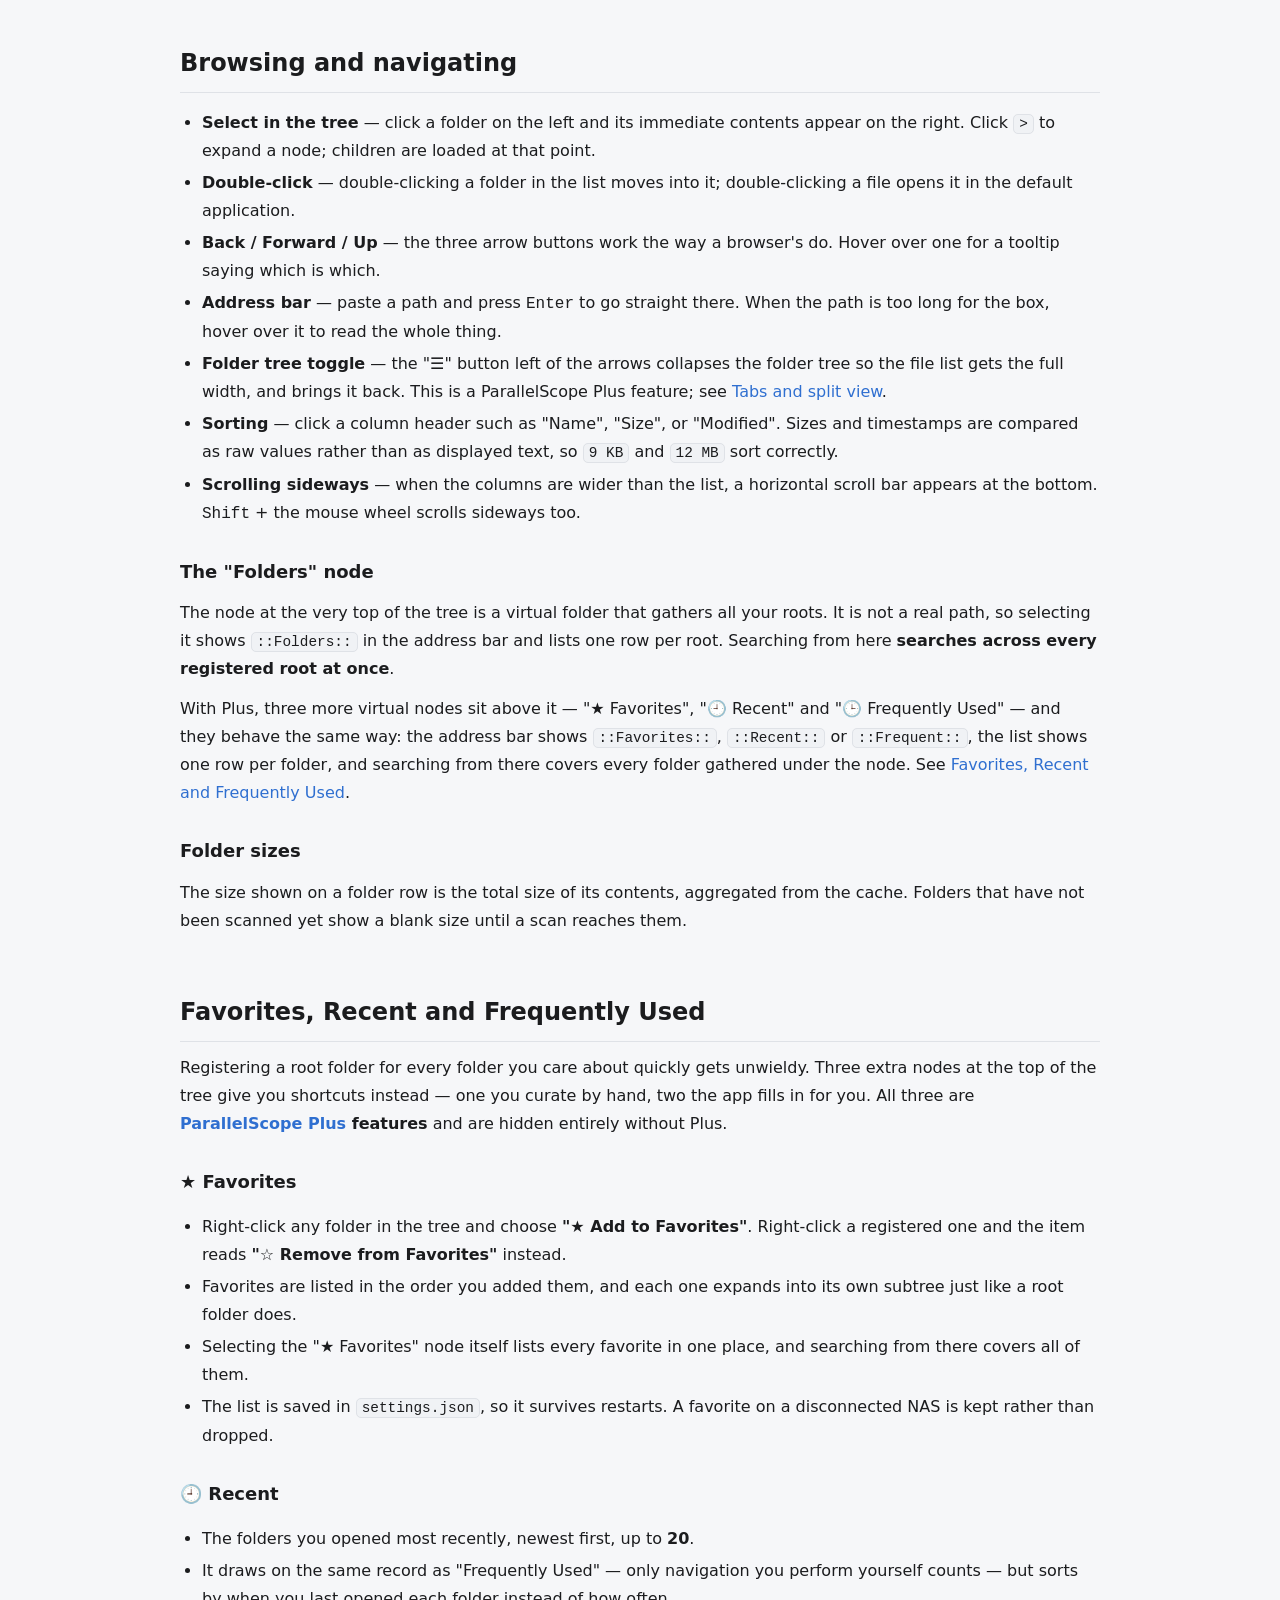
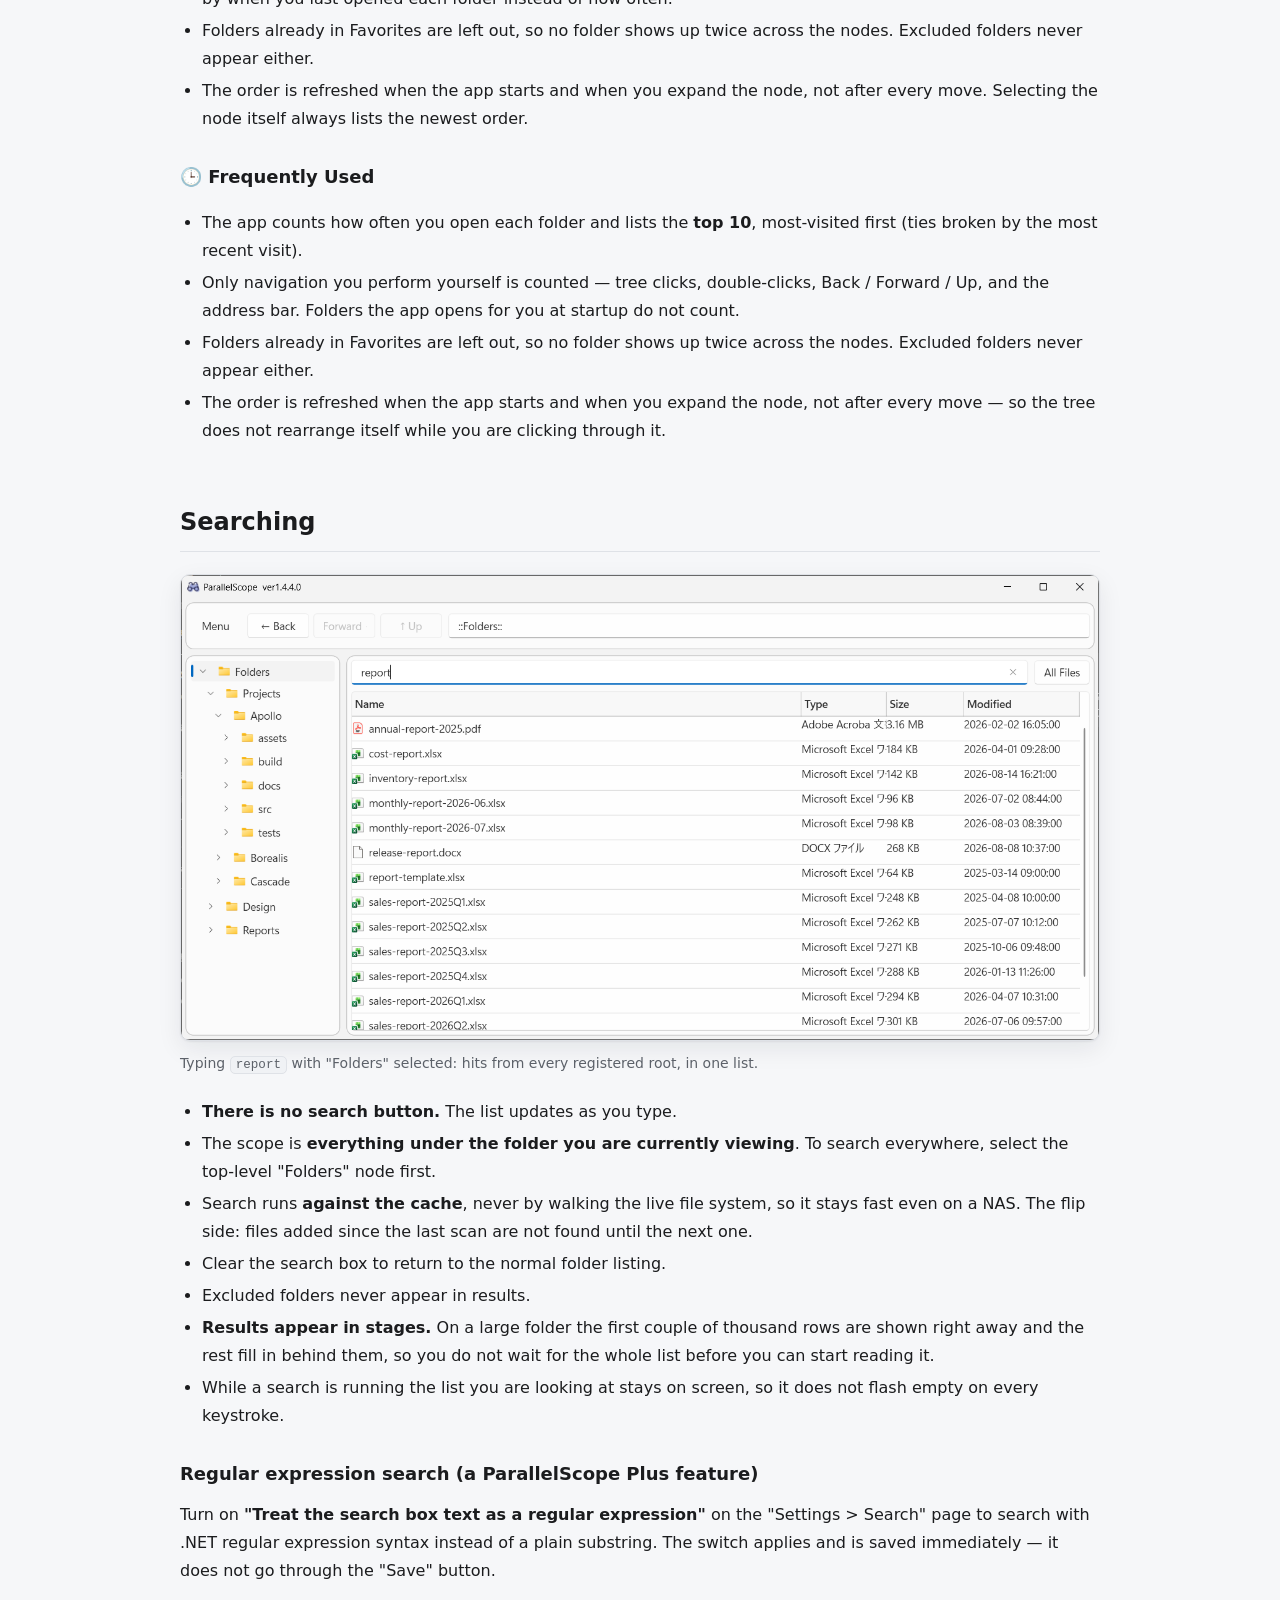
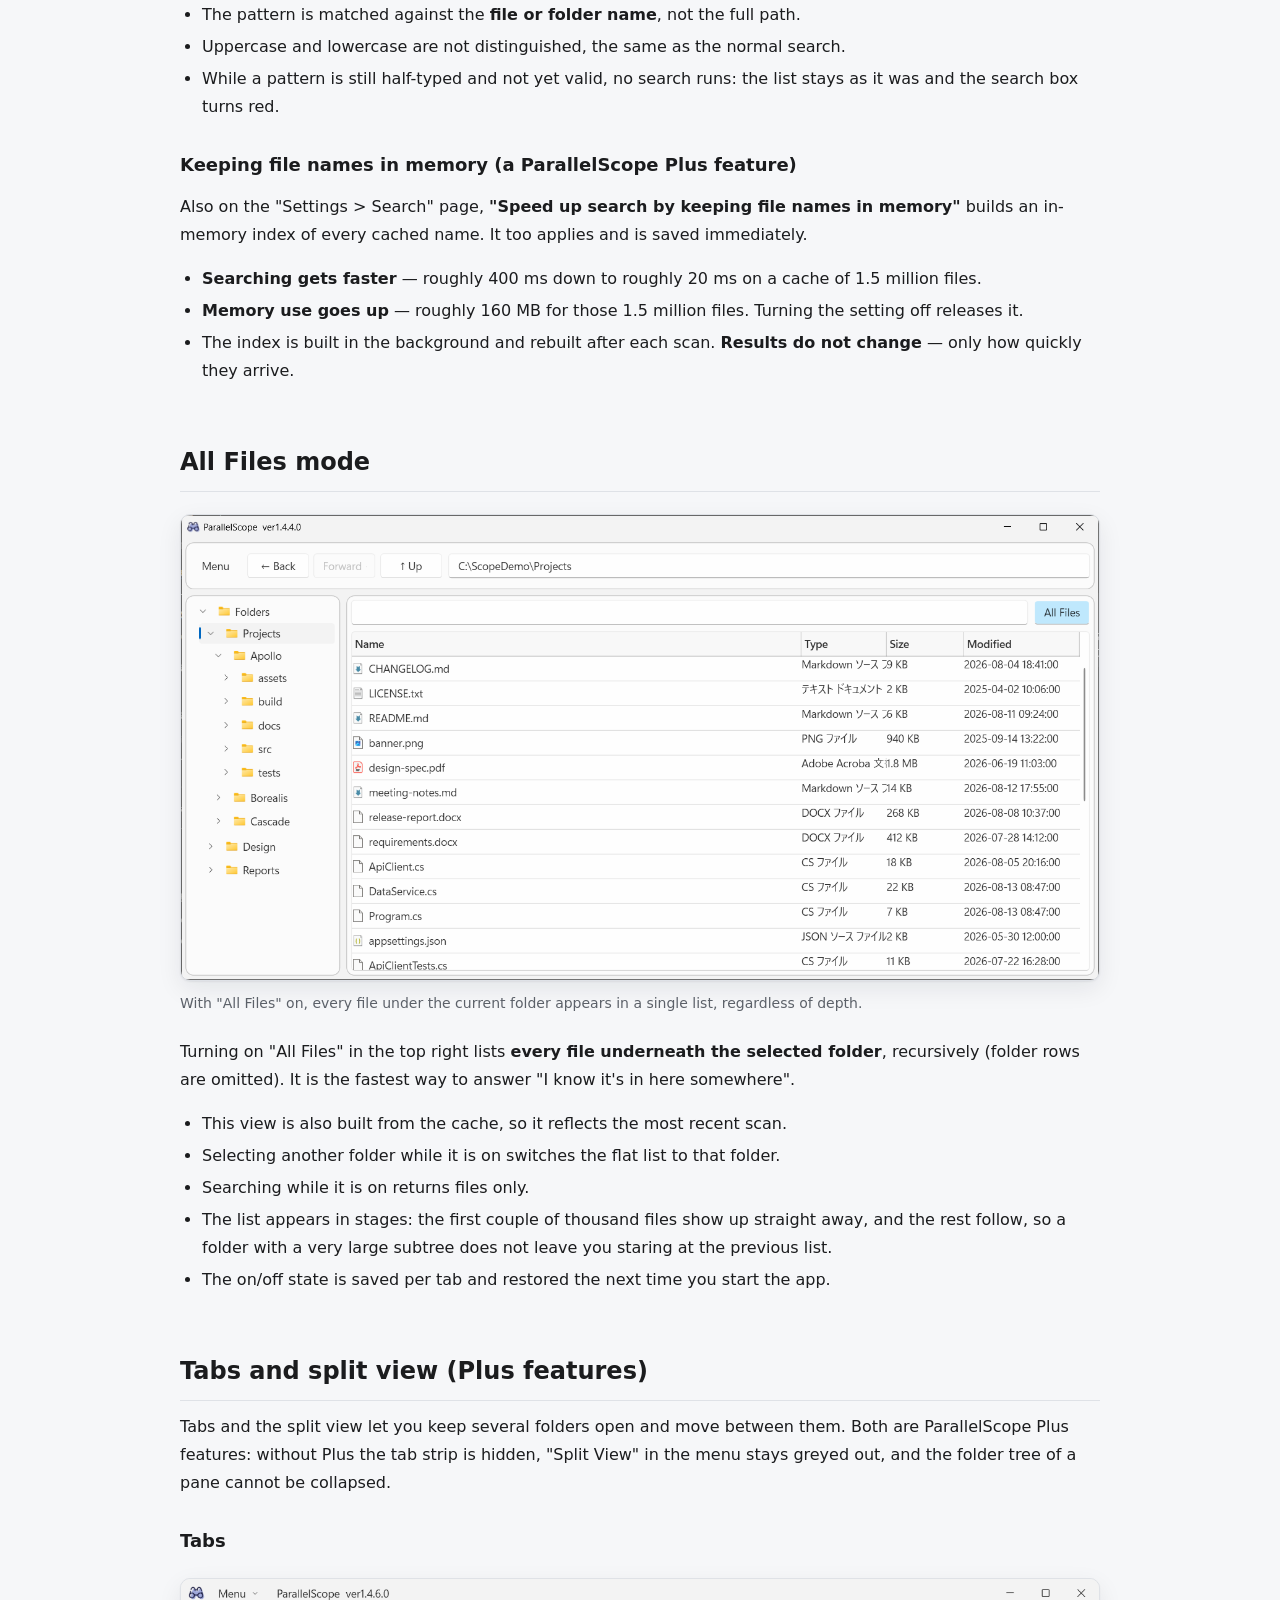
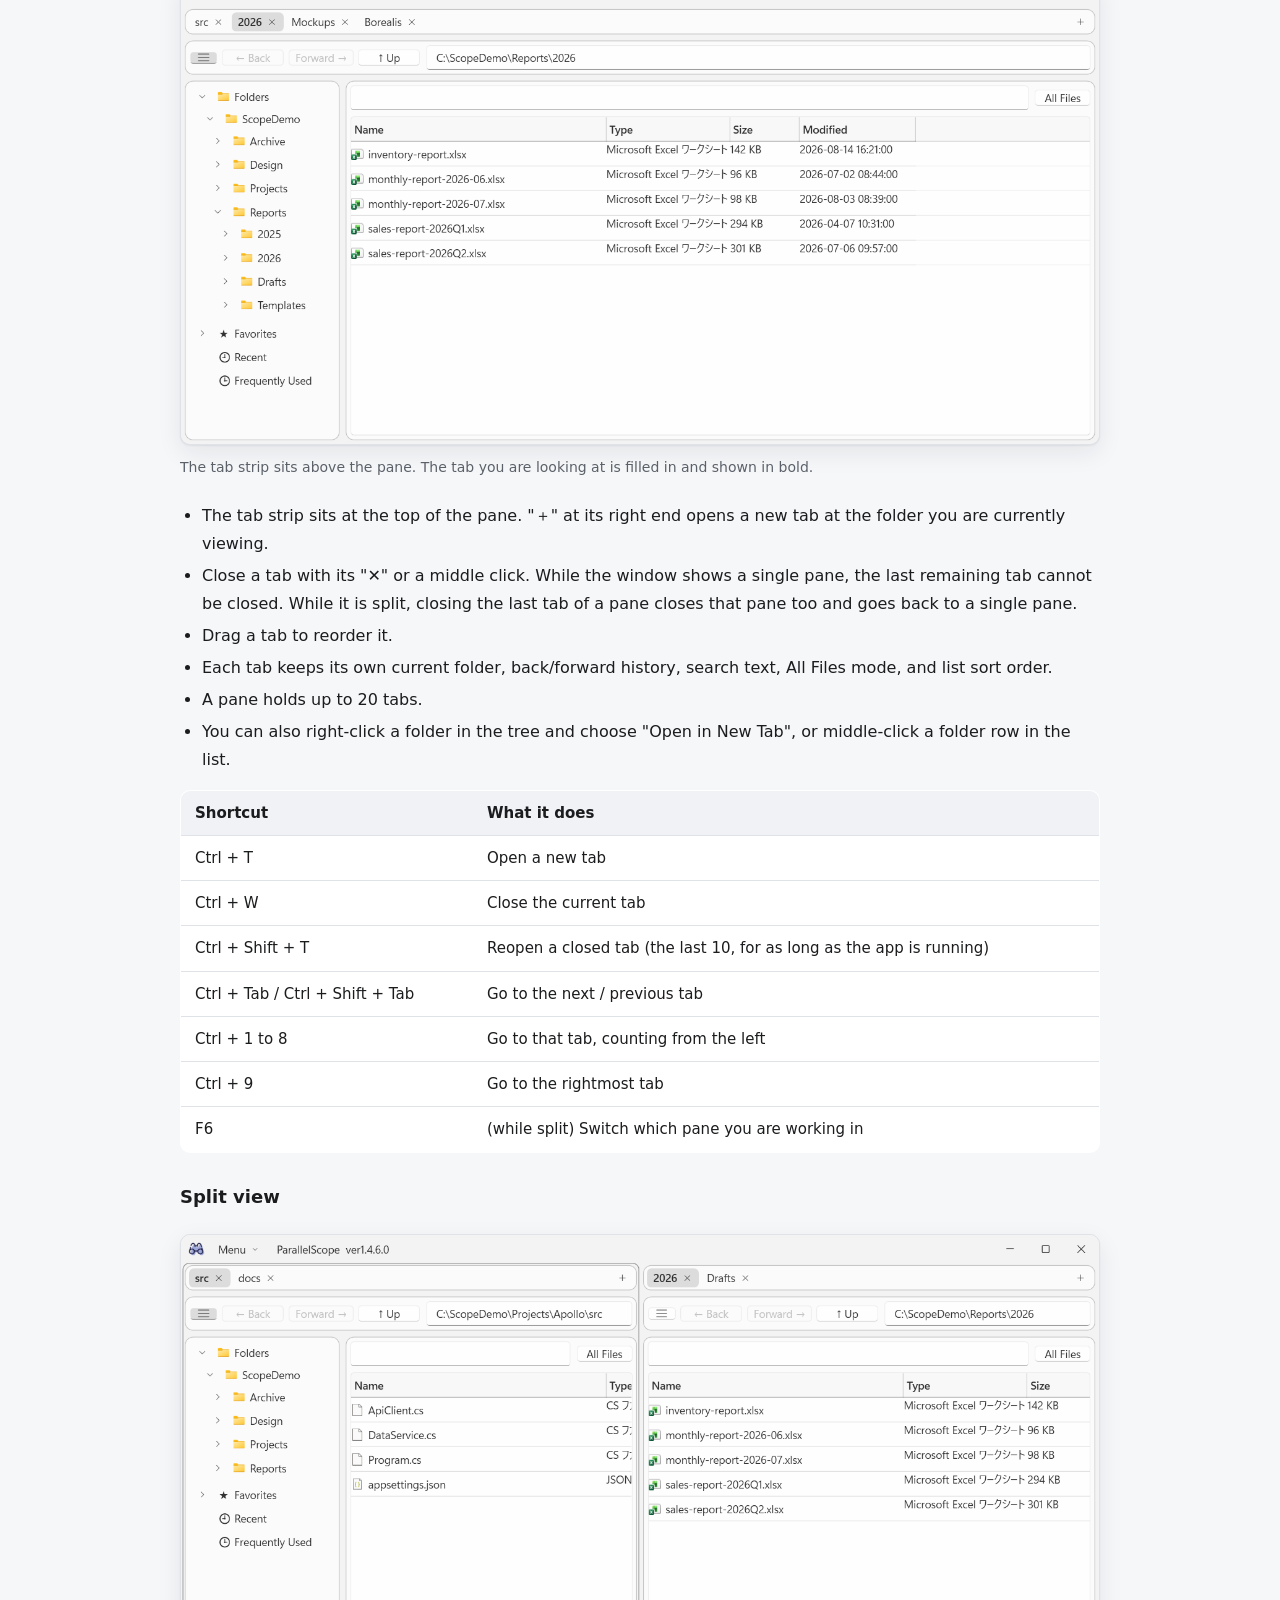
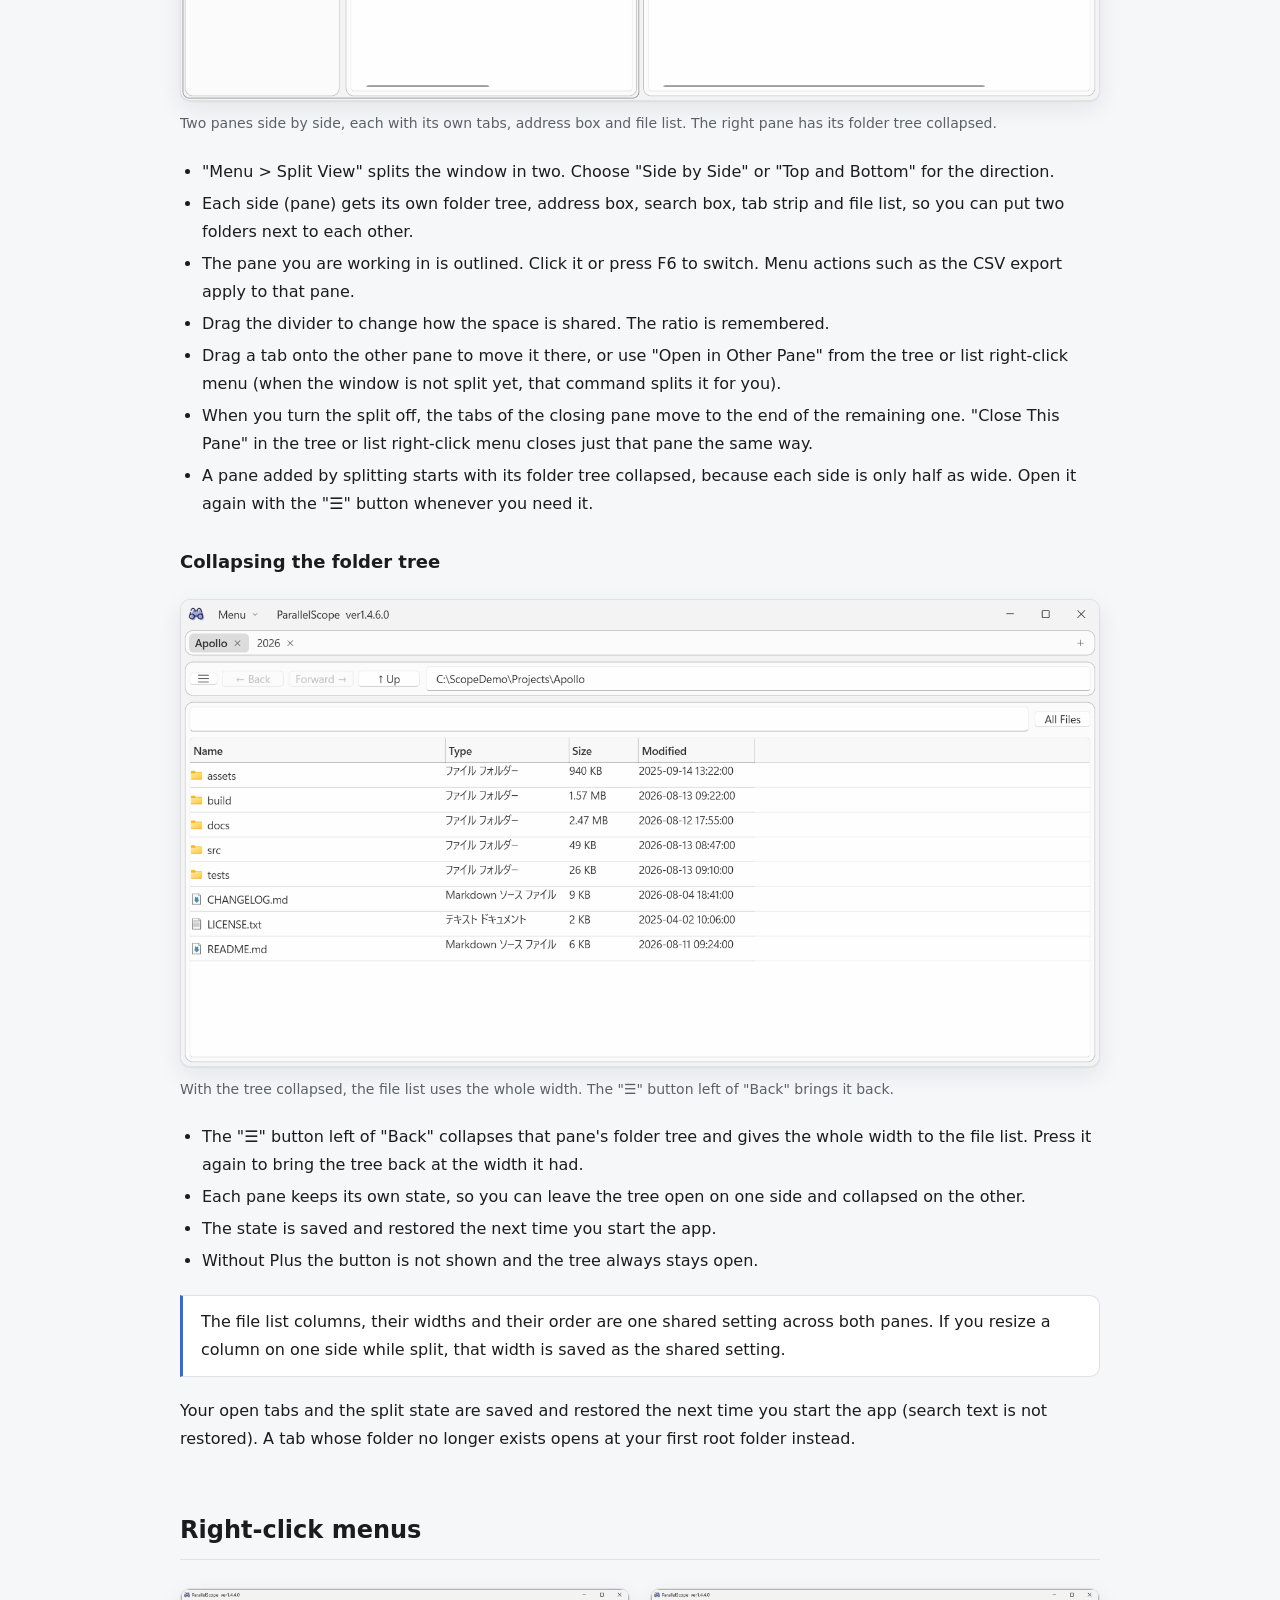
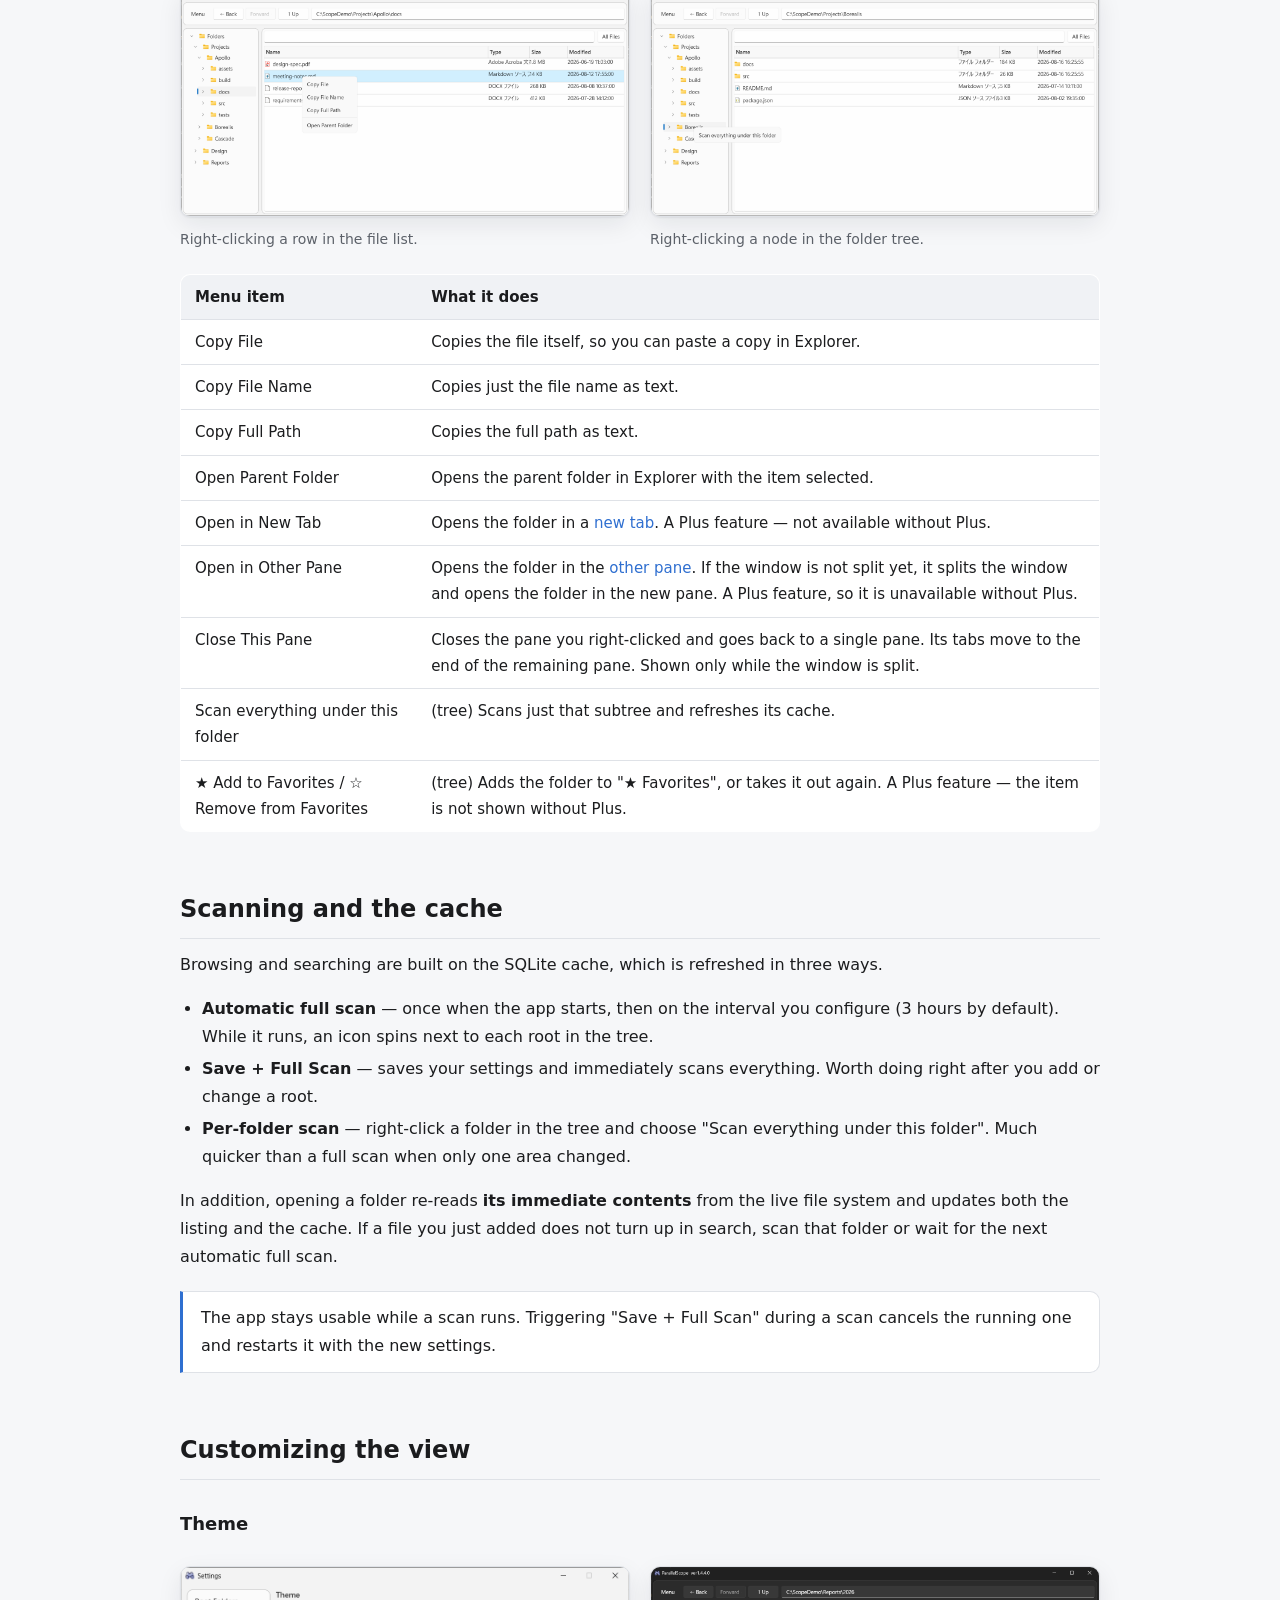
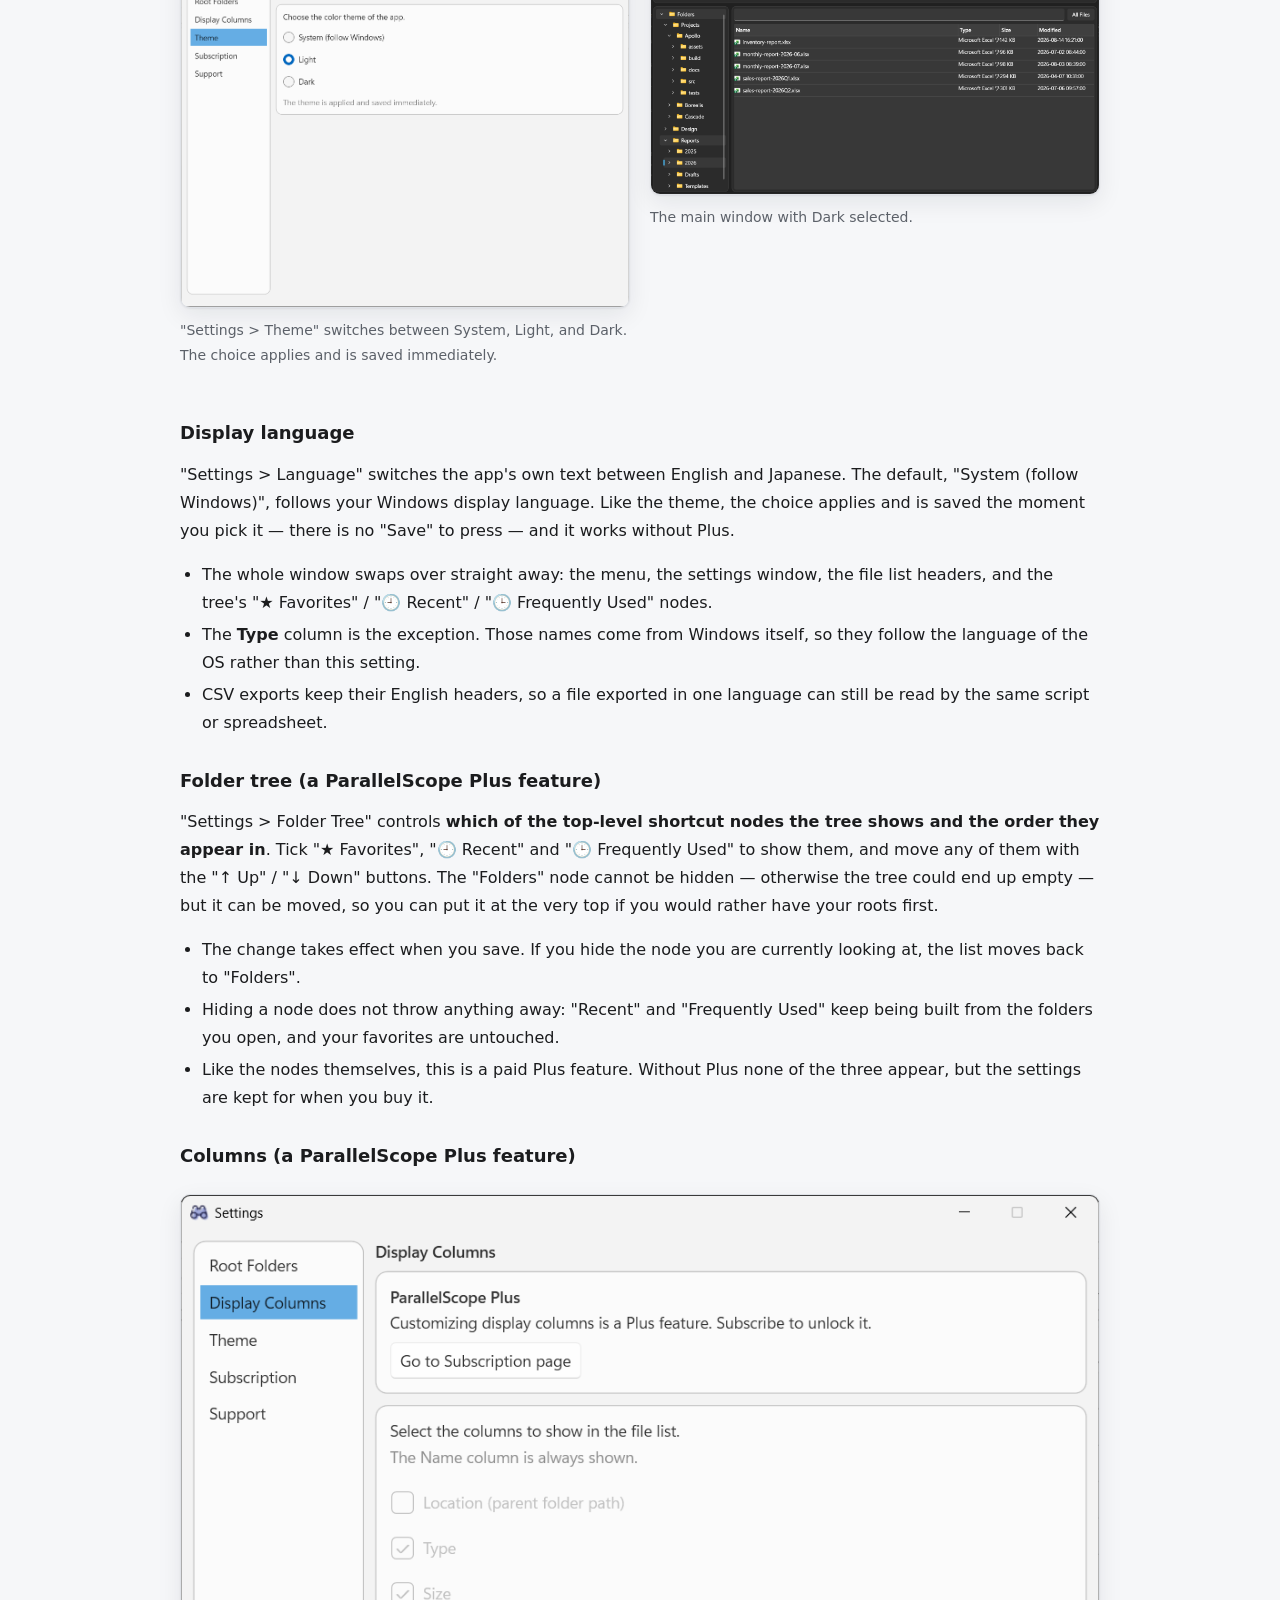
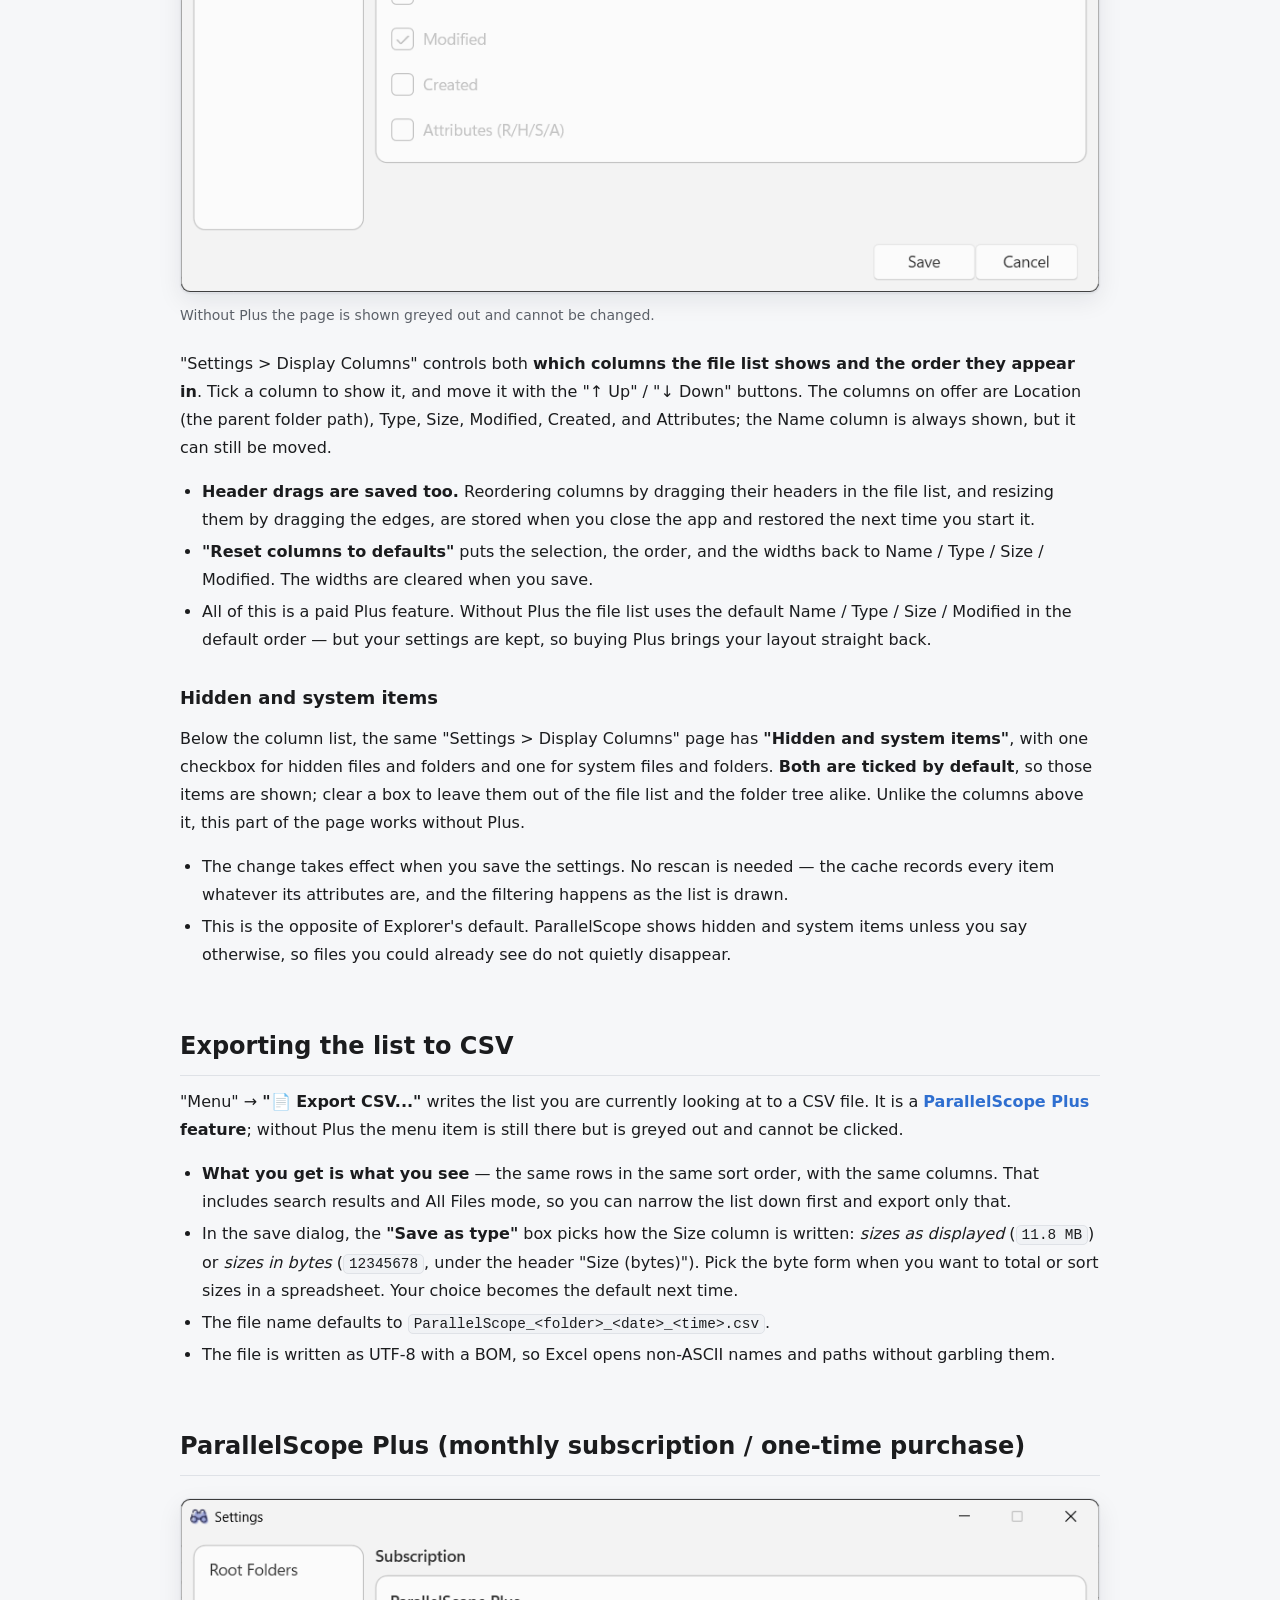
==== commit 6f2f4a7a: "開発支援について追加" ====
--- a/docs/index.html
+++ b/docs/index.html
@@ -43,6 +43,7 @@
     <li><a href="#plus">ParallelScope Plus</a></li>
     <li><a href="#data">Where your data is stored</a></li>
     <li><a href="#tips">Troubleshooting</a></li>
+    <li><a href="#support">Support development</a></li>
   </ol>
 </nav>
 
@@ -526,6 +527,15 @@
   <p>Choose "CSV - sizes in bytes" in the "Save as type" box of the export dialog. That writes plain byte counts a spreadsheet can total.</p>
 </section>
 
+<section id="support">
+  <h2>Support development</h2>
+  <p>ParallelScope is built by a single developer. If you find it useful, a donation helps keep development going.</p>
+  <div class="support-links">
+    <a class="btn primary" href="https://ko-fi.com/msmsrep">Support on Ko-fi</a>
+    <a class="btn secondary" href="https://github.com/sponsors/msmsrep">GitHub Sponsors</a>
+  </div>
+</section>
+
 </div>
 
 <footer>
@@ -534,7 +544,8 @@
       <li><a href="intro.html">About ParallelScope</a></li>
       <li><a href="https://github.com/msmsrep/ParallelScope">GitHub repository</a></li>
       <li><a href="https://github.com/msmsrep/ParallelScope/issues">Questions and bug reports</a></li>
-      <li><a href="https://github.com/msmsrep/ParallelScope/blob/main/Readme.md">Readme and privacy policy</a></li>
+      <li><a href="https://github.com/msmsrep/ParallelScope/blob/main/Readme.md">Readme</a></li>
+      <li><a href="privacy.html">Privacy policy</a></li>
       <li><a href="https://ko-fi.com/msmsrep">Ko-fi</a></li>
       <li><a href="https://github.com/sponsors/msmsrep">GitHub Sponsors</a></li>
     </ul>
--- a/docs/style.css
+++ b/docs/style.css
@@ -254,3 +254,30 @@
 
 footer .wrap { padding-top: 28px; padding-bottom: 40px; }
 footer ul { list-style: none; padding: 0; display: flex; flex-wrap: wrap; gap: 18px; margin: 0 0 12px; }
+
+/* ---- buttons / support (shared with the intro page) ---- */
+
+.btn {
+  display: inline-block;
+  padding: 10px 22px;
+  border-radius: 8px;
+  font-weight: 600;
+  border: 1px solid var(--accent);
+}
+
+.btn:hover { text-decoration: none; }
+.btn.primary { background: var(--accent); color: #fff; }
+.btn.secondary { background: var(--surface); color: var(--accent); }
+
+@media (prefers-color-scheme: dark) {
+  .btn.primary { color: #0d1522; }
+}
+
+#support { margin-bottom: 48px; }
+
+.support-links {
+  display: flex;
+  flex-wrap: wrap;
+  gap: 12px;
+  margin-top: 16px;
+}
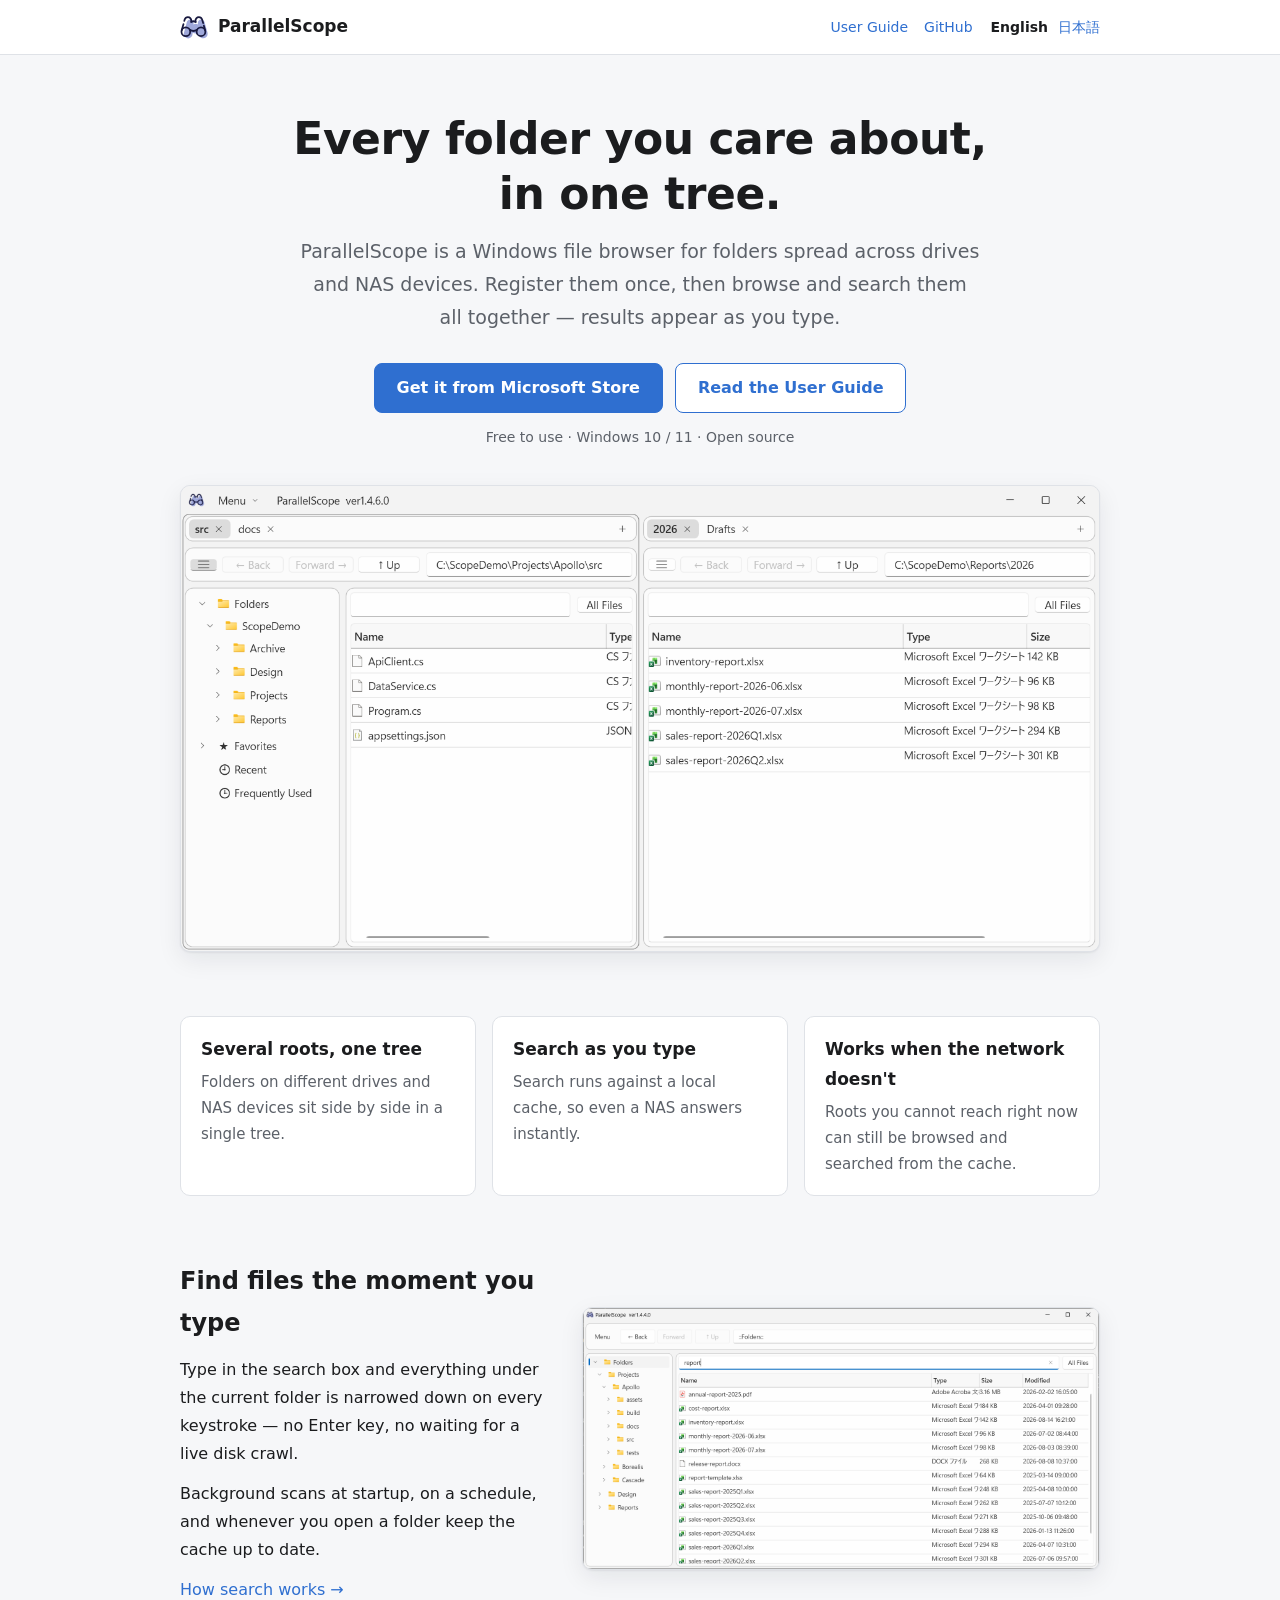
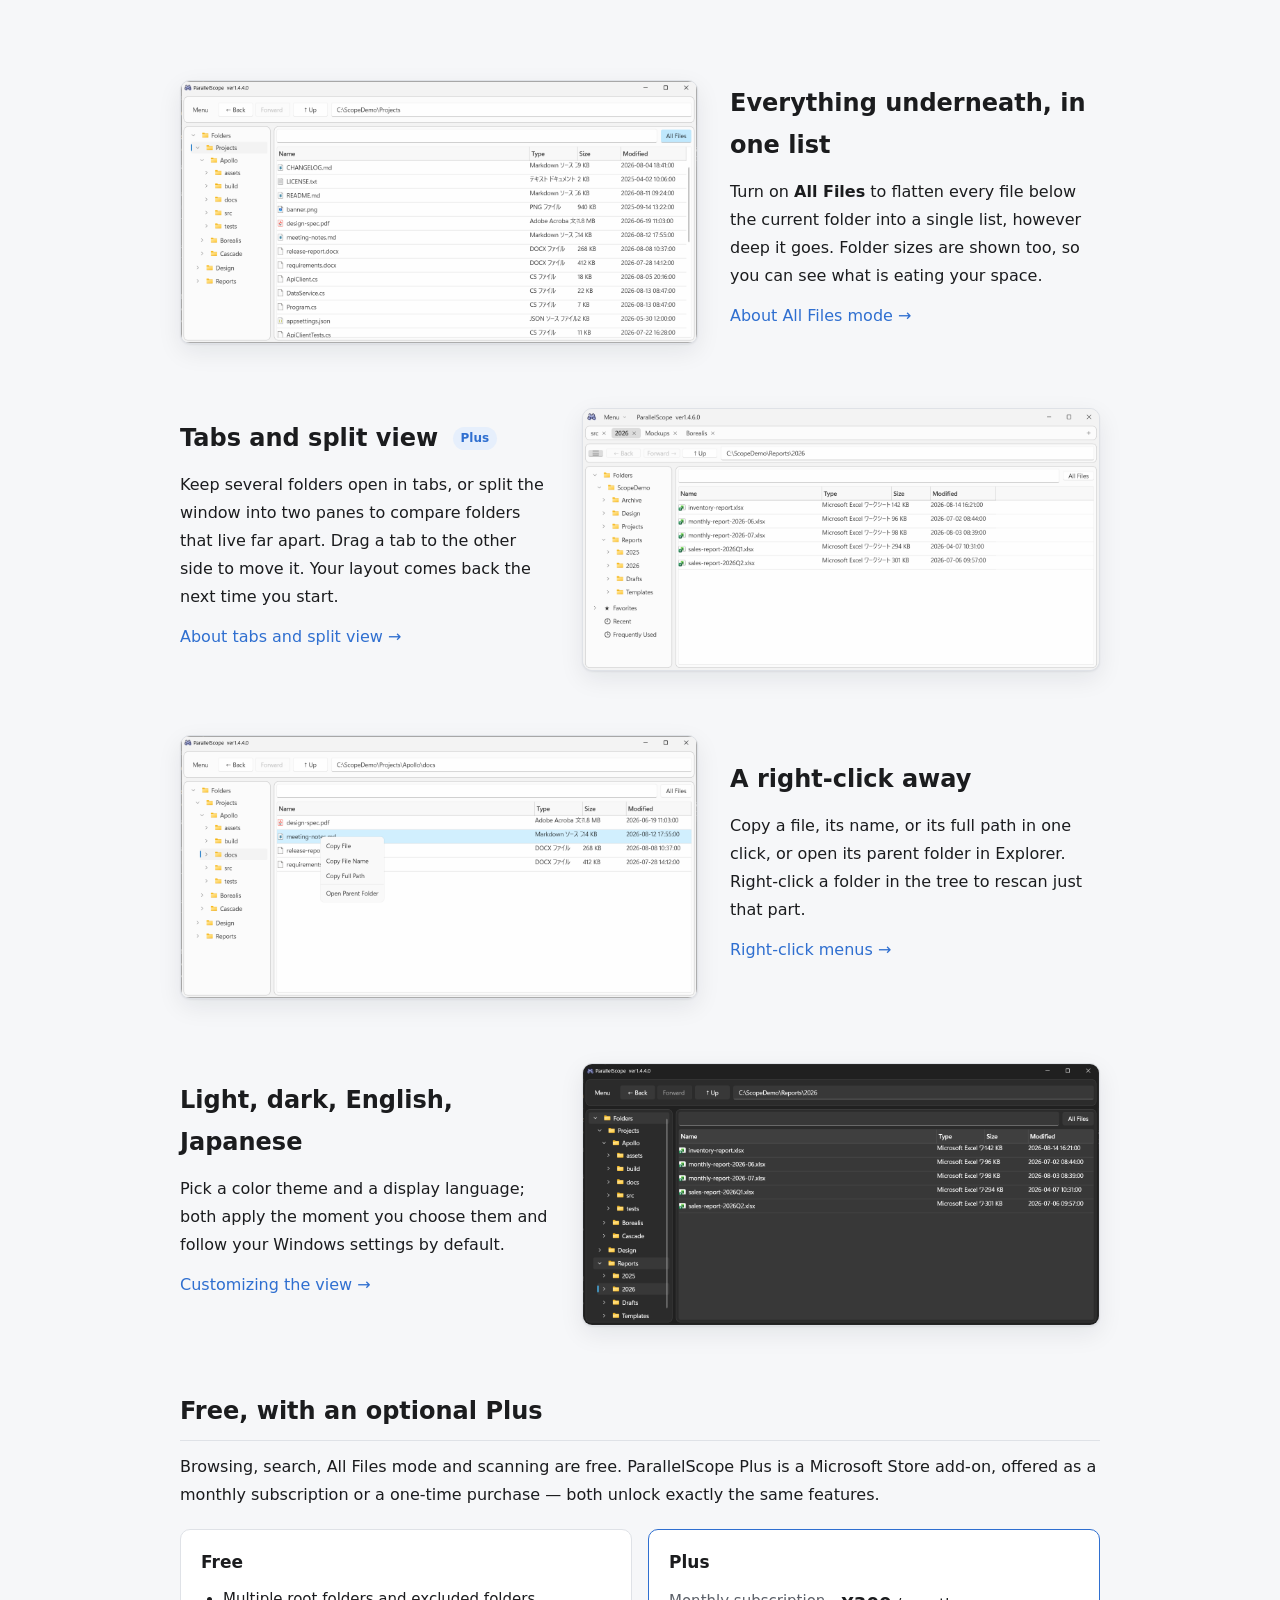
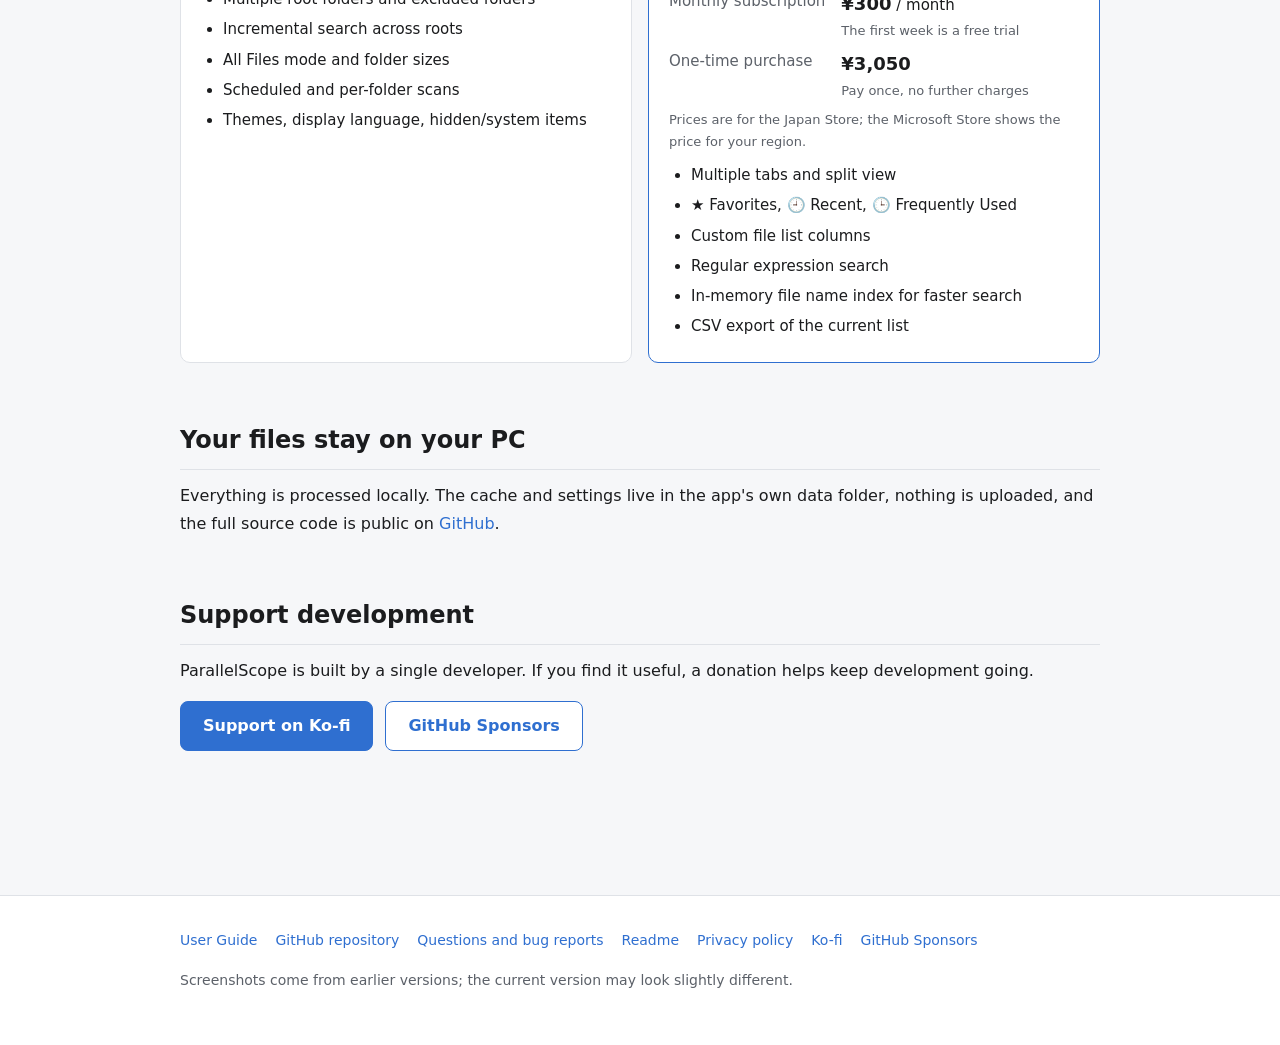
==== commit d8e12df5: "紹介ページをサイトのトップにし、検索エンジン向けの情報を追加する - 紹介ページを index.html、使い方ガイドを guide.html に改名（旧 intro.html は転送ページとして残す" ====
--- a/docs/index.html
+++ b/docs/index.html
@@ -1,530 +1,195 @@
-﻿<!DOCTYPE html>
+<!DOCTYPE html>
 <html lang="en">
 <head>
 <meta charset="utf-8">
 <meta name="viewport" content="width=device-width, initial-scale=1">
-<title>ParallelScope User Guide</title>
-<meta name="description" content="User guide for ParallelScope, a Windows file browser that spans multiple root folders. Screen layout, first-time setup, search, All Files mode, tabs and the split view, Favorites, Recent and Frequently Used folders, CSV export, the English / Japanese display language, hidden and system items, and how scanning and the cache work — with screenshots.">
+<title>ParallelScope – Multi-Folder File Browser with Instant Search for Windows</title>
+<meta name="description" content="ParallelScope is a Windows file browser that puts folders from several drives and NAS devices into one tree and searches them all as you type, backed by a local cache.">
 <link rel="icon" href="images/favicon.svg" type="image/svg+xml">
 <link rel="stylesheet" href="style.css">
+<link rel="stylesheet" href="intro.css">
+<link rel="canonical" href="https://msmsrep.github.io/ParallelScope/">
+<link rel="alternate" hreflang="en" href="https://msmsrep.github.io/ParallelScope/">
+<link rel="alternate" hreflang="ja" href="https://msmsrep.github.io/ParallelScope/index.ja.html">
+<link rel="alternate" hreflang="x-default" href="https://msmsrep.github.io/ParallelScope/">
+<meta property="og:type" content="website">
+<meta property="og:site_name" content="ParallelScope">
+<meta property="og:title" content="ParallelScope – Multi-Folder File Browser with Instant Search for Windows">
+<meta property="og:description" content="ParallelScope is a Windows file browser that puts folders from several drives and NAS devices into one tree and searches them all as you type, backed by a local cache.">
+<meta property="og:url" content="https://msmsrep.github.io/ParallelScope/">
+<meta property="og:image" content="https://msmsrep.github.io/ParallelScope/images/13-split-view.png">
+<meta property="og:image:width" content="1484">
+<meta property="og:image:height" content="752">
+<meta property="og:locale" content="en_US">
+<meta name="twitter:card" content="summary_large_image">
+<script type="application/ld+json">
+{
+  "@context": "https://schema.org",
+  "@type": "SoftwareApplication",
+  "name": "ParallelScope",
+  "url": "https://msmsrep.github.io/ParallelScope/",
+  "description": "ParallelScope is a Windows file browser that puts folders from several drives and NAS devices into one tree and searches them all as you type, backed by a local cache.",
+  "inLanguage": "en",
+  "operatingSystem": "Windows 10, Windows 11",
+  "applicationCategory": "UtilitiesApplication",
+  "image": "https://msmsrep.github.io/ParallelScope/images/13-split-view.png",
+  "screenshot": [
+    "https://msmsrep.github.io/ParallelScope/images/13-split-view.png",
+    "https://msmsrep.github.io/ParallelScope/images/02-search.png",
+    "https://msmsrep.github.io/ParallelScope/images/03-allfiles.png",
+    "https://msmsrep.github.io/ParallelScope/images/12-tabs.png",
+    "https://msmsrep.github.io/ParallelScope/images/09-dark.png"
+  ],
+  "downloadUrl": "https://apps.microsoft.com/detail/9P96W3RFPLP6",
+  "offers": {
+    "@type": "Offer",
+    "price": "0",
+    "priceCurrency": "USD"
+  },
+  "author": {
+    "@type": "Person",
+    "name": "msmsrep",
+    "url": "https://github.com/msmsrep"
+  },
+  "codeRepository": "https://github.com/msmsrep/ParallelScope"
+}
+</script>
 </head>
 <body>
 
-<header class="hero">
+<header class="topbar">
   <div class="wrap">
-    <div class="langbar"><a class="intro-link" href="intro.html">About ParallelScope</a><span class="current">English</span><a href="index.ja.html">日本語</a></div>
-    <h1>ParallelScope User Guide</h1>
-    <p class="tagline">A Windows desktop app for browsing and searching across several root folders at once.</p>
-    <div class="badges">
-      <span class="badge">Windows 10 / 11</span>
-      <span class="badge">Microsoft Store</span>
-      <span class="badge">Local SQLite cache</span>
+    <a class="brand" href="./"><img src="images/favicon.svg" alt="">ParallelScope</a>
+    <nav>
+      <a href="guide.html">User Guide</a>
+      <a href="https://github.com/msmsrep/ParallelScope">GitHub</a>
+    </nav>
+    <div class="langbar"><span class="current">English</span><a href="index.ja.html">日本語</a></div>
+  </div>
+</header>
+
+<div class="wrap">
+
+<section class="intro-hero">
+  <h1>Every folder you care about,<br>in one tree.</h1>
+  <p class="lead">ParallelScope is a Windows file browser for folders spread across drives and NAS devices. Register them once, then browse and search them all together — results appear as you type.</p>
+  <div class="cta">
+    <a class="btn primary" href="https://apps.microsoft.com/detail/9P96W3RFPLP6">Get it from Microsoft Store</a>
+    <a class="btn secondary" href="guide.html">Read the User Guide</a>
+  </div>
+  <p class="cta-note">Free to use · Windows 10 / 11 · Open source</p>
+  <figure>
+    <img src="images/13-split-view.png" alt="ParallelScope in split view: two panes, each with tabs, a folder tree and a file list" width="1484" height="752">
+  </figure>
+</section>
+
+<div class="highlights">
+  <div class="card">
+    <h3>Several roots, one tree</h3>
+    <p>Folders on different drives and NAS devices sit side by side in a single tree.</p>
+  </div>
+  <div class="card">
+    <h3>Search as you type</h3>
+    <p>Search runs against a local cache, so even a NAS answers instantly.</p>
+  </div>
+  <div class="card">
+    <h3>Works when the network doesn't</h3>
+    <p>Roots you cannot reach right now can still be browsed and searched from the cache.</p>
+  </div>
+</div>
+
+<section class="feature">
+  <div class="feature-text">
+    <h2>Find files the moment you type</h2>
+    <p>Type in the search box and everything under the current folder is narrowed down on every keystroke — no Enter key, no waiting for a live disk crawl.</p>
+    <p>Background scans at startup, on a schedule, and whenever you open a folder keep the cache up to date.</p>
+    <p><a href="guide.html#search">How search works →</a></p>
+  </div>
+  <figure>
+    <img src="images/02-search.png" alt="Searching for &quot;report&quot; lists matching files from every root" width="1484" height="752" loading="lazy">
+  </figure>
+</section>
+
+<section class="feature reverse">
+  <div class="feature-text">
+    <h2>Everything underneath, in one list</h2>
+    <p>Turn on <strong>All Files</strong> to flatten every file below the current folder into a single list, however deep it goes. Folder sizes are shown too, so you can see what is eating your space.</p>
+    <p><a href="guide.html#allfiles">About All Files mode →</a></p>
+  </div>
+  <figure>
+    <img src="images/03-allfiles.png" alt="All Files mode listing every file under a folder" width="1484" height="752" loading="lazy">
+  </figure>
+</section>
+
+<section class="feature">
+  <div class="feature-text">
+    <h2>Tabs and split view <span class="plus-tag">Plus</span></h2>
+    <p>Keep several folders open in tabs, or split the window into two panes to compare folders that live far apart. Drag a tab to the other side to move it. Your layout comes back the next time you start.</p>
+    <p><a href="guide.html#tabs">About tabs and split view →</a></p>
+  </div>
+  <figure>
+    <img src="images/12-tabs.png" alt="Several folders open as tabs, with Favorites, Recent and Frequently Used in the tree" width="1484" height="752" loading="lazy">
+  </figure>
+</section>
+
+<section class="feature reverse">
+  <div class="feature-text">
+    <h2>A right-click away</h2>
+    <p>Copy a file, its name, or its full path in one click, or open its parent folder in Explorer. Right-click a folder in the tree to rescan just that part.</p>
+    <p><a href="guide.html#contextmenu">Right-click menus →</a></p>
+  </div>
+  <figure>
+    <img src="images/04-context-menu.png" alt="The file list's right-click menu" width="1484" height="752" loading="lazy">
+  </figure>
+</section>
+
+<section class="feature">
+  <div class="feature-text">
+    <h2>Light, dark, English, Japanese</h2>
+    <p>Pick a color theme and a display language; both apply the moment you choose them and follow your Windows settings by default.</p>
+    <p><a href="guide.html#customize">Customizing the view →</a></p>
+  </div>
+  <figure>
+    <img src="images/09-dark.png" alt="ParallelScope in the dark theme" width="1484" height="752" loading="lazy">
+  </figure>
+</section>
+
+<section id="plus">
+  <h2>Free, with an optional Plus</h2>
+  <p>Browsing, search, All Files mode and scanning are free. ParallelScope Plus is a Microsoft Store add-on, offered as a monthly subscription or a one-time purchase — both unlock exactly the same features.</p>
+  <div class="plans">
+    <div class="card">
+      <h3>Free</h3>
+      <ul>
+        <li>Multiple root folders and excluded folders</li>
+        <li>Incremental search across roots</li>
+        <li>All Files mode and folder sizes</li>
+        <li>Scheduled and per-folder scans</li>
+        <li>Themes, display language, hidden/system items</li>
+      </ul>
     </div>
-  </div>
-</header>
-
-<div class="wrap">
-
-<nav class="toc">
-  <h2>Contents</h2>
-  <ol>
-    <li><a href="#about">What ParallelScope is</a></li>
-    <li><a href="#screen">The main window</a></li>
-    <li><a href="#setup">First run: add your root folders</a></li>
-    <li><a href="#browse">Browsing and navigating</a></li>
-    <li><a href="#favorites">Favorites, Recent and Frequently Used</a></li>
-    <li><a href="#search">Searching</a></li>
-    <li><a href="#allfiles">All Files mode</a></li>
-    <li><a href="#tabs">Tabs and split view</a></li>
-    <li><a href="#contextmenu">Right-click menus</a></li>
-    <li><a href="#scan">Scanning and the cache</a></li>
-    <li><a href="#customize">Customizing the view</a></li>
-    <li><a href="#csv">Exporting the list to CSV</a></li>
-    <li><a href="#plus">ParallelScope Plus</a></li>
-    <li><a href="#data">Where your data is stored</a></li>
-    <li><a href="#tips">Troubleshooting</a></li>
-    <li><a href="#support">Support development</a></li>
-  </ol>
-</nav>
-
-<section id="about">
-  <h2>What ParallelScope is</h2>
-  <p>
-    ParallelScope is a file browser that pulls folders from unrelated locations into <strong>a single tree</strong>.
-    Register the folders you actually work in — say your active projects, your design assets, and your reports —
-    and you can browse and search all of them from one window instead of juggling Explorer windows.
-  </p>
-  <p>
-    The folder structure and file listings are kept in a local SQLite cache. Listings are drawn from that cache first,
-    so a folder opens instantly; the real file system is then re-read in the background to bring the listing up to date.
-    That keeps the UI responsive even on slow locations such as a NAS over the network.
-  </p>
-  <div class="note">
-    <p>Every screenshot on this page was taken with dummy data placed under <code>C:\ScopeDemo</code>. It is not a real folder structure.</p>
-  </div>
-</section>
-
-<section id="screen">
-  <h2>The main window</h2>
-  <figure class="callout-shot">
-    <a href="images/01-overview.png"><img src="images/01-overview.png" alt="The ParallelScope main window, with the folder tree on the left and the file list on the right"></a>
-    <span class="pin" style="left:3.8%;  top:10.9%">1</span>
-    <span class="pin" style="left:14.7%; top:10.9%">2</span>
-    <span class="pin" style="left:62%;   top:11%">3</span>
-    <span class="pin" style="left:45%;   top:20.9%">4</span>
-    <span class="pin" style="left:93.2%; top:17.6%">5</span>
-    <span class="pin" style="left:8.8%;  top:86%">6</span>
-    <span class="pin" style="left:60%;   top:85%">7</span>
-  </figure>
-  <ol class="legend">
-    <li><span><strong>License badge</strong> — the title bar shows your current license ("Free", "Plus (monthly)" or "Plus (one-time)") to the right of the app name and version. It is checked right after the app starts, so it can appear a moment later.</span></li>
-    <li><span><strong>Menu</strong> — sits in the title bar, to the left of the app name. It opens the settings window, exports the current list to CSV, and links to this user guide.</span></li>
-    <li><span><strong>Navigation buttons</strong> — the arrow buttons move back and forward through your navigation history and go up to the parent folder. Hover over one to see what it does. With Plus the tab strip shares this row, to the right of the address bar.</span></li>
-    <li><span><strong>Address bar</strong> — the full path of the current folder. Type or paste a path and press <kbd>Enter</kbd> to jump there.</span></li>
-    <li><span><strong>Search box</strong> — searches under the current folder as you type (incremental search).</span></li>
-    <li><span><strong>All Files toggle</strong> — lists every file under the current folder as one flat list.</span></li>
-    <li><span><strong>Folder tree</strong> — your registered root folders, gathered under a top-level "Folders" node. With Plus, "★ Favorites", "🕘 Recent" and "🕒 Frequently Used" appear above it.</span></li>
-    <li><span><strong>File list</strong> — the contents of the selected folder. Click a column header to sort.</span></li>
-  </ol>
-</section>
-
-<section id="setup">
-  <h2>First run: add your root folders</h2>
-  <p>After installation no roots are registered yet, and the app falls back to showing your Desktop. Start by registering the folders you want to browse.</p>
-
-  <ol class="steps">
-    <li><strong>Open "Menu" → "⚙ Settings"</strong></li>
-    <li><strong>On the "Root Folders" page, type the full path of a folder and click "Add"</strong>
-      <br>Roots appear in the tree in the order listed. Reorder them with "↑ Up" / "↓ Down", or drop one with "Remove".</li>
-    <li><strong>Optionally add folders to "Excluded Folders"</strong>
-      <br>Excluding noisy folders such as <code>node_modules</code> or <code>bin</code> keeps them out of the tree, the file list, search results, and scans.</li>
-    <li><strong>Click "Save + Full Scan"</strong>
-      <br>The cache is empty right after you add a root, so scanning once here makes browsing and searching fast from then on. Use "Save" if you only want to store the settings.</li>
-  </ol>
-
-  <div class="shot-pair">
-    <figure>
-      <a href="images/11-menu.png"><img src="images/11-menu.png" alt="Clicking Menu and choosing Settings"></a>
-      <figcaption>"Menu" → "⚙ Settings" opens the settings window.</figcaption>
-    </figure>
-    <figure>
-      <a href="images/06-settings-roots.png"><img src="images/06-settings-roots.png" alt="The Root Folders page of the settings window"></a>
-      <figcaption>Root folders, excluded folders, and the automatic full-scan interval all live here.</figcaption>
-    </figure>
-  </div>
-
-  <div class="note">
-    <p><strong>Exclusions are full paths, not name patterns.</strong> Adding a path excludes exactly that folder and everything under it — it does not exclude every folder that happens to share the name.</p>
-  </div>
-</section>
-
-<section id="browse">
-  <h2>Browsing and navigating</h2>
-  <ul>
-    <li><strong>Select in the tree</strong> — click a folder on the left and its immediate contents appear on the right. Click <code>&gt;</code> to expand a node; children are loaded at that point.</li>
-    <li><strong>Double-click</strong> — double-clicking a folder in the list moves into it; double-clicking a file opens it in the default application.</li>
-    <li><strong>Back / Forward / Up</strong> — the three arrow buttons work the way a browser's do. Hover over one for a tooltip saying which is which.</li>
-    <li><strong>Address bar</strong> — paste a path and press <kbd>Enter</kbd> to go straight there. When the path is too long for the box, hover over it to read the whole thing.</li>
-    <li><strong>Folder tree toggle</strong> — the "☰" button left of the arrows collapses the folder tree so the file list gets the full width, and brings it back. This is a ParallelScope Plus feature; see <a href="#tabs">Tabs and split view</a>.</li>
-    <li><strong>Sorting</strong> — click a column header such as "Name", "Size", or "Modified". Sizes and timestamps are compared as raw values rather than as displayed text, so <code>9 KB</code> and <code>12 MB</code> sort correctly.</li>
-    <li><strong>Scrolling sideways</strong> — when the columns are wider than the list, a horizontal scroll bar appears at the bottom. <kbd>Shift</kbd> + the mouse wheel scrolls sideways too.</li>
-  </ul>
-
-  <h3>The "Folders" node</h3>
-  <p>
-    The node at the very top of the tree is a virtual folder that gathers all your roots. It is not a real path, so selecting it
-    shows <code>::Folders::</code> in the address bar and lists one row per root. Searching from here
-    <strong>searches across every registered root at once</strong>.
-  </p>
-  <p>
-    With Plus, three more virtual nodes sit above it — "★ Favorites", "🕘 Recent" and "🕒 Frequently Used" — and they
-    behave the same way: the address bar shows <code>::Favorites::</code>, <code>::Recent::</code> or <code>::Frequent::</code>, the
-    list shows one row per folder, and searching from there covers every folder gathered under the node.
-    See <a href="#favorites">Favorites, Recent and Frequently Used</a>.
-  </p>
-
-  <h3>Folder sizes</h3>
-  <p>
-    The size shown on a folder row is the total size of its contents, aggregated from the cache. Folders that have not been
-    scanned yet show a blank size until a scan reaches them.
-  </p>
-</section>
-
-<section id="favorites">
-  <h2>Favorites, Recent and Frequently Used</h2>
-  <p>
-    Registering a root folder for every folder you care about quickly gets unwieldy. Three extra nodes at the top of the tree give
-    you shortcuts instead — one you curate by hand, two the app fills in for you. All three are
-    <strong><a href="#plus">ParallelScope Plus</a> features</strong> and are hidden entirely without Plus.
-  </p>
-
-  <h3>★ Favorites</h3>
-  <ul>
-    <li>Right-click any folder in the tree and choose <strong>"★ Add to Favorites"</strong>. Right-click a registered one and the item reads <strong>"☆ Remove from Favorites"</strong> instead.</li>
-    <li>Favorites are listed in the order you added them, and each one expands into its own subtree just like a root folder does.</li>
-    <li>Selecting the "★ Favorites" node itself lists every favorite in one place, and searching from there covers all of them.</li>
-    <li>The list is saved in <code>settings.json</code>, so it survives restarts. A favorite on a disconnected NAS is kept rather than dropped.</li>
-  </ul>
-
-  <h3>🕘 Recent</h3>
-  <ul>
-    <li>The folders you opened most recently, newest first, up to <strong>20</strong>.</li>
-    <li>It draws on the same record as "Frequently Used" — only navigation you perform yourself counts — but sorts by when you last opened each folder instead of how often.</li>
-    <li>Folders already in Favorites are left out, so no folder shows up twice across the nodes. Excluded folders never appear either.</li>
-    <li>The order is refreshed when the app starts and when you expand the node, not after every move. Selecting the node itself always lists the newest order.</li>
-  </ul>
-
-  <h3>🕒 Frequently Used</h3>
-  <ul>
-    <li>The app counts how often you open each folder and lists the <strong>top 10</strong>, most-visited first (ties broken by the most recent visit).</li>
-    <li>Only navigation you perform yourself is counted — tree clicks, double-clicks, Back / Forward / Up, and the address bar. Folders the app opens for you at startup do not count.</li>
-    <li>Folders already in Favorites are left out, so no folder shows up twice across the nodes. Excluded folders never appear either.</li>
-    <li>The order is refreshed when the app starts and when you expand the node, not after every move — so the tree does not rearrange itself while you are clicking through it.</li>
-  </ul>
-</section>
-
-<section id="search">
-  <h2>Searching</h2>
-  <figure>
-    <a href="images/02-search.png"><img src="images/02-search.png" alt="Searching for report, showing results from several roots at once"></a>
-    <figcaption>Typing <code>report</code> with "Folders" selected: hits from every registered root, in one list.</figcaption>
-  </figure>
-  <ul>
-    <li><strong>There is no search button.</strong> The list updates as you type.</li>
-    <li>The scope is <strong>everything under the folder you are currently viewing</strong>. To search everywhere, select the top-level "Folders" node first.</li>
-    <li>Search runs <strong>against the cache</strong>, never by walking the live file system, so it stays fast even on a NAS. The flip side: files added since the last scan are not found until the next one.</li>
-    <li>Clear the search box to return to the normal folder listing.</li>
-    <li>Excluded folders never appear in results.</li>
-    <li><strong>Results appear in stages.</strong> On a large folder the first couple of thousand rows are shown right away and the rest fill in behind them, so you do not wait for the whole list before you can start reading it.</li>
-    <li>While a search is running the list you are looking at stays on screen, so it does not flash empty on every keystroke.</li>
-  </ul>
-
-  <h3>Regular expression search (a ParallelScope Plus feature)</h3>
-  <p>
-    Turn on <strong>"Treat the search box text as a regular expression"</strong> on the "Settings &gt; Search" page to search with
-    .NET regular expression syntax instead of a plain substring. The switch applies and is saved immediately — it does not go
-    through the "Save" button.
-  </p>
-  <ul>
-    <li>The pattern is matched against the <strong>file or folder name</strong>, not the full path.</li>
-    <li>Uppercase and lowercase are not distinguished, the same as the normal search.</li>
-    <li>While a pattern is still half-typed and not yet valid, no search runs: the list stays as it was and the search box turns red.</li>
-  </ul>
-
-  <h3>Keeping file names in memory (a ParallelScope Plus feature)</h3>
-  <p>
-    Also on the "Settings &gt; Search" page, <strong>"Speed up search by keeping file names in memory"</strong> builds an in-memory
-    index of every cached name. It too applies and is saved immediately.
-  </p>
-  <ul>
-    <li><strong>Searching gets faster</strong> — roughly 400 ms down to roughly 20 ms on a cache of 1.5 million files.</li>
-    <li><strong>Memory use goes up</strong> — roughly 160 MB for those 1.5 million files. Turning the setting off releases it.</li>
-    <li>The index is built in the background and rebuilt after each scan. <strong>Results do not change</strong> — only how quickly they arrive.</li>
-  </ul>
-</section>
-
-<section id="allfiles">
-  <h2>All Files mode</h2>
-  <figure>
-    <a href="images/03-allfiles.png"><img src="images/03-allfiles.png" alt="All Files enabled, showing every file under Projects in one flat list"></a>
-    <figcaption>With "All Files" on, every file under the current folder appears in a single list, regardless of depth.</figcaption>
-  </figure>
-  <p>
-    Turning on "All Files" in the top right lists <strong>every file underneath the selected folder</strong>, recursively
-    (folder rows are omitted). It is the fastest way to answer "I know it's in here somewhere".
-  </p>
-  <ul>
-    <li>This view is also built from the cache, so it reflects the most recent scan.</li>
-    <li>Selecting another folder while it is on switches the flat list to that folder.</li>
-    <li>Searching while it is on returns files only.</li>
-    <li>The list appears in stages: the first couple of thousand files show up straight away, and the rest follow, so a folder with a very large subtree does not leave you staring at the previous list.</li>
-    <li>The on/off state is saved per tab and restored the next time you start the app.</li>
-  </ul>
-</section>
-
-<section id="tabs">
-  <h2>Tabs and split view (Plus features)</h2>
-  <p>
-    Tabs and the split view let you keep several folders open and move between them.
-    Both are ParallelScope Plus features: without Plus the tab strip is hidden, "Split View" in the menu stays greyed out, and the folder tree of a pane cannot be collapsed.
-  </p>
-
-  <h3>Tabs</h3>
-  <figure>
-    <a href="images/12-tabs.png"><img src="images/12-tabs.png" alt="A pane with four tabs open"></a>
-    <figcaption>The tab strip sits above the pane. The tab you are looking at is filled in and shown in bold.</figcaption>
-  </figure>
-  <ul>
-    <li>The tab strip sits at the top of the pane. "＋" at its right end opens a new tab at the folder you are currently viewing.</li>
-    <li>Close a tab with its "✕" or a middle click. While the window shows a single pane, the last remaining tab cannot be closed. While it is split, closing the last tab of a pane closes that pane too and goes back to a single pane.</li>
-    <li>Drag a tab to reorder it.</li>
-    <li>Each tab keeps its own current folder, back/forward history, search text, All Files mode, and list sort order.</li>
-    <li>A pane holds up to 20 tabs.</li>
-    <li>You can also right-click a folder in the tree and choose "Open in New Tab", or middle-click a folder row in the list.</li>
-  </ul>
-  <div class="table-wrap">
-    <table>
-      <thead><tr><th>Shortcut</th><th>What it does</th></tr></thead>
-      <tbody>
-        <tr><td>Ctrl + T</td><td>Open a new tab</td></tr>
-        <tr><td>Ctrl + W</td><td>Close the current tab</td></tr>
-        <tr><td>Ctrl + Shift + T</td><td>Reopen a closed tab (the last 10, for as long as the app is running)</td></tr>
-        <tr><td>Ctrl + Tab / Ctrl + Shift + Tab</td><td>Go to the next / previous tab</td></tr>
-        <tr><td>Ctrl + 1 to 8</td><td>Go to that tab, counting from the left</td></tr>
-        <tr><td>Ctrl + 9</td><td>Go to the rightmost tab</td></tr>
-        <tr><td>F6</td><td>(while split) Switch which pane you are working in</td></tr>
-      </tbody>
-    </table>
-  </div>
-
-  <h3>Split view</h3>
-  <figure>
-    <a href="images/13-split-view.png"><img src="images/13-split-view.png" alt="The window split into two panes side by side"></a>
-    <figcaption>Two panes side by side, each with its own tabs, address box and file list. The right pane has its folder tree collapsed.</figcaption>
-  </figure>
-  <ul>
-    <li>"Menu &gt; Split View" splits the window in two. Choose "Side by Side" or "Top and Bottom" for the direction.</li>
-    <li>Each side (pane) gets its own folder tree, address box, search box, tab strip and file list, so you can put two folders next to each other.</li>
-    <li>The pane you are working in is outlined. Click it or press F6 to switch. Menu actions such as the CSV export apply to that pane.</li>
-    <li>Drag the divider to change how the space is shared. The ratio is remembered.</li>
-    <li>Drag a tab onto the other pane to move it there, or use "Open in Other Pane" from the tree or list right-click menu (when the window is not split yet, that command splits it for you).</li>
-    <li>When you turn the split off, the tabs of the closing pane move to the end of the remaining one. "Close This Pane" in the tree or list right-click menu closes just that pane the same way.</li>
-    <li>A pane added by splitting starts with its folder tree collapsed, because each side is only half as wide. Open it again with the "☰" button whenever you need it.</li>
-  </ul>
-
-  <h3>Collapsing the folder tree</h3>
-  <figure>
-    <a href="images/14-tree-collapsed.png"><img src="images/14-tree-collapsed.png" alt="The window with the folder tree collapsed"></a>
-    <figcaption>With the tree collapsed, the file list uses the whole width. The "☰" button left of "Back" brings it back.</figcaption>
-  </figure>
-  <ul>
-    <li>The "☰" button left of "Back" collapses that pane's folder tree and gives the whole width to the file list. Press it again to bring the tree back at the width it had.</li>
-    <li>Each pane keeps its own state, so you can leave the tree open on one side and collapsed on the other.</li>
-    <li>The state is saved and restored the next time you start the app.</li>
-    <li>Without Plus the button is not shown and the tree always stays open.</li>
-  </ul>
-  <div class="note">
-    <p>The file list columns, their widths and their order are one shared setting across both panes. If you resize a column on one side while split, that width is saved as the shared setting.</p>
-  </div>
-  <p>
-    Your open tabs and the split state are saved and restored the next time you start the app (search text is not restored).
-    A tab whose folder no longer exists opens at your first root folder instead.
-  </p>
-</section>
-
-<section id="contextmenu">
-  <h2>Right-click menus</h2>
-  <div class="shot-pair">
-    <figure>
-      <a href="images/04-context-menu.png"><img src="images/04-context-menu.png" alt="The right-click menu in the file list"></a>
-      <figcaption>Right-clicking a row in the file list.</figcaption>
-    </figure>
-    <figure>
-      <a href="images/05-tree-context.png"><img src="images/05-tree-context.png" alt="The right-click menu in the folder tree"></a>
-      <figcaption>Right-clicking a node in the folder tree.</figcaption>
-    </figure>
-  </div>
-  <div class="table-wrap">
-    <table>
-      <thead><tr><th>Menu item</th><th>What it does</th></tr></thead>
-      <tbody>
-        <tr><td>Copy File</td><td>Copies the file itself, so you can paste a copy in Explorer.</td></tr>
-        <tr><td>Copy File Name</td><td>Copies just the file name as text.</td></tr>
-        <tr><td>Copy Full Path</td><td>Copies the full path as text.</td></tr>
-        <tr><td>Open Parent Folder</td><td>Opens the parent folder in Explorer with the item selected.</td></tr>
-        <tr><td>Open in New Tab</td><td>Opens the folder in a <a href="#tabs">new tab</a>. A Plus feature — not available without Plus.</td></tr>
-        <tr><td>Open in Other Pane</td><td>Opens the folder in the <a href="#tabs">other pane</a>. If the window is not split yet, it splits the window and opens the folder in the new pane. A Plus feature, so it is unavailable without Plus.</td></tr>
-        <tr><td>Close This Pane</td><td>Closes the pane you right-clicked and goes back to a single pane. Its tabs move to the end of the remaining pane. Shown only while the window is split.</td></tr>
-        <tr><td>Scan everything under this folder</td><td>(tree) Scans just that subtree and refreshes its cache.</td></tr>
-        <tr><td>★ Add to Favorites / ☆ Remove from Favorites</td><td>(tree) Adds the folder to "★ Favorites", or takes it out again. A Plus feature — the item is not shown without Plus.</td></tr>
-      </tbody>
-    </table>
-  </div>
-</section>
-
-<section id="scan">
-  <h2>Scanning and the cache</h2>
-  <p>Browsing and searching are built on the SQLite cache, which is refreshed in three ways.</p>
-  <ul>
-    <li><strong>Automatic full scan</strong> — once when the app starts, then on the interval you configure (3 hours by default). While it runs, an icon spins next to each root in the tree.</li>
-    <li><strong>Save + Full Scan</strong> — saves your settings and immediately scans everything. Worth doing right after you add or change a root.</li>
-    <li><strong>Per-folder scan</strong> — right-click a folder in the tree and choose "Scan everything under this folder". Much quicker than a full scan when only one area changed.</li>
-  </ul>
-  <p>
-    In addition, opening a folder re-reads <strong>its immediate contents</strong> from the live file system and updates both the
-    listing and the cache. If a file you just added does not turn up in search, scan that folder or wait for the next automatic full scan.
-  </p>
-  <div class="note">
-    <p>The app stays usable while a scan runs. Triggering "Save + Full Scan" during a scan cancels the running one and restarts it with the new settings.</p>
-  </div>
-</section>
-
-<section id="customize">
-  <h2>Customizing the view</h2>
-
-  <h3>Theme</h3>
-  <div class="shot-pair">
-    <figure>
-      <a href="images/08-settings-theme.png"><img src="images/08-settings-theme.png" alt="The Theme page of the settings window"></a>
-      <figcaption>"Settings &gt; Theme" switches between System, Light, and Dark. The choice applies and is saved immediately.</figcaption>
-    </figure>
-    <figure>
-      <a href="images/09-dark.png"><img src="images/09-dark.png" alt="The main window with the dark theme"></a>
-      <figcaption>The main window with Dark selected.</figcaption>
-    </figure>
-  </div>
-
-  <h3>Display language</h3>
-  <p>
-    "Settings &gt; Language" switches the app's own text between English and Japanese. The default, "System (follow Windows)",
-    follows your Windows display language. Like the theme, the choice applies and is saved the moment you pick it — there is no
-    "Save" to press — and it works without Plus.
-  </p>
-  <ul>
-    <li>The whole window swaps over straight away: the menu, the settings window, the file list headers, and the tree's "★ Favorites" / "🕘 Recent" / "🕒 Frequently Used" nodes.</li>
-    <li>The <strong>Type</strong> column is the exception. Those names come from Windows itself, so they follow the language of the OS rather than this setting.</li>
-    <li>CSV exports keep their English headers, so a file exported in one language can still be read by the same script or spreadsheet.</li>
-  </ul>
-
-  <h3>Folder tree (a ParallelScope Plus feature)</h3>
-  <p>
-    "Settings &gt; Folder Tree" controls <strong>which of the top-level shortcut nodes the tree shows and the order they appear
-    in</strong>. Tick "★ Favorites", "🕘 Recent" and "🕒 Frequently Used" to show them, and move any of them with the
-    "↑ Up" / "↓ Down" buttons. The "Folders" node cannot be hidden — otherwise the tree could end up empty — but it can be moved,
-    so you can put it at the very top if you would rather have your roots first.
-  </p>
-  <ul>
-    <li>The change takes effect when you save. If you hide the node you are currently looking at, the list moves back to "Folders".</li>
-    <li>Hiding a node does not throw anything away: "Recent" and "Frequently Used" keep being built from the folders you open, and your favorites are untouched.</li>
-    <li>Like the nodes themselves, this is a paid Plus feature. Without Plus none of the three appear, but the settings are kept for when you buy it.</li>
-  </ul>
-
-  <h3>Columns (a ParallelScope Plus feature)</h3>
-  <figure>
-    <a href="images/07-settings-columns.png"><img src="images/07-settings-columns.png" alt="The Display Columns page of the settings window"></a>
-    <figcaption>Without Plus the page is shown greyed out and cannot be changed.</figcaption>
-  </figure>
-  <p>
-    "Settings &gt; Display Columns" controls both <strong>which columns the file list shows and the order they appear in</strong>.
-    Tick a column to show it, and move it with the "↑ Up" / "↓ Down" buttons. The columns on offer are Location (the parent folder
-    path), Type, Size, Modified, Created, and Attributes; the Name column is always shown, but it can still be moved.
-  </p>
-  <ul>
-    <li><strong>Header drags are saved too.</strong> Reordering columns by dragging their headers in the file list, and resizing them by dragging the edges, are stored when you close the app and restored the next time you start it.</li>
-    <li><strong>"Reset columns to defaults"</strong> puts the selection, the order, and the widths back to Name / Type / Size / Modified. The widths are cleared when you save.</li>
-    <li>All of this is a paid Plus feature. Without Plus the file list uses the default Name / Type / Size / Modified in the default order — but your settings are kept, so buying Plus brings your layout straight back.</li>
-  </ul>
-
-  <h3>Hidden and system items</h3>
-  <p>
-    Below the column list, the same "Settings &gt; Display Columns" page has <strong>"Hidden and system items"</strong>, with one
-    checkbox for hidden files and folders and one for system files and folders. <strong>Both are ticked by default</strong>, so
-    those items are shown; clear a box to leave them out of the file list and the folder tree alike. Unlike the columns above it,
-    this part of the page works without Plus.
-  </p>
-  <ul>
-    <li>The change takes effect when you save the settings. No rescan is needed — the cache records every item whatever its attributes are, and the filtering happens as the list is drawn.</li>
-    <li>This is the opposite of Explorer's default. ParallelScope shows hidden and system items unless you say otherwise, so files you could already see do not quietly disappear.</li>
-  </ul>
-</section>
-
-<section id="csv">
-  <h2>Exporting the list to CSV</h2>
-  <p>
-    "Menu" → <strong>"📄 Export CSV..."</strong> writes the list you are currently looking at to a CSV file. It is a
-    <strong><a href="#plus">ParallelScope Plus</a> feature</strong>; without Plus the menu item is still there but is
-    greyed out and cannot be clicked.
-  </p>
-  <ul>
-    <li><strong>What you get is what you see</strong> — the same rows in the same sort order, with the same columns. That includes search results and All Files mode, so you can narrow the list down first and export only that.</li>
-    <li>In the save dialog, the <strong>"Save as type"</strong> box picks how the Size column is written: <em>sizes as displayed</em> (<code>11.8 MB</code>) or <em>sizes in bytes</em> (<code>12345678</code>, under the header "Size (bytes)"). Pick the byte form when you want to total or sort sizes in a spreadsheet. Your choice becomes the default next time.</li>
-    <li>The file name defaults to <code>ParallelScope_&lt;folder&gt;_&lt;date&gt;_&lt;time&gt;.csv</code>.</li>
-    <li>The file is written as UTF-8 with a BOM, so Excel opens non-ASCII names and paths without garbling them.</li>
-  </ul>
-</section>
-
-<section id="plus">
-  <h2>ParallelScope Plus (monthly subscription / one-time purchase)</h2>
-  <figure>
-    <a href="images/10-settings-subscription.png"><img src="images/10-settings-subscription.png" alt="The Plus page of the settings window"></a>
-    <figcaption>"Settings &gt; Plus" is where buying (monthly or one-time) and cancelling start.</figcaption>
-  </figure>
-  <ul>
-    <li>The Plus features today are:
+    <div class="card plus">
+      <h3>Plus</h3>
+      <dl class="prices">
+        <dt>Monthly subscription</dt><dd><strong>¥300</strong> / month<span class="price-note">The first week is a free trial</span></dd>
+        <dt>One-time purchase</dt><dd><strong>¥3,050</strong><span class="price-note">Pay once, no further charges</span></dd>
+      </dl>
+      <p class="price-footnote">Prices are for the Japan Store; the Microsoft Store shows the price for your region.</p>
       <ul>
-        <li><a href="#favorites">"★ Favorites", "🕘 Recent" and "🕒 Frequently Used"</a> in the folder tree</li>
-        <li><a href="#customize">Choosing which top-level tree nodes to show, and in what order</a></li>
-        <li><a href="#customize">Customizing the file list columns</a> — which columns, their order, and their widths</li>
-        <li><a href="#search">Regular expression search</a></li>
-        <li><a href="#search">Keeping the file name index in memory</a> to speed up search</li>
-        <li><a href="#csv">Exporting the file list to CSV</a></li>
-        <li><a href="#tabs">Multiple tabs</a></li>
-        <li><a href="#tabs">Split view (two panes)</a></li>
-        <li><a href="#tabs">Collapsing the folder tree of a pane</a></li>
+        <li>Multiple tabs and split view</li>
+        <li>★ Favorites, 🕘 Recent, 🕒 Frequently Used</li>
+        <li>Custom file list columns</li>
+        <li>Regular expression search</li>
+        <li>In-memory file name index for faster search</li>
+        <li>CSV export of the current list</li>
       </ul>
-      Everything else is free.</li>
-    <li>Plus comes as a monthly subscription and as a one-time purchase, and <strong>both unlock exactly the same features</strong>. There is no need to buy both: while you own either one, the other purchase button is hidden.</li>
-    <li>Purchase, billing, and cancellation are handled entirely by the Microsoft Store. "Manage / Cancel subscription" opens the subscriptions page of your Microsoft account (a one-time purchase has nothing to cancel, so that link is hidden once you own it).</li>
-    <li>The license state is checked against your Microsoft Store license, so this only applies to the Microsoft Store build.</li>
-  </ul>
-</section>
-
-<section id="data">
-  <h2>Where your data is stored</h2>
-  <p>Settings and the cache are stored locally. Nothing is uploaded to any server.</p>
-  <div class="table-wrap">
-    <table>
-      <thead><tr><th>File</th><th>Contents</th></tr></thead>
-      <tbody>
-        <tr><td><code>settings.json</code></td><td>Root folders, excluded folders, scan interval, theme, column layout, favorites, and how often you open each folder</td></tr>
-        <tr><td><code>ParallelScope.sqlite</code></td><td>Cached folder structure and file listings</td></tr>
-      </tbody>
-    </table>
-  </div>
-  <p>
-    In the Microsoft Store build they live in <code>%LOCALAPPDATA%\Packages\msmsrep.ParallelScope_77t1an0ygyrva\LocalState</code>.
-    Uninstalling the app removes them as well.
-  </p>
-</section>
-
-<section id="tips">
-  <h2>Troubleshooting</h2>
-
-  <h3>A file I just added does not show up in search</h3>
-  <p>Search reads the cache. Right-click that folder in the tree and run "Scan everything under this folder", or wait for the next automatic full scan.</p>
-
-  <h3>A file I can see in Explorer is missing from the list</h3>
-  <p>Check "Settings &gt; Display Columns" and look at "Hidden and system items". If either box is cleared, files and folders with that attribute are left out of both the list and the tree.</p>
-
-  <h3>A folder is missing from the tree</h3>
-  <p>Check "Settings &gt; Root Folders" and look at Excluded Folders — an excluded path and everything under it is hidden from the tree, the list, and search.</p>
-
-  <h3>A NAS or network drive is slow or disconnected</h3>
-  <p>Roots you cannot reach right now can still be browsed and searched from the cache. Once the connection is back, the next scan brings them up to date.</p>
-
-  <h3>A folder shows no size</h3>
-  <p>Folder totals are aggregated from scanned cache entries, so folders that have not been scanned yet show a blank size.</p>
-
-  <h3>I want different columns</h3>
-  <p>Adding, removing, and reordering columns is a Plus feature. "Settings &gt; Display Columns" links through to the Plus page.</p>
-
-  <h3>My column widths went back to the defaults</h3>
-  <p>Widths and the header order are written out when the app closes, so a forced shutdown loses the last change. They are also ignored while you do not have Plus — the saved layout returns once it is active again.</p>
-
-  <h3>There is no tab strip, and "Split View" is greyed out</h3>
-  <p><a href="#tabs">Tabs and the split view</a> are ParallelScope Plus features; they appear once you buy Plus. A saved tab layout is left untouched while you do not have Plus, so buying it brings the layout back.</p>
-
-  <h3>"Favorites", "Recent" and "Frequently Used" are missing from the tree</h3>
-  <p>All three are Plus features. They appear as soon as the Plus license is confirmed, which can take a moment after the app starts.</p>
-
-  <h3>A folder I just opened is not in "Recent"</h3>
-  <p>The node is re-sorted when the app starts and when you expand it, not after every move, so the tree does not rearrange itself while you are clicking through it. Collapse and expand it to bring it up to date — or select the node itself, which always lists the newest order. Folders already in "★ Favorites" are deliberately left out.</p>
-
-  <h3>A folder I use constantly is not in "Frequently Used"</h3>
-  <p>Folders already in "★ Favorites" are deliberately left out, and the list holds the top 10 only. It is also re-sorted when the app starts and when you expand the node, not after every move.</p>
-
-  <h3>The sizes in my exported CSV are text, not numbers</h3>
-  <p>Choose "CSV - sizes in bytes" in the "Save as type" box of the export dialog. That writes plain byte counts a spreadsheet can total.</p>
+    </div>
+  </div>
+</section>
+
+<section id="privacy">
+  <h2>Your files stay on your PC</h2>
+  <p>Everything is processed locally. The cache and settings live in the app's own data folder, nothing is uploaded, and the full source code is public on <a href="https://github.com/msmsrep/ParallelScope">GitHub</a>.</p>
 </section>
 
 <section id="support">
@@ -541,7 +206,7 @@
 <footer>
   <div class="wrap">
     <ul>
-      <li><a href="intro.html">About ParallelScope</a></li>
+      <li><a href="guide.html">User Guide</a></li>
       <li><a href="https://github.com/msmsrep/ParallelScope">GitHub repository</a></li>
       <li><a href="https://github.com/msmsrep/ParallelScope/issues">Questions and bug reports</a></li>
       <li><a href="https://github.com/msmsrep/ParallelScope/blob/main/Readme.md">Readme</a></li>
@@ -549,7 +214,7 @@
       <li><a href="https://ko-fi.com/msmsrep">Ko-fi</a></li>
       <li><a href="https://github.com/sponsors/msmsrep">GitHub Sponsors</a></li>
     </ul>
-    <p>Screenshots were taken with ver1.4.4.0, before Favorites, Recent, Frequently Used, CSV export, and the reworked Display Columns page were added, so those do not appear in them. Later versions may look slightly different.</p>
+    <p>Screenshots come from earlier versions; the current version may look slightly different.</p>
   </div>
 </footer>
 
--- a/docs/intro.css
+++ b/docs/intro.css
@@ -0,0 +1,148 @@
+/* 紹介ページ専用。色・文字・図版の基本は style.css（ガイドと共通）を使う。 */
+
+.topbar {
+  border-bottom: 1px solid var(--border);
+  background: var(--surface);
+}
+
+.topbar .wrap {
+  display: flex;
+  align-items: center;
+  gap: 18px;
+  padding-top: 12px;
+  padding-bottom: 12px;
+  flex-wrap: wrap;
+}
+
+.brand {
+  display: flex;
+  align-items: center;
+  gap: 10px;
+  font-weight: 700;
+  font-size: 17px;
+  color: var(--text);
+  margin-right: auto;
+}
+
+.brand:hover { text-decoration: none; }
+.brand img { width: 28px; height: 28px; }
+
+.topbar nav { display: flex; gap: 16px; font-size: 14px; flex-wrap: wrap; }
+.topbar .langbar { margin: 0; }
+
+/* ---- hero ---- */
+
+.intro-hero { padding: 56px 0 8px; text-align: center; }
+
+.intro-hero h1 { font-size: 44px; margin-bottom: 14px; }
+
+.intro-hero .lead {
+  font-size: 19px;
+  color: var(--text-dim);
+  max-width: 680px;
+  margin: 0 auto;
+}
+
+.cta {
+  display: flex;
+  justify-content: center;
+  flex-wrap: wrap;
+  gap: 12px;
+  margin: 28px 0 12px;
+}
+
+.cta-note { font-size: 14px; color: var(--text-dim); margin: 0 0 36px; }
+
+.intro-hero figure { margin: 0; }
+
+@media (max-width: 560px) {
+  .intro-hero h1 { font-size: 32px; }
+  .intro-hero .lead { font-size: 17px; }
+}
+
+/* ---- highlights ---- */
+
+.highlights {
+  display: grid;
+  grid-template-columns: repeat(3, 1fr);
+  gap: 16px;
+  margin: 48px 0 64px;
+}
+
+@media (max-width: 760px) { .highlights { grid-template-columns: 1fr; } }
+
+.card {
+  background: var(--surface);
+  border: 1px solid var(--border);
+  border-radius: var(--radius);
+  padding: 18px 20px;
+}
+
+.card h3 { margin: 0 0 4px; font-size: 17px; }
+.card p { margin: 0; color: var(--text-dim); font-size: 15px; }
+
+/* ---- feature rows ---- */
+
+.feature {
+  display: grid;
+  grid-template-columns: 5fr 7fr;
+  gap: 32px;
+  align-items: center;
+  margin-bottom: 64px;
+}
+
+.feature.reverse { grid-template-columns: 7fr 5fr; }
+.feature.reverse .feature-text { order: 2; }
+
+@media (max-width: 760px) {
+  .feature, .feature.reverse { grid-template-columns: 1fr; gap: 8px; }
+  .feature.reverse .feature-text { order: 0; }
+}
+
+.feature h2 { border-bottom: 0; padding-bottom: 0; }
+.feature figure { margin: 0; }
+
+.plus-tag {
+  display: inline-block;
+  font-size: 12px;
+  font-weight: 700;
+  padding: 1px 8px;
+  border-radius: 999px;
+  background: var(--accent-soft);
+  color: var(--accent);
+  vertical-align: middle;
+  margin-left: 6px;
+}
+
+/* ---- free / plus ---- */
+
+.plans {
+  display: grid;
+  grid-template-columns: 1fr 1fr;
+  gap: 16px;
+  margin-top: 20px;
+}
+
+@media (max-width: 700px) { .plans { grid-template-columns: 1fr; } }
+
+.plans .card ul { margin: 8px 0 0; color: var(--text); font-size: 15px; }
+.plans .card.plus { border-color: var(--accent); }
+
+.prices {
+  display: grid;
+  grid-template-columns: auto 1fr;
+  gap: 6px 16px;
+  margin: 10px 0 4px;
+  font-size: 15px;
+}
+
+.prices dt { color: var(--text-dim); }
+.prices dd { margin: 0; }
+.prices strong { font-size: 18px; }
+.price-note { display: block; font-size: 13px; color: var(--text-dim); }
+.plans .card .price-footnote { font-size: 13px; color: var(--text-dim); margin: 6px 0 0; }
+
+@media (max-width: 420px) {
+  .prices { grid-template-columns: 1fr; gap: 0; }
+  .prices dd { margin-bottom: 8px; }
+}
